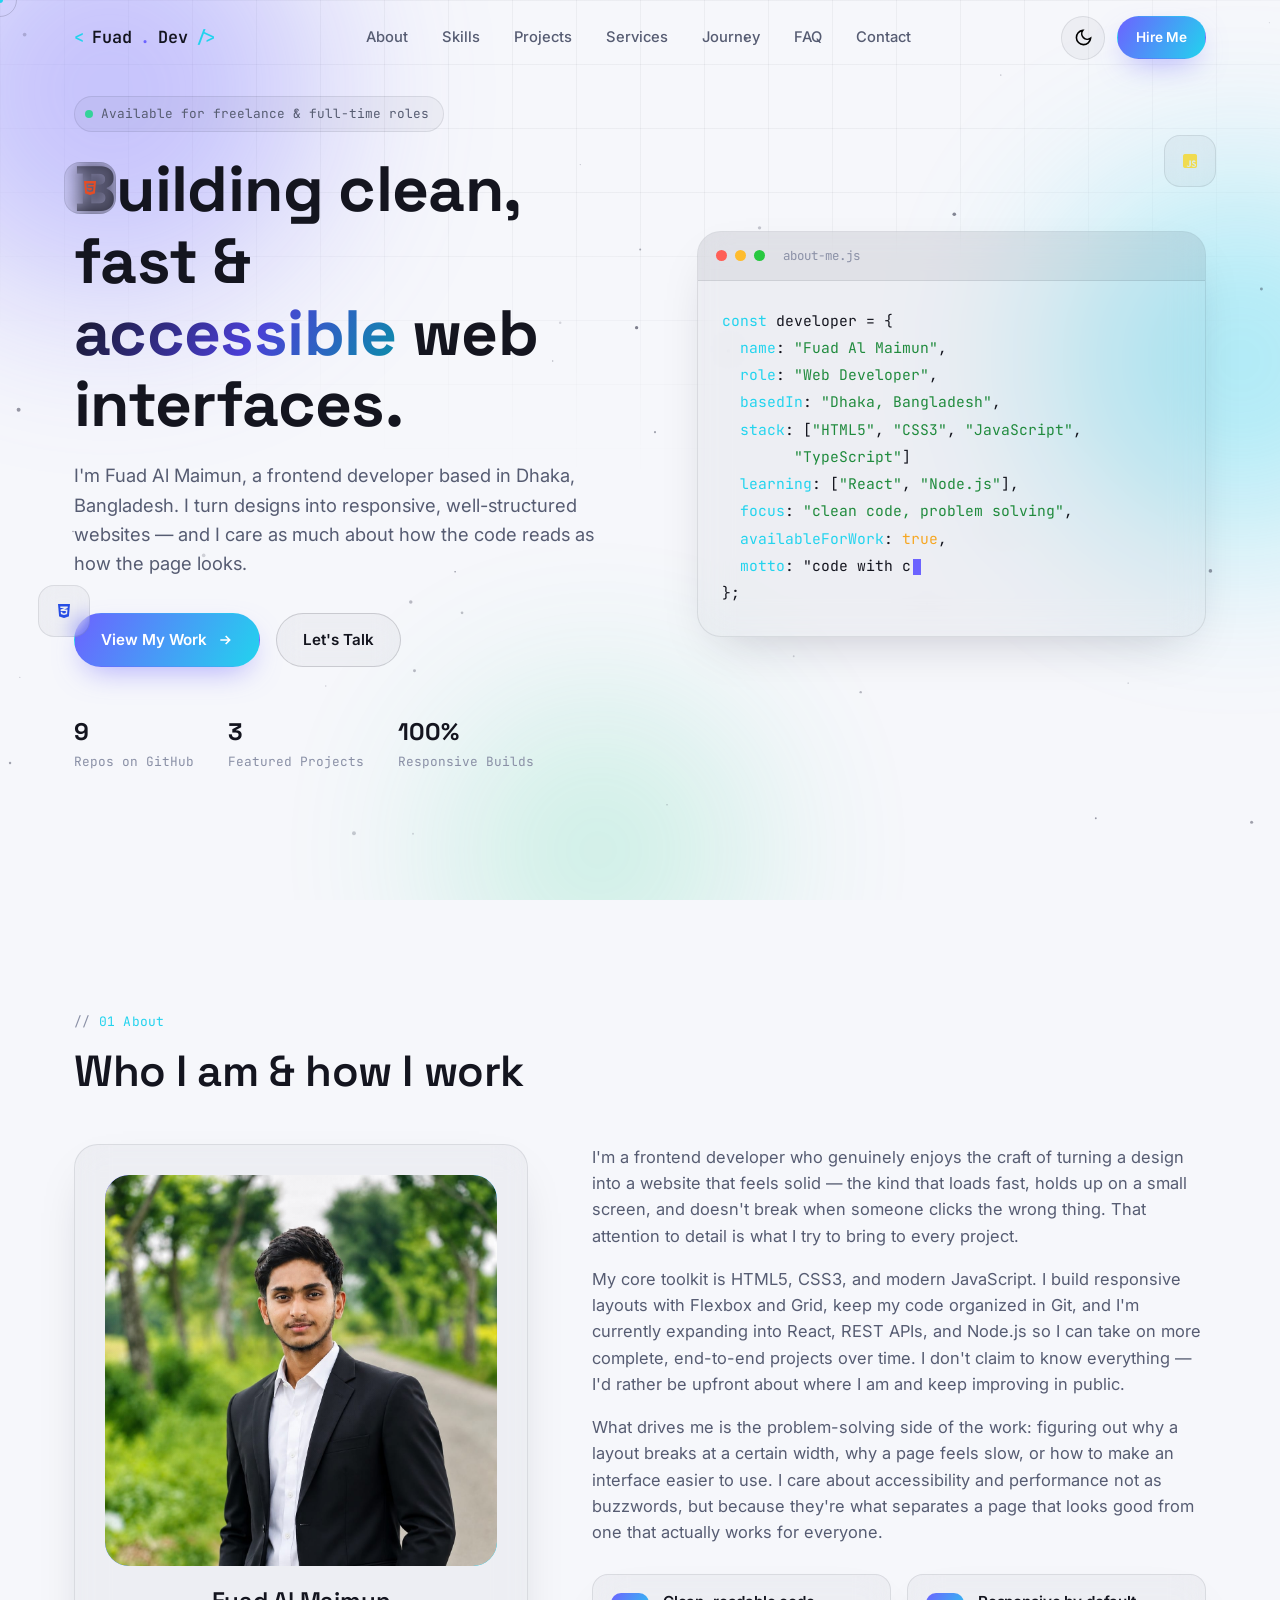
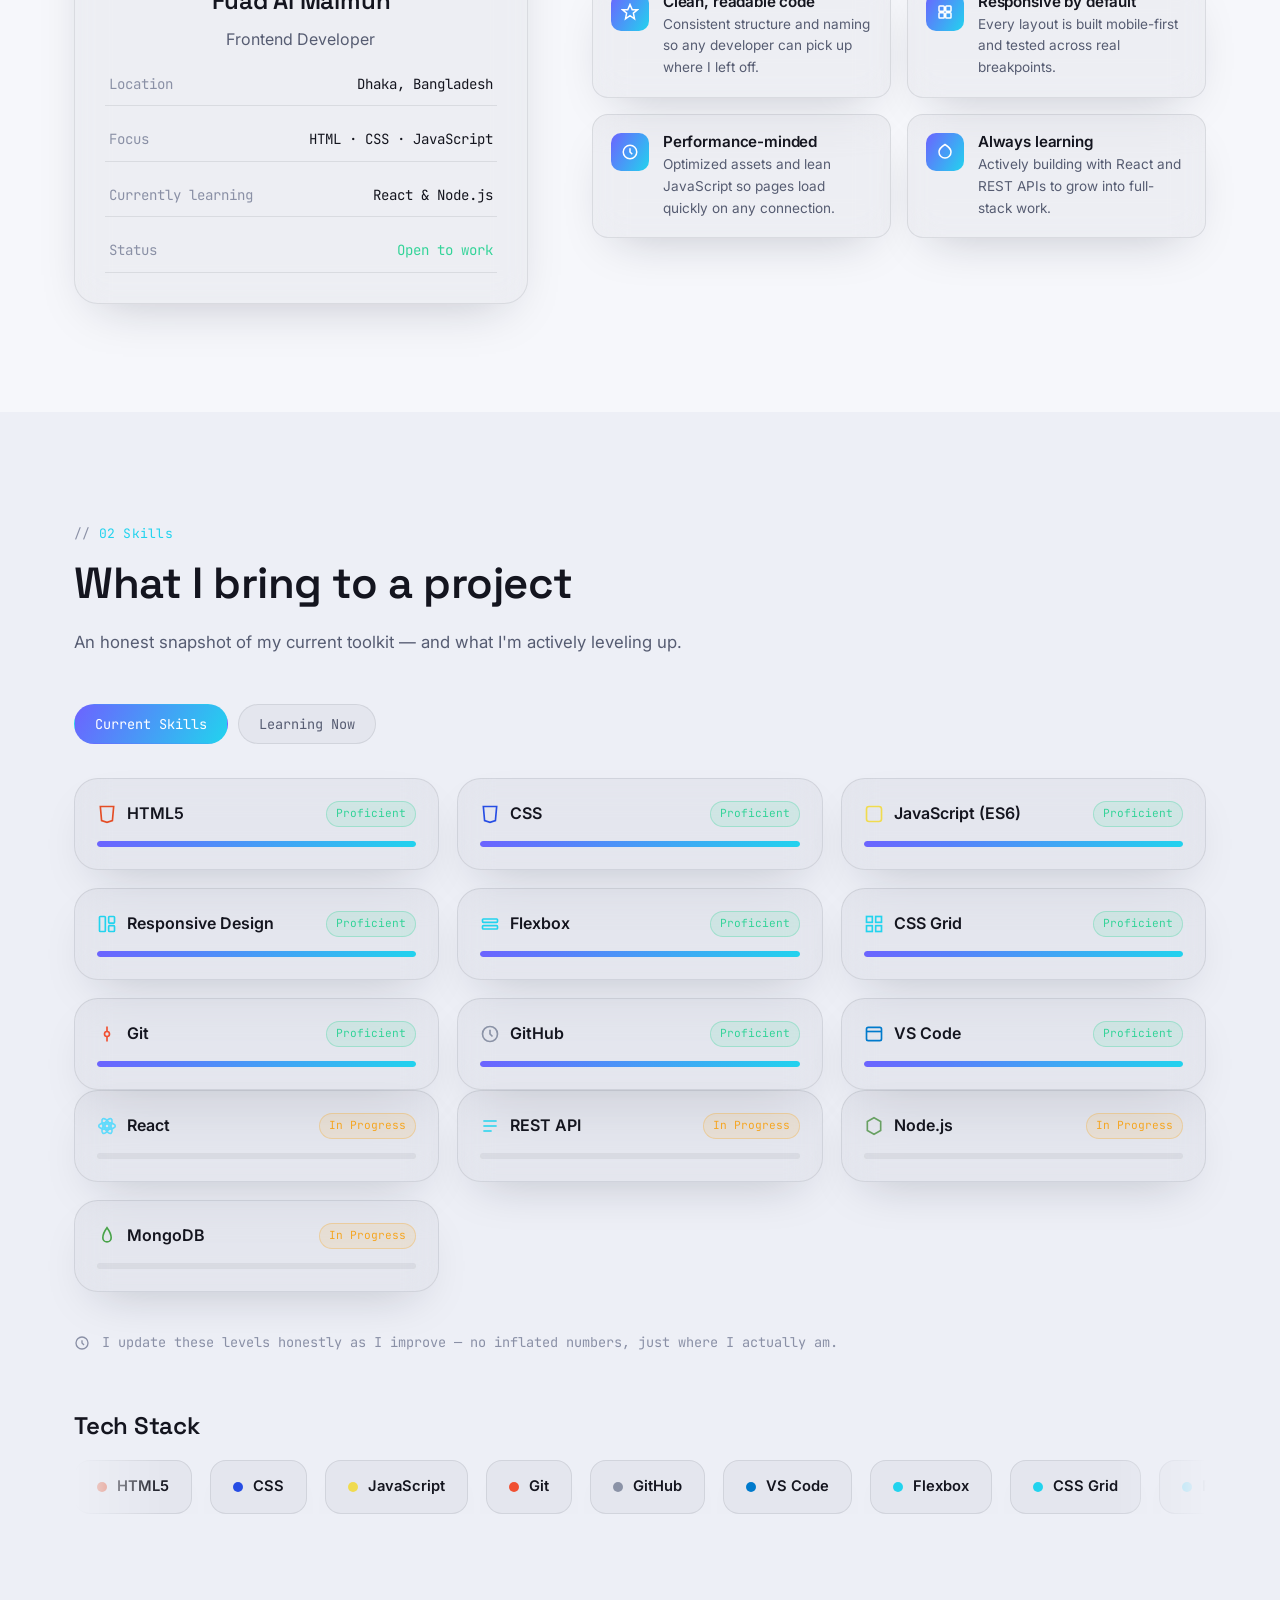
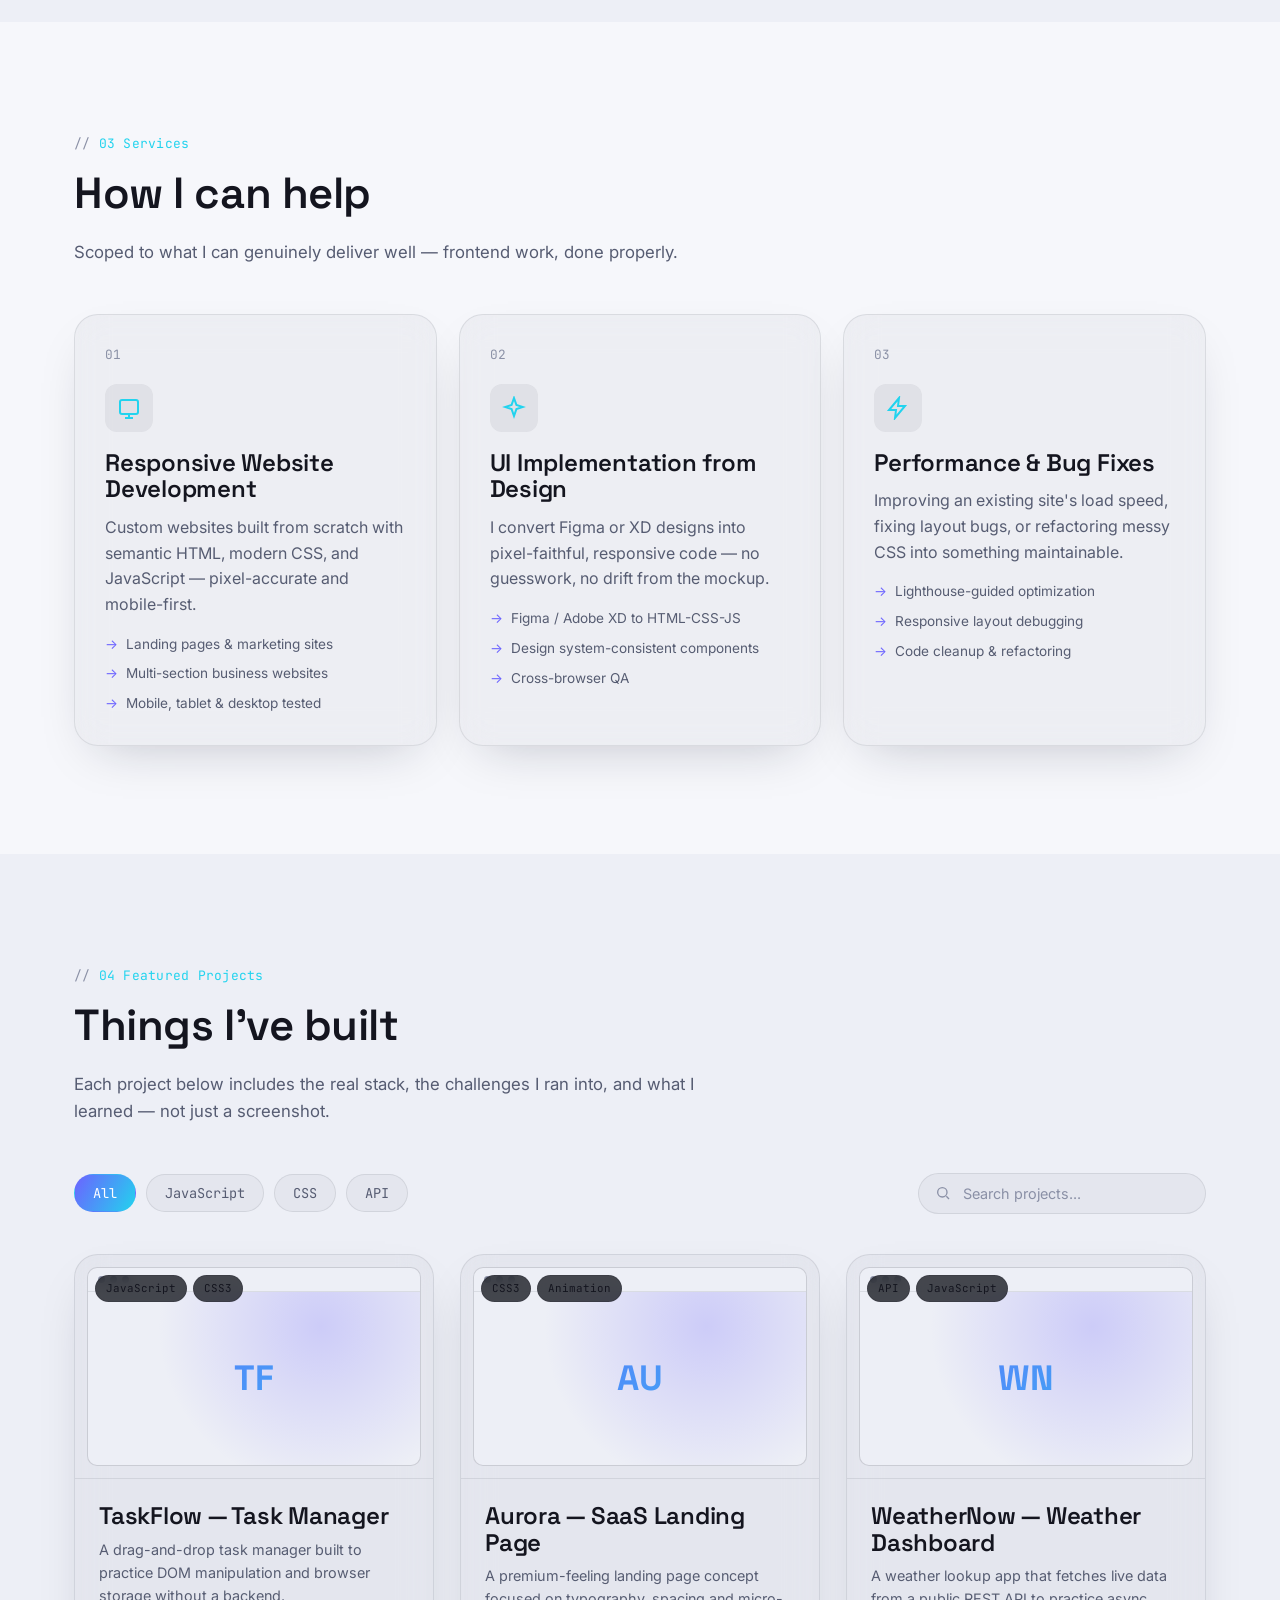
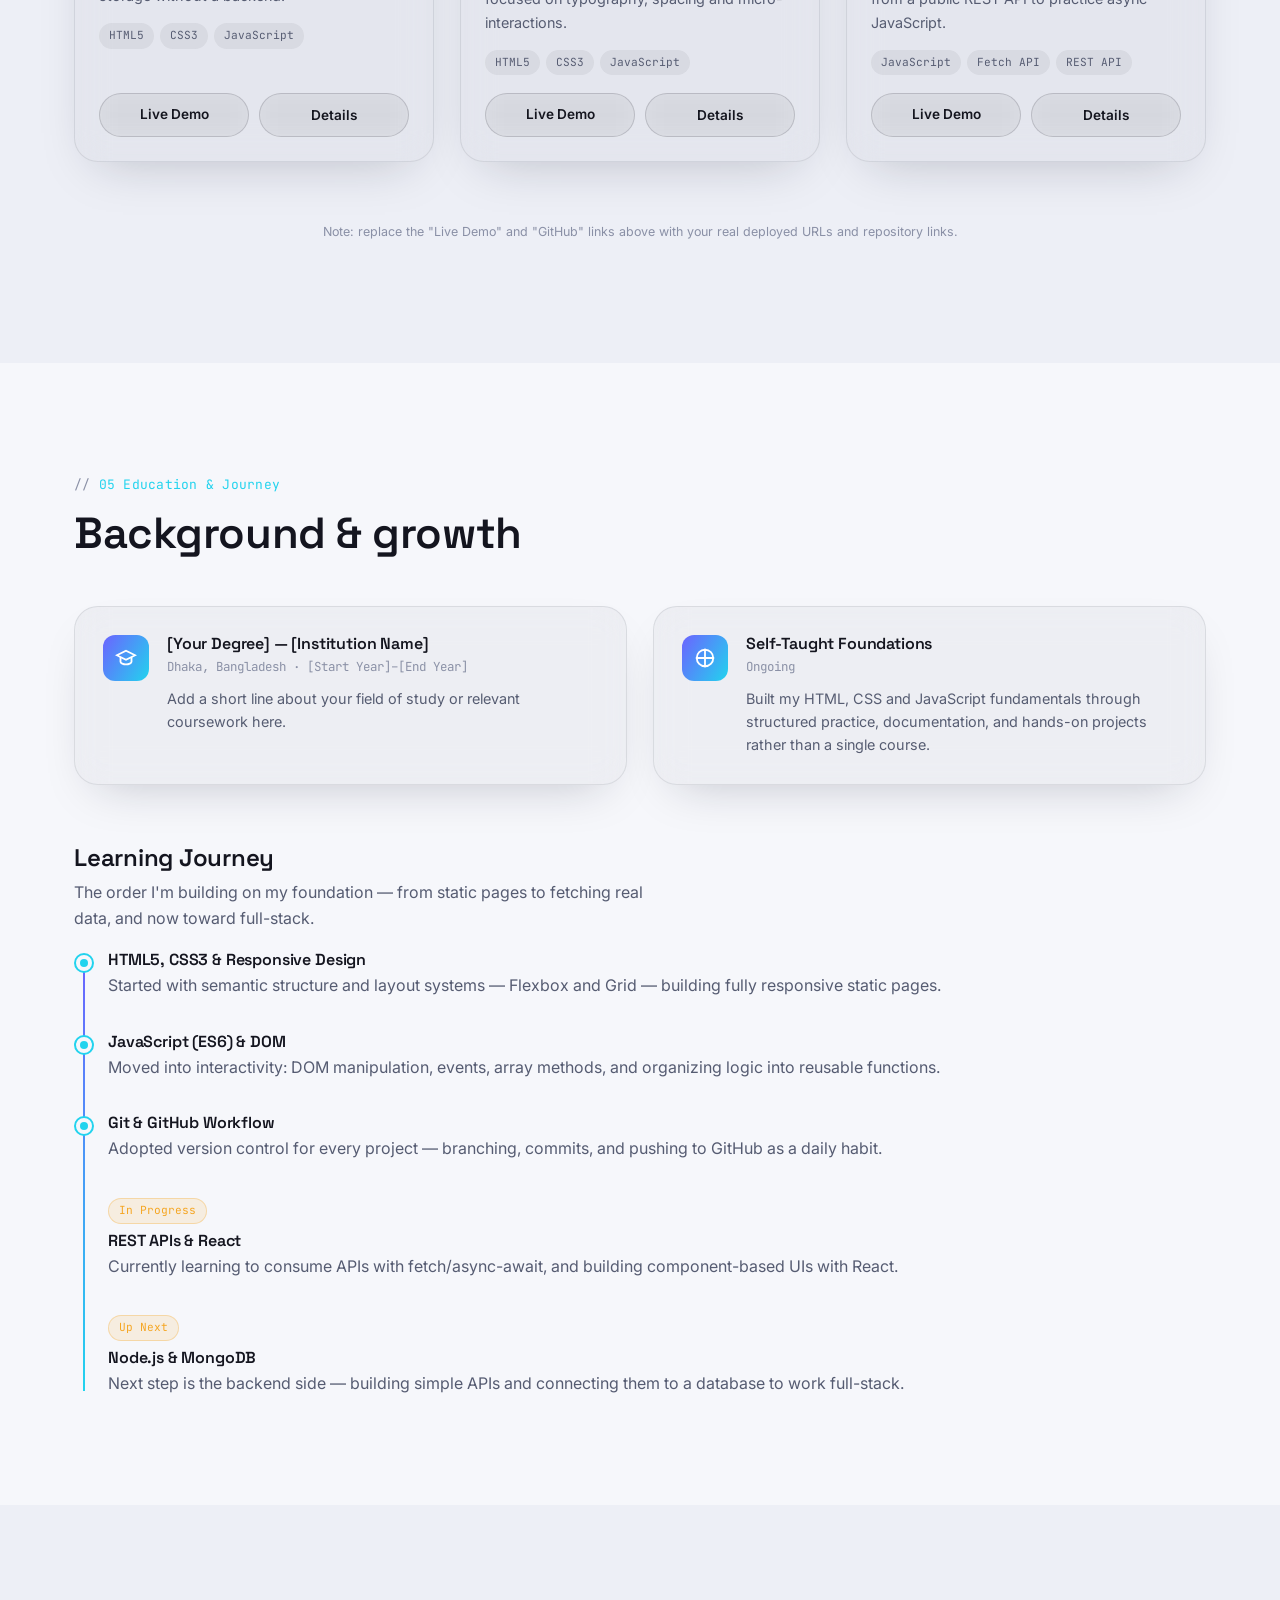
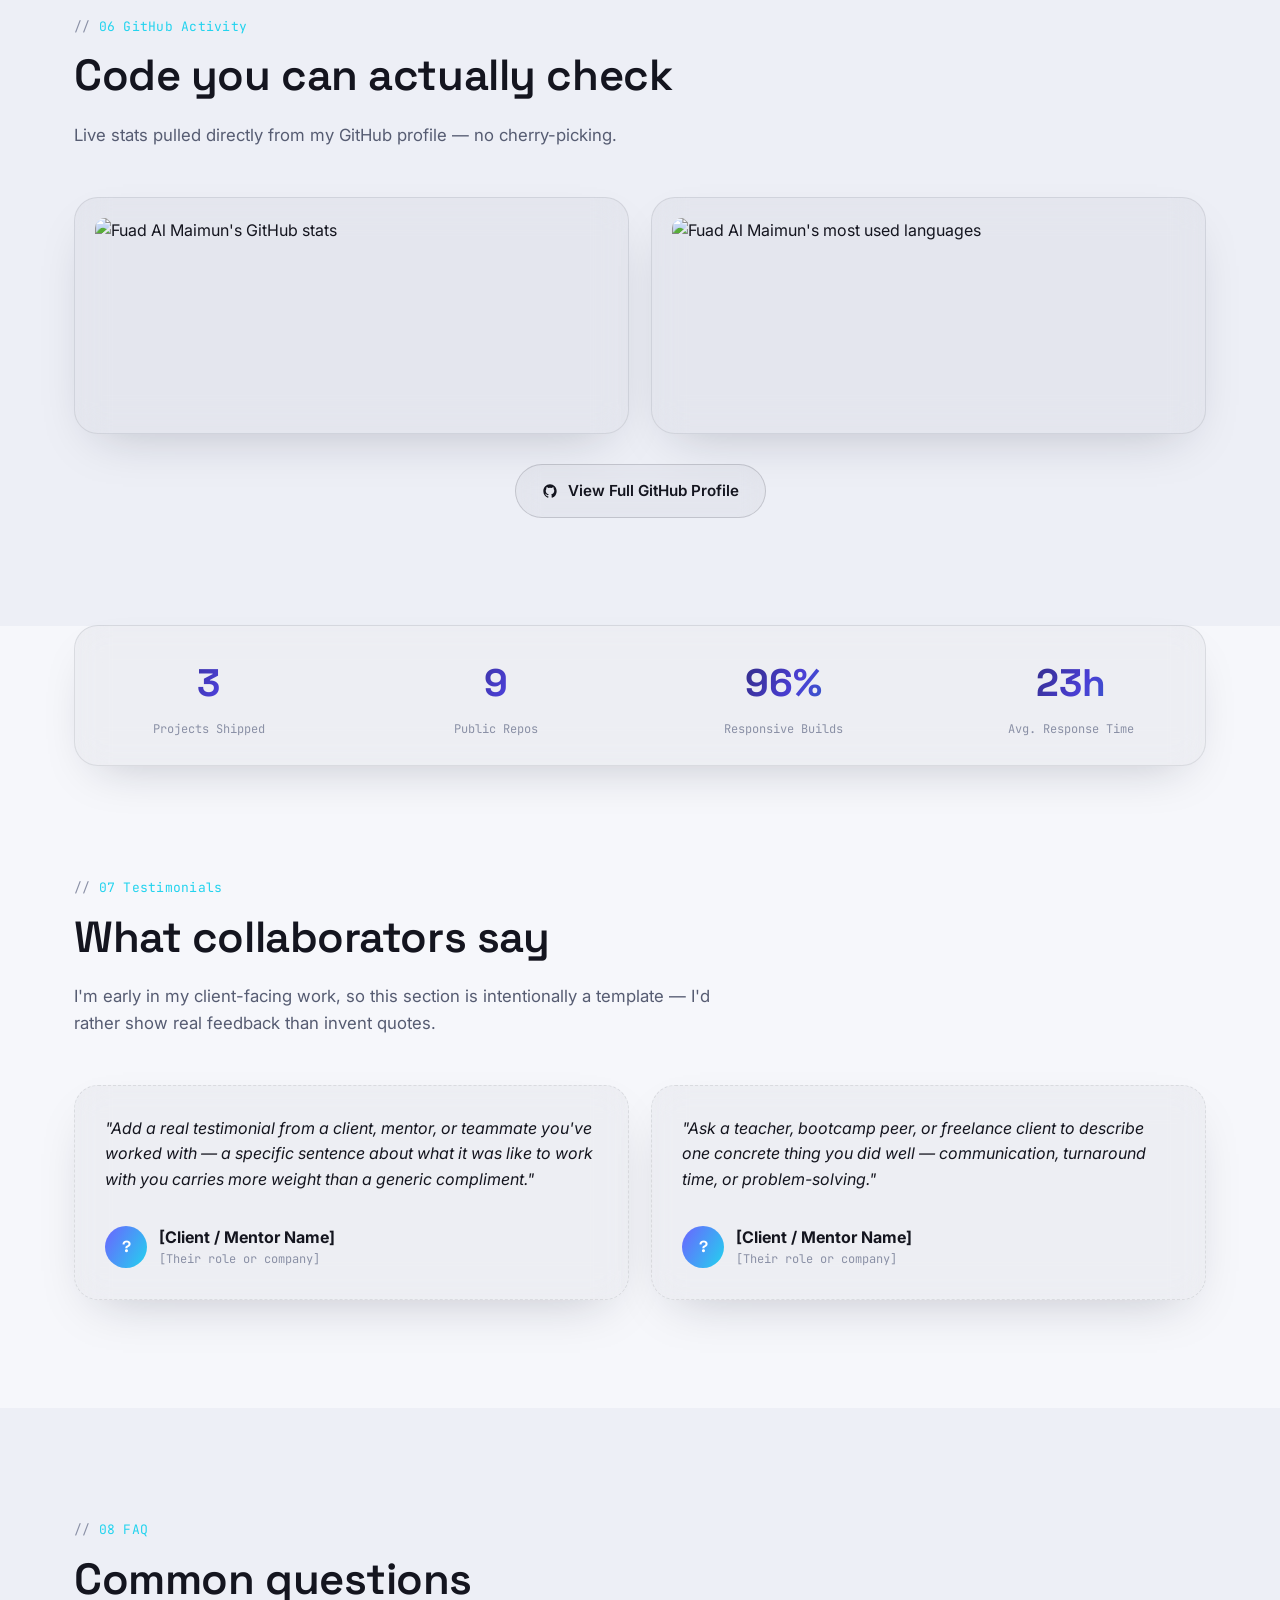
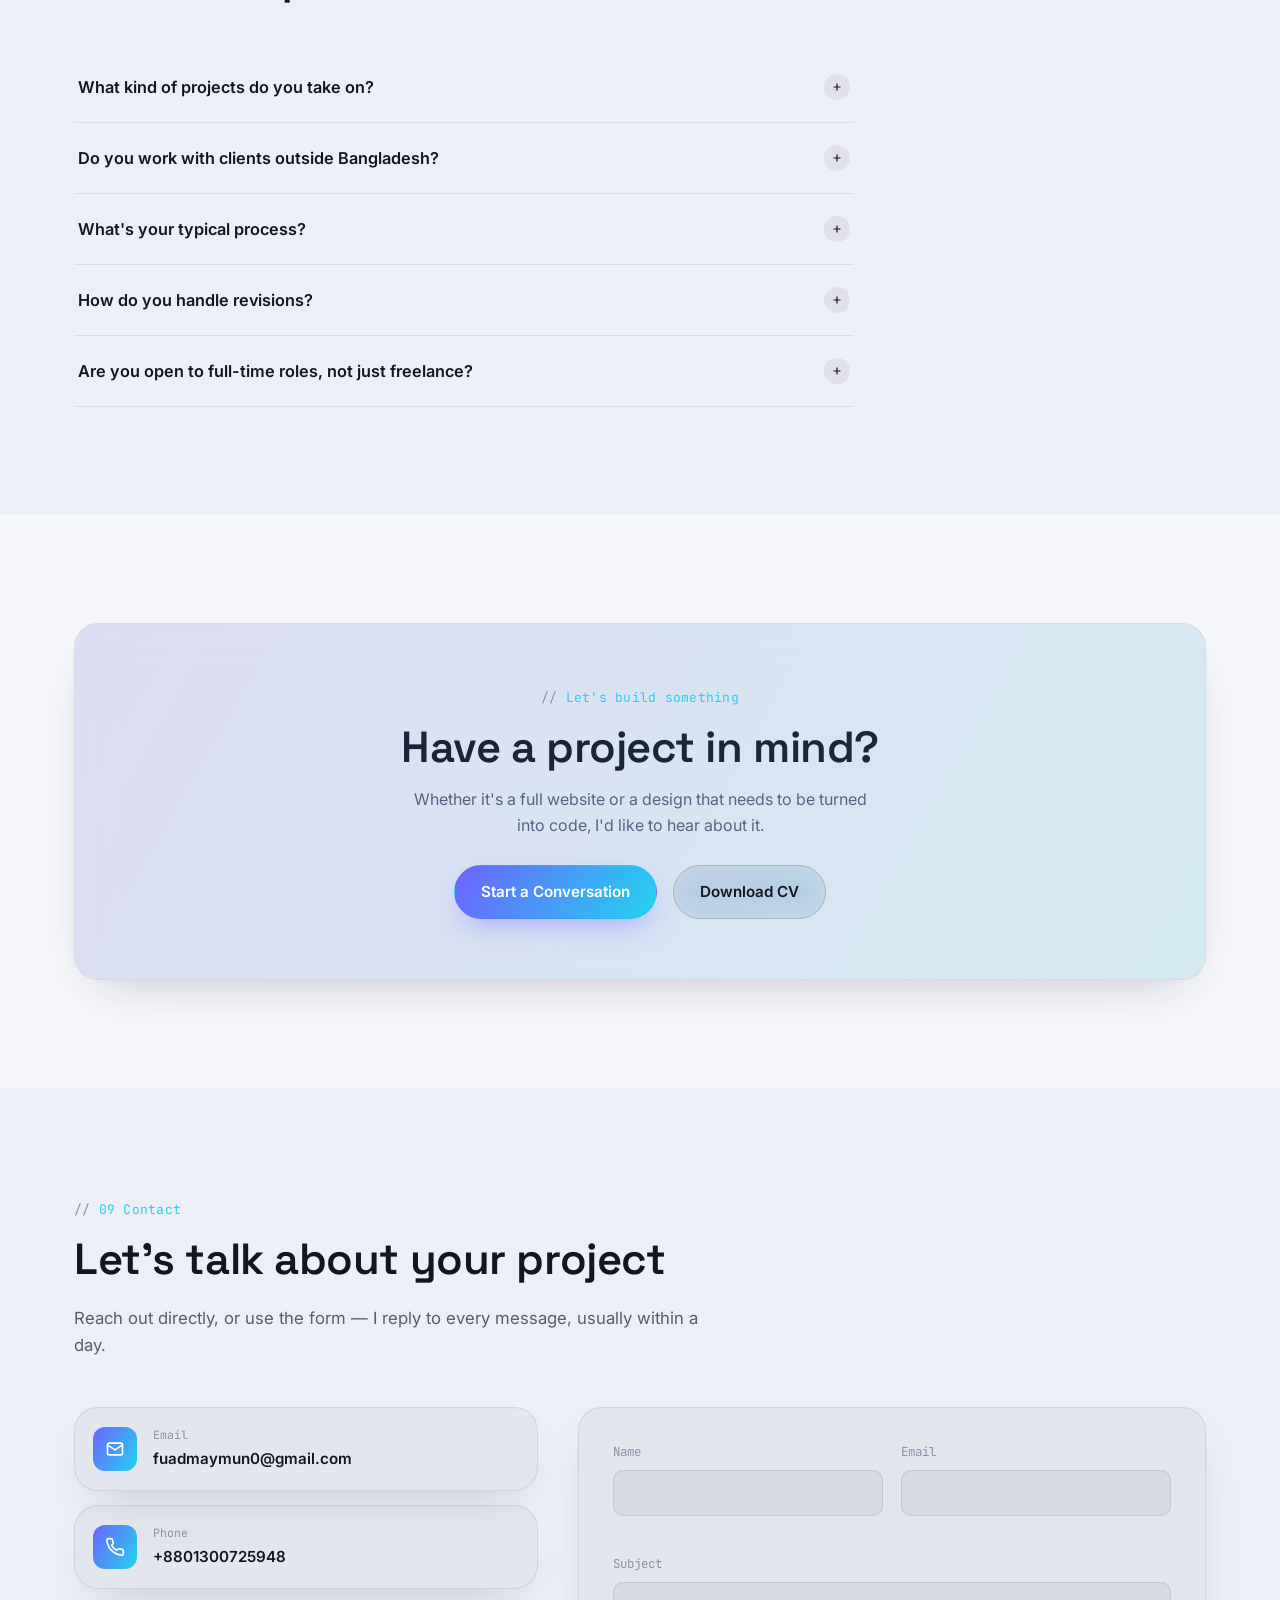
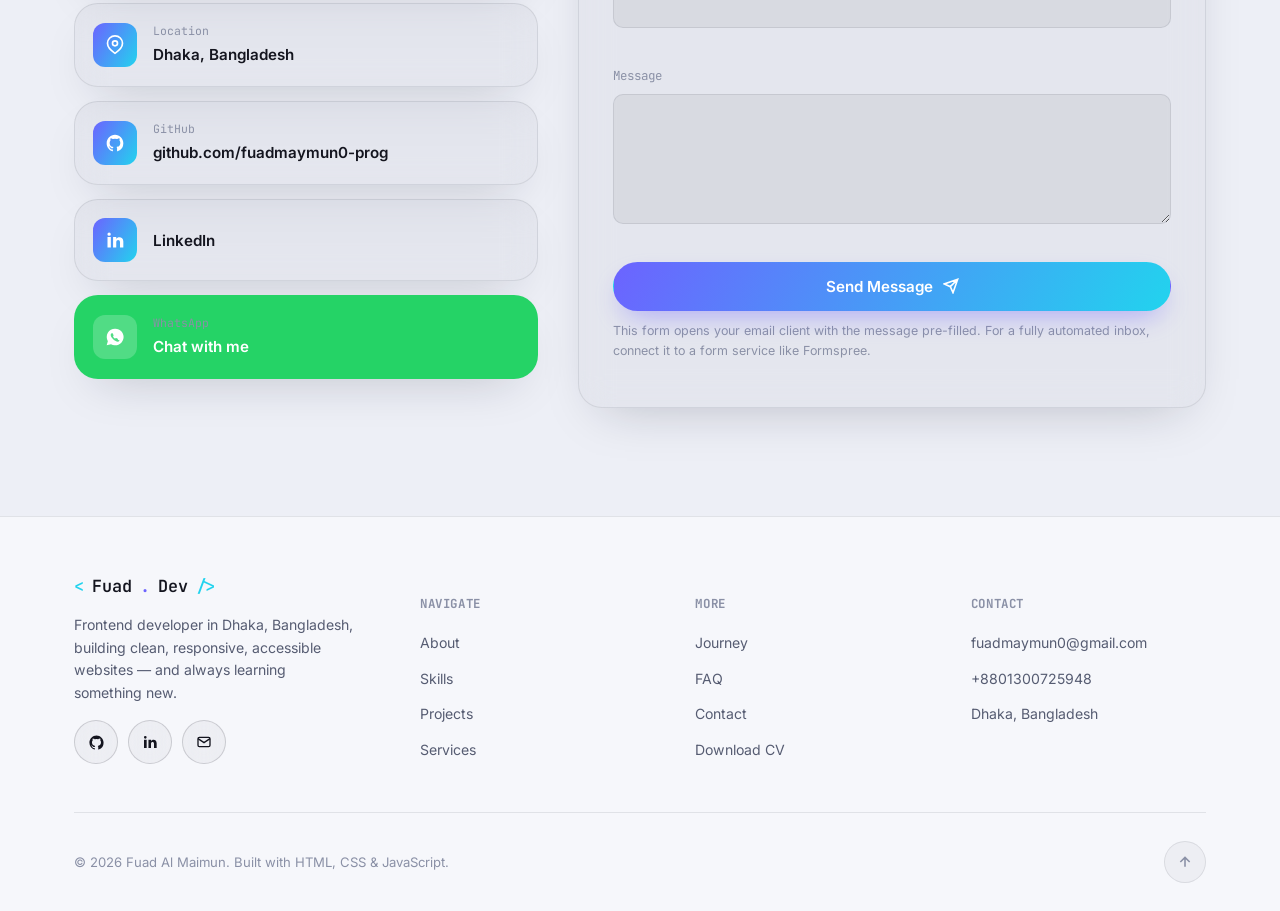
==== index.html @ e74037f9 "first commit" ====
<!doctype html>
<html lang="en">

<head>
  <meta charset="UTF-8" />
  <meta name="viewport" content="width=device-width, initial-scale=1.0" />
  <link rel="stylesheet" href="https://cdnjs.cloudflare.com/ajax/libs/font-awesome/6.4.0/css/all.min.css" />
  <title>Fuad Al Maimun — Frontend Developer in Dhaka, Bangladesh</title>
  <meta name="description"
    content="Fuad Al Maimun is a frontend developer based in Dhaka, Bangladesh, building clean, responsive, accessible websites with HTML, CSS and JavaScript. Available for freelance projects and full-time roles." />
  <meta name="keywords"
    content="Fuad Al Maimun, frontend developer, web developer Dhaka, HTML CSS JavaScript developer, responsive web design, Bangladesh frontend developer" />
  <meta name="author" content="Fuad Al Maimun" />
  <meta name="robots" content="index, follow" />
  <link rel="canonical" href="https://fuadmaymun.dev/" />

  <!-- Open Graph -->
  <meta property="og:type" content="website" />
  <meta property="og:title" content="Fuad Al Maimun — Frontend Developer" />
  <meta property="og:description"
    content="Frontend developer in Dhaka, Bangladesh crafting clean, responsive, accessible interfaces. View projects and get in touch." />
  <meta property="og:image" content="assets/og-image.png" />
  <meta property="og:url" content="https://fuadmaymun.dev/" />
  <meta property="og:site_name" content="Fuad Al Maimun — Portfolio" />

  <!-- Twitter -->
  <meta name="twitter:card" content="summary_large_image" />
  <meta name="twitter:title" content="Fuad Al Maimun — Frontend Developer" />
  <meta name="twitter:description"
    content="Frontend developer in Dhaka, Bangladesh crafting clean, responsive, accessible interfaces." />
  <meta name="twitter:image" content="assets/og-image.png" />

  <link rel="icon" type="image/svg+xml" href="assets/favicon.svg" />
  <link rel="preconnect" href="https://fonts.googleapis.com" />
  <link rel="preconnect" href="https://fonts.gstatic.com" crossorigin />
  <link
    href="https://fonts.googleapis.com/css2?family=Space+Grotesk:wght@500;600;700&family=Inter:wght@400;500;600;700&family=JetBrains+Mono:wght@400;500;600&display=swap"
    rel="stylesheet" />
  <link rel="stylesheet" href="css/style.css" />

  <!-- JSON-LD structured data for SEO -->
  <script type="application/ld+json">
      {
        "@context": "https://schema.org",
        "@type": "Person",
        "name": "Fuad Al Maimun",
        "jobTitle": "Frontend Developer",
        "url": "https://fuadmaymun.dev/",
        "email": "mailto:fuadmaymun0@gmail.com",
        "address": {
          "@type": "PostalAddress",
          "addressLocality": "Dhaka",
          "addressCountry": "Bangladesh"
        },
        "sameAs": ["https://github.com/fuadmaymun0-prog"],
        "knowsAbout": [
          "HTML5",
          "CSS3",
          "JavaScript",
          "TypeScript"
          "Responsive Web Design",
          "Git"
        ]
      }
    </script>
</head>

<body>
  <a href="#main" class="skip-link">Skip to main content</a>

  <!-- Loader -->
  <div id="loader" aria-hidden="true">
    <div class="loader-mark">
      <span class="brackets">&lt;</span>Fuad<span class="brackets">/&gt;</span>
      <span class="loader-caret"></span>
    </div>
    <div class="loader-bar"></div>
  </div>

  <div id="scroll-progress"></div>

  <!-- Background atmosphere -->
  <div class="bg-atmosphere" aria-hidden="true">
    <div class="grid-overlay"></div>
    <div class="orb orb-1"></div>
    <div class="orb orb-2"></div>
    <div class="orb orb-3"></div>
  </div>
  <canvas id="particle-canvas" aria-hidden="true"></canvas>

  <!-- Custom cursor -->
  <div class="cursor-dot" aria-hidden="true"></div>
  <div class="cursor-ring" aria-hidden="true"></div>

  <!-- Navbar -->
  <header id="navbar">
    <div class="container nav-inner">
      <a href="#main" class="logo" aria-label="Fuad Al Maimun — home">
        <span class="bracket">&lt;</span>Fuad<span class="dot">.</span>Dev<span class="bracket">/&gt;</span>
      </a>
      <nav class="nav-links" aria-label="Primary">
        <a href="#about">About</a>
        <a href="#skills">Skills</a>
        <a href="#projects">Projects</a>
        <a href="#services">Services</a>
        <a href="#journey">Journey</a>
        <a href="#faq">FAQ</a>
        <a href="#contact">Contact</a>
      </nav>
      <div class="nav-actions">
        <button class="theme-toggle" id="theme-toggle" aria-label="Toggle dark and light theme">
          <svg class="icon-sun" viewBox="0 0 24 24" fill="none" stroke="currentColor" stroke-width="2">
            <circle cx="12" cy="12" r="4" />
            <path
              d="M12 2v2M12 20v2M4.9 4.9l1.4 1.4M17.7 17.7l1.4 1.4M2 12h2M20 12h2M4.9 19.1l1.4-1.4M17.7 6.3l1.4-1.4" />
          </svg>
          <svg class="icon-moon" viewBox="0 0 24 24" fill="none" stroke="currentColor" stroke-width="2">
            <path d="M21 12.8A9 9 0 1 1 11.2 3 7 7 0 0 0 21 12.8Z" />
          </svg>
        </button>
        <a href="#contact" class="btn btn-primary btn-sm" data-ripple>Hire Me</a>
        <button class="nav-toggle" id="nav-toggle" aria-label="Open menu" aria-expanded="false"
          aria-controls="mobile-drawer">
          <span></span><span></span><span></span>
        </button>
      </div>
    </div>
  </header>

  <nav class="mobile-drawer" id="mobile-drawer" aria-label="Mobile">
    <a href="#about">About</a>
    <a href="#skills">Skills</a>
    <a href="#projects">Projects</a>
    <a href="#services">Services</a>
    <a href="#journey">Journey</a>
    <a href="#faq">FAQ</a>
    <a href="#contact">Contact</a>
  </nav>

  <main id="main">
    <!-- HERO -->
    <section class="hero" id="hero" aria-label="Introduction">
      <div class="container hero-grid">
        <div>
          <div class="status-pill" data-reveal>
            <span class="status-dot" aria-hidden="true"></span>
            Available for freelance &amp; full-time roles
          </div>
          <h1 class="hero-title" data-reveal data-reveal-delay="1">
            Building clean, fast &amp;<br />
            <span class="text-gradient">accessible</span> web interfaces.
          </h1>
          <p class="hero-sub" data-reveal data-reveal-delay="2">
            I'm Fuad Al Maimun, a frontend developer based in Dhaka,
            Bangladesh. I turn designs into responsive, well-structured
            websites — and I care as much about how the code reads as how the
            page looks.
          </p>
          <div class="hero-cta" data-reveal data-reveal-delay="3">
            <a href="#projects" class="btn btn-primary" data-ripple>
              View My Work
              <svg width="16" height="16" viewBox="0 0 24 24" fill="none" stroke="currentColor" stroke-width="2.4">
                <path d="M5 12h14M13 6l6 6-6 6" />
              </svg>
            </a>
            <a href="#contact" class="btn btn-ghost" data-ripple>Let's Talk</a>
          </div>
          <div class="hero-meta" data-reveal data-reveal-delay="4">
            <div class="hero-meta-item">
              <strong data-counter="9">0</strong>Repos on GitHub
            </div>
            <div class="hero-meta-item">
              <strong data-counter="3">0</strong>Featured Projects
            </div>
            <div class="hero-meta-item">
              <strong data-counter="100" data-suffix="%">0</strong>Responsive
              Builds
            </div>
          </div>
        </div>

        <div data-reveal data-reveal-delay="2">
          <div class="terminal glass">
            <div class="terminal-bar">
              <span class="terminal-dot red"></span>
              <span class="terminal-dot yellow"></span>
              <span class="terminal-dot green"></span>
              <span class="terminal-title">about-me.js</span>
            </div>
            <div class="terminal-body">
              <span class="tk-key">const</span> developer = {<br />
              &nbsp;&nbsp;<span class="tk-key">name</span>:
              <span class="tk-str">"Fuad Al Maimun"</span>,<br />
              &nbsp;&nbsp;<span class="tk-key">role</span>:
              <span class="tk-str">"Web Developer"</span>,<br />
              &nbsp;&nbsp;<span class="tk-key">basedIn</span>:
              <span class="tk-str">"Dhaka, Bangladesh"</span>,<br />
                &nbsp;&nbsp;<span class="tk-key">stack</span>:
                [<span class="tk-str">"HTML5"</span>,
                <span class="tk-str">"CSS3"</span>,
                <span class="tk-str">"JavaScript"</span>,
                &nbsp;&nbsp;&nbsp;&nbsp;&nbsp;&nbsp;&nbsp;&nbsp;<span class="tk-str">"TypeScript"</span>] <br/>

              &nbsp;&nbsp;<span class="tk-key">learning</span>: [<span class="tk-str">"React"</span>, <span
                class="tk-str">"Node.js"</span>],<br />
              &nbsp;&nbsp;<span class="tk-key">focus</span>:
              <span class="tk-str">"clean code, problem solving"</span>,<br />
              &nbsp;&nbsp;<span class="tk-key">availableForWork</span>:
              <span class="tk-bool">true</span>,<br />
              &nbsp;&nbsp;<span class="tk-key">motto</span>:
              <span id="typing-target"></span><span class="type-caret"></span><br />
              };
            </div>
          </div>
        </div>
      </div>

      <!-- floating tech icons -->
      <div class="floating-icon" style="top: 18%; left: 5%; animation-delay: 0s" aria-hidden="true">
        <i class="fa-brands fa-html5" style="color: #e44d26"></i>
      </div>

      <div class="floating-icon" style="top: 65%; left: 3%; animation-delay: -2s" aria-hidden="true">
        <i class="fa-brands fa-css3-alt" style="color: #264de4"></i>
      </div>

      <div class="floating-icon" style="top: 15%; right: 5%; animation-delay: -1s" aria-hidden="true">
        <i class="fa-brands fa-square-js" style="color: #f0db4f"></i>
      </div>
    </section>

    <!-- ABOUT -->
    <section id="about" aria-labelledby="about-heading">
      <div class="container">
        <div class="section-head" data-reveal>
          <div class="eyebrow">01 About</div>
          <h2 id="about-heading">Who I am &amp; how I work</h2>
        </div>
        <div class="about-grid">
          <div class="glass about-card" data-reveal>
            <div class="avatar-frame">
              <img src="./assets/fuad.jpeg" alt="" />
            </div>
            <h3>Fuad Al Maimun</h3>
            <p style="margin-bottom: 0">Frontend Developer</p>
            <div class="about-facts">
              <div class="about-fact">
                <span>Location</span><span>Dhaka, Bangladesh</span>
              </div>
              <div class="about-fact">
                <span>Focus</span><span>HTML · CSS · JavaScript</span>
              </div>
              <div class="about-fact">
                <span>Currently learning</span><span>React &amp; Node.js</span>
              </div>
              <div class="about-fact">
                <span>Status</span><span style="color: var(--accent-3)">Open to work</span>
              </div>
            </div>
          </div>
          <div class="about-body" data-reveal data-reveal-delay="1">
            <p>
              I'm a frontend developer who genuinely enjoys the craft of
              turning a design into a website that feels solid — the kind that
              loads fast, holds up on a small screen, and doesn't break when
              someone clicks the wrong thing. That attention to detail is what
              I try to bring to every project.
            </p>
            <p>
              My core toolkit is HTML5, CSS3, and modern JavaScript. I build
              responsive layouts with Flexbox and Grid, keep my code organized
              in Git, and I'm currently expanding into React, REST APIs, and
              Node.js so I can take on more complete, end-to-end projects over
              time. I don't claim to know everything — I'd rather be upfront
              about where I am and keep improving in public.
            </p>
            <p>
              What drives me is the problem-solving side of the work: figuring
              out why a layout breaks at a certain width, why a page feels
              slow, or how to make an interface easier to use. I care about
              accessibility and performance not as buzzwords, but because
              they're what separates a page that looks good from one that
              actually works for everyone.
            </p>

            <div class="about-highlights">
              <div class="highlight-item glass" data-reveal>
                <div class="ic">
                  <svg viewBox="0 0 24 24" fill="none" stroke="white" stroke-width="2">
                    <path d="M12 2l3 7h7l-5.5 4.5L18 21l-6-4-6 4 1.5-7.5L2 9h7z" />
                  </svg>
                </div>
                <div>
                  <h4>Clean, readable code</h4>
                  <p>
                    Consistent structure and naming so any developer can pick
                    up where I left off.
                  </p>
                </div>
              </div>
              <div class="highlight-item glass" data-reveal data-reveal-delay="1">
                <div class="ic">
                  <svg viewBox="0 0 24 24" fill="none" stroke="white" stroke-width="2">
                    <rect x="4" y="4" width="7" height="7" rx="1" />
                    <rect x="13" y="4" width="7" height="7" rx="1" />
                    <rect x="4" y="13" width="7" height="7" rx="1" />
                    <rect x="13" y="13" width="7" height="7" rx="1" />
                  </svg>
                </div>
                <div>
                  <h4>Responsive by default</h4>
                  <p>
                    Every layout is built mobile-first and tested across real
                    breakpoints.
                  </p>
                </div>
              </div>
              <div class="highlight-item glass" data-reveal>
                <div class="ic">
                  <svg viewBox="0 0 24 24" fill="none" stroke="white" stroke-width="2">
                    <circle cx="12" cy="12" r="9" />
                    <path d="M12 7v5l3 3" />
                  </svg>
                </div>
                <div>
                  <h4>Performance-minded</h4>
                  <p>
                    Optimized assets and lean JavaScript so pages load quickly
                    on any connection.
                  </p>
                </div>
              </div>
              <div class="highlight-item glass" data-reveal data-reveal-delay="1">
                <div class="ic">
                  <svg viewBox="0 0 24 24" fill="none" stroke="white" stroke-width="2">
                    <path d="M12 2C7 5 4 8 4 12a8 8 0 0016 0c0-4-3-7-8-10z" />
                  </svg>
                </div>
                <div>
                  <h4>Always learning</h4>
                  <p>
                    Actively building with React and REST APIs to grow into
                    full-stack work.
                  </p>
                </div>
              </div>
            </div>
          </div>
        </div>
      </div>
    </section>

    <!-- SKILLS -->
    <section id="skills" class="section-alt" aria-labelledby="skills-heading">
      <div class="container">
        <div class="section-head" data-reveal>
          <div class="eyebrow">02 Skills</div>
          <h2 id="skills-heading">What I bring to a project</h2>
          <p>
            An honest snapshot of my current toolkit — and what I'm actively
            leveling up.
          </p>
        </div>

        <div class="skills-tabs" role="tablist" aria-label="Skill category">
          <button class="skills-tab active" data-tab="current" role="tab" aria-selected="true">
            Current Skills
          </button>
          <button class="skills-tab" data-tab="learning" role="tab" aria-selected="false">
            Learning Now
          </button>
        </div>

        <div class="skills-grid" id="skills-current" role="tabpanel">
          <!-- skill cards injected via data below, rendered statically for SEO -->
          <div class="skill-card glass" data-reveal>
            <div class="skill-top">
              <span class="skill-name"><svg viewBox="0 0 24 24" fill="none" stroke="#E44D26" stroke-width="2">
                  <path d="M4 3l1.5 17L12 22l6.5-2L20 3H4z" />
                </svg>HTML5</span><span class="skill-badge">Proficient</span>
            </div>
            <div class="skill-bar-track">
              <div class="skill-bar-fill" data-level="100"></div>
            </div>
          </div>
          <div class="skill-card glass" data-reveal data-reveal-delay="1">
            <div class="skill-top">
              <span class="skill-name"><svg viewBox="0 0 24 24" fill="none" stroke="#264DE4" stroke-width="2">
                  <path d="M4 3l1.5 17L12 22l6.5-2L20 3H4z" />
                </svg>CSS</span><span class="skill-badge">Proficient</span>
            </div>
            <div class="skill-bar-track">
              <div class="skill-bar-fill" data-level="100"></div>
            </div>
          </div>
          <div class="skill-card glass" data-reveal data-reveal-delay="2">
            <div class="skill-top">
              <span class="skill-name"><svg viewBox="0 0 24 24" fill="none" stroke="#F0DB4F" stroke-width="2">
                  <rect x="3" y="3" width="18" height="18" rx="3" />
                </svg>JavaScript (ES6)</span><span class="skill-badge">Proficient</span>
            </div>
            <div class="skill-bar-track">
              <div class="skill-bar-fill" data-level="100"></div>
            </div>
          </div>
          <div class="skill-card glass" data-reveal>
            <div class="skill-top">
              <span class="skill-name"><svg viewBox="0 0 24 24" fill="none" stroke="#22D3EE" stroke-width="2">
                  <rect x="3" y="3" width="7" height="18" rx="1" />
                  <rect x="14" y="3" width="7" height="8" rx="1" />
                  <rect x="14" y="14" width="7" height="7" rx="1" />
                </svg>Responsive Design</span><span class="skill-badge">Proficient</span>
            </div>
            <div class="skill-bar-track">
              <div class="skill-bar-fill" data-level="100"></div>
            </div>
          </div>
          <div class="skill-card glass" data-reveal data-reveal-delay="1">
            <div class="skill-top">
              <span class="skill-name"><svg viewBox="0 0 24 24" fill="none" stroke="#22D3EE" stroke-width="2">
                  <rect x="3" y="6" width="18" height="4" rx="1" />
                  <rect x="3" y="14" width="18" height="4" rx="1" />
                </svg>Flexbox</span><span class="skill-badge">Proficient</span>
            </div>
            <div class="skill-bar-track">
              <div class="skill-bar-fill" data-level="100"></div>
            </div>
          </div>
          <div class="skill-card glass" data-reveal data-reveal-delay="2">
            <div class="skill-top">
              <span class="skill-name"><svg viewBox="0 0 24 24" fill="none" stroke="#22D3EE" stroke-width="2">
                  <rect x="3" y="3" width="7" height="7" />
                  <rect x="14" y="3" width="7" height="7" />
                  <rect x="3" y="14" width="7" height="7" />
                  <rect x="14" y="14" width="7" height="7" />
                </svg>CSS Grid</span><span class="skill-badge">Proficient</span>
            </div>
            <div class="skill-bar-track">
              <div class="skill-bar-fill" data-level="100"></div>
            </div>
          </div>
          <div class="skill-card glass" data-reveal>
            <div class="skill-top">
              <span class="skill-name"><svg viewBox="0 0 24 24" fill="none" stroke="#F05032" stroke-width="2">
                  <circle cx="12" cy="12" r="3" />
                  <path d="M12 3v6M12 15v6" />
                </svg>Git</span><span class="skill-badge">Proficient</span>
            </div>
            <div class="skill-bar-track">
              <div class="skill-bar-fill" data-level="100"></div>
            </div>
          </div>
          <div class="skill-card glass" data-reveal data-reveal-delay="1">
            <div class="skill-top">
              <span class="skill-name"><svg viewBox="0 0 24 24" fill="none" stroke="#8B93A7" stroke-width="2">
                  <circle cx="12" cy="12" r="9" />
                  <path d="M12 7v5l3 3" />
                </svg>GitHub</span><span class="skill-badge">Proficient</span>
            </div>
            <div class="skill-bar-track">
              <div class="skill-bar-fill" data-level="100"></div>
            </div>
          </div>
          <div class="skill-card glass" data-reveal data-reveal-delay="2">
            <div class="skill-top">
              <span class="skill-name"><svg viewBox="0 0 24 24" fill="none" stroke="#007ACC" stroke-width="2">
                  <rect x="3" y="4" width="18" height="16" rx="2" />
                  <path d="M3 9h18" />
                </svg>VS Code</span><span class="skill-badge">Proficient</span>
            </div>
            <div class="skill-bar-track">
              <div class="skill-bar-fill" data-level="100"></div>
            </div>
          </div>
        </div>

        <div class="skills-grid" id="skills-learning" role="tabpanel" hidden>
          <div class="skill-card glass" data-reveal>
            <div class="skill-top">
              <span class="skill-name"><svg viewBox="0 0 24 24" fill="none" stroke="#61DAFB" stroke-width="2">
                  <circle cx="12" cy="12" r="2.5" />
                  <ellipse cx="12" cy="12" rx="10" ry="4" />
                  <ellipse cx="12" cy="12" rx="10" ry="4" transform="rotate(60 12 12)" />
                  <ellipse cx="12" cy="12" rx="10" ry="4" transform="rotate(120 12 12)" />
                </svg>React</span><span class="skill-badge learning">In Progress</span>
            </div>
            <div class="skill-bar-track">
              <div class="skill-bar-fill" data-level="40"></div>
            </div>
          </div>
          <div class="skill-card glass" data-reveal data-reveal-delay="1">
            <div class="skill-top">
              <span class="skill-name"><svg viewBox="0 0 24 24" fill="none" stroke="#22D3EE" stroke-width="2">
                  <path d="M4 12h16M4 6h16M4 18h10" />
                </svg>REST API</span><span class="skill-badge learning">In Progress</span>
            </div>
            <div class="skill-bar-track">
              <div class="skill-bar-fill" data-level="45"></div>
            </div>
          </div>
          <div class="skill-card glass" data-reveal data-reveal-delay="2">
            <div class="skill-top">
              <span class="skill-name"><svg viewBox="0 0 24 24" fill="none" stroke="#68A063" stroke-width="2">
                  <path d="M12 2l8 4.5v11L12 22l-8-4.5v-11L12 2z" />
                </svg>Node.js</span><span class="skill-badge learning">In Progress</span>
            </div>
            <div class="skill-bar-track">
              <div class="skill-bar-fill" data-level="30"></div>
            </div>
          </div>
          <div class="skill-card glass" data-reveal>
            <div class="skill-top">
              <span class="skill-name"><svg viewBox="0 0 24 24" fill="none" stroke="#47A248" stroke-width="2">
                  <path d="M12 2c3 4 5 8 5 12a5 5 0 01-10 0c0-4 2-8 5-12z" />
                </svg>MongoDB</span><span class="skill-badge learning">In Progress</span>
            </div>
            <div class="skill-bar-track">
              <div class="skill-bar-fill" data-level="25"></div>
            </div>
          </div>
        </div>

        <p class="learning-note" data-reveal>
          <svg width="16" height="16" viewBox="0 0 24 24" fill="none" stroke="currentColor" stroke-width="2">
            <circle cx="12" cy="12" r="9" />
            <path d="M12 8v4l3 3" />
          </svg>
          I update these levels honestly as I improve — no inflated numbers,
          just where I actually am.
        </p>

        <div class="mt-lg" data-reveal>
          <h3 style="margin-bottom: 20px">Tech Stack</h3>
          <div class="stack-marquee">
            <div class="stack-track" id="stack-track">
              <!-- duplicated via JS for seamless loop -->
            </div>
          </div>
        </div>
      </div>
    </section>

    <!-- SERVICES -->
    <section id="services" aria-labelledby="services-heading">
      <div class="container">
        <div class="section-head" data-reveal>
          <div class="eyebrow">03 Services</div>
          <h2 id="services-heading">How I can help</h2>
          <p>
            Scoped to what I can genuinely deliver well — frontend work, done
            properly.
          </p>
        </div>
        <div class="services-grid">
          <div class="service-card glass" data-reveal>
            <span class="service-num">01</span>
            <div class="ic">
              <svg viewBox="0 0 24 24" fill="none" stroke="currentColor" stroke-width="2">
                <rect x="3" y="4" width="18" height="14" rx="2" />
                <path d="M8 22h8M12 18v4" />
              </svg>
            </div>
            <h3>Responsive Website Development</h3>
            <p>
              Custom websites built from scratch with semantic HTML, modern
              CSS, and JavaScript — pixel-accurate and mobile-first.
            </p>
            <ul>
              <li>Landing pages &amp; marketing sites</li>
              <li>Multi-section business websites</li>
              <li>Mobile, tablet &amp; desktop tested</li>
            </ul>
          </div>
          <div class="service-card glass" data-reveal data-reveal-delay="1">
            <span class="service-num">02</span>
            <div class="ic">
              <svg viewBox="0 0 24 24" fill="none" stroke="currentColor" stroke-width="2">
                <path d="M12 2l2.4 6.9L21 11l-6.6 2.1L12 20l-2.4-6.9L3 11l6.6-2.1z" />
              </svg>
            </div>
            <h3>UI Implementation from Design</h3>
            <p>
              I convert Figma or XD designs into pixel-faithful, responsive
              code — no guesswork, no drift from the mockup.
            </p>
            <ul>
              <li>Figma / Adobe XD to HTML-CSS-JS</li>
              <li>Design system-consistent components</li>
              <li>Cross-browser QA</li>
            </ul>
          </div>
          <div class="service-card glass" data-reveal data-reveal-delay="2">
            <span class="service-num">03</span>
            <div class="ic">
              <svg viewBox="0 0 24 24" fill="none" stroke="currentColor" stroke-width="2">
                <path d="M13 2L3 14h7l-1 8 10-12h-7l1-8z" />
              </svg>
            </div>
            <h3>Performance &amp; Bug Fixes</h3>
            <p>
              Improving an existing site's load speed, fixing layout bugs, or
              refactoring messy CSS into something maintainable.
            </p>
            <ul>
              <li>Lighthouse-guided optimization</li>
              <li>Responsive layout debugging</li>
              <li>Code cleanup &amp; refactoring</li>
            </ul>
          </div>
        </div>
      </div>
    </section>

    <!-- FEATURED PROJECTS -->
    <section id="projects" class="section-alt" aria-labelledby="projects-heading">
      <div class="container">
        <div class="section-head" data-reveal>
          <div class="eyebrow">04 Featured Projects</div>
          <h2 id="projects-heading">Things I've built</h2>
          <p>
            Each project below includes the real stack, the challenges I ran
            into, and what I learned — not just a screenshot.
          </p>
        </div>

        <div class="project-controls" data-reveal>
          <div class="filter-group" role="tablist" aria-label="Filter projects by technology">
            <button class="filter-btn active" data-filter="all">All</button>
            <button class="filter-btn" data-filter="javascript">
              JavaScript
            </button>
            <button class="filter-btn" data-filter="css">CSS</button>
            <button class="filter-btn" data-filter="api">API</button>
          </div>
          <div class="search-box">
            <svg viewBox="0 0 24 24" fill="none" stroke="currentColor" stroke-width="2">
              <circle cx="11" cy="11" r="7" />
              <path d="M21 21l-4-4" />
            </svg>
            <input type="search" id="project-search" placeholder="Search projects..." aria-label="Search projects" />
          </div>
        </div>

        <div class="projects-grid" id="projects-grid">
          <!-- PROJECT 1 -->
          <article class="project-card glass" data-tags="javascript css" data-reveal
            data-title="TaskFlow — Task Manager"
            data-desc="A drag-and-drop task manager built to practice DOM manipulation and browser storage without a backend."
            data-features="Add, edit, complete &amp; delete tasks|Drag-and-drop reordering between columns|Data persists via localStorage|Responsive layout down to mobile"
            data-stack="HTML5,CSS3,JavaScript (ES6),LocalStorage API"
            data-challenges="Getting drag-and-drop to feel smooth on touch devices was harder than expected — I had to handle pointer events separately from desktop drag events, and debounce re-renders so the list didn't flicker while dragging."
            data-learned="I got much more comfortable with the native Drag and Drop API and event delegation, and learned why state should drive the UI instead of manipulating the DOM directly in scattered places."
            data-demo="#" data-repo="https://github.com/fuadmaymun0-prog">
            <div class="project-thumb">
              <div class="thumb-browser">
                <div class="thumb-browser-bar">
                  <span></span><span></span><span></span>
                </div>
                <div class="thumb-browser-body">TF</div>
              </div>
              <div class="project-tags">
                <span class="project-tag">JavaScript</span><span class="project-tag">CSS3</span>
              </div>
            </div>
            <div class="project-body">
              <h3>TaskFlow — Task Manager</h3>
              <p>
                A drag-and-drop task manager built to practice DOM
                manipulation and browser storage without a backend.
              </p>
              <div class="project-stack">
                <span class="stack-pill">HTML5</span><span class="stack-pill">CSS3</span><span
                  class="stack-pill">JavaScript</span>
              </div>
              <div class="project-actions">
                <a href="#" class="btn btn-ghost btn-sm" target="_blank" rel="noopener">Live Demo</a>
                <button class="btn btn-ghost btn-sm project-details-btn" type="button">
                  Details
                </button>
              </div>
            </div>
          </article>

          <!-- PROJECT 2 -->
          <article class="project-card glass" data-tags="css javascript" data-reveal data-reveal-delay="1"
            data-title="Aurora — SaaS Landing Page"
            data-desc="A premium-feeling landing page concept for a fictional SaaS product, focused on typography, spacing and micro-interactions."
            data-features="Glassmorphism UI with layered gradients|Scroll-triggered reveal animations|Fully responsive 3-breakpoint layout|Accessible nav with keyboard support"
            data-stack="HTML5,CSS3,JavaScript (ES6),Intersection Observer"
            data-challenges="Balancing visual richness with performance was the real challenge — early versions had too many background blurs and the scroll felt janky on lower-end devices, so I had to simplify the effects."
            data-learned="I learned to use the Intersection Observer API instead of scroll-event listeners for animations, which made a noticeable difference in smoothness and battery usage."
            data-demo="#" data-repo="https://github.com/fuadmaymun0-prog">
            <div class="project-thumb">
              <div class="thumb-browser">
                <div class="thumb-browser-bar">
                  <span></span><span></span><span></span>
                </div>
                <div class="thumb-browser-body">AU</div>
              </div>
              <div class="project-tags">
                <span class="project-tag">CSS3</span><span class="project-tag">Animation</span>
              </div>
            </div>
            <div class="project-body">
              <h3>Aurora — SaaS Landing Page</h3>
              <p>
                A premium-feeling landing page concept focused on typography,
                spacing and micro-interactions.
              </p>
              <div class="project-stack">
                <span class="stack-pill">HTML5</span><span class="stack-pill">CSS3</span><span
                  class="stack-pill">JavaScript</span>
              </div>
              <div class="project-actions">
                <a href="#" class="btn btn-ghost btn-sm" target="_blank" rel="noopener">Live Demo</a>
                <button class="btn btn-ghost btn-sm project-details-btn" type="button">
                  Details
                </button>
              </div>
            </div>
          </article>

          <!-- PROJECT 3 -->
          <article class="project-card glass" data-tags="api javascript" data-reveal data-reveal-delay="2"
            data-title="WeatherNow — Weather Dashboard"
            data-desc="A weather lookup app that fetches live data from a public REST API, built to practice asynchronous JavaScript."
            data-features="City search with live weather data|5-day forecast view|Loading and error states|Unit toggle (°C / °F)"
            data-stack="HTML5,CSS3,JavaScript (ES6),Fetch API,REST API"
            data-challenges="Handling API failures gracefully was the main lesson here — my first version just broke silently when a city wasn't found, so I rebuilt the fetch logic with proper try/catch and clear error messaging for the user."
            data-learned="This was my first real hands-on project with async/await and consuming a REST API, and it pushed me to start learning how backend data actually reaches the frontend — which led me into Node.js."
            data-demo="#" data-repo="https://github.com/fuadmaymun0-prog">
            <div class="project-thumb">
              <div class="thumb-browser">
                <div class="thumb-browser-bar">
                  <span></span><span></span><span></span>
                </div>
                <div class="thumb-browser-body">WN</div>
              </div>
              <div class="project-tags">
                <span class="project-tag">API</span><span class="project-tag">JavaScript</span>
              </div>
            </div>
            <div class="project-body">
              <h3>WeatherNow — Weather Dashboard</h3>
              <p>
                A weather lookup app that fetches live data from a public REST
                API to practice async JavaScript.
              </p>
              <div class="project-stack">
                <span class="stack-pill">JavaScript</span><span class="stack-pill">Fetch API</span><span
                  class="stack-pill">REST API</span>
              </div>
              <div class="project-actions">
                <a href="#" class="btn btn-ghost btn-sm" target="_blank" rel="noopener">Live Demo</a>
                <button class="btn btn-ghost btn-sm project-details-btn" type="button">
                  Details
                </button>
              </div>
            </div>
          </article>
        </div>

        <p id="no-results" class="center" style="
              display: none;
              color: var(--text-faint);
              font-family: var(--font-mono);
              margin-top: 30px;
            ">
          No projects match your search — try a different keyword or filter.
        </p>

        <p class="form-note center mt-lg" data-reveal>
          Note: replace the "Live Demo" and "GitHub" links above with your
          real deployed URLs and repository links.
        </p>
      </div>
    </section>

    <!-- Project Modal -->
    <div class="modal-overlay" id="project-modal" role="dialog" aria-modal="true" aria-labelledby="modal-title">
      <div class="modal-box glass">
        <button class="modal-close" id="modal-close" aria-label="Close project details">
          <svg width="16" height="16" viewBox="0 0 24 24" fill="none" stroke="currentColor" stroke-width="2.4">
            <path d="M6 6l12 12M18 6L6 18" />
          </svg>
        </button>
        <div class="modal-thumb thumb-browser" style="margin: 16px 24px 0; border-radius: 12px">
          <div class="thumb-browser-bar">
            <span></span><span></span><span></span>
          </div>
          <div class="thumb-browser-body" id="modal-thumb-text">--</div>
        </div>
        <div class="modal-content">
          <h3 id="modal-title">Project Title</h3>
          <p id="modal-desc"></p>

          <div class="modal-section">
            <h4>Key Features</h4>
            <ul class="modal-list" id="modal-features"></ul>
          </div>
          <div class="modal-section">
            <h4>Technology Stack</h4>
            <div class="project-stack" id="modal-stack"></div>
          </div>
          <div class="modal-section">
            <h4>Challenges</h4>
            <p id="modal-challenges" style="margin: 0"></p>
          </div>
          <div class="modal-section">
            <h4>What I Learned</h4>
            <p id="modal-learned" style="margin: 0"></p>
          </div>
          <div class="project-actions" style="margin-top: 24px">
            <a href="#" id="modal-demo" class="btn btn-primary btn-sm" target="_blank" rel="noopener" data-ripple>Live
              Demo</a>
            <a href="#" id="modal-repo" class="btn btn-ghost btn-sm" target="_blank" rel="noopener">
              <svg width="15" height="15" viewBox="0 0 24 24" fill="currentColor">
                <path
                  d="M12 2C6.48 2 2 6.58 2 12.25c0 4.53 2.87 8.37 6.84 9.73.5.1.68-.22.68-.5 0-.24-.01-.87-.01-1.71-2.78.62-3.37-1.37-3.37-1.37-.45-1.18-1.11-1.5-1.11-1.5-.9-.64.07-.63.07-.63 1 .07 1.53 1.06 1.53 1.06.89 1.56 2.34 1.11 2.91.85.09-.66.35-1.11.63-1.37-2.22-.26-4.56-1.14-4.56-5.06 0-1.12.39-2.03 1.03-2.75-.1-.26-.45-1.31.1-2.73 0 0 .84-.28 2.75 1.05a9.3 9.3 0 015 0c1.91-1.33 2.75-1.05 2.75-1.05.55 1.42.2 2.47.1 2.73.64.72 1.03 1.63 1.03 2.75 0 3.93-2.34 4.79-4.57 5.05.36.32.68.94.68 1.9 0 1.37-.01 2.47-.01 2.81 0 .28.18.61.69.5A10.26 10.26 0 0022 12.25C22 6.58 17.52 2 12 2z" />
              </svg>
              GitHub
            </a>
          </div>
        </div>
      </div>
    </div>

    <!-- EDUCATION & LEARNING JOURNEY -->
    <section id="journey" aria-labelledby="journey-heading">
      <div class="container">
        <div class="section-head" data-reveal>
          <div class="eyebrow">05 Education &amp; Journey</div>
          <h2 id="journey-heading">Background &amp; growth</h2>
        </div>

        <div class="edu-grid">
          <div class="edu-card glass" data-reveal>
            <div class="ic">
              <svg viewBox="0 0 24 24" fill="none" stroke="white" stroke-width="2">
                <path d="M2 9l10-5 10 5-10 5-10-5z" />
                <path d="M6 11v5c0 1.5 3 3 6 3s6-1.5 6-3v-5" />
              </svg>
            </div>
            <div>
              <h4>[Your Degree] — [Institution Name]</h4>
              <div class="edu-meta">
                Dhaka, Bangladesh · [Start Year]–[End Year]
              </div>
              <p style="margin: 0; font-size: 0.9rem">
                Add a short line about your field of study or relevant
                coursework here.
              </p>
            </div>
          </div>
          <div class="edu-card glass" data-reveal data-reveal-delay="1">
            <div class="ic">
              <svg viewBox="0 0 24 24" fill="none" stroke="white" stroke-width="2">
                <path d="M12 2v20M2 12h20" />
                <circle cx="12" cy="12" r="9" />
              </svg>
            </div>
            <div>
              <h4>Self-Taught Foundations</h4>
              <div class="edu-meta">Ongoing</div>
              <p style="margin: 0; font-size: 0.9rem">
                Built my HTML, CSS and JavaScript fundamentals through
                structured practice, documentation, and hands-on projects
                rather than a single course.
              </p>
            </div>
          </div>
        </div>

        <div class="mt-lg" data-reveal>
          <h3 style="margin-bottom: 8px">Learning Journey</h3>
          <p style="max-width: 600px">
            The order I'm building on my foundation — from static pages to
            fetching real data, and now toward full-stack.
          </p>
          <div class="timeline">
            <div class="timeline-item" data-reveal>
              <span class="timeline-dot"></span>
              <h4>HTML5, CSS3 &amp; Responsive Design</h4>
              <p style="margin: 0">
                Started with semantic structure and layout systems — Flexbox
                and Grid — building fully responsive static pages.
              </p>
            </div>
            <div class="timeline-item" data-reveal data-reveal-delay="1">
              <span class="timeline-dot"></span>
              <h4>JavaScript (ES6) &amp; DOM</h4>
              <p style="margin: 0">
                Moved into interactivity: DOM manipulation, events, array
                methods, and organizing logic into reusable functions.
              </p>
            </div>
            <div class="timeline-item" data-reveal data-reveal-delay="2">
              <span class="timeline-dot"></span>
              <h4>Git &amp; GitHub Workflow</h4>
              <p style="margin: 0">
                Adopted version control for every project — branching,
                commits, and pushing to GitHub as a daily habit.
              </p>
            </div>
            <div class="timeline-item" data-reveal data-reveal-delay="3">
              <span class="timeline-tag">In Progress</span>
              <h4>REST APIs &amp; React</h4>
              <p style="margin: 0">
                Currently learning to consume APIs with fetch/async-await, and
                building component-based UIs with React.
              </p>
            </div>
            <div class="timeline-item" data-reveal data-reveal-delay="4">
              <span class="timeline-tag">Up Next</span>
              <h4>Node.js &amp; MongoDB</h4>
              <p style="margin: 0">
                Next step is the backend side — building simple APIs and
                connecting them to a database to work full-stack.
              </p>
            </div>
          </div>
        </div>
      </div>
    </section>

    <!-- GITHUB STATS -->
    <section class="section-alt" aria-labelledby="github-heading">
      <div class="container">
        <div class="section-head" data-reveal>
          <div class="eyebrow">06 GitHub Activity</div>
          <h2 id="github-heading">Code you can actually check</h2>
          <p>
            Live stats pulled directly from my GitHub profile — no
            cherry-picking.
          </p>
        </div>
        <div class="gh-grid">
          <div class="gh-card glass" data-reveal>
            <img
              src="https://github-readme-stats.vercel.app/api?username=fuadmaymun0-prog&show_icons=true&theme=transparent&hide_border=true&title_color=22D3EE&icon_color=6C63FF&text_color=8B93A7"
              alt="Fuad Al Maimun's GitHub stats" loading="lazy" width="495" height="195" />
          </div>
          <div class="gh-card glass" data-reveal data-reveal-delay="1">
            <img
              src="https://github-readme-stats.vercel.app/api/top-langs/?username=fuadmaymun0-prog&layout=compact&theme=transparent&hide_border=true&title_color=22D3EE&text_color=8B93A7"
              alt="Fuad Al Maimun's most used languages" loading="lazy" width="495" height="195" />
          </div>
        </div>
        <div class="gh-cta" data-reveal>
          <a href="https://github.com/fuadmaymun0-prog" target="_blank" rel="noopener" class="btn btn-ghost"
            data-ripple>
            <svg width="16" height="16" viewBox="0 0 24 24" fill="currentColor">
              <path
                d="M12 2C6.48 2 2 6.58 2 12.25c0 4.53 2.87 8.37 6.84 9.73.5.1.68-.22.68-.5 0-.24-.01-.87-.01-1.71-2.78.62-3.37-1.37-3.37-1.37-.45-1.18-1.11-1.5-1.11-1.5-.9-.64.07-.63.07-.63 1 .07 1.53 1.06 1.53 1.06.89 1.56 2.34 1.11 2.91.85.09-.66.35-1.11.63-1.37-2.22-.26-4.56-1.14-4.56-5.06 0-1.12.39-2.03 1.03-2.75-.1-.26-.45-1.31.1-2.73 0 0 .84-.28 2.75 1.05a9.3 9.3 0 015 0c1.91-1.33 2.75-1.05 2.75-1.05.55 1.42.2 2.47.1 2.73.64.72 1.03 1.63 1.03 2.75 0 3.93-2.34 4.79-4.57 5.05.36.32.68.94.68 1.9 0 1.37-.01 2.47-.01 2.81 0 .28.18.61.69.5A10.26 10.26 0 0022 12.25C22 6.58 17.52 2 12 2z" />
            </svg>
            View Full GitHub Profile
          </a>
        </div>
      </div>
    </section>

    <!-- STATS STRIP -->
    <div class="container">
      <div class="stats-strip glass" data-reveal>
        <div class="stat-item">
          <div class="stat-num" data-counter="3">0</div>
          <div class="stat-label">Projects Shipped</div>
        </div>
        <div class="stat-item">
          <div class="stat-num" data-counter="9">0</div>
          <div class="stat-label">Public Repos</div>
        </div>
        <div class="stat-item">
          <div class="stat-num" data-counter="100" data-suffix="%">0</div>
          <div class="stat-label">Responsive Builds</div>
        </div>
        <div class="stat-item">
          <div class="stat-num" data-counter="24" data-suffix="h">0</div>
          <div class="stat-label">Avg. Response Time</div>
        </div>
      </div>
    </div>

    <!-- TESTIMONIALS -->
    <section aria-labelledby="testimonials-heading">
      <div class="container">
        <div class="section-head" data-reveal>
          <div class="eyebrow">07 Testimonials</div>
          <h2 id="testimonials-heading">What collaborators say</h2>
          <p>
            I'm early in my client-facing work, so this section is
            intentionally a template — I'd rather show real feedback than
            invent quotes.
          </p>
        </div>
        <div class="testimonial-grid">
          <div class="testimonial-card glass" data-reveal>
            <p class="testimonial-quote">
              "Add a real testimonial from a client, mentor, or teammate
              you've worked with — a specific sentence about what it was like
              to work with you carries more weight than a generic compliment."
            </p>
            <div class="testimonial-person">
              <div class="testimonial-avatar">?</div>
              <div>
                <strong>[Client / Mentor Name]</strong><small>[Their role or company]</small>
              </div>
            </div>
          </div>
          <div class="testimonial-card glass" data-reveal data-reveal-delay="1">
            <p class="testimonial-quote">
              "Ask a teacher, bootcamp peer, or freelance client to describe
              one concrete thing you did well — communication, turnaround
              time, or problem-solving."
            </p>
            <div class="testimonial-person">
              <div class="testimonial-avatar">?</div>
              <div>
                <strong>[Client / Mentor Name]</strong><small>[Their role or company]</small>
              </div>
            </div>
          </div>
        </div>
      </div>
    </section>

    <!-- FAQ -->
    <section class="section-alt" id="faq" aria-labelledby="faq-heading">
      <div class="container">
        <div class="section-head" data-reveal>
          <div class="eyebrow">08 FAQ</div>
          <h2 id="faq-heading">Common questions</h2>
        </div>
        <div class="faq-list" data-reveal>
          <div class="faq-item">
            <button class="faq-question" aria-expanded="false">
              What kind of projects do you take on?
              <span class="plus"><svg width="12" height="12" viewBox="0 0 24 24" fill="none" stroke="currentColor"
                  stroke-width="2.4">
                  <path d="M12 5v14M5 12h14" />
                </svg></span>
            </button>
            <div class="faq-answer">
              <p>
                Static and interactive frontend builds: landing pages,
                responsive business websites, and converting Figma/XD designs
                into working HTML, CSS, and JavaScript. I don't yet offer full
                backend development, though I'm actively learning that side.
              </p>
            </div>
          </div>
          <div class="faq-item">
            <button class="faq-question" aria-expanded="false">
              Do you work with clients outside Bangladesh?
              <span class="plus"><svg width="12" height="12" viewBox="0 0 24 24" fill="none" stroke="currentColor"
                  stroke-width="2.4">
                  <path d="M12 5v14M5 12h14" />
                </svg></span>
            </button>
            <div class="faq-answer">
              <p>
                Yes. I work remotely and communicate over email, WhatsApp, or
                your preferred tool, with async updates so time zone
                differences aren't a blocker.
              </p>
            </div>
          </div>
          <div class="faq-item">
            <button class="faq-question" aria-expanded="false">
              What's your typical process?
              <span class="plus"><svg width="12" height="12" viewBox="0 0 24 24" fill="none" stroke="currentColor"
                  stroke-width="2.4">
                  <path d="M12 5v14M5 12h14" />
                </svg></span>
            </button>
            <div class="faq-answer">
              <p>
                We start with a short call or message thread to scope the
                work, I share a rough timeline, then send progress updates at
                key milestones rather than going silent until the end.
              </p>
            </div>
          </div>
          <div class="faq-item">
            <button class="faq-question" aria-expanded="false">
              How do you handle revisions?
              <span class="plus"><svg width="12" height="12" viewBox="0 0 24 24" fill="none" stroke="currentColor"
                  stroke-width="2.4">
                  <path d="M12 5v14M5 12h14" />
                </svg></span>
            </button>
            <div class="faq-answer">
              <p>
                Reasonable revisions within the agreed scope are included.
                Anything beyond the original brief is scoped and quoted
                separately, agreed on before I start.
              </p>
            </div>
          </div>
          <div class="faq-item">
            <button class="faq-question" aria-expanded="false">
              Are you open to full-time roles, not just freelance?
              <span class="plus"><svg width="12" height="12" viewBox="0 0 24 24" fill="none" stroke="currentColor"
                  stroke-width="2.4">
                  <path d="M12 5v14M5 12h14" />
                </svg></span>
            </button>
            <div class="faq-answer">
              <p>
                Yes — I'm open to full-time and contract frontend roles as
                well as freelance projects. Reach out and let's talk about
                what you need.
              </p>
            </div>
          </div>
        </div>
      </div>
    </section>

    <!-- CTA BANNER -->
    <section aria-labelledby="cta-heading">
      <div class="container">
        <div class="cta-banner glass" data-reveal>
          <div class="eyebrow center" style="justify-content: center">
            Let's build something
          </div>
          <h2 id="cta-heading">Have a project in mind?</h2>
          <p class="center" style="max-width: 480px">
            Whether it's a full website or a design that needs to be turned
            into code, I'd like to hear about it.
          </p>
          <div class="btn-row">
            <a href="#contact" class="btn btn-primary" data-ripple>Start a Conversation</a>
            <a href="#" class="btn btn-ghost" id="cta-download-cv" data-ripple>Download CV</a>
          </div>
        </div>
      </div>
    </section>

    <!-- CONTACT -->
    <section id="contact" class="section-alt" aria-labelledby="contact-heading">
      <div class="container">
        <div class="section-head" data-reveal>
          <div class="eyebrow">09 Contact</div>
          <h2 id="contact-heading">Let's talk about your project</h2>
          <p>
            Reach out directly, or use the form — I reply to every message,
            usually within a day.
          </p>
        </div>

        <div class="contact-grid">
          <div class="contact-info" data-reveal>
            <a class="contact-link glass" href="mailto:fuadmaymun0@gmail.com">
              <span class="ic"><svg viewBox="0 0 24 24" fill="none" stroke="white" stroke-width="2">
                  <rect x="3" y="5" width="18" height="14" rx="2" />
                  <path d="M3 7l9 6 9-6" />
                </svg></span>
              <span><small>Email</small><strong>fuadmaymun0@gmail.com</strong></span>
            </a>
            <a class="contact-link glass" href="tel:+8801300725948">
              <span class="ic"><svg viewBox="0 0 24 24" fill="none" stroke="white" stroke-width="2">
                  <path
                    d="M22 16.9v3a2 2 0 01-2.2 2 19.8 19.8 0 01-8.6-3 19.5 19.5 0 01-6-6 19.8 19.8 0 01-3-8.7A2 2 0 014.1 2h3a2 2 0 012 1.7c.1 1 .3 2 .7 2.9a2 2 0 01-.5 2.1L8 10a16 16 0 006 6l1.3-1.3a2 2 0 012.1-.5c.9.4 1.9.6 2.9.7a2 2 0 011.7 2z" />
                </svg></span>
              <span><small>Phone</small><strong>+8801300725948</strong></span>
            </a>
            <div class="contact-link glass">
              <span class="ic"><svg viewBox="0 0 24 24" fill="none" stroke="white" stroke-width="2">
                  <path d="M21 10c0 6-9 12-9 12s-9-6-9-12a9 9 0 0118 0z" />
                  <circle cx="12" cy="10" r="3" />
                </svg></span>
              <span><small>Location</small><strong>Dhaka, Bangladesh</strong></span>
            </div>
            <a class="contact-link glass" href="https://github.com/fuadmaymun0-prog" target="_blank" rel="noopener">
              <span class="ic"><svg viewBox="0 0 24 24" fill="white" stroke="none">
                  <path
                    d="M12 2C6.48 2 2 6.58 2 12.25c0 4.53 2.87 8.37 6.84 9.73.5.1.68-.22.68-.5 0-.24-.01-.87-.01-1.71-2.78.62-3.37-1.37-3.37-1.37-.45-1.18-1.11-1.5-1.11-1.5-.9-.64.07-.63.07-.63 1 .07 1.53 1.06 1.53 1.06.89 1.56 2.34 1.11 2.91.85.09-.66.35-1.11.63-1.37-2.22-.26-4.56-1.14-4.56-5.06 0-1.12.39-2.03 1.03-2.75-.1-.26-.45-1.31.1-2.73 0 0 .84-.28 2.75 1.05a9.3 9.3 0 015 0c1.91-1.33 2.75-1.05 2.75-1.05.55 1.42.2 2.47.1 2.73.64.72 1.03 1.63 1.03 2.75 0 3.93-2.34 4.79-4.57 5.05.36.32.68.94.68 1.9 0 1.37-.01 2.47-.01 2.81 0 .28.18.61.69.5A10.26 10.26 0 0022 12.25C22 6.58 17.52 2 12 2z" />
                </svg></span>
              <span><small>GitHub</small><strong>github.com/fuadmaymun0-prog</strong></span>
            </a>
            <a class="contact-link glass"
              href="https://www.linkedin.com/in/fuad-al-maimun-97ba42399?utm_source=share_via&utm_content=profile&utm_medium=member_android"
              id="linkedin-link" target="_blank" rel="noopener">
              <span class="ic"><svg viewBox="0 0 24 24" fill="white" stroke="none">
                  <path
                    d="M6.94 5a2 2 0 11-4-.002 2 2 0 014 .002zM7 8.48H3V21h4V8.48zM13.5 8.48h-3.8V21h3.8v-6.3c0-3.5 4.5-3.8 4.5 0V21H22v-7.1c0-6.4-7.1-6.2-8.5-3V8.48z" />
                </svg></span>
              <span><small></small><strong>LinkedIn</strong></span>
            </a>
            <a class="contact-link glass whatsapp-btn" href="https://wa.me/8801300725948" target="_blank"
              rel="noopener">
              <span class="ic" style="background: rgba(255, 255, 255, 0.2)"><svg viewBox="0 0 24 24" fill="white"
                  stroke="none">
                  <path
                    d="M12 2a10 10 0 00-8.6 15L2 22l5.2-1.4A10 10 0 1012 2zm5.6 14.3c-.2.6-1.3 1.2-1.9 1.3-.5.1-1.1.1-1.8-.1a13 13 0 01-5.7-4.6 6.5 6.5 0 01-1.4-3.4c0-1 .5-1.6.8-1.8.2-.2.5-.3.7-.3h.5c.2 0 .4 0 .6.5l.8 1.9c.1.2.1.4 0 .6l-.4.6c-.1.2-.2.4 0 .6.5.9 1.1 1.6 1.9 2.1.2.1.4.1.6 0l.6-.5c.2-.1.4-.1.6 0l1.7 1c.2.1.3.3.3.5 0 .2 0 .5-.1.7z" />
                </svg></span>
              <span><small>WhatsApp</small><strong>Chat with me</strong></span>
            </a>
          </div>

          <form class="contact-form glass" id="contact-form" data-reveal data-reveal-delay="1" novalidate>
            <div class="form-success" id="form-success" role="status">
              <svg width="18" height="18" viewBox="0 0 24 24" fill="none" stroke="currentColor" stroke-width="2.4">
                <path d="M20 6L9 17l-5-5" />
              </svg>
              Message ready — your email app should now be open to send it.
            </div>
            <div class="form-row">
              <div class="form-group">
                <label for="name">Name</label>
                <input type="text" id="name" name="name" required autocomplete="name" />
                <span class="form-error" id="err-name"></span>
              </div>
              <div class="form-group">
                <label for="email">Email</label>
                <input type="email" id="email" name="email" required autocomplete="email" />
                <span class="form-error" id="err-email"></span>
              </div>
            </div>
            <div class="form-row">
              <div class="form-group full">
                <label for="subject">Subject</label>
                <input type="text" id="subject" name="subject" required />
                <span class="form-error" id="err-subject"></span>
              </div>
            </div>
            <div class="form-row">
              <div class="form-group full">
                <label for="message">Message</label>
                <textarea id="message" name="message" required></textarea>
                <span class="form-error" id="err-message"></span>
              </div>
            </div>
            <button type="submit" class="btn btn-primary" style="width: 100%" data-ripple>
              Send Message
              <svg width="16" height="16" viewBox="0 0 24 24" fill="none" stroke="currentColor" stroke-width="2.4">
                <path d="M22 2L11 13M22 2l-7 20-4-9-9-4 20-7z" />
              </svg>
            </button>
            <p class="form-note">
              This form opens your email client with the message pre-filled.
              For a fully automated inbox, connect it to a form service like
              Formspree.
            </p>
          </form>
        </div>
      </div>
    </section>
  </main>

  <footer>
    <div class="container">
      <div class="footer-grid">
        <div class="footer-brand">
          <div class="logo" style="margin-bottom: 14px">
            <span class="bracket">&lt;</span>Fuad<span class="dot">.</span>Dev<span class="bracket">/&gt;</span>
          </div>
          <p>
            Frontend developer in Dhaka, Bangladesh, building clean,
            responsive, accessible websites — and always learning something
            new.
          </p>
          <div class="footer-social">
            <a href="https://github.com/fuadmaymun0-prog" target="_blank" rel="noopener" class="btn btn-ghost btn-icon"
              aria-label="GitHub">
              <svg width="17" height="17" viewBox="0 0 24 24" fill="currentColor">
                <path
                  d="M12 2C6.48 2 2 6.58 2 12.25c0 4.53 2.87 8.37 6.84 9.73.5.1.68-.22.68-.5 0-.24-.01-.87-.01-1.71-2.78.62-3.37-1.37-3.37-1.37-.45-1.18-1.11-1.5-1.11-1.5-.9-.64.07-.63.07-.63 1 .07 1.53 1.06 1.53 1.06.89 1.56 2.34 1.11 2.91.85.09-.66.35-1.11.63-1.37-2.22-.26-4.56-1.14-4.56-5.06 0-1.12.39-2.03 1.03-2.75-.1-.26-.45-1.31.1-2.73 0 0 .84-.28 2.75 1.05a9.3 9.3 0 015 0c1.91-1.33 2.75-1.05 2.75-1.05.55 1.42.2 2.47.1 2.73.64.72 1.03 1.63 1.03 2.75 0 3.93-2.34 4.79-4.57 5.05.36.32.68.94.68 1.9 0 1.37-.01 2.47-.01 2.81 0 .28.18.61.69.5A10.26 10.26 0 0022 12.25C22 6.58 17.52 2 12 2z" />
              </svg>
            </a>
            <a href="#" id="linkedin-link-footer" target="_blank" rel="noopener" class="btn btn-ghost btn-icon"
              aria-label="LinkedIn">
              <svg width="16" height="16" viewBox="0 0 24 24" fill="currentColor">
                <path
                  d="M6.94 5a2 2 0 11-4-.002 2 2 0 014 .002zM7 8.48H3V21h4V8.48zM13.5 8.48h-3.8V21h3.8v-6.3c0-3.5 4.5-3.8 4.5 0V21H22v-7.1c0-6.4-7.1-6.2-8.5-3V8.48z" />
              </svg>
            </a>
            <a href="mailto:fuadmaymun0@gmail.com" class="btn btn-ghost btn-icon" aria-label="Email">
              <svg width="16" height="16" viewBox="0 0 24 24" fill="none" stroke="currentColor" stroke-width="2">
                <rect x="3" y="5" width="18" height="14" rx="2" />
                <path d="M3 7l9 6 9-6" />
              </svg>
            </a>
          </div>
        </div>
        <div class="footer-col">
          <h5>Navigate</h5>
          <ul>
            <li><a href="#about">About</a></li>
            <li><a href="#skills">Skills</a></li>
            <li><a href="#projects">Projects</a></li>
            <li><a href="#services">Services</a></li>
          </ul>
        </div>
        <div class="footer-col">
          <h5>More</h5>
          <ul>
            <li><a href="#journey">Journey</a></li>
            <li><a href="#faq">FAQ</a></li>
            <li><a href="#contact">Contact</a></li>
            <li><a href="#" id="footer-cv">Download CV</a></li>
          </ul>
        </div>
        <div class="footer-col">
          <h5>Contact</h5>
          <ul>
            <li>
              <a href="mailto:fuadmaymun0@gmail.com">fuadmaymun0@gmail.com</a>
            </li>
            <li><a href="tel:+8801300725948">+8801300725948</a></li>
            <li><a href="#">Dhaka, Bangladesh</a></li>
          </ul>
        </div>
      </div>
      <div class="footer-bottom">
        <span>© <span id="year"></span> Fuad Al Maimun. Built with HTML, CSS
          &amp; JavaScript.</span>
        <a href="#hero" class="back-to-top" aria-label="Back to top">
          <svg width="16" height="16" viewBox="0 0 24 24" fill="none" stroke="currentColor" stroke-width="2.4">
            <path d="M12 19V5M5 12l7-7 7 7" />
          </svg>
        </a>
      </div>
    </div>
  </footer>

  <script src="js/script.js" defer></script>
</body>

</html>
---- css/style.css ----
/* ---------- Design tokens ---------- */
:root{
  /* Dark theme (default) */
  --bg: #0B0E14;
  --bg-soft: #10131C;
  --surface: rgba(255,255,255,0.045);
  --surface-strong: rgba(255,255,255,0.07);
  --border: rgba(255,255,255,0.09);
  --border-strong: rgba(255,255,255,0.16);
  --text: #E9EBF3;
  --text-muted: #8B93A7;
  --text-faint: #5A6178;

  --accent-1: #6C63FF;   /* indigo/violet */
  --accent-2: #22D3EE;   /* cyan */
  --accent-3: #34D399;   /* emerald - availability / success */
  --accent-warn: #F5A623;

  --grad-brand: linear-gradient(120deg, var(--accent-1), var(--accent-2));
  --grad-text: linear-gradient(120deg, #ffffff 0%, #b9c0ff 45%, var(--accent-2) 100%);

  --shadow-soft: 0 20px 60px -20px rgba(0,0,0,0.55);
  --shadow-glow: 0 0 0 1px rgba(255,255,255,0.05), 0 20px 60px -18px rgba(108,99,255,0.35);

  --radius-sm: 10px;
  --radius-md: 16px;
  --radius-lg: 24px;
  --radius-pill: 999px;

  --font-display: "Space Grotesk", "Segoe UI", sans-serif;
  --font-body: "Inter", "Segoe UI", sans-serif;
  --font-mono: "JetBrains Mono", "Fira Code", monospace;

  --container: 1180px;
  --nav-h: 76px;

  --ease: cubic-bezier(.22,.61,.36,1);
}

[data-theme="light"]{
  --bg: #F6F7FB;
  --bg-soft: #EDEFF6;
  --surface: rgba(20,22,35,0.035);
  --surface-strong: rgba(20,22,35,0.06);
  --border: rgba(20,22,35,0.09);
  --border-strong: rgba(20,22,35,0.16);
  --text: #14151F;
  --text-muted: #565C72;
  --text-faint: #8A90A6;
  --shadow-soft: 0 20px 50px -24px rgba(20,22,45,0.25);
  --shadow-glow: 0 0 0 1px rgba(20,22,45,0.04), 0 20px 50px -20px rgba(108,99,255,0.22);
  --grad-text: linear-gradient(120deg, #14151F 0%, #4b3fd6 55%, #0891a8 100%);
}

*, *::before, *::after{ box-sizing: border-box; }
html{ scroll-behavior: smooth; }
@media (prefers-reduced-motion: reduce){
  html{ scroll-behavior: auto; }
  *, *::before, *::after{ animation-duration: 0.001ms !important; animation-iteration-count: 1 !important; transition-duration: 0.001ms !important; scroll-behavior: auto !important; }
}

body{
  margin:0;
  background: var(--bg);
  color: var(--text);
  font-family: var(--font-body);
  font-size: 16px;
  line-height: 1.6;
  -webkit-font-smoothing: antialiased;
  overflow-x: hidden;
  transition: background .4s var(--ease), color .4s var(--ease);
}

img{ max-width:100%; display:block; }
a{ color: inherit; text-decoration:none; }
ul{ margin:0; padding:0; list-style:none; }
button{ font-family: inherit; cursor:pointer; }
input, textarea, select{ font-family: inherit; }

::selection{ background: var(--accent-1); color:#fff; }

/* Focus visibility (accessibility) */
:focus-visible{
  outline: 2px solid var(--accent-2);
  outline-offset: 3px;
  border-radius: 4px;
}

.container{
  max-width: var(--container);
  margin: 0 auto;
  padding: 0 24px;
}

.sr-only{
  position:absolute; width:1px; height:1px; padding:0; margin:-1px;
  overflow:hidden; clip:rect(0,0,0,0); white-space:nowrap; border:0;
}

.skip-link{
  position:absolute; left:12px; top:-60px;
  background:var(--accent-1); color:#fff; padding:10px 16px;
  border-radius: var(--radius-sm); z-index:1000; transition: top .25s var(--ease);
  font-family: var(--font-mono); font-size: 13px;
}
.skip-link:focus{ top:12px; }

/* ---------- Typography ---------- */
h1,h2,h3,h4{
  font-family: var(--font-display);
  font-weight: 600;
  line-height: 1.12;
  letter-spacing: -0.01em;
  margin: 0 0 .5em;
  color: var(--text);
}
h1{ font-size: clamp(2.4rem, 5vw, 4.2rem); font-weight: 700; }
h2{ font-size: clamp(1.9rem, 3.4vw, 2.75rem); }
h3{ font-size: clamp(1.25rem, 2vw, 1.5rem); }
p{ margin: 0 0 1em; color: var(--text-muted); }

.text-gradient{
  background: var(--grad-text);
  -webkit-background-clip: text;
  background-clip: text;
  color: transparent;
}

.eyebrow{
  display:inline-flex;
  align-items:center;
  gap:8px;
  font-family: var(--font-mono);
  font-size: 13px;
  color: var(--accent-2);
  letter-spacing: .02em;
  margin-bottom: 14px;
}
.eyebrow::before{ content:"//"; color: var(--text-faint); }

.section-head{
  max-width: 640px;
  margin-bottom: 48px;
}
.section-head p{ font-size: 1.05rem; }

section{ position: relative; padding: 108px 0; }
.section-alt{ background: var(--bg-soft); }

/* ---------- Buttons ---------- */
.btn{
  position: relative;
  overflow: hidden;
  display: inline-flex;
  align-items: center;
  justify-content:center;
  gap: 10px;
  padding: 14px 26px;
  border-radius: var(--radius-pill);
  font-weight: 600;
  font-size: .95rem;
  border: 1px solid var(--border-strong);
  transition: transform .3s var(--ease), box-shadow .3s var(--ease), border-color .3s var(--ease), background .3s var(--ease);
  white-space: nowrap;
}
.btn:hover{ transform: translateY(-2px); }
.btn:active{ transform: translateY(0px) scale(.98); }

.btn-primary{
  background: var(--grad-brand);
  color: #ffffff;
  border-color: transparent;
  box-shadow: 0 12px 30px -10px rgba(108,99,255,0.55);
}
.btn-primary:hover{ box-shadow: 0 16px 38px -8px rgba(108,99,255,0.7); }

.btn-ghost{
  background: var(--surface);
  color: var(--text);
  backdrop-filter: blur(12px);
}
.btn-ghost:hover{ background: var(--surface-strong); border-color: var(--accent-2); }

.btn-sm{ padding: 10px 18px; font-size: .85rem; }
.btn-icon{ width:44px; height:44px; padding:0; border-radius:50%; }

.ripple{
  position:absolute; border-radius:50%;
  background: rgba(255,255,255,0.55);
  transform: scale(0);
  animation: ripple-anim .6s linear;
  pointer-events:none;
}
[data-theme="light"] .btn-primary .ripple{ background: rgba(255,255,255,0.65); }
@keyframes ripple-anim{ to{ transform: scale(2.6); opacity:0; } }

/* ---------- Glass surface ---------- */
.glass{
  background: var(--surface);
  border: 1px solid var(--border);
  backdrop-filter: blur(16px);
  -webkit-backdrop-filter: blur(16px);
  border-radius: var(--radius-lg);
  box-shadow: var(--shadow-soft);
}

/* ---------- Loader ---------- */
#loader{
  position: fixed; inset:0; z-index: 9999;
  background: var(--bg);
  display:flex; align-items:center; justify-content:center;
  transition: opacity .6s var(--ease), visibility .6s var(--ease);
}
#loader.loaded{ opacity:0; visibility:hidden; }
.loader-mark{
  font-family: var(--font-mono);
  font-size: 1.1rem;
  color: var(--text);
  display:flex; align-items:center; gap: 4px;
}
.loader-mark .brackets{ color: var(--accent-2); }
.loader-caret{
  width:2px; height:1.1em; background: var(--accent-1);
  animation: caret-blink 1s steps(2) infinite;
  margin-left:2px;
}
@keyframes caret-blink{ 50%{ opacity:0; } }
.loader-bar{
  position:absolute; bottom:0; left:0; height:2px; width:0%;
  background: var(--grad-brand);
  animation: loader-progress 1.4s var(--ease) forwards;
}
@keyframes loader-progress{ to{ width:100%; } }

/* ---------- Scroll progress ---------- */
#scroll-progress{
  position: fixed; top:0; left:0; height:3px; width:0%;
  background: var(--grad-brand);
  z-index: 1100;
  transition: width .1s linear;
}

/* ---------- Custom cursor ---------- */
.cursor-dot, .cursor-ring{
  position: fixed; top:0; left:0; pointer-events:none; z-index: 1200;
  border-radius:50%;
  transform: translate(-50%,-50%);
  will-change: transform;
}
.cursor-dot{ width:6px; height:6px; background: var(--accent-2); }
.cursor-ring{
  width:34px; height:34px; border:1px solid var(--border-strong);
  transition: width .2s var(--ease), height .2s var(--ease), border-color .2s var(--ease), background .2s var(--ease);
}
.cursor-ring.is-active{ width:54px; height:54px; border-color: var(--accent-1); background: rgba(108,99,255,0.08); }
@media (hover:none), (pointer:coarse){
  .cursor-dot, .cursor-ring{ display:none; }
}

/* ---------- Background atmosphere ---------- */
.bg-atmosphere{
  position: fixed; inset:0; z-index:-2; overflow:hidden; pointer-events:none;
}
.grid-overlay{
  position:absolute; inset:0;
  background-image:
    linear-gradient(var(--border) 1px, transparent 1px),
    linear-gradient(90deg, var(--border) 1px, transparent 1px);
  background-size: 64px 64px;
  mask-image: radial-gradient(ellipse 80% 60% at 50% 0%, black 40%, transparent 90%);
  opacity: .5;
}
.orb{
  position:absolute; border-radius:50%;
  filter: blur(90px);
  opacity: .35;
  animation: float-orb 18s ease-in-out infinite;
}
.orb-1{ width:420px; height:420px; background: var(--accent-1); top:-120px; left:-100px; }
.orb-2{ width:360px; height:360px; background: var(--accent-2); top:20%; right:-140px; animation-delay:-6s; }
.orb-3{ width:300px; height:300px; background: var(--accent-3); bottom:-100px; left:35%; animation-delay:-12s; opacity:.22; }
@keyframes float-orb{
  0%,100%{ transform: translate(0,0) scale(1); }
  50%{ transform: translate(40px,-30px) scale(1.08); }
}
#particle-canvas{ position:fixed; inset:0; z-index:-1; pointer-events:none; }

/* ---------- Floating tech icons (hero) ---------- */
.floating-icon{
  position:absolute;
  display:flex; align-items:center; justify-content:center;
  width:52px; height:52px;
  border-radius: var(--radius-md);
  background: var(--surface);
  border:1px solid var(--border);
  backdrop-filter: blur(10px);
  animation: float-icon 6s ease-in-out infinite;
  box-shadow: var(--shadow-soft);
}
.floating-icon svg{ width:24px; height:24px; }
@keyframes float-icon{
  0%,100%{ transform: translateY(0) rotate(0deg); }
  50%{ transform: translateY(-16px) rotate(4deg); }
}

/* ---------- Reveal on scroll ---------- */
[data-reveal]{
  opacity:0;
  transform: translateY(28px);
  transition: opacity .8s var(--ease), transform .8s var(--ease);
}
[data-reveal].is-visible{ opacity:1; transform:none; }
[data-reveal="fade"]{ transform:none; }
[data-reveal-delay="1"]{ transition-delay:.08s; }
[data-reveal-delay="2"]{ transition-delay:.16s; }
[data-reveal-delay="3"]{ transition-delay:.24s; }
[data-reveal-delay="4"]{ transition-delay:.32s; }

/* ---------- Navbar ---------- */
#navbar{
  position: fixed; top:0; left:0; right:0; z-index: 900;
  height: var(--nav-h);
  display:flex; align-items:center;
  border-bottom: 1px solid transparent;
  transition: background .35s var(--ease), border-color .35s var(--ease), backdrop-filter .35s var(--ease);
}
#navbar.scrolled{
  background: color-mix(in srgb, var(--bg) 78%, transparent);
  backdrop-filter: blur(14px);
  border-bottom-color: var(--border);
}
.nav-inner{
  display:flex; align-items:center; justify-content:space-between;
  width:100%;
}
.logo{
  font-family: var(--font-mono);
  font-weight:600; font-size: 1.05rem;
  display:flex; align-items:center; gap:8px;
}
.logo .bracket{ color: var(--accent-2); }
.logo .dot{ color: var(--accent-1); }

.nav-links{
  display:flex; align-items:center; gap: 34px;
  font-size: .92rem; font-weight:500;
}
.nav-links a{
  position:relative; color: var(--text-muted);
  transition: color .25s var(--ease);
  padding: 4px 0;
}
.nav-links a::after{
  content:""; position:absolute; left:0; bottom:-2px; height:2px; width:0%;
  background: var(--grad-brand); transition: width .3s var(--ease);
}
.nav-links a:hover, .nav-links a.active{ color: var(--text); }
.nav-links a:hover::after, .nav-links a.active::after{ width:100%; }

.nav-actions{ display:flex; align-items:center; gap:12px; }

.theme-toggle{
  width:44px; height:44px; border-radius:50%;
  background: var(--surface); border:1px solid var(--border);
  display:flex; align-items:center; justify-content:center;
  transition: background .3s var(--ease), transform .3s var(--ease);
}
.theme-toggle:hover{ background: var(--surface-strong); }
.theme-toggle svg{ width:19px; height:19px; }
.theme-toggle .icon-moon{ display:none; }
[data-theme="light"] .theme-toggle .icon-sun{ display:none; }
[data-theme="light"] .theme-toggle .icon-moon{ display:block; }

.nav-toggle{
  display:none; width:44px; height:44px; border-radius:50%;
  background: var(--surface); border:1px solid var(--border);
  align-items:center; justify-content:center;
  flex-direction:column; gap:5px;
}
.nav-toggle span{ width:18px; height:2px; background: var(--text); transition: transform .3s var(--ease), opacity .3s var(--ease); }
.nav-toggle.open span:nth-child(1){ transform: translateY(7px) rotate(45deg); }
.nav-toggle.open span:nth-child(2){ opacity:0; }
.nav-toggle.open span:nth-child(3){ transform: translateY(-7px) rotate(-45deg); }

/* ---------- Hero ---------- */
.hero{
  min-height: 100vh;
  display:flex; align-items:center;
  padding-top: var(--nav-h);
  position: relative;
}
.hero-grid{
  display:grid; grid-template-columns: 1.05fr .95fr; gap: 60px; align-items:center;
}
.status-pill{
  display:inline-flex; align-items:center; gap:8px;
  font-family: var(--font-mono); font-size: .8rem;
  padding: 7px 14px 7px 10px; border-radius: var(--radius-pill);
  background: var(--surface); border:1px solid var(--border);
  margin-bottom: 22px; color: var(--text-muted);
}
.status-dot{
  width:8px; height:8px; border-radius:50%; background: var(--accent-3);
  box-shadow: 0 0 0 0 rgba(52,211,153,.6);
  animation: pulse-dot 2s infinite;
}
@keyframes pulse-dot{
  0%{ box-shadow: 0 0 0 0 rgba(52,211,153,.55); }
  70%{ box-shadow: 0 0 0 8px rgba(52,211,153,0); }
  100%{ box-shadow: 0 0 0 0 rgba(52,211,153,0); }
}

.hero-title{ margin-bottom: 20px; }
.hero-sub{ font-size: 1.15rem; max-width: 540px; margin-bottom: 34px; }
.hero-cta{ display:flex; gap:16px; flex-wrap:wrap; margin-bottom: 46px; }

.hero-meta{ display:flex; gap:34px; flex-wrap:wrap; }
.hero-meta-item{ font-family: var(--font-mono); font-size: .8rem; color: var(--text-faint); }
.hero-meta-item strong{ display:block; font-family: var(--font-display); font-size: 1.5rem; color: var(--text); font-weight:700; }

/* Terminal signature panel */
.terminal{
  position: relative;
  border-radius: var(--radius-lg);
  overflow:hidden;
}
.terminal-bar{
  display:flex; align-items:center; gap:8px;
  padding: 14px 18px;
  border-bottom: 1px solid var(--border);
  background: var(--surface-strong);
}
.terminal-dot{ width:11px; height:11px; border-radius:50%; }
.terminal-dot.red{ background:#FF5F57; }
.terminal-dot.yellow{ background:#FEBC2E; }
.terminal-dot.green{ background:#28C840; }
.terminal-title{
  margin-left:10px; font-family: var(--font-mono); font-size: .78rem; color: var(--text-faint);
}
.terminal-body{
  padding: 26px 24px 30px;
  font-family: var(--font-mono);
  font-size: .92rem;
  line-height: 1.85;
  min-height: 300px;
}
.terminal-body .ln{ color: var(--text-faint); display:inline-block; width: 20px; user-select:none; }
.tk-key{ color: var(--accent-2); }
.tk-str{ color: #C4E17F; }
[data-theme="light"] .tk-str{ color:#1f8a3d; }
.tk-punc{ color: var(--text-faint); }
.tk-bool{ color: var(--accent-warn); }
.tk-comment{ color: var(--text-faint); font-style: italic; }
#typing-target {
  color: var(--text);
  white-space: pre-line;
}
.type-caret{
  display:inline-block; width:8px; height:1.05em; background: var(--accent-1);
  vertical-align: text-bottom; margin-left:2px;
  animation: caret-blink .9s steps(2) infinite;
}

@media (max-width: 980px){
  .hero-grid{ grid-template-columns: 1fr; }
  .nav-links{ display:none; }
  .nav-toggle{ display:flex; }
}

/* ---------- Mobile nav drawer ---------- */
.mobile-drawer{
  position: fixed; top: var(--nav-h); left:0; right:0; bottom:0; z-index: 850;
  background: var(--bg); padding: 32px 24px;
  transform: translateY(-12px);
  opacity:0; visibility:hidden; pointer-events:none;
  transition: opacity .3s var(--ease), transform .3s var(--ease), visibility .3s;
  display:none;
}
.mobile-drawer.open{ opacity:1; visibility:visible; pointer-events:auto; transform:none; }
.mobile-drawer a{
  display:block; padding: 16px 0; font-size:1.3rem; font-family: var(--font-display);
  border-bottom:1px solid var(--border);
}
@media (max-width:980px){ .mobile-drawer{ display:block; } }

/* ---------- About ---------- */
.about-grid{
  display:grid; grid-template-columns: .85fr 1.15fr; gap: 64px; align-items:start;
}
.about-card{
  padding: 30px; text-align:center;
}
.about-card .avatar-frame{
  width:100%; aspect-ratio: 1/1; border-radius: var(--radius-lg);
  background: var(--grad-brand);
  display:flex; align-items:center; justify-content:center;
  font-family: var(--font-display); font-size: 4rem; font-weight:700; color:#fff;
  margin-bottom: 22px; position:relative; overflow:hidden;
}
.about-card .avatar-frame img {
  width: 100%;
  height: 100%;
  object-fit: cover;
  object-position: center;
  border-radius: inherit;
}
.about-card .avatar-frame::after{
  content:""; position:absolute; inset:0;
    background: radial-gradient(circle at 30% 20%, rgba(245, 234, 234, 0.084), transparent 55%);
}
.about-facts{ display:grid; gap:12px; text-align:left; margin-top: 10px; }
.about-fact{
  display:flex; justify-content:space-between; gap:12px;
  font-size:.88rem; padding: 10px 4px; border-bottom: 1px solid var(--border);
  font-family: var(--font-mono);
}
.about-fact span:first-child{ color: var(--text-faint); }
.about-body p{ font-size: 1.03rem; }
.about-highlights{
  display:grid; grid-template-columns: repeat(2,1fr); gap:16px; margin-top: 28px;
}
.highlight-item{
  display:flex; gap:14px; padding: 18px; border-radius: var(--radius-md);
}
.highlight-item .ic{
  width:38px; height:38px; border-radius:10px; flex-shrink:0;
  background: var(--grad-brand); display:flex; align-items:center; justify-content:center;
}
.highlight-item .ic svg{ width:18px; height:18px; color:#fff; }
.highlight-item h4{ font-family: var(--font-body); font-size:.95rem; font-weight:600; margin-bottom:4px; }
.highlight-item p{ font-size:.85rem; margin:0; }

@media (max-width: 900px){ .about-grid{ grid-template-columns:1fr; } .about-highlights{ grid-template-columns:1fr; } }

/* ---------- Skills ---------- */
.skills-tabs{ display:flex; gap:10px; margin-bottom: 34px; }
.skills-tab{
  padding: 10px 20px; border-radius: var(--radius-pill);
  background: var(--surface); border:1px solid var(--border);
  font-family: var(--font-mono); font-size:.85rem; color: var(--text-muted);
  transition: all .25s var(--ease);
}
.skills-tab.active{ background: var(--grad-brand); color:#fff; border-color:transparent; }

.skills-grid{
  display:grid; grid-template-columns: repeat(3, 1fr); gap: 18px;
}
.skill-card{
  padding: 22px; display:flex; flex-direction:column; gap:14px;
  transition: transform .3s var(--ease), border-color .3s var(--ease);
}
.skill-card:hover{ transform: translateY(-5px); border-color: var(--accent-1); }
.skill-top{ display:flex; align-items:center; justify-content:space-between; }
.skill-name{ font-weight:600; display:flex; align-items:center; gap:10px; }
.skill-name svg{ width:20px; height:20px; }
.skill-badge{
  font-family: var(--font-mono); font-size:.7rem; padding:3px 9px; border-radius: var(--radius-pill);
  background: rgba(52,211,153,.12); color: var(--accent-3); border:1px solid rgba(52,211,153,.3);
}
.skill-badge.learning{ background: rgba(245,166,35,.12); color: var(--accent-warn); border-color: rgba(245,166,35,.3); }
.skill-bar-track{ height:6px; border-radius: var(--radius-pill); background: var(--surface-strong); overflow:hidden; }
.skill-bar-fill{
  height:100%; border-radius: var(--radius-pill); background: var(--grad-brand);
  width:0%; transition: width 1.4s var(--ease);
}
.learning-note{ margin-top: 40px; display:flex; align-items:center; gap:12px; font-family: var(--font-mono); font-size:.85rem; color: var(--text-faint); }
@media (max-width:820px){ .skills-grid{ grid-template-columns: repeat(2,1fr); } }
@media (max-width:560px){ .skills-grid{ grid-template-columns: 1fr; } }

/* ---------- Tech stack marquee ---------- */
.stack-marquee{
  overflow:hidden; position:relative; margin-top: 8px;
  -webkit-mask-image: linear-gradient(90deg, transparent, black 8%, black 92%, transparent);
  mask-image: linear-gradient(90deg, transparent, black 8%, black 92%, transparent);
}
.stack-track{
  display:flex; gap: 18px; width: max-content;
  animation: marquee 26s linear infinite;
}
.stack-track:hover{ animation-play-state: paused; }
@keyframes marquee{ from{ transform: translateX(0); } to{ transform: translateX(-50%); } }
.stack-chip{
  display:flex; align-items:center; gap:10px;
  padding: 14px 22px; border-radius: var(--radius-md);
  white-space:nowrap; font-weight:600; font-size:.92rem;
}
.stack-chip svg{ width:22px; height:22px; }

/* ---------- Services ---------- */
.services-grid{
  display:grid; grid-template-columns: repeat(3,1fr); gap: 22px;
}
.service-card{
  padding: 30px; position:relative; overflow:hidden;
  transition: transform .3s var(--ease), border-color .3s var(--ease);
}
.service-card:hover{ transform: translateY(-6px); border-color: var(--accent-2); }
.service-num{ font-family: var(--font-mono); color: var(--text-faint); font-size:.8rem; margin-bottom:18px; display:block; }
.service-card .ic{
  width:48px; height:48px; border-radius:12px; margin-bottom:18px;
  background: var(--surface-strong); display:flex; align-items:center; justify-content:center;
}
.service-card .ic svg{ width:24px; height:24px; color: var(--accent-2); }
.service-card ul{ margin-top:14px; display:grid; gap:8px; }
.service-card li{ font-size:.85rem; color: var(--text-muted); display:flex; gap:8px; align-items:flex-start; }
.service-card li::before{ content:"→"; color: var(--accent-1); flex-shrink:0; }
@media (max-width:900px){ .services-grid{ grid-template-columns: 1fr 1fr; } }
@media (max-width:600px){ .services-grid{ grid-template-columns: 1fr; } }

/* ---------- Projects ---------- */
.project-controls{
  display:flex; justify-content:space-between; align-items:center; gap: 20px; flex-wrap:wrap;
  margin-bottom: 40px;
}
.filter-group{ display:flex; gap:10px; flex-wrap:wrap; }
.filter-btn{
  padding: 9px 18px; border-radius: var(--radius-pill);
  background: var(--surface); border:1px solid var(--border);
  font-size:.85rem; font-family: var(--font-mono); color: var(--text-muted);
  transition: all .25s var(--ease);
}
.filter-btn.active{ background: var(--grad-brand); color:#fff; border-color:transparent; }
.search-box{
  display:flex; align-items:center; gap:10px;
  padding: 10px 16px; border-radius: var(--radius-pill);
  background: var(--surface); border:1px solid var(--border);
  min-width: 240px;
}
.search-box svg{ width:16px; height:16px; color: var(--text-faint); flex-shrink:0; }
.search-box input{
  background:none; border:none; outline:none; color: var(--text); width:100%; font-size:.9rem;
}
.search-box input::placeholder{ color: var(--text-faint); }

.projects-grid{
  display:grid; grid-template-columns: repeat(3, 1fr); gap: 26px;
}
.project-card{
  overflow:hidden; display:flex; flex-direction:column;
  transition: transform .35s var(--ease), border-color .35s var(--ease), box-shadow .35s var(--ease);
}
.project-card:hover{ transform: translateY(-8px); border-color: var(--accent-1); box-shadow: var(--shadow-glow); }
.project-card.is-hidden{ display:none; }

.project-thumb{
  position:relative; aspect-ratio: 16/10;
  display:flex; align-items:center; justify-content:center;
  overflow:hidden; border-bottom:1px solid var(--border);
}
.thumb-browser{
  position:absolute; inset:12px; border-radius: 10px;
  background: var(--bg-soft); border:1px solid var(--border-strong);
  display:flex; flex-direction:column;
}
.thumb-browser-bar{
  display:flex; gap:5px; padding:8px 10px; border-bottom:1px solid var(--border);
}
.thumb-browser-bar span{ width:7px; height:7px; border-radius:50%; background: var(--text-faint); }
.thumb-browser-body{
  flex:1; display:flex; align-items:center; justify-content:center;
  font-family: var(--font-display); font-weight:700; font-size: 2.2rem;
  background: var(--grad-brand); -webkit-background-clip:text; background-clip:text; color:transparent;
  position:relative;
}
.thumb-browser-body::before{
  content:""; position:absolute; inset:0;
  background: radial-gradient(circle at 70% 20%, rgba(108,99,255,.25), transparent 60%);
}
.project-tags{ position:absolute; top:20px; left:20px; display:flex; gap:6px; z-index:2; }
.project-tag{
  font-family: var(--font-mono); font-size:.68rem; padding:4px 10px; border-radius: var(--radius-pill);
  background: rgba(11,14,20,.75); border:1px solid var(--border-strong); color: var(--text);
  backdrop-filter: blur(6px);
}

.project-body{ padding: 24px; flex:1; display:flex; flex-direction:column; }
.project-body h3{ margin-bottom: 8px; }
.project-body > p{ font-size:.9rem; margin-bottom:16px; }
.project-stack{ display:flex; flex-wrap:wrap; gap:6px; margin-bottom: 18px; }
.stack-pill{
  font-family: var(--font-mono); font-size:.7rem; padding: 4px 10px;
  border-radius: var(--radius-pill); background: var(--surface-strong); color: var(--text-muted);
}
.project-actions{ display:flex; gap:10px; margin-top:auto; }
.project-actions .btn{ flex:1; }

@media (max-width: 980px){ .projects-grid{ grid-template-columns: 1fr 1fr; } }
@media (max-width: 640px){ .projects-grid{ grid-template-columns: 1fr; } .project-controls{ flex-direction:column; align-items:stretch; } }

/* ---------- Project Modal ---------- */
.modal-overlay{
  position: fixed; inset:0; z-index: 1300;
  background: rgba(6,8,14,.7); backdrop-filter: blur(6px);
  display:flex; align-items:center; justify-content:center; padding: 24px;
  opacity:0; visibility:hidden; transition: opacity .3s var(--ease), visibility .3s var(--ease);
}
.modal-overlay.open{ opacity:1; visibility:visible; }
.modal-box{
  max-width: 720px; width:100%; max-height: 86vh; overflow-y:auto;
  padding: 0; transform: scale(.94) translateY(10px); transition: transform .35s var(--ease);
  background: var(--bg-soft);
}
.modal-overlay.open .modal-box{ transform:none; }
.modal-close{
  position: sticky; top:16px; float:right; margin: 16px 16px 0 0;
  width:38px; height:38px; border-radius:50%;
  background: var(--surface-strong); border:1px solid var(--border);
  display:flex; align-items:center; justify-content:center; z-index:5;
}
.modal-thumb{ height:220px; }
.modal-content{ padding: 8px 32px 36px; }
.modal-section{ margin-bottom: 22px; }
.modal-section h4{
  font-family: var(--font-mono); font-size:.8rem; text-transform:uppercase; letter-spacing:.06em;
  color: var(--accent-2); margin-bottom:10px;
}
.modal-list{ display:grid; gap:8px; }
.modal-list li{ font-size:.92rem; color: var(--text-muted); display:flex; gap:10px; }
.modal-list li::before{ content:"✓"; color: var(--accent-3); flex-shrink:0; }

/* ---------- Education & Learning Journey ---------- */
.edu-grid{ display:grid; grid-template-columns: 1fr 1fr; gap: 26px; }
.edu-card{ padding:28px; display:flex; gap:18px; }
.edu-card .ic{
  width:46px; height:46px; border-radius:12px; flex-shrink:0;
  background: var(--grad-brand); display:flex; align-items:center; justify-content:center;
}
.edu-card .ic svg{ width:22px; height:22px; color:#fff; }
.edu-card h4{ margin-bottom:4px; }
.edu-card .edu-meta{ font-family: var(--font-mono); font-size:.78rem; color: var(--text-faint); margin-bottom:10px; }
@media (max-width:820px){ .edu-grid{ grid-template-columns:1fr; } }

.timeline{ position:relative; margin-top: 20px; padding-left: 34px; }
.timeline::before{
  content:""; position:absolute; left:9px; top:6px; bottom:6px; width:2px;
  background: linear-gradient(var(--accent-1), var(--accent-2));
}
.timeline-item{ position:relative; padding-bottom: 34px; }
.timeline-item:last-child{ padding-bottom:0; }
.timeline-dot{
  position:absolute; left:-34px; top:2px; width:20px; height:20px; border-radius:50%;
  background: var(--bg); border:2px solid var(--accent-2);
  display:flex; align-items:center; justify-content:center;
}
.timeline-dot::after{ content:""; width:8px; height:8px; border-radius:50%; background: var(--accent-2); }
.timeline-item h4{ margin-bottom:4px; }
.timeline-tag{
  font-family: var(--font-mono); font-size:.7rem; color: var(--accent-warn);
  background: rgba(245,166,35,.12); border:1px solid rgba(245,166,35,.3);
  padding:3px 10px; border-radius: var(--radius-pill); display:inline-block; margin-bottom:8px;
}

/* ---------- GitHub stats ---------- */
.gh-grid{ display:grid; grid-template-columns: 1fr 1fr; gap: 22px; }
.gh-card{ padding: 20px; }
.gh-card img{ width:100%; border-radius: var(--radius-sm); }
.gh-cta{ text-align:center; margin-top: 30px; }
@media (max-width: 820px){ .gh-grid{ grid-template-columns: 1fr; } }

/* ---------- Testimonials ---------- */
.testimonial-grid{ display:grid; grid-template-columns: 1fr 1fr; gap: 22px; }
.testimonial-card{
  padding: 30px; display:flex; flex-direction:column; gap:16px;
  border-style: dashed;
}
.testimonial-quote{ font-size:1rem; color: var(--text); font-style:italic; }
.testimonial-person{ display:flex; align-items:center; gap:12px; margin-top:auto; }
.testimonial-avatar{
  width:42px; height:42px; border-radius:50%; background: var(--grad-brand);
  display:flex; align-items:center; justify-content:center; color:#fff; font-weight:700; font-family:var(--font-display);
}
.testimonial-person small{ display:block; color: var(--text-faint); font-family: var(--font-mono); font-size:.75rem; }
@media (max-width:820px){ .testimonial-grid{ grid-template-columns:1fr; } }

/* ---------- FAQ ---------- */
.faq-list{ max-width: 780px; }
.faq-item{ border-bottom: 1px solid var(--border); }
.faq-question{
  width:100%; text-align:left; background:none; border:none; color: var(--text);
  display:flex; justify-content:space-between; align-items:center; gap:20px;
  padding: 22px 4px; font-size:1.02rem; font-weight:600; font-family: var(--font-body);
}
.faq-question .plus{
  width:26px; height:26px; border-radius:50%; background: var(--surface-strong);
  display:flex; align-items:center; justify-content:center; flex-shrink:0;
  transition: transform .3s var(--ease);
}
.faq-item.open .faq-question .plus{ transform: rotate(135deg); }
.faq-answer{
  max-height:0; overflow:hidden; transition: max-height .4s var(--ease);
}
.faq-answer p{ padding: 0 4px 22px; font-size:.94rem; }

/* ---------- Contact ---------- */
.contact-grid{ display:grid; grid-template-columns: .85fr 1.15fr; gap: 40px; }
.contact-info{ display:flex; flex-direction:column; gap:14px; }
.contact-link{
  display:flex; align-items:center; gap:16px; padding: 18px;
  transition: transform .3s var(--ease), border-color .3s var(--ease);
}
.contact-link:hover{ transform: translateX(6px); border-color: var(--accent-2); }
.contact-link .ic{
  width:44px; height:44px; border-radius:12px; flex-shrink:0;
  background: var(--grad-brand); display:flex; align-items:center; justify-content:center;
}
.contact-link .ic svg{ width:20px; height:20px; color:#fff; }
.contact-link small{ display:block; color: var(--text-faint); font-family: var(--font-mono); font-size:.72rem; margin-bottom:2px; }
.contact-link strong{ font-weight:600; font-size:.95rem; word-break:break-word; }

.whatsapp-btn{ background: #25D366; color:#fff; border-color: transparent; }
.whatsapp-btn:hover{ box-shadow: 0 12px 30px -10px rgba(37,211,102,.55); }

.contact-form{ padding: 34px; }
.form-row{ display:grid; grid-template-columns: 1fr 1fr; gap:18px; margin-bottom:18px; }
.form-group{ display:flex; flex-direction:column; gap:8px; }
.form-group.full{ grid-column: 1/-1; }
.form-group label{ font-family: var(--font-mono); font-size:.78rem; color: var(--text-faint); }
.form-group input, .form-group textarea{
  background: var(--surface-strong); border:1px solid var(--border); border-radius: var(--radius-sm);
  padding: 13px 16px; color: var(--text); font-size:.92rem; outline:none;
  transition: border-color .25s var(--ease), box-shadow .25s var(--ease);
}
.form-group input:focus, .form-group textarea:focus{ border-color: var(--accent-1); box-shadow: 0 0 0 3px rgba(108,99,255,.15); }
.form-group textarea{ resize: vertical; min-height: 130px; }
.form-error{ font-size:.75rem; color: #FF6B6B; min-height: 1em; }
.form-note{ font-size:.78rem; color: var(--text-faint); margin-top:10px; }
.form-success{
  display:none; align-items:center; gap:10px; padding:14px 18px; border-radius: var(--radius-sm);
  background: rgba(52,211,153,.1); border:1px solid rgba(52,211,153,.35); color: var(--accent-3);
  font-size:.9rem; margin-bottom: 18px;
}
.form-success.show{ display:flex; }
@media (max-width: 900px){ .contact-grid{ grid-template-columns:1fr; } }
@media (max-width: 560px){ .form-row{ grid-template-columns:1fr; } }

/* ---------- Counters strip ---------- */
.stats-strip{
  display:grid; grid-template-columns: repeat(4,1fr); gap: 20px; margin-top: -1px;
}
.stat-item{ text-align:center; padding: 26px 14px; }
.stat-num{
  font-family: var(--font-display); font-size: 2.4rem; font-weight:700;
  background: var(--grad-text); -webkit-background-clip:text; background-clip:text; color:transparent;
}
.stat-label{ font-family: var(--font-mono); font-size:.75rem; color: var(--text-faint); margin-top:6px; }
@media (max-width:700px){ .stats-strip{ grid-template-columns: 1fr 1fr; } }

/* ---------- CTA banner ---------- */
.cta-banner{
  padding: 60px 50px; text-align:center; position:relative; overflow:hidden;
}
.cta-banner::before{
  content:""; position:absolute; inset:0; background: var(--grad-brand); opacity:.12;
}
.cta-banner h2{ margin-bottom:16px; }
.cta-banner .btn-row{ display:flex; gap:16px; justify-content:center; flex-wrap:wrap; margin-top: 26px; position:relative; }

/* ---------- Footer ---------- */
footer{ border-top: 1px solid var(--border); padding: 56px 0 28px; }
.footer-grid{ display:grid; grid-template-columns: 1.3fr 1fr 1fr 1fr; gap: 40px; margin-bottom: 48px; }
.footer-brand p{ font-size:.88rem; max-width: 280px; }
.footer-col h5{ font-family: var(--font-mono); font-size:.78rem; color: var(--text-faint); margin-bottom:16px; text-transform:uppercase; letter-spacing:.05em; }
.footer-col ul{ display:grid; gap:10px; }
.footer-col a{ font-size:.88rem; color: var(--text-muted); transition: color .2s var(--ease); }
.footer-col a:hover{ color: var(--accent-2); }
.footer-social{ display:flex; gap:10px; margin-top:16px; }
.footer-bottom{
  display:flex; justify-content:space-between; align-items:center; flex-wrap:wrap; gap:14px;
  padding-top: 28px; border-top: 1px solid var(--border);
  font-size:.82rem; color: var(--text-faint);
}
.back-to-top{
  width:42px; height:42px; border-radius:50%; background: var(--surface); border:1px solid var(--border);
  display:flex; align-items:center; justify-content:center; transition: transform .3s var(--ease);
}
.back-to-top:hover{ transform: translateY(-4px); border-color: var(--accent-2); }
@media (max-width: 820px){ .footer-grid{ grid-template-columns: 1fr 1fr; } }
@media (max-width: 520px){ .footer-grid{ grid-template-columns: 1fr; } }

/* ---------- 404 page ---------- */
.error-page{
  min-height:100vh; display:flex; align-items:center; justify-content:center; text-align:center; padding: 24px;
}
.error-code{
  font-family: var(--font-mono); font-size: clamp(4rem,14vw,9rem); font-weight:700; line-height:1;
  background: var(--grad-text); -webkit-background-clip:text; background-clip:text; color:transparent;
}

/* ---------- Utility ---------- */
.mt-lg{ margin-top: 60px; }
.center{ text-align:center; margin-left:auto; margin-right:auto; }
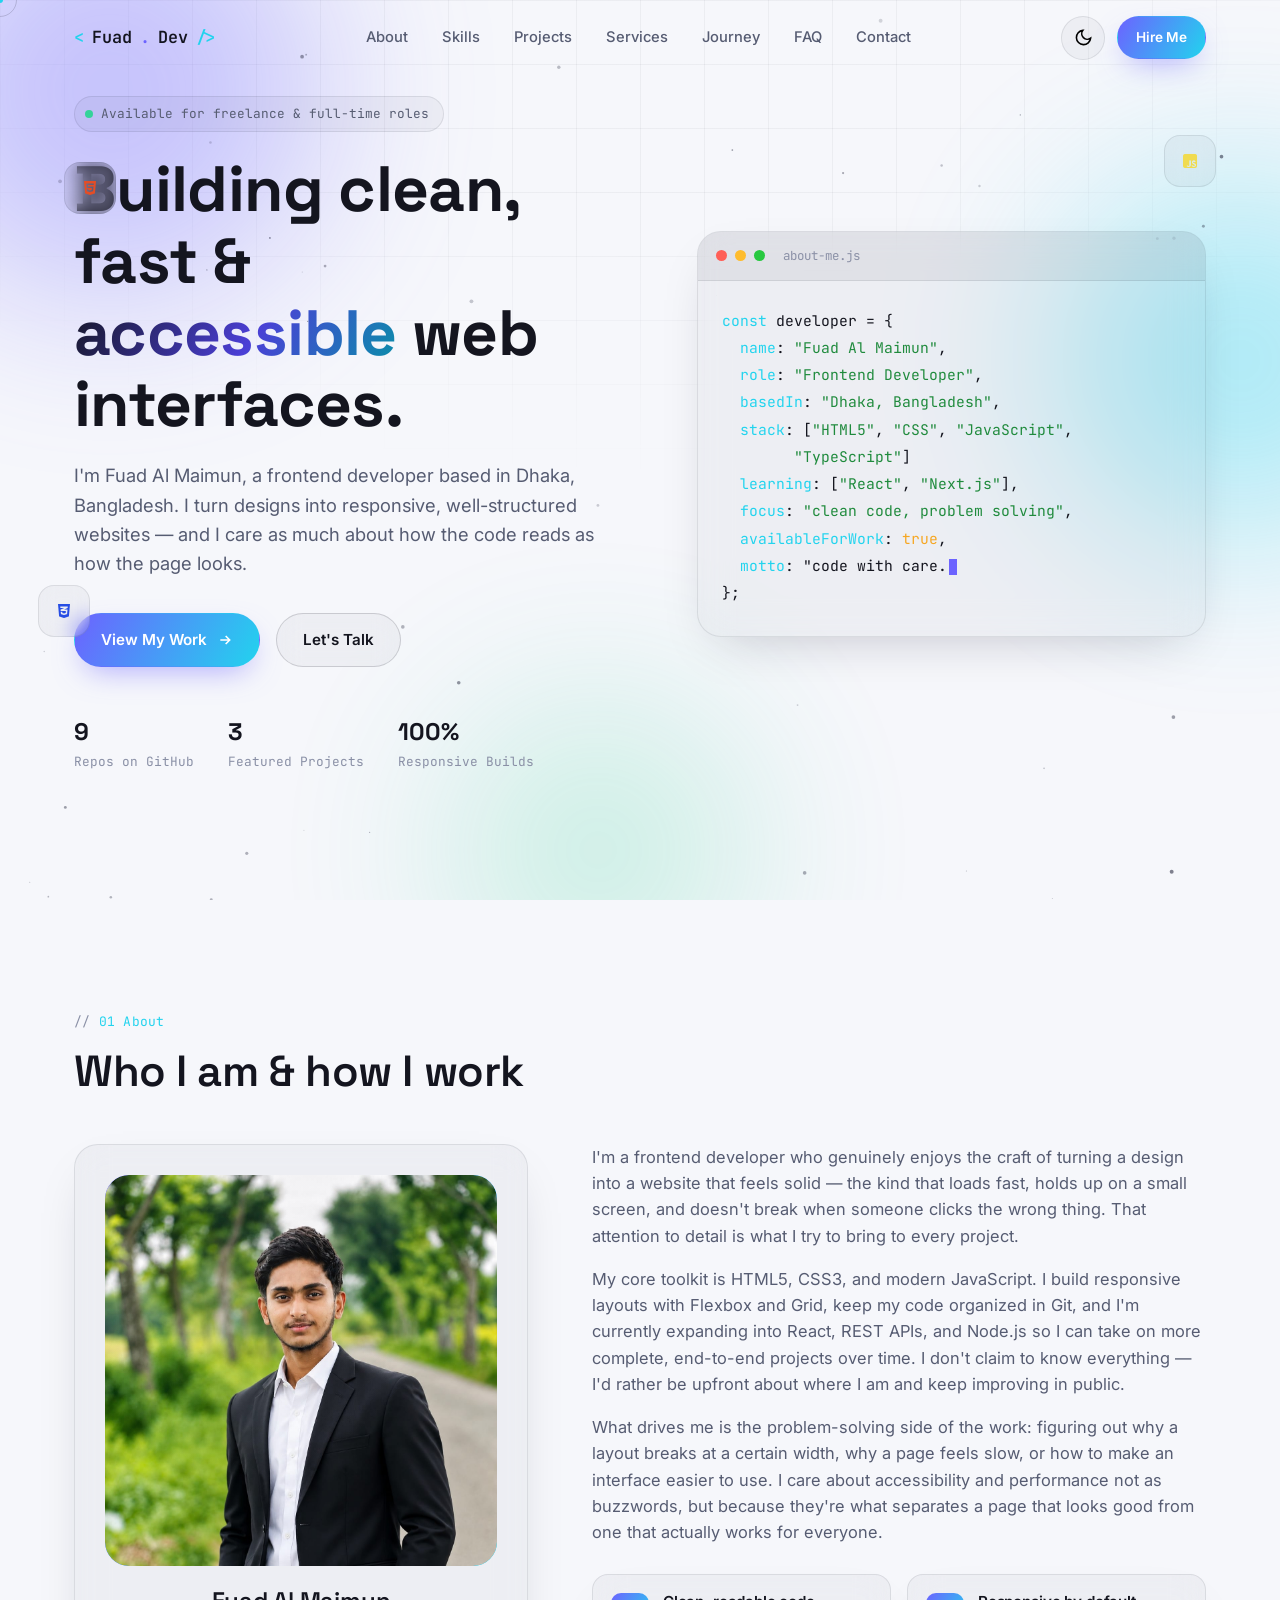
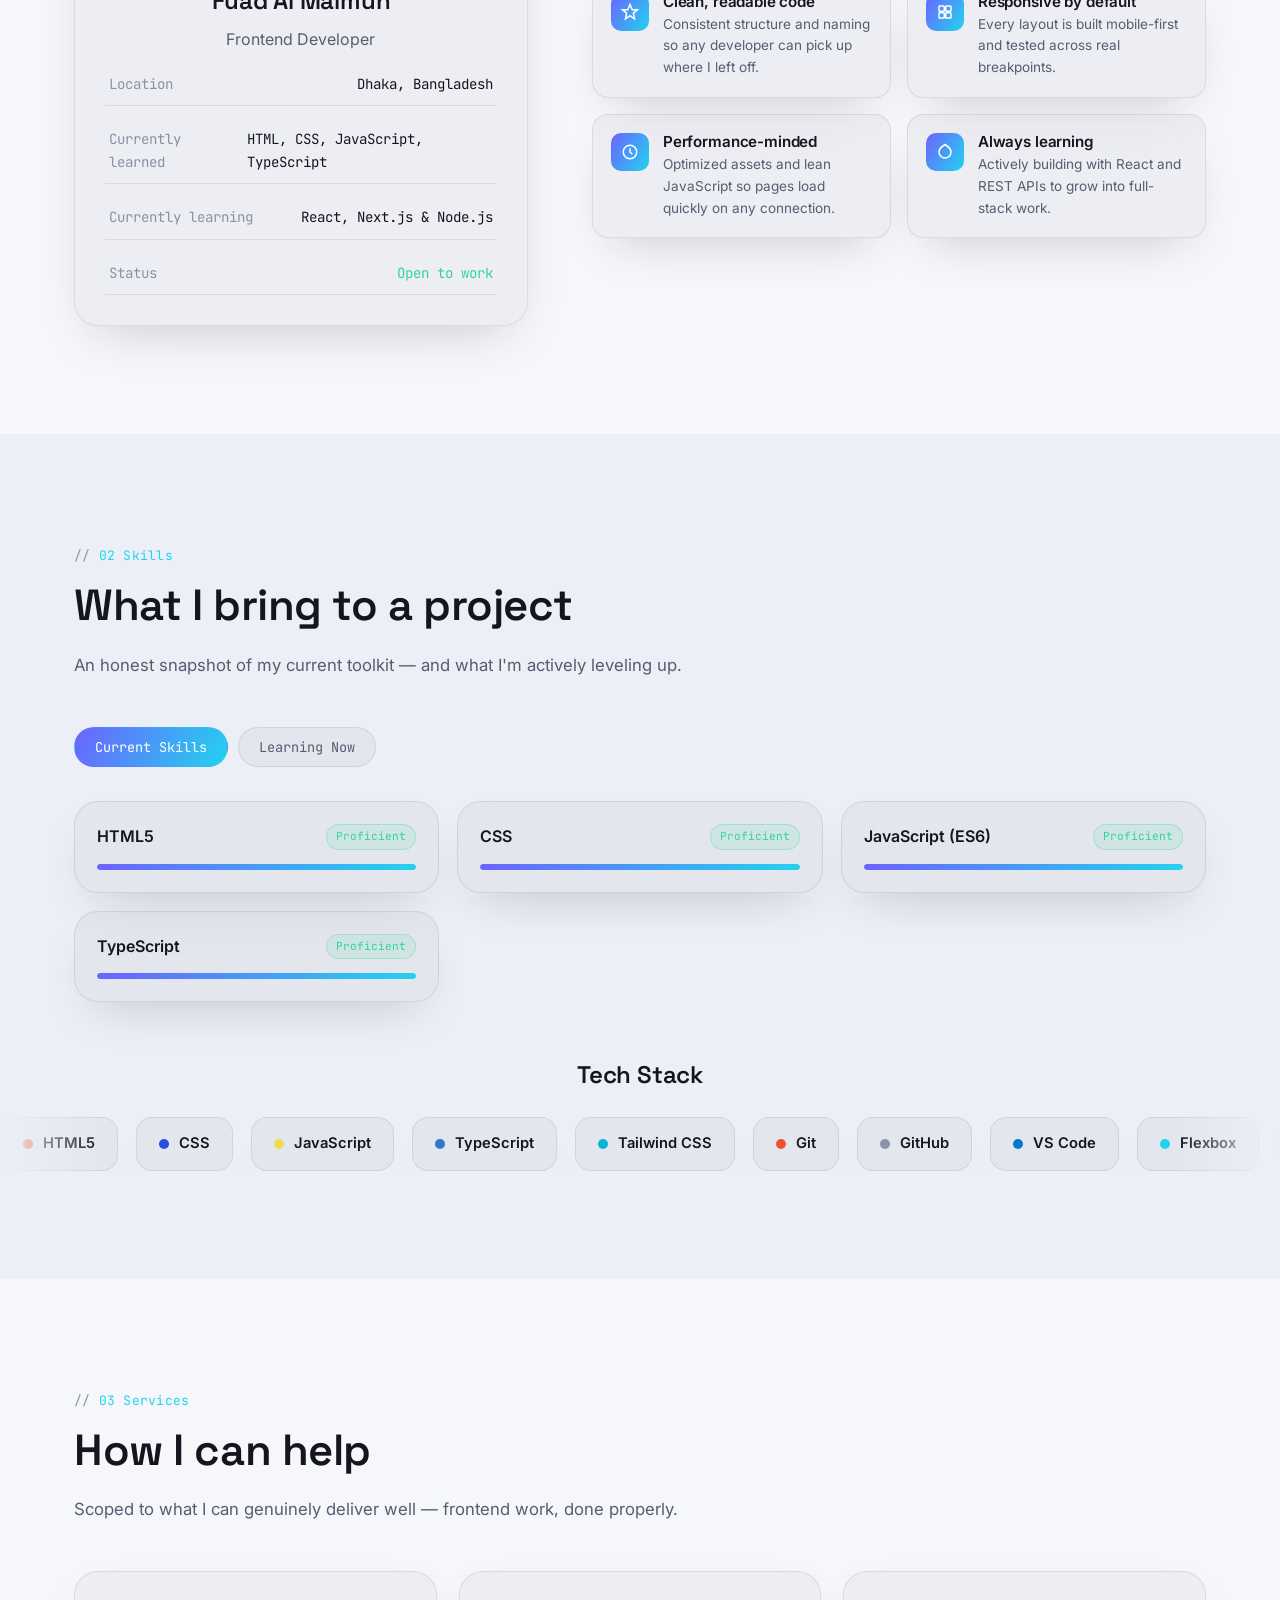
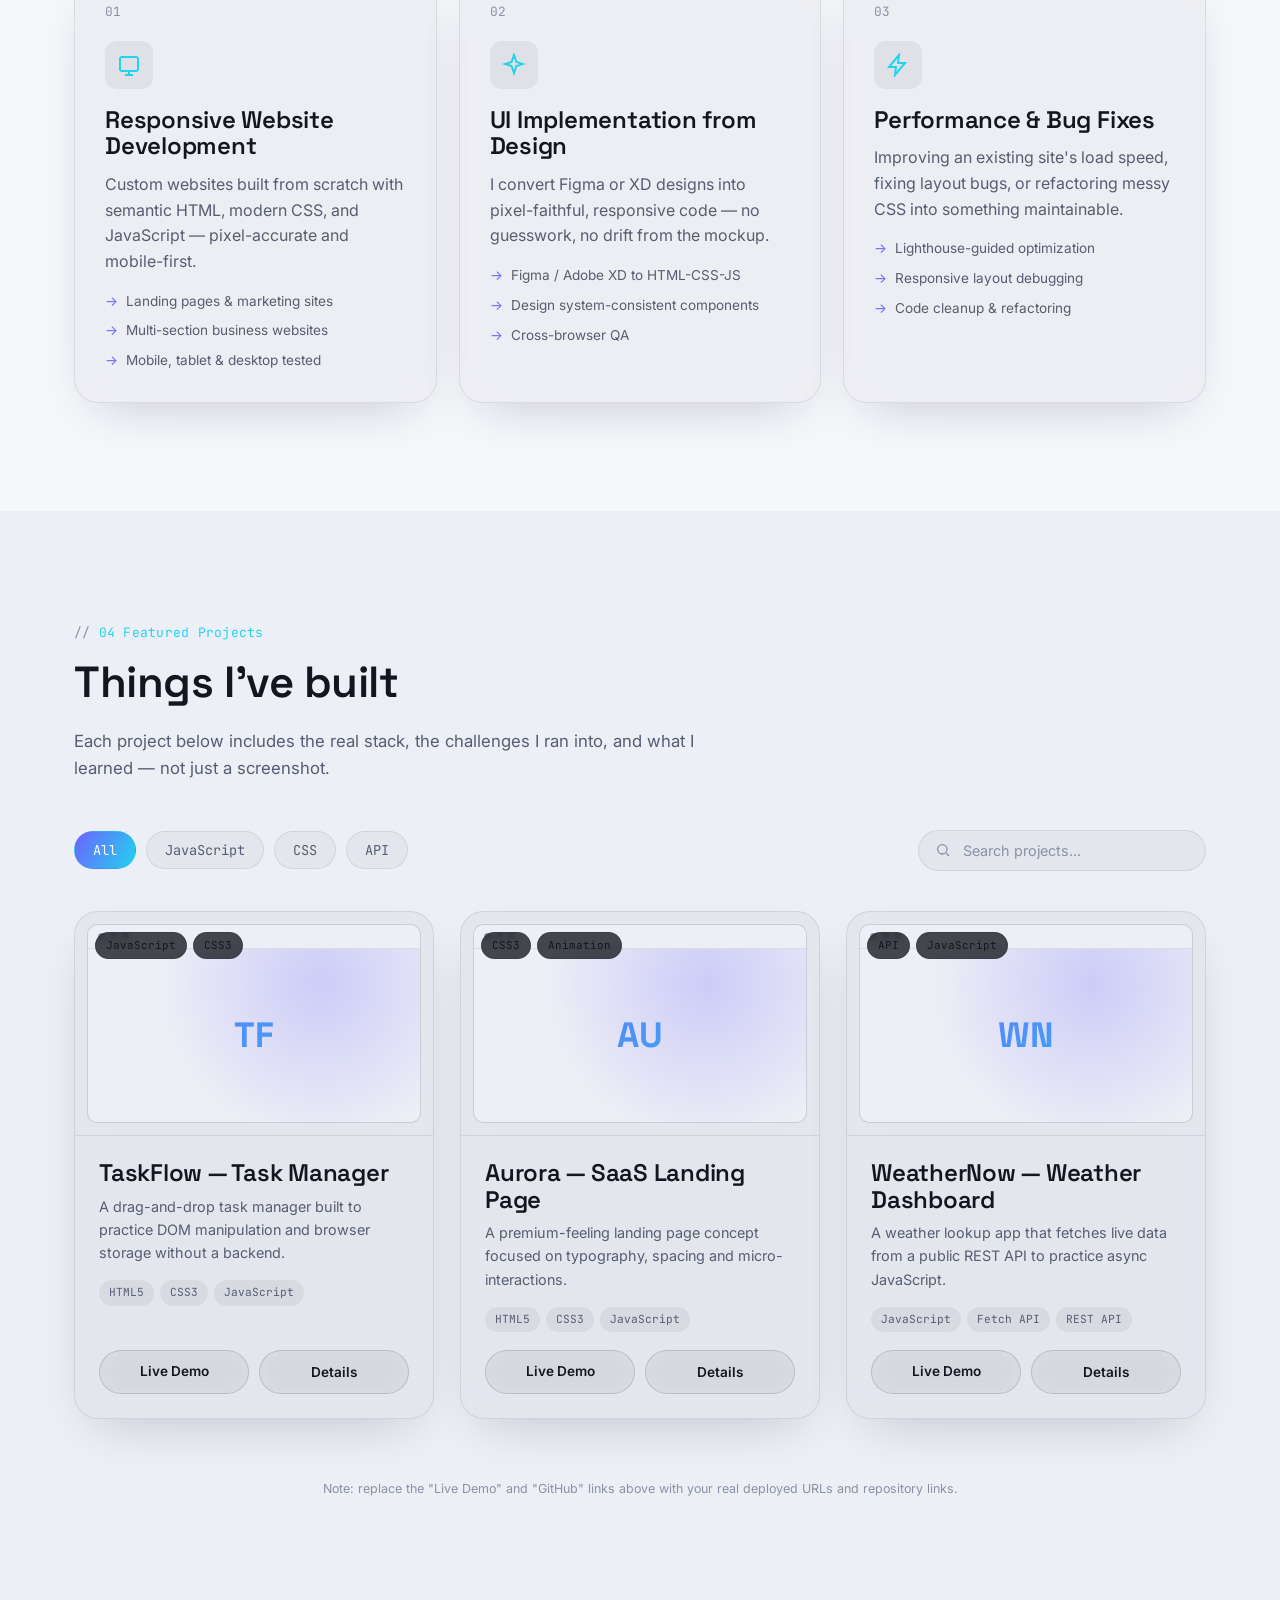
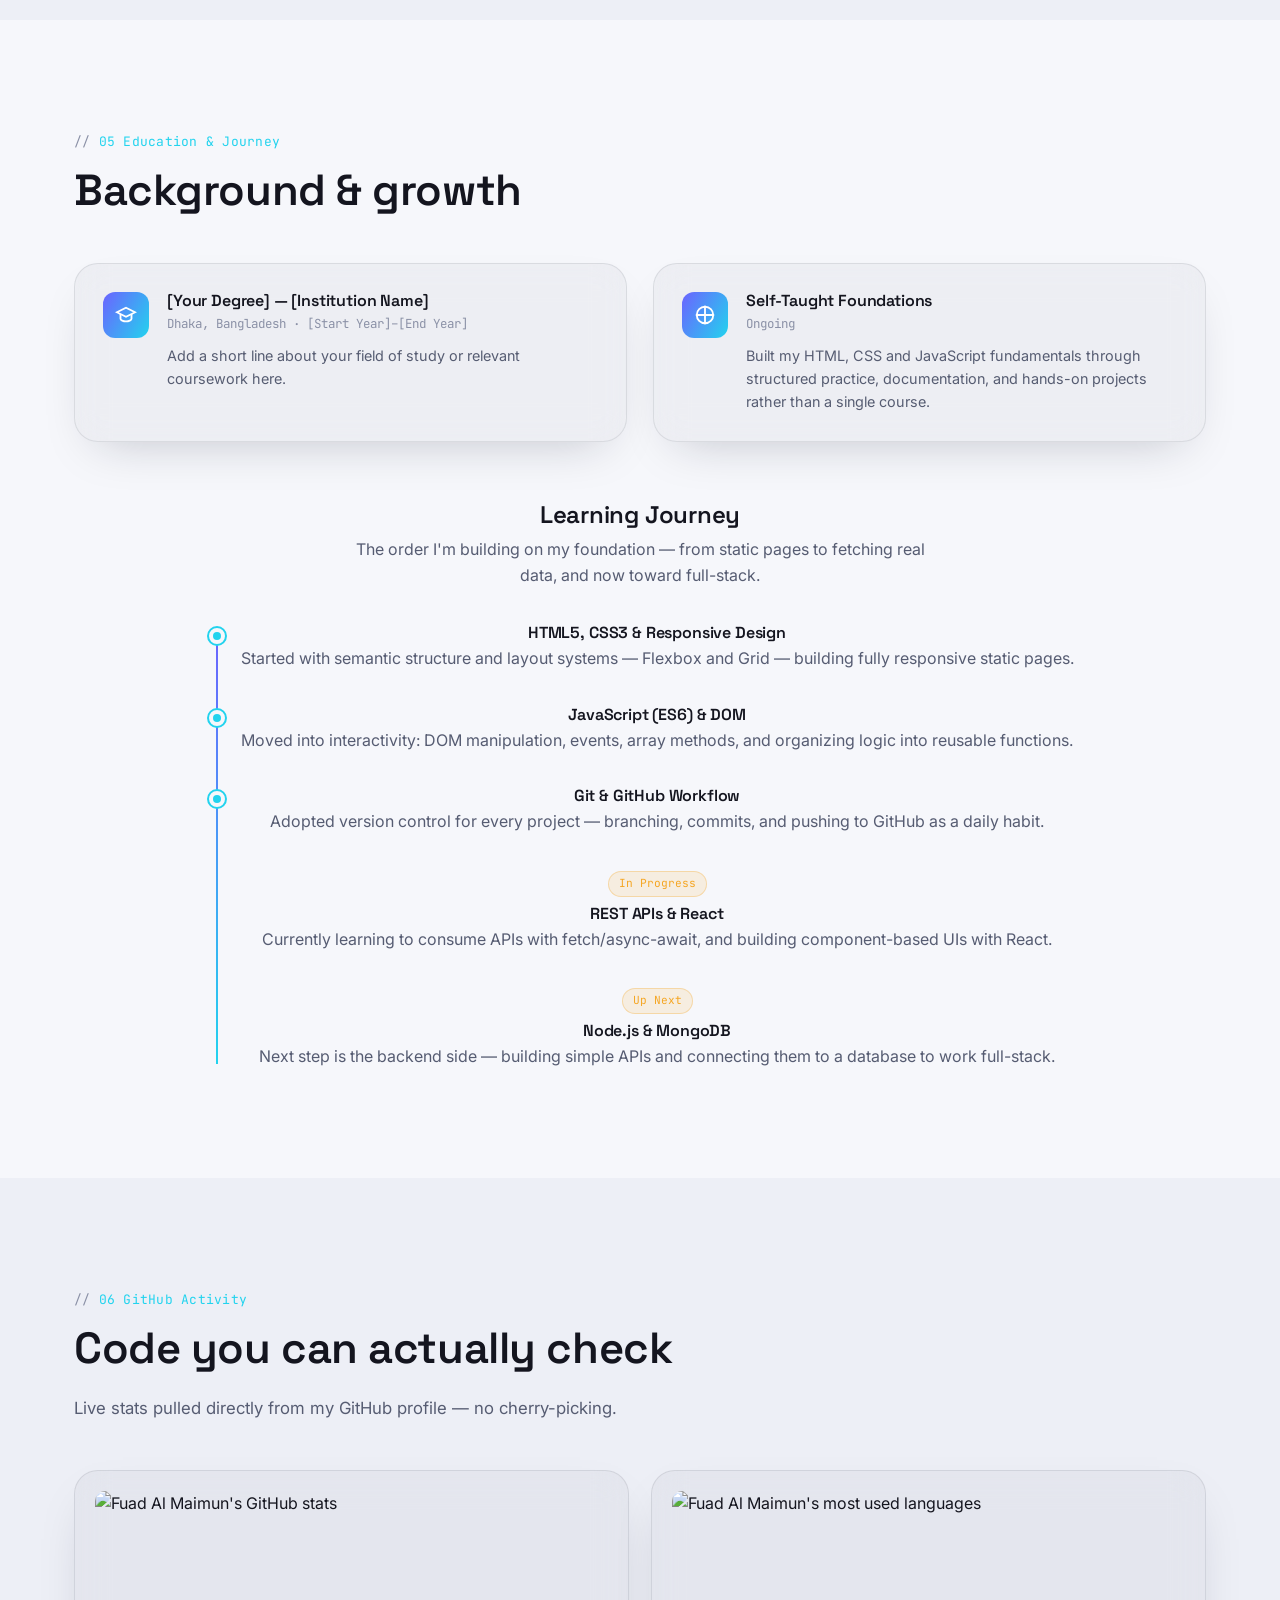
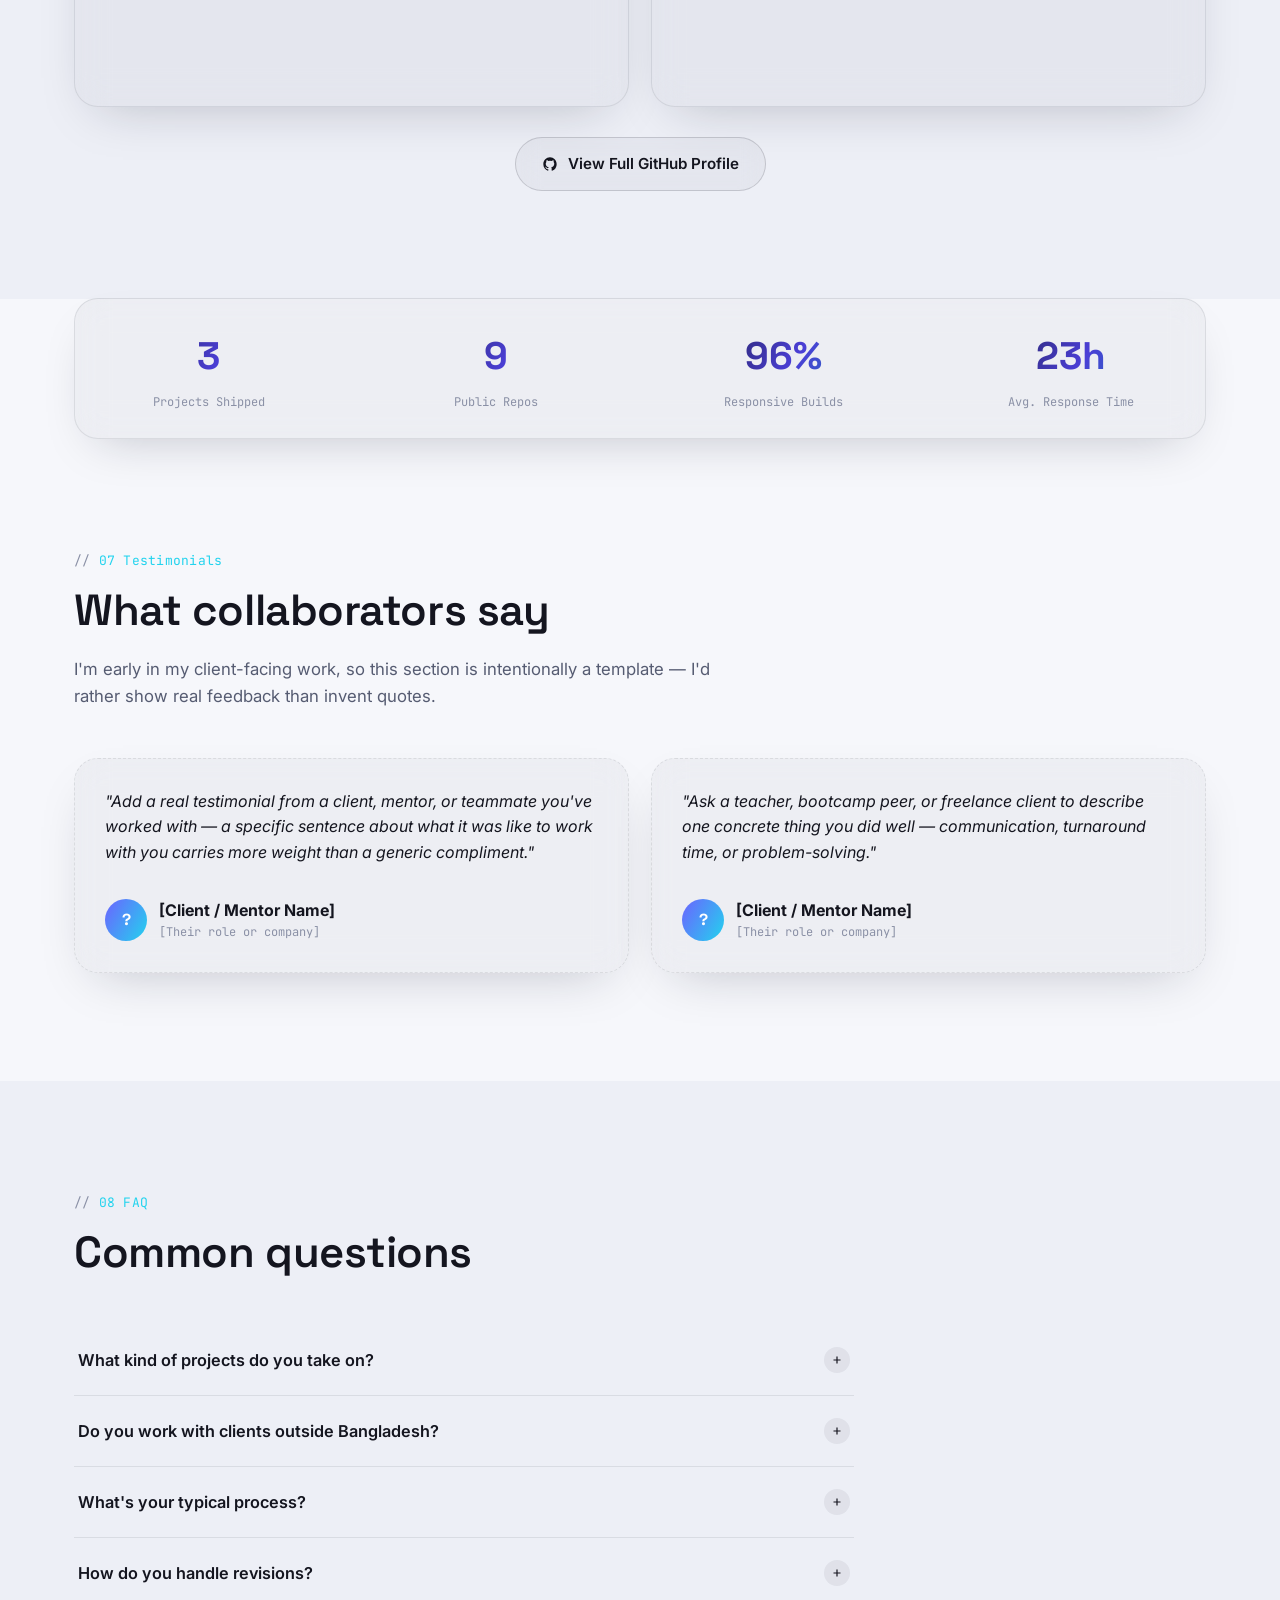
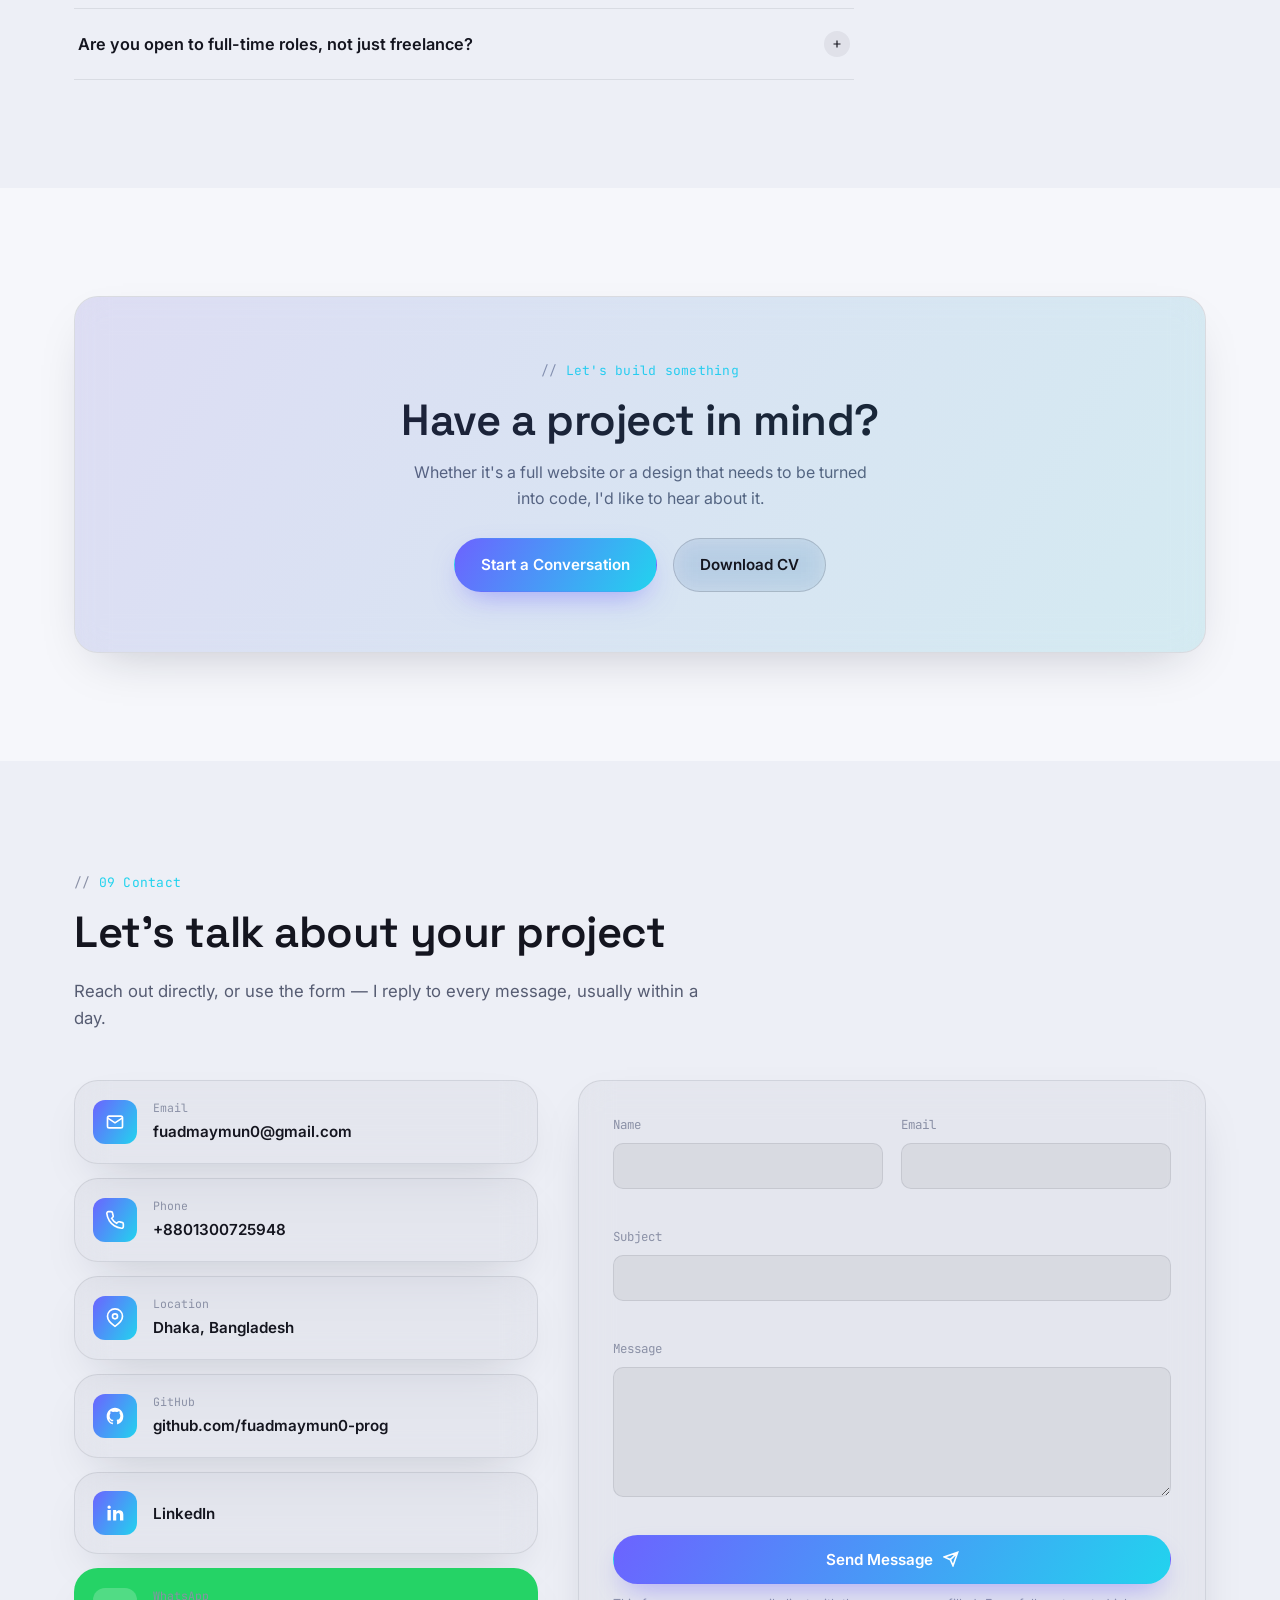
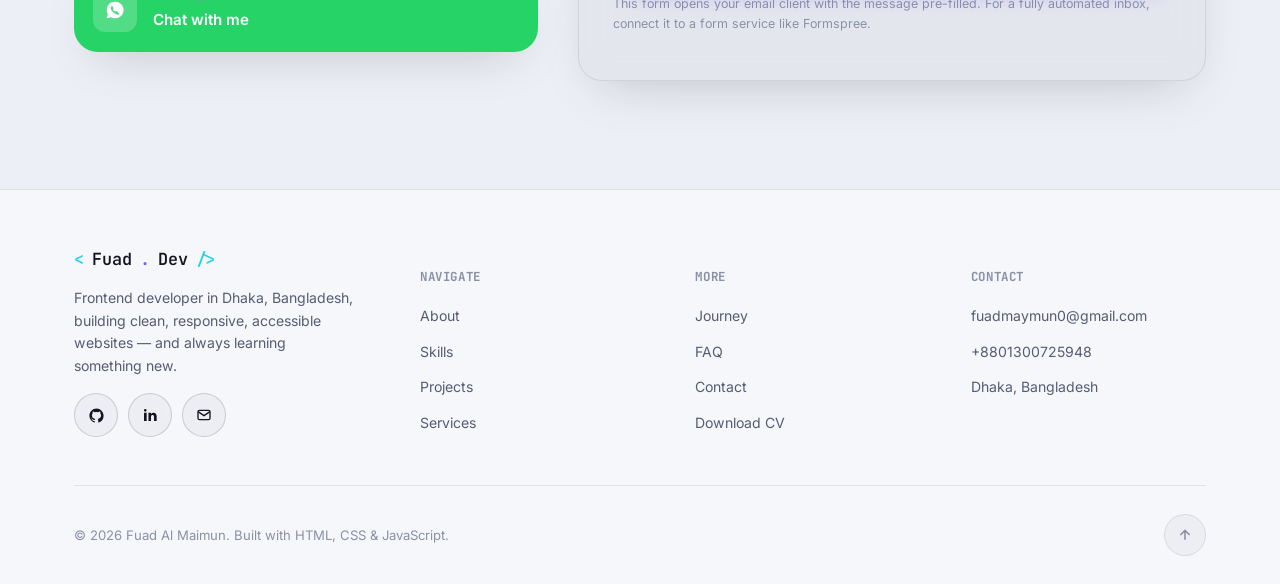
==== commit 7117590a: "first commit" ====
--- a/index.html
+++ b/index.html
@@ -5,6 +5,9 @@
   <meta charset="UTF-8" />
   <meta name="viewport" content="width=device-width, initial-scale=1.0" />
   <link rel="stylesheet" href="https://cdnjs.cloudflare.com/ajax/libs/font-awesome/6.4.0/css/all.min.css" />
+
+  <link rel="stylesheet" href="https://cdn.jsdelivr.net/gh/devicons/devicon@v2.15.1/devicon.min.css">
+
   <title>Fuad Al Maimun — Frontend Developer in Dhaka, Bangladesh</title>
   <meta name="description"
     content="Fuad Al Maimun is a frontend developer based in Dhaka, Bangladesh, building clean, responsive, accessible websites with HTML, CSS and JavaScript. Available for freelance projects and full-time roles." />
@@ -192,17 +195,17 @@
               &nbsp;&nbsp;<span class="tk-key">name</span>:
               <span class="tk-str">"Fuad Al Maimun"</span>,<br />
               &nbsp;&nbsp;<span class="tk-key">role</span>:
-              <span class="tk-str">"Web Developer"</span>,<br />
+              <span class="tk-str">"Frontend Developer"</span>,<br />
               &nbsp;&nbsp;<span class="tk-key">basedIn</span>:
               <span class="tk-str">"Dhaka, Bangladesh"</span>,<br />
                 &nbsp;&nbsp;<span class="tk-key">stack</span>:
                 [<span class="tk-str">"HTML5"</span>,
-                <span class="tk-str">"CSS3"</span>,
+                <span class="tk-str">"CSS"</span>,
                 <span class="tk-str">"JavaScript"</span>,
                 &nbsp;&nbsp;&nbsp;&nbsp;&nbsp;&nbsp;&nbsp;&nbsp;<span class="tk-str">"TypeScript"</span>] <br/>
 
               &nbsp;&nbsp;<span class="tk-key">learning</span>: [<span class="tk-str">"React"</span>, <span
-                class="tk-str">"Node.js"</span>],<br />
+                class="tk-str">"Next.js"</span>],<br />
               &nbsp;&nbsp;<span class="tk-key">focus</span>:
               <span class="tk-str">"clean code, problem solving"</span>,<br />
               &nbsp;&nbsp;<span class="tk-key">availableForWork</span>:
@@ -248,10 +251,10 @@
                 <span>Location</span><span>Dhaka, Bangladesh</span>
               </div>
               <div class="about-fact">
-                <span>Focus</span><span>HTML · CSS · JavaScript</span>
+                <span>Currently learned</span><span>HTML, CSS, JavaScript, TypeScript</span>
               </div>
               <div class="about-fact">
-                <span>Currently learning</span><span>React &amp; Node.js</span>
+                <span>Currently learning</span><span>React, Next.js &amp; Node.js</span>
               </div>
               <div class="about-fact">
                 <span>Status</span><span style="color: var(--accent-3)">Open to work</span>
@@ -362,174 +365,114 @@
           </p>
         </div>
 
-        <div class="skills-tabs" role="tablist" aria-label="Skill category">
-          <button class="skills-tab active" data-tab="current" role="tab" aria-selected="true">
-            Current Skills
-          </button>
-          <button class="skills-tab" data-tab="learning" role="tab" aria-selected="false">
-            Learning Now
-          </button>
-        </div>
-
-        <div class="skills-grid" id="skills-current" role="tabpanel">
-          <!-- skill cards injected via data below, rendered statically for SEO -->
-          <div class="skill-card glass" data-reveal>
-            <div class="skill-top">
-              <span class="skill-name"><svg viewBox="0 0 24 24" fill="none" stroke="#E44D26" stroke-width="2">
-                  <path d="M4 3l1.5 17L12 22l6.5-2L20 3H4z" />
-                </svg>HTML5</span><span class="skill-badge">Proficient</span>
-            </div>
-            <div class="skill-bar-track">
-              <div class="skill-bar-fill" data-level="100"></div>
-            </div>
-          </div>
-          <div class="skill-card glass" data-reveal data-reveal-delay="1">
-            <div class="skill-top">
-              <span class="skill-name"><svg viewBox="0 0 24 24" fill="none" stroke="#264DE4" stroke-width="2">
-                  <path d="M4 3l1.5 17L12 22l6.5-2L20 3H4z" />
-                </svg>CSS</span><span class="skill-badge">Proficient</span>
-            </div>
-            <div class="skill-bar-track">
-              <div class="skill-bar-fill" data-level="100"></div>
-            </div>
-          </div>
-          <div class="skill-card glass" data-reveal data-reveal-delay="2">
-            <div class="skill-top">
-              <span class="skill-name"><svg viewBox="0 0 24 24" fill="none" stroke="#F0DB4F" stroke-width="2">
-                  <rect x="3" y="3" width="18" height="18" rx="3" />
-                </svg>JavaScript (ES6)</span><span class="skill-badge">Proficient</span>
-            </div>
-            <div class="skill-bar-track">
-              <div class="skill-bar-fill" data-level="100"></div>
-            </div>
-          </div>
-          <div class="skill-card glass" data-reveal>
-            <div class="skill-top">
-              <span class="skill-name"><svg viewBox="0 0 24 24" fill="none" stroke="#22D3EE" stroke-width="2">
-                  <rect x="3" y="3" width="7" height="18" rx="1" />
-                  <rect x="14" y="3" width="7" height="8" rx="1" />
-                  <rect x="14" y="14" width="7" height="7" rx="1" />
-                </svg>Responsive Design</span><span class="skill-badge">Proficient</span>
-            </div>
-            <div class="skill-bar-track">
-              <div class="skill-bar-fill" data-level="100"></div>
-            </div>
-          </div>
-          <div class="skill-card glass" data-reveal data-reveal-delay="1">
-            <div class="skill-top">
-              <span class="skill-name"><svg viewBox="0 0 24 24" fill="none" stroke="#22D3EE" stroke-width="2">
-                  <rect x="3" y="6" width="18" height="4" rx="1" />
-                  <rect x="3" y="14" width="18" height="4" rx="1" />
-                </svg>Flexbox</span><span class="skill-badge">Proficient</span>
-            </div>
-            <div class="skill-bar-track">
-              <div class="skill-bar-fill" data-level="100"></div>
-            </div>
-          </div>
-          <div class="skill-card glass" data-reveal data-reveal-delay="2">
-            <div class="skill-top">
-              <span class="skill-name"><svg viewBox="0 0 24 24" fill="none" stroke="#22D3EE" stroke-width="2">
-                  <rect x="3" y="3" width="7" height="7" />
-                  <rect x="14" y="3" width="7" height="7" />
-                  <rect x="3" y="14" width="7" height="7" />
-                  <rect x="14" y="14" width="7" height="7" />
-                </svg>CSS Grid</span><span class="skill-badge">Proficient</span>
-            </div>
-            <div class="skill-bar-track">
-              <div class="skill-bar-fill" data-level="100"></div>
-            </div>
-          </div>
-          <div class="skill-card glass" data-reveal>
-            <div class="skill-top">
-              <span class="skill-name"><svg viewBox="0 0 24 24" fill="none" stroke="#F05032" stroke-width="2">
-                  <circle cx="12" cy="12" r="3" />
-                  <path d="M12 3v6M12 15v6" />
-                </svg>Git</span><span class="skill-badge">Proficient</span>
-            </div>
-            <div class="skill-bar-track">
-              <div class="skill-bar-fill" data-level="100"></div>
-            </div>
-          </div>
-          <div class="skill-card glass" data-reveal data-reveal-delay="1">
-            <div class="skill-top">
-              <span class="skill-name"><svg viewBox="0 0 24 24" fill="none" stroke="#8B93A7" stroke-width="2">
-                  <circle cx="12" cy="12" r="9" />
-                  <path d="M12 7v5l3 3" />
-                </svg>GitHub</span><span class="skill-badge">Proficient</span>
-            </div>
-            <div class="skill-bar-track">
-              <div class="skill-bar-fill" data-level="100"></div>
-            </div>
-          </div>
-          <div class="skill-card glass" data-reveal data-reveal-delay="2">
-            <div class="skill-top">
-              <span class="skill-name"><svg viewBox="0 0 24 24" fill="none" stroke="#007ACC" stroke-width="2">
-                  <rect x="3" y="4" width="18" height="16" rx="2" />
-                  <path d="M3 9h18" />
-                </svg>VS Code</span><span class="skill-badge">Proficient</span>
-            </div>
-            <div class="skill-bar-track">
-              <div class="skill-bar-fill" data-level="100"></div>
-            </div>
-          </div>
-        </div>
-
-        <div class="skills-grid" id="skills-learning" role="tabpanel" hidden>
-          <div class="skill-card glass" data-reveal>
-            <div class="skill-top">
-              <span class="skill-name"><svg viewBox="0 0 24 24" fill="none" stroke="#61DAFB" stroke-width="2">
-                  <circle cx="12" cy="12" r="2.5" />
-                  <ellipse cx="12" cy="12" rx="10" ry="4" />
-                  <ellipse cx="12" cy="12" rx="10" ry="4" transform="rotate(60 12 12)" />
-                  <ellipse cx="12" cy="12" rx="10" ry="4" transform="rotate(120 12 12)" />
-                </svg>React</span><span class="skill-badge learning">In Progress</span>
-            </div>
-            <div class="skill-bar-track">
-              <div class="skill-bar-fill" data-level="40"></div>
-            </div>
-          </div>
-          <div class="skill-card glass" data-reveal data-reveal-delay="1">
-            <div class="skill-top">
-              <span class="skill-name"><svg viewBox="0 0 24 24" fill="none" stroke="#22D3EE" stroke-width="2">
-                  <path d="M4 12h16M4 6h16M4 18h10" />
-                </svg>REST API</span><span class="skill-badge learning">In Progress</span>
-            </div>
-            <div class="skill-bar-track">
-              <div class="skill-bar-fill" data-level="45"></div>
-            </div>
-          </div>
-          <div class="skill-card glass" data-reveal data-reveal-delay="2">
-            <div class="skill-top">
-              <span class="skill-name"><svg viewBox="0 0 24 24" fill="none" stroke="#68A063" stroke-width="2">
-                  <path d="M12 2l8 4.5v11L12 22l-8-4.5v-11L12 2z" />
-                </svg>Node.js</span><span class="skill-badge learning">In Progress</span>
-            </div>
-            <div class="skill-bar-track">
-              <div class="skill-bar-fill" data-level="30"></div>
-            </div>
-          </div>
-          <div class="skill-card glass" data-reveal>
-            <div class="skill-top">
-              <span class="skill-name"><svg viewBox="0 0 24 24" fill="none" stroke="#47A248" stroke-width="2">
-                  <path d="M12 2c3 4 5 8 5 12a5 5 0 01-10 0c0-4 2-8 5-12z" />
-                </svg>MongoDB</span><span class="skill-badge learning">In Progress</span>
-            </div>
-            <div class="skill-bar-track">
-              <div class="skill-bar-fill" data-level="25"></div>
-            </div>
-          </div>
-        </div>
-
-        <p class="learning-note" data-reveal>
-          <svg width="16" height="16" viewBox="0 0 24 24" fill="none" stroke="currentColor" stroke-width="2">
-            <circle cx="12" cy="12" r="9" />
-            <path d="M12 8v4l3 3" />
-          </svg>
-          I update these levels honestly as I improve — no inflated numbers,
-          just where I actually am.
-        </p>
-
-        <div class="mt-lg" data-reveal>
+        <!-- ট্যাব বাটনের গ্রুপ -->
+<div class="skills-tabs" role="tablist" aria-label="Skill category">
+  <button class="skills-tab active" data-tab="current" role="tab" aria-selected="true">
+    Current Skills
+  </button>
+  <button class="skills-tab" data-tab="learning">Learning Now</button>
+</div>
+
+<!-- কারেন্ট স্কিল সেকশন -->
+<div class="skills-grid" id="skills-current" role="tabpanel">
+  <div class="skill-card glass" data-reveal>
+    <div class="skill-top">
+      <span class="skill-name">
+       HTML5
+      </span>
+      <span class="skill-badge">Proficient</span>
+    </div>
+    <div class="skill-bar-track">
+      <div class="skill-bar-fill" data-level="100"></div>
+    </div>
+  </div>
+
+  <div class="skill-card glass" data-reveal data-reveal-delay="1">
+    <div class="skill-top">
+      <span class="skill-name">
+       CSS
+      </span>
+      <span class="skill-badge">Proficient</span>
+    </div>
+    <div class="skill-bar-track">
+      <div class="skill-bar-fill" data-level="100"></div>
+    </div>
+  </div>
+
+  <div class="skill-card glass" data-reveal data-reveal-delay="2">
+    <div class="skill-top">
+      <span class="skill-name">
+        JavaScript (ES6)
+      </span>
+      <span class="skill-badge">Proficient</span>
+    </div>
+    <div class="skill-bar-track">
+      <div class="skill-bar-fill" data-level="100"></div>
+    </div>
+  </div>
+
+  <div class="skill-card glass" data-reveal>
+    <div class="skill-top">
+      <span class="skill-name">
+        TypeScript
+      </span>
+      <span class="skill-badge">Proficient</span>
+    </div>
+    <div class="skill-bar-track">
+      <div class="skill-bar-fill" data-level="100"></div>
+    </div>
+  </div>
+
+</div>
+    
+    <!-- Learning Now সেকশন (React, Next.js, Node.js) -->
+<div class="skills-grid" id="skills-learning" role="tabpanel" hidden>
+  <!-- React -->
+  <div class="skill-card glass" data-reveal>
+    <div class="skill-top">
+      <span class="skill-name">
+       React
+      </span>
+      <span class="skill-badge learning">In Progress</span>
+    </div>
+    <div class="skill-bar-track">
+      <div class="skill-bar-fill" data-level="60"></div>
+    </div>
+  </div>
+
+  <!-- Next.js -->
+  <div class="skill-card glass" data-reveal data-reveal-delay="1">
+    <div class="skill-top">
+      <span class="skill-name">
+        Next.js
+      </span>
+      <span class="skill-badge learning">In Progress</span>
+    </div>
+    <div class="skill-bar-track">
+      <div class="skill-bar-fill" data-level="40"></div>
+    </div>
+  </div>
+
+  <!-- Node.js -->
+  <div class="skill-card glass" data-reveal data-reveal-delay="2">
+    <div class="skill-top">
+      <span class="skill-name">
+        Node.js
+      </span>
+      <span class="skill-badge learning">In Progress</span>
+    </div>
+    <div class="skill-bar-track">
+      <div class="skill-bar-fill" data-level="35"></div>
+    </div>
+  </div>
+</div>
+    
+
+   </div>
+
+
+
+      <div class="mt-lg" data-reveal>
           <h3 style="margin-bottom: 20px">Tech Stack</h3>
           <div class="stack-marquee">
             <div class="stack-track" id="stack-track">
--- a/css/style.css
+++ b/css/style.css
@@ -546,6 +546,11 @@
 .skills-grid{
   display:grid; grid-template-columns: repeat(3, 1fr); gap: 18px;
 }
+
+.skills-grid[hidden] {
+  display: none !important;
+}
+
 .skill-card{
   padding: 22px; display:flex; flex-direction:column; gap:14px;
   transition: transform .3s var(--ease), border-color .3s var(--ease);
@@ -564,7 +569,9 @@
   height:100%; border-radius: var(--radius-pill); background: var(--grad-brand);
   width:0%; transition: width 1.4s var(--ease);
 }
-.learning-note{ margin-top: 40px; display:flex; align-items:center; gap:12px; font-family: var(--font-mono); font-size:.85rem; color: var(--text-faint); }
+
+
+.learning-note{ margin-left: 100px; display:flex; align-items:center; gap:12px; font-family: var(--font-mono); font-size:.85rem; color: var(--text-faint); }
 @media (max-width:820px){ .skills-grid{ grid-template-columns: repeat(2,1fr); } }
 @media (max-width:560px){ .skills-grid{ grid-template-columns: 1fr; } }
 
@@ -578,6 +585,23 @@
   display:flex; gap: 18px; width: max-content;
   animation: marquee 26s linear infinite;
 }
+
+/* পুরো সেকশনটি মাঝখানে আনার জন্য */
+.mt-lg {
+  display: flex;
+  flex-direction: column;
+  align-items: center;    /* ভিতরের কনটেন্টগুলো সেন্টারে রাখবে */
+  justify-content: center;
+  text-align: center;      /* হেডিং মাঝখানে আনবে */
+  width: 100%;             /* পুরো জায়গা নেওয়ার জন্য */
+}
+
+/* Marquee ট্র্যাক যাতে পুরো চওড়া জুড়ে কাজ করে */
+.stack-marquee {
+  width: 100%;             
+  overflow: hidden;        /* স্ক্রোলবার বন্ধ রাখতে */
+}
+
 .stack-track:hover{ animation-play-state: paused; }
 @keyframes marquee{ from{ transform: translateX(0); } to{ transform: translateX(-50%); } }
 .stack-chip{
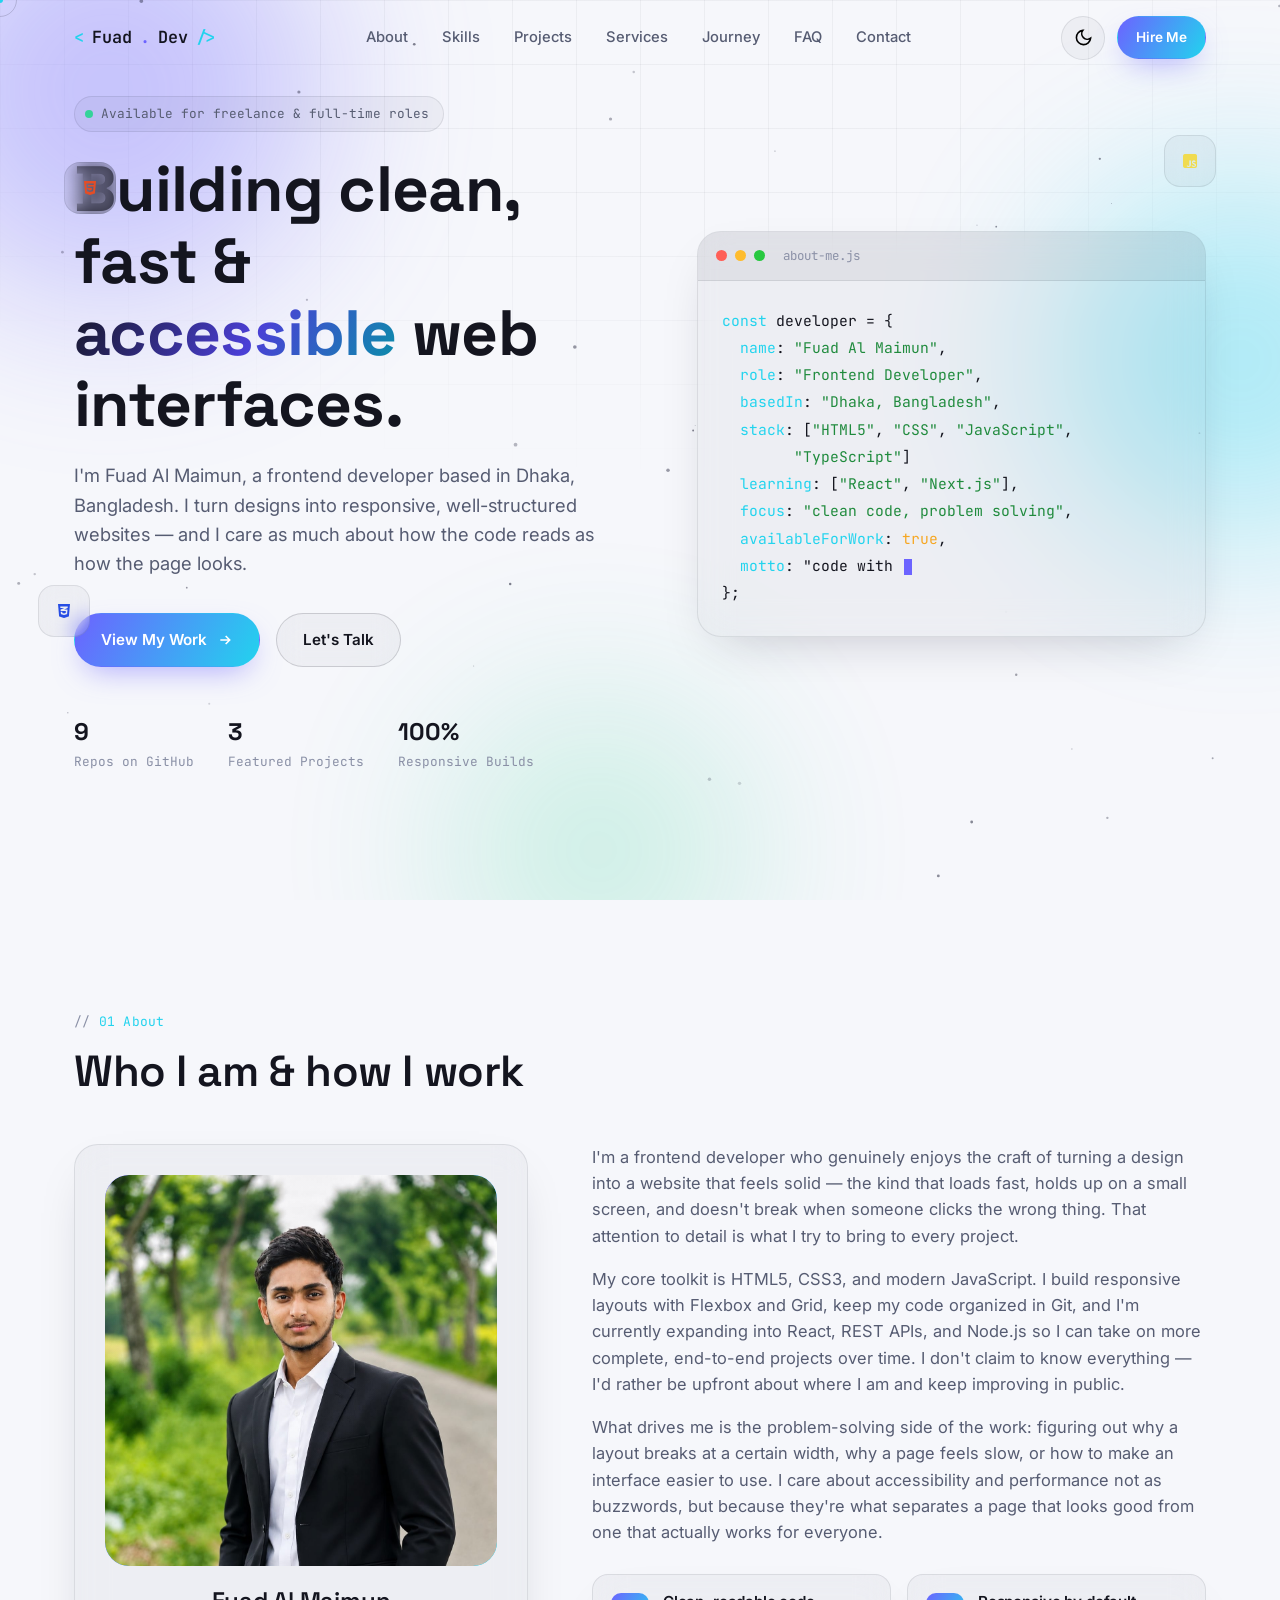
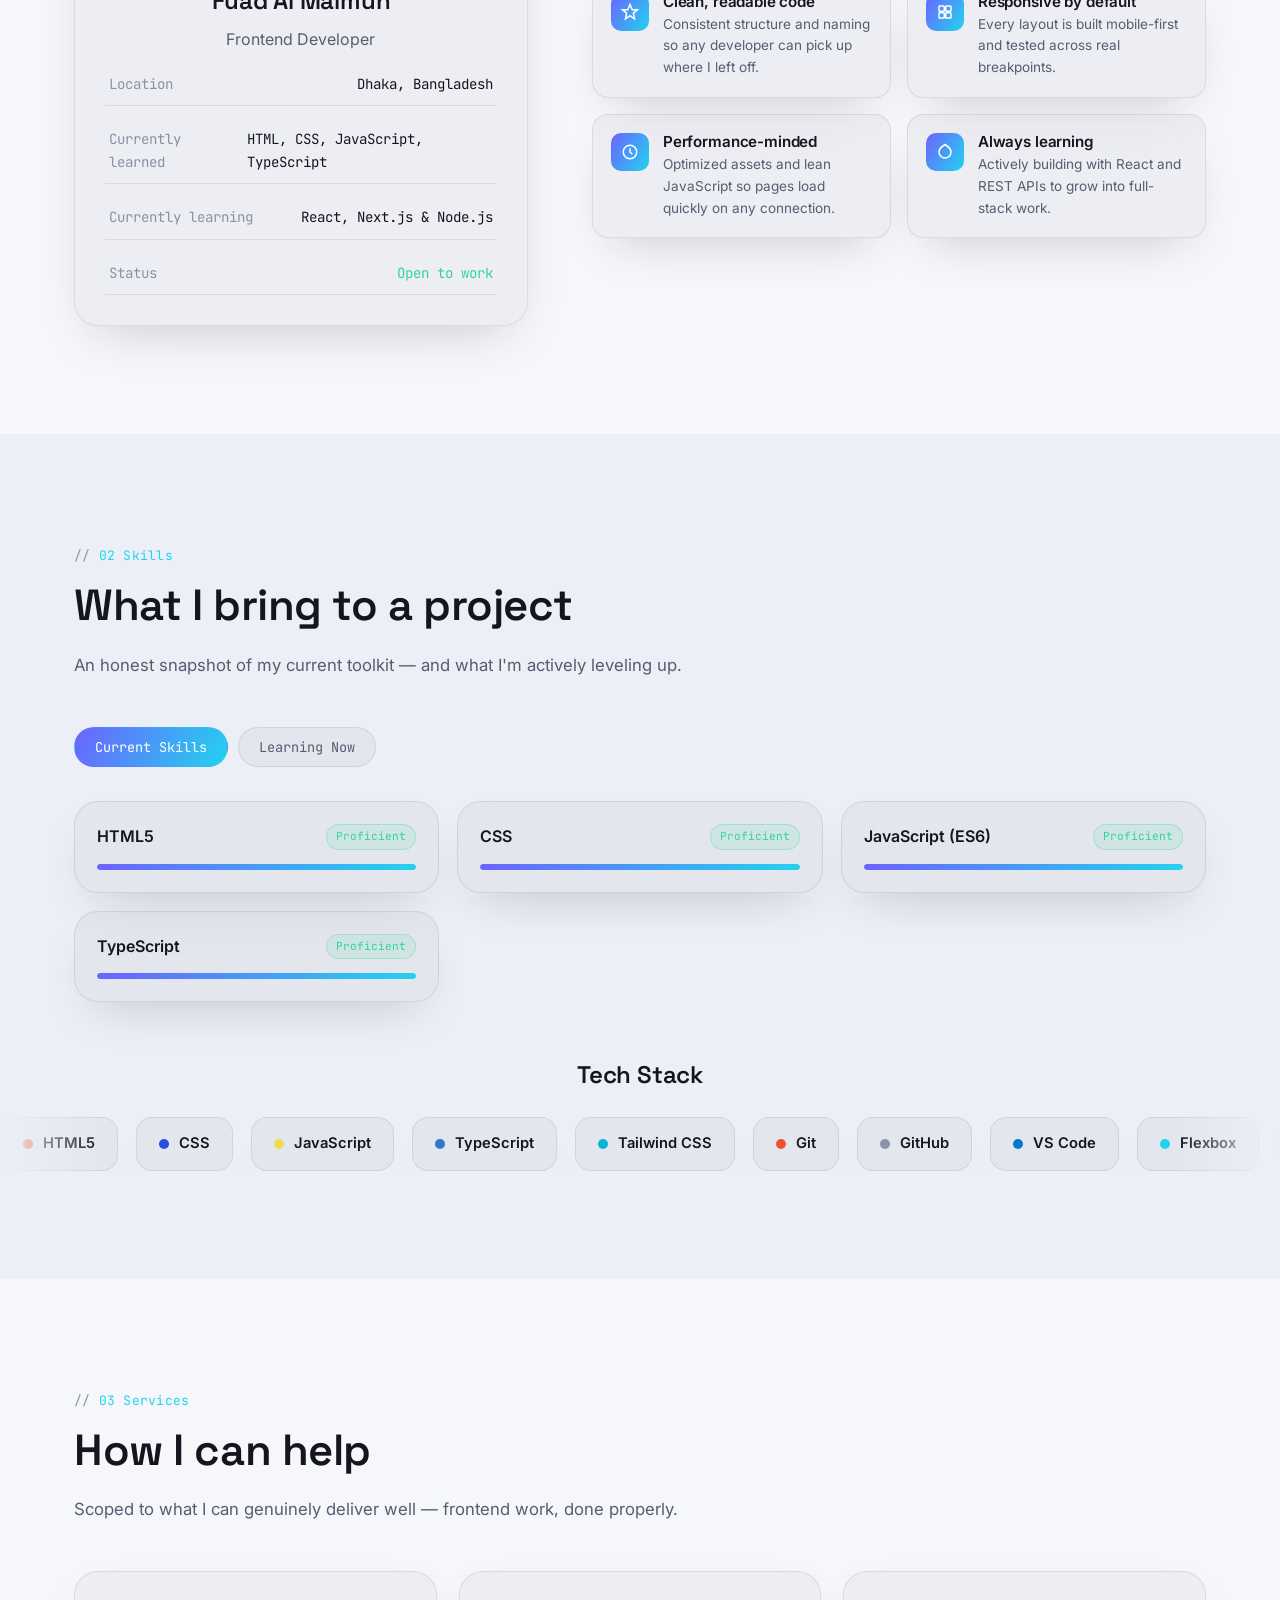
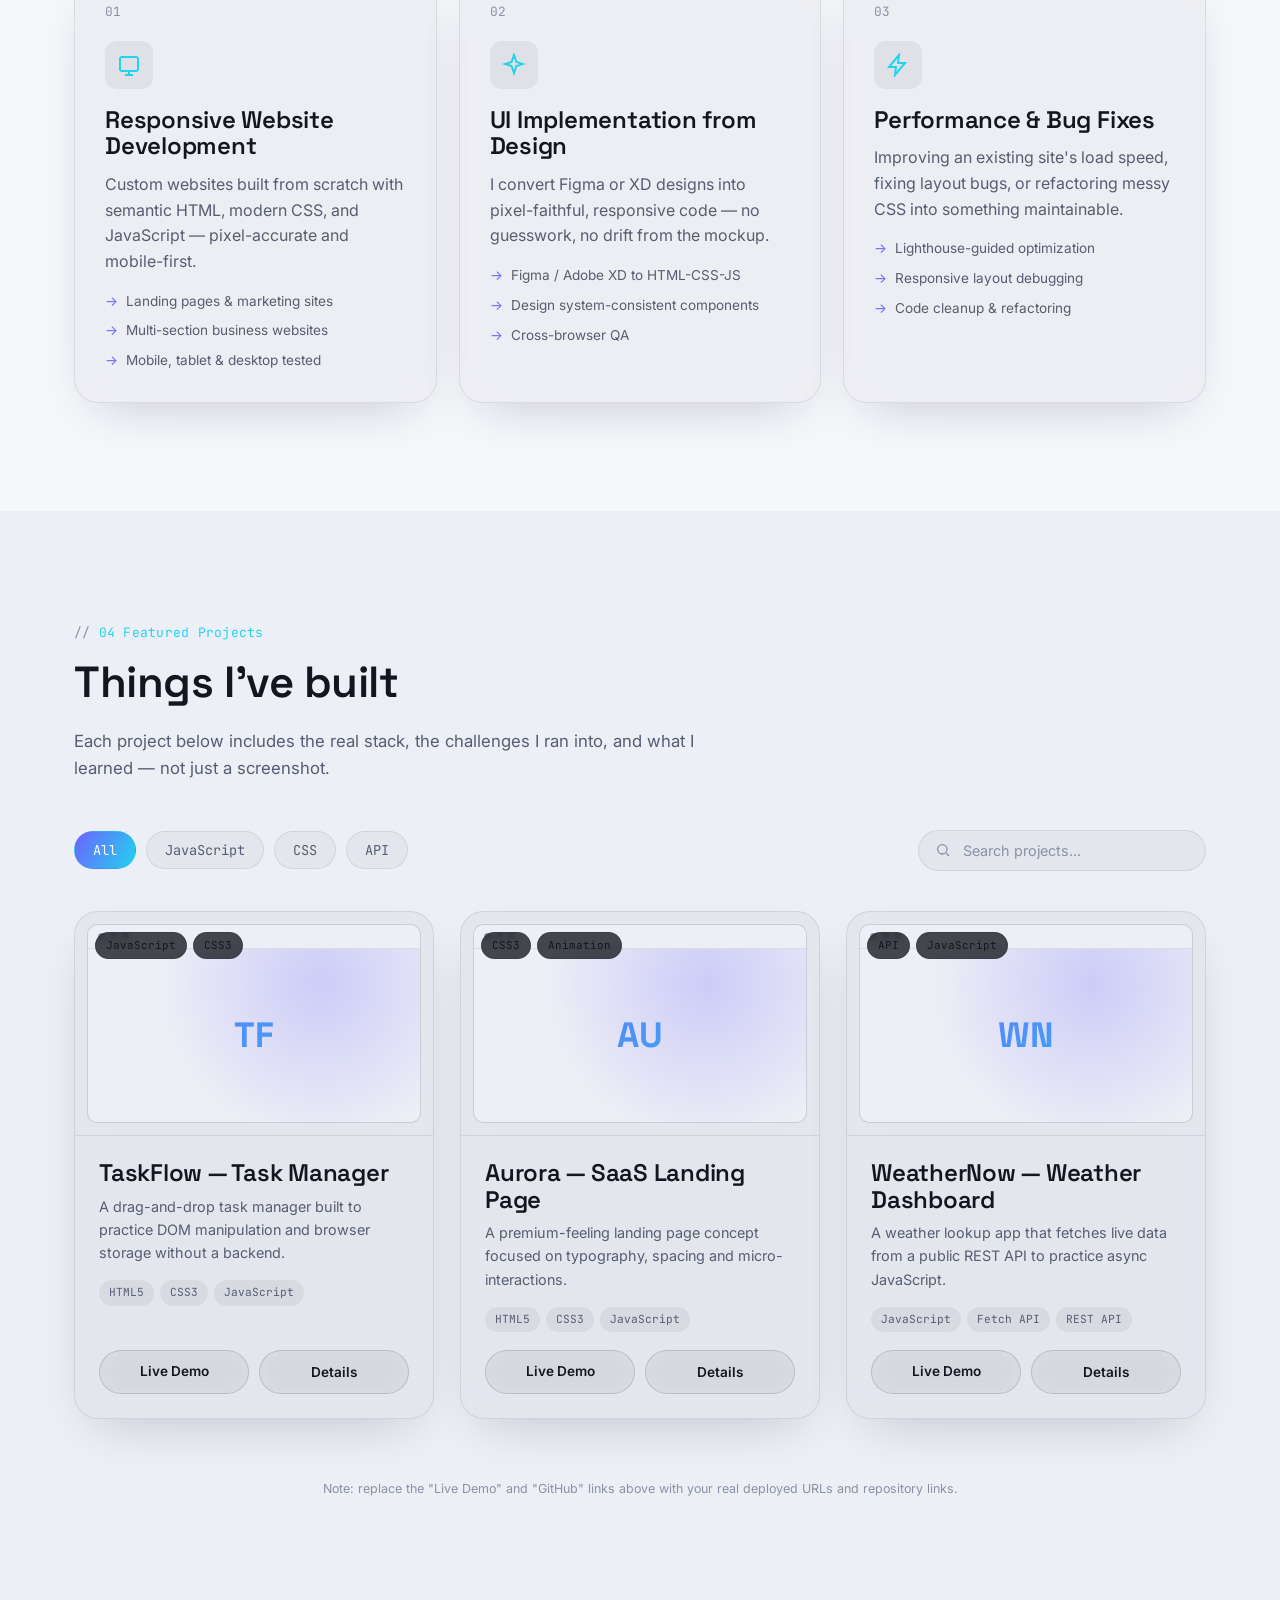
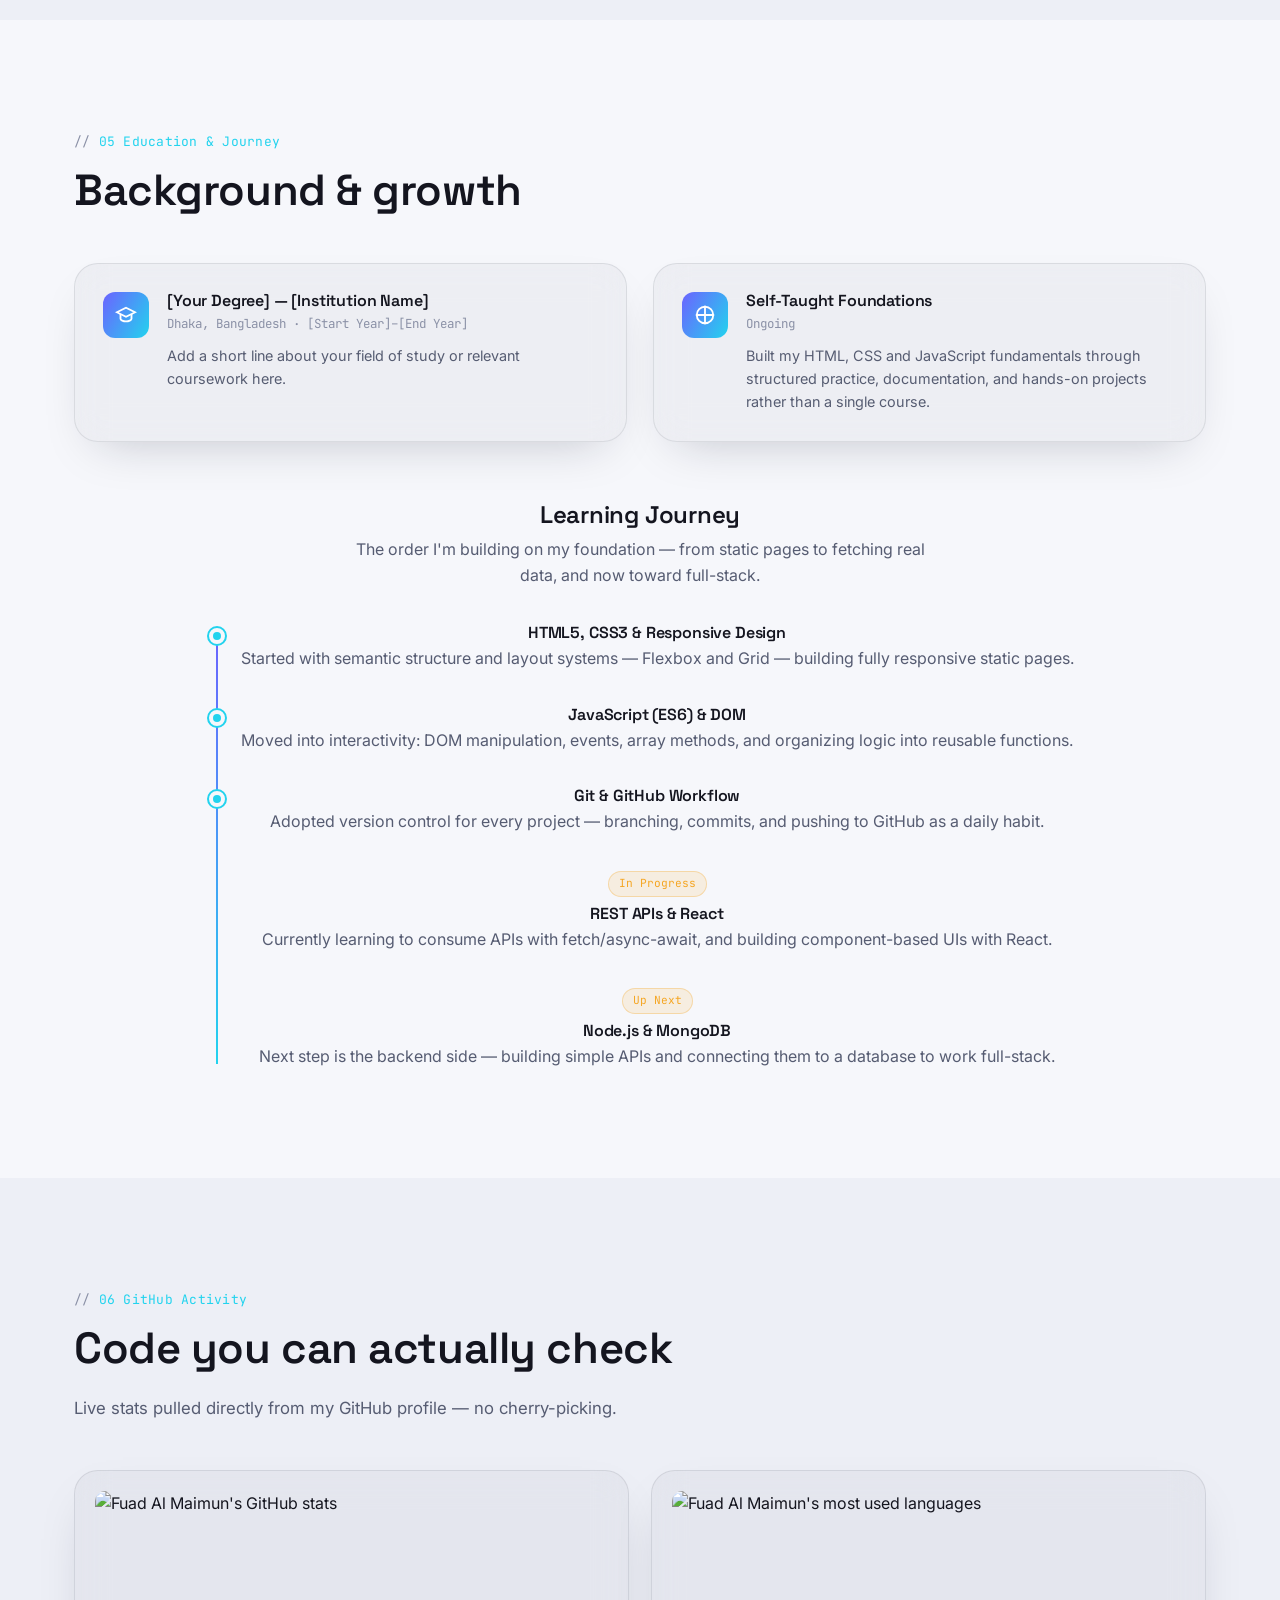
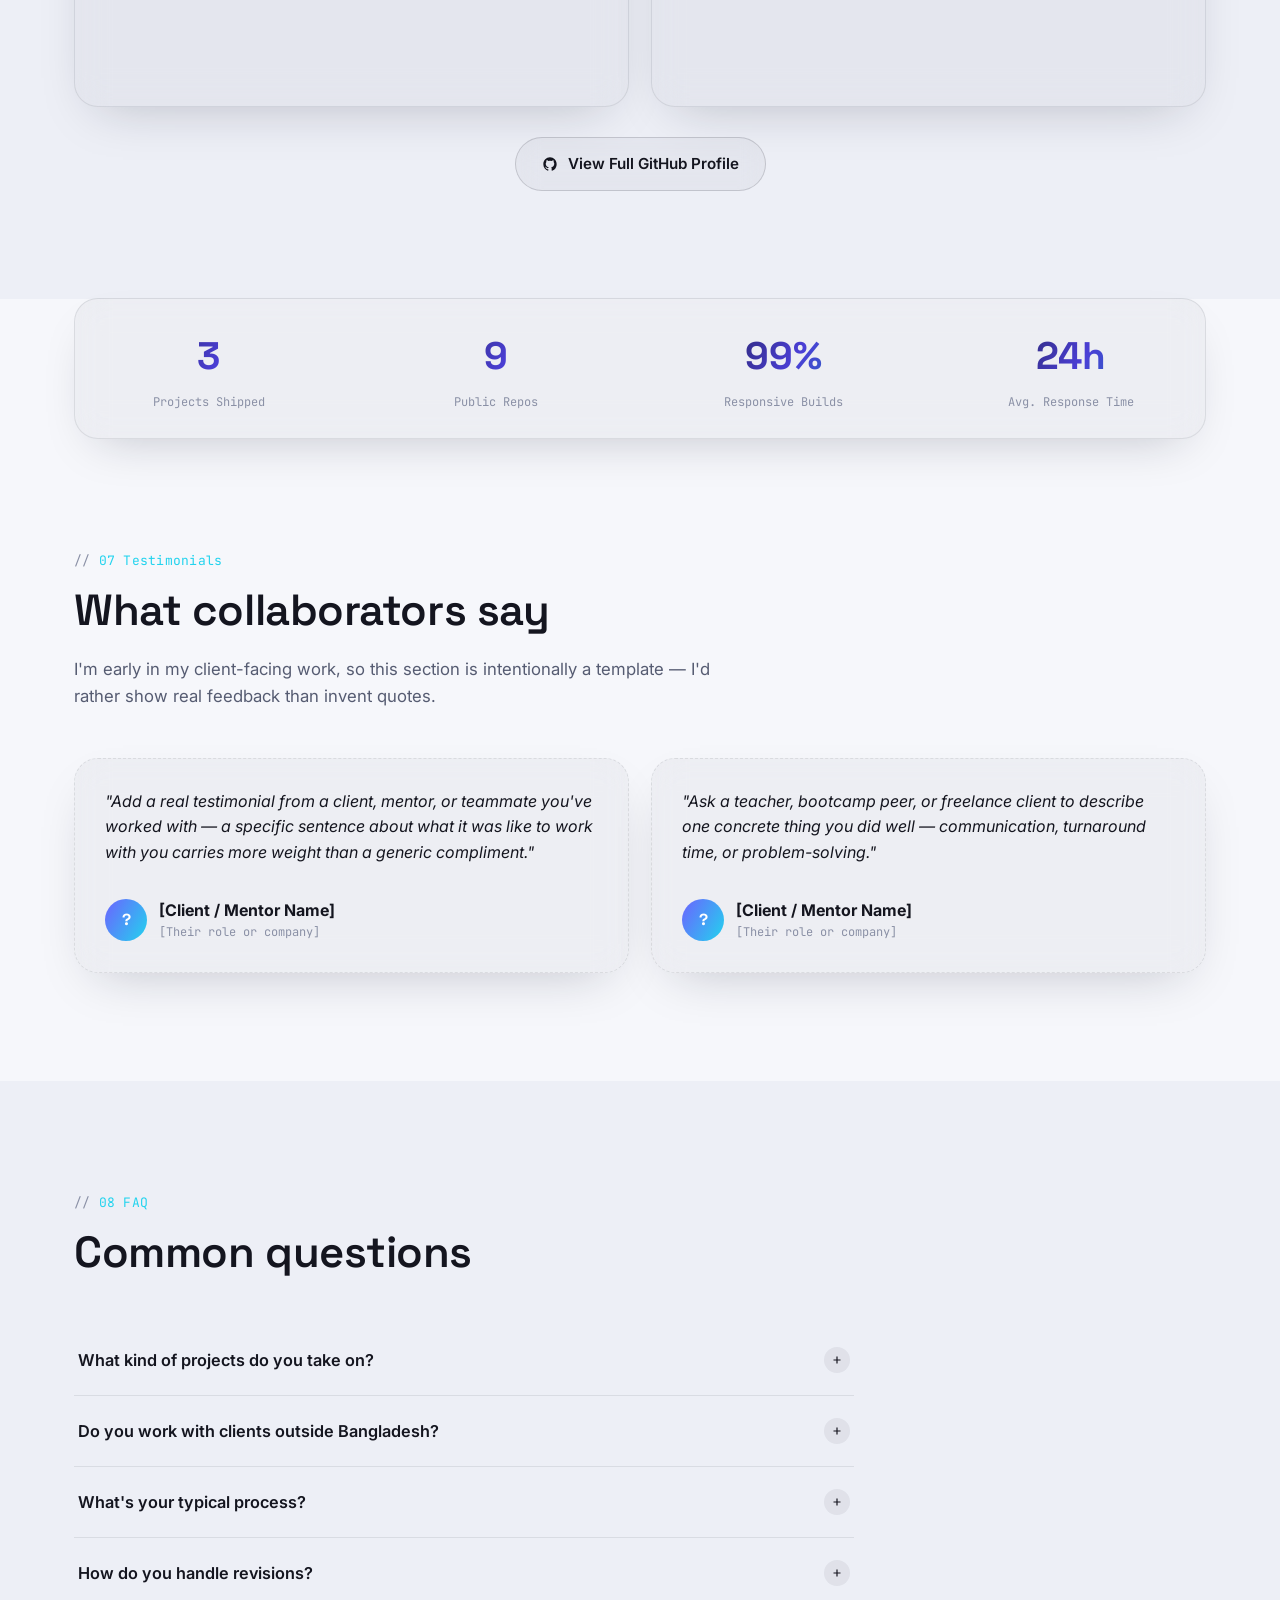
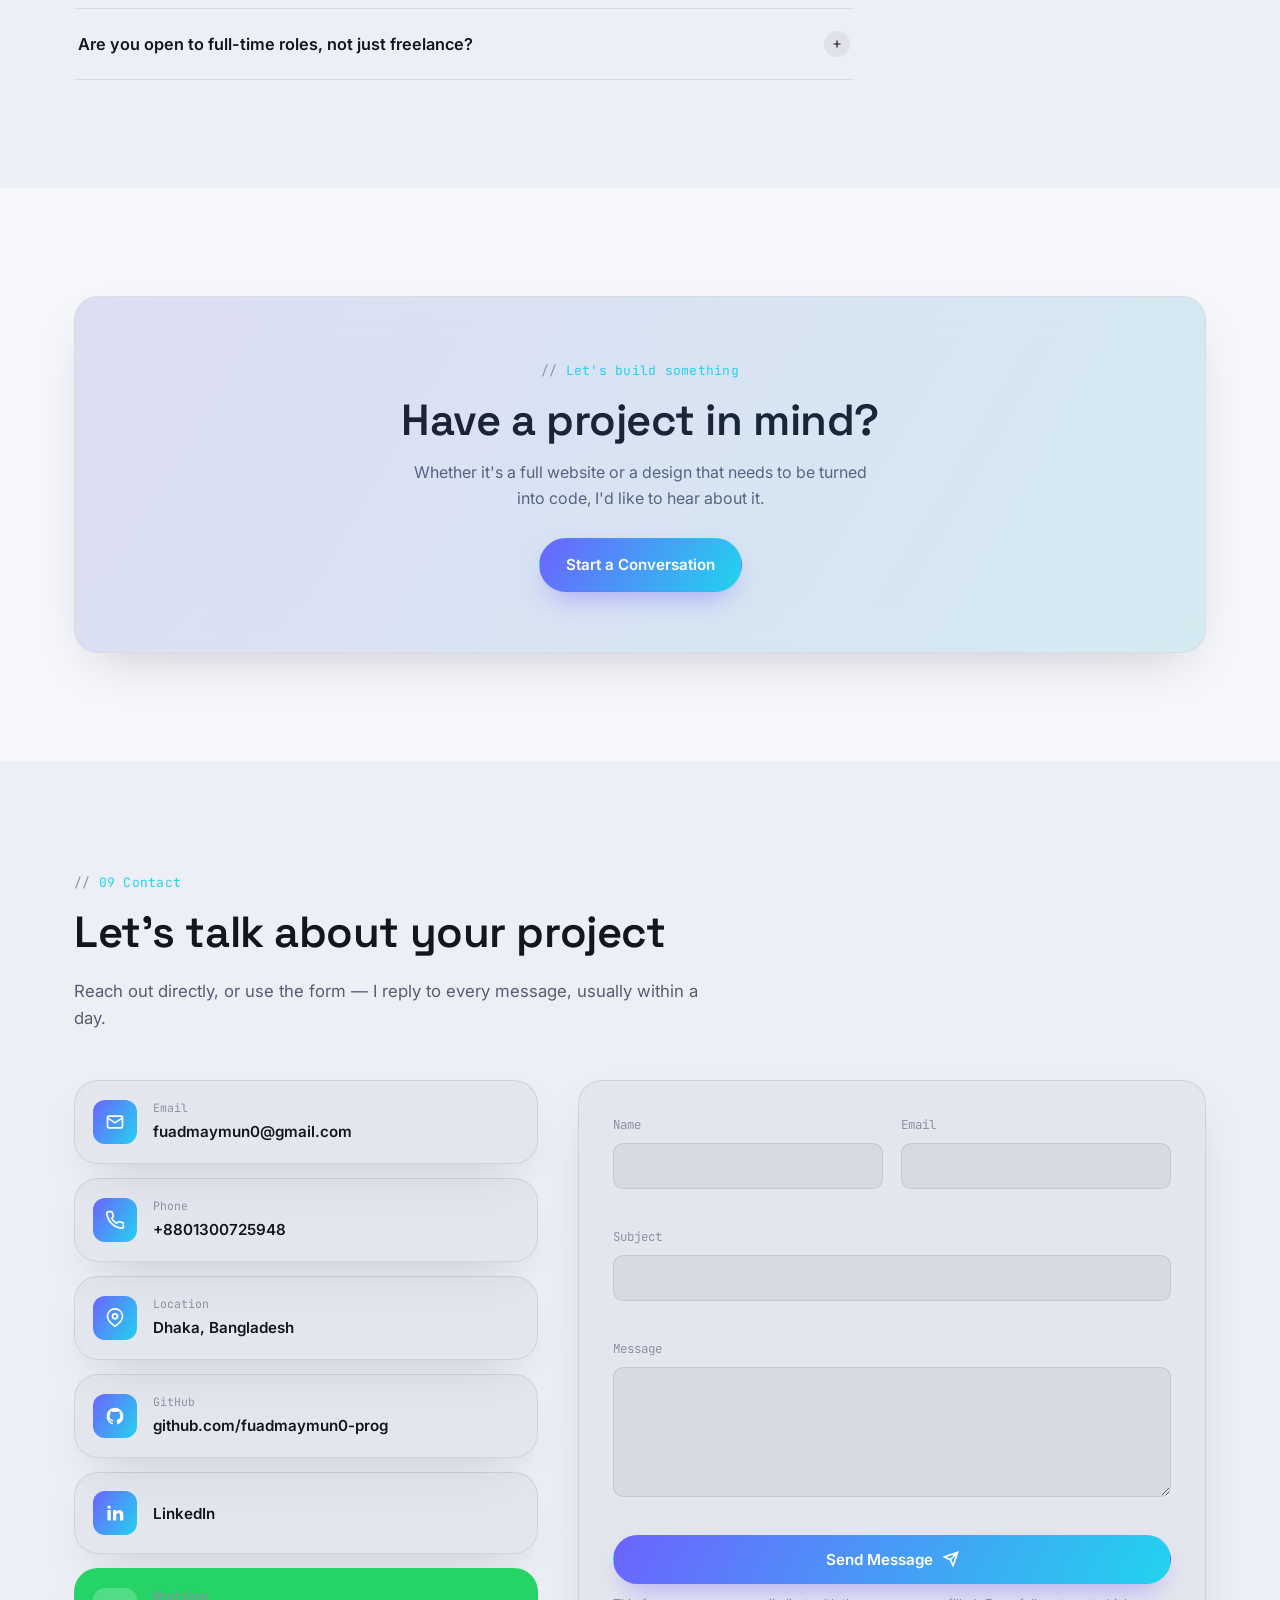
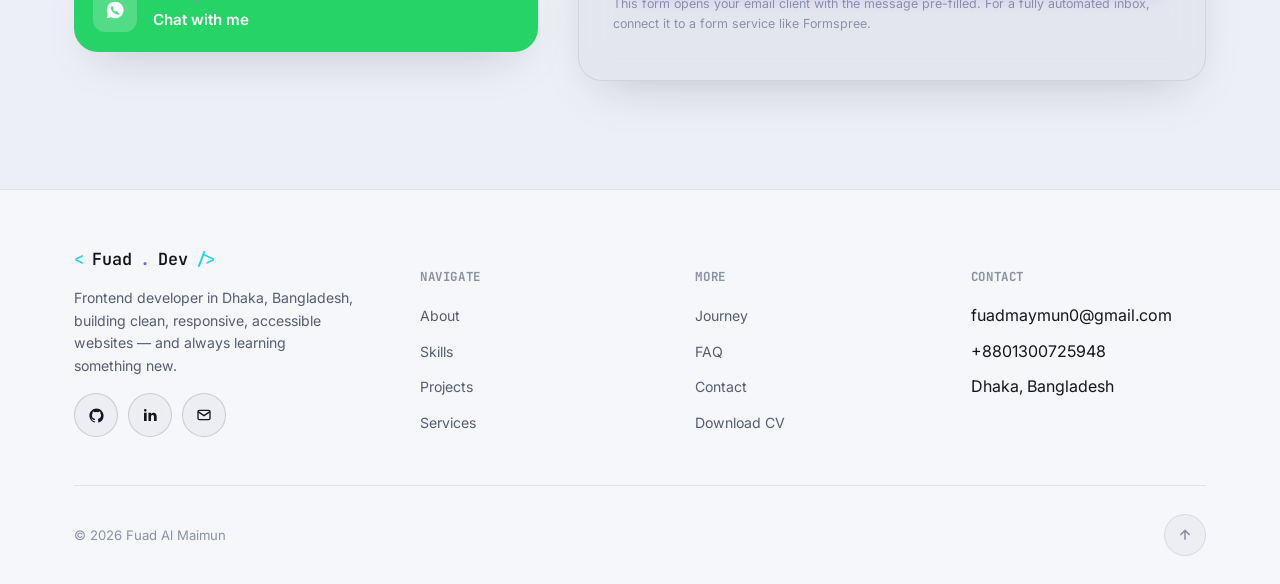
==== commit 3ca3a29a: "first commit" ====
--- a/index.html
+++ b/index.html
@@ -1074,8 +1074,7 @@
           </p>
           <div class="btn-row">
             <a href="#contact" class="btn btn-primary" data-ripple>Start a Conversation</a>
-            <a href="#" class="btn btn-ghost" id="cta-download-cv" data-ripple>Download CV</a>
-          </div>
+            
         </div>
       </div>
     </section>
@@ -1212,7 +1211,7 @@
                   d="M12 2C6.48 2 2 6.58 2 12.25c0 4.53 2.87 8.37 6.84 9.73.5.1.68-.22.68-.5 0-.24-.01-.87-.01-1.71-2.78.62-3.37-1.37-3.37-1.37-.45-1.18-1.11-1.5-1.11-1.5-.9-.64.07-.63.07-.63 1 .07 1.53 1.06 1.53 1.06.89 1.56 2.34 1.11 2.91.85.09-.66.35-1.11.63-1.37-2.22-.26-4.56-1.14-4.56-5.06 0-1.12.39-2.03 1.03-2.75-.1-.26-.45-1.31.1-2.73 0 0 .84-.28 2.75 1.05a9.3 9.3 0 015 0c1.91-1.33 2.75-1.05 2.75-1.05.55 1.42.2 2.47.1 2.73.64.72 1.03 1.63 1.03 2.75 0 3.93-2.34 4.79-4.57 5.05.36.32.68.94.68 1.9 0 1.37-.01 2.47-.01 2.81 0 .28.18.61.69.5A10.26 10.26 0 0022 12.25C22 6.58 17.52 2 12 2z" />
               </svg>
             </a>
-            <a href="#" id="linkedin-link-footer" target="_blank" rel="noopener" class="btn btn-ghost btn-icon"
+            <a href="https://www.linkedin.com/in/fuad-al-maimun-97ba42399?utm_source=share_via&utm_content=profile&utm_medium=member_android" id="linkedin-link-footer" target="_blank" rel="noopener" class="btn btn-ghost btn-icon"
               aria-label="LinkedIn">
               <svg width="16" height="16" viewBox="0 0 24 24" fill="currentColor">
                 <path
@@ -1242,23 +1241,20 @@
             <li><a href="#journey">Journey</a></li>
             <li><a href="#faq">FAQ</a></li>
             <li><a href="#contact">Contact</a></li>
-            <li><a href="#" id="footer-cv">Download CV</a></li>
+            <li><a href="./assets/Fuad_Maymun_Full_Stack_Developer_CV_Template (1).pdf" target="_blank" rel="noopener noreferrer">Download CV</a></li>
           </ul>
         </div>
         <div class="footer-col">
           <h5>Contact</h5>
           <ul>
-            <li>
-              <a href="mailto:fuadmaymun0@gmail.com">fuadmaymun0@gmail.com</a>
-            </li>
-            <li><a href="tel:+8801300725948">+8801300725948</a></li>
-            <li><a href="#">Dhaka, Bangladesh</a></li>
+            <li>fuadmaymun0@gmail.com</li>
+            <li>+8801300725948</li>
+            <li>Dhaka, Bangladesh</li>
           </ul>
         </div>
       </div>
       <div class="footer-bottom">
-        <span>© <span id="year"></span> Fuad Al Maimun. Built with HTML, CSS
-          &amp; JavaScript.</span>
+        <span>© <span id="year"></span> Fuad Al Maimun</span>
         <a href="#hero" class="back-to-top" aria-label="Back to top">
           <svg width="16" height="16" viewBox="0 0 24 24" fill="none" stroke="currentColor" stroke-width="2.4">
             <path d="M12 19V5M5 12l7-7 7 7" />
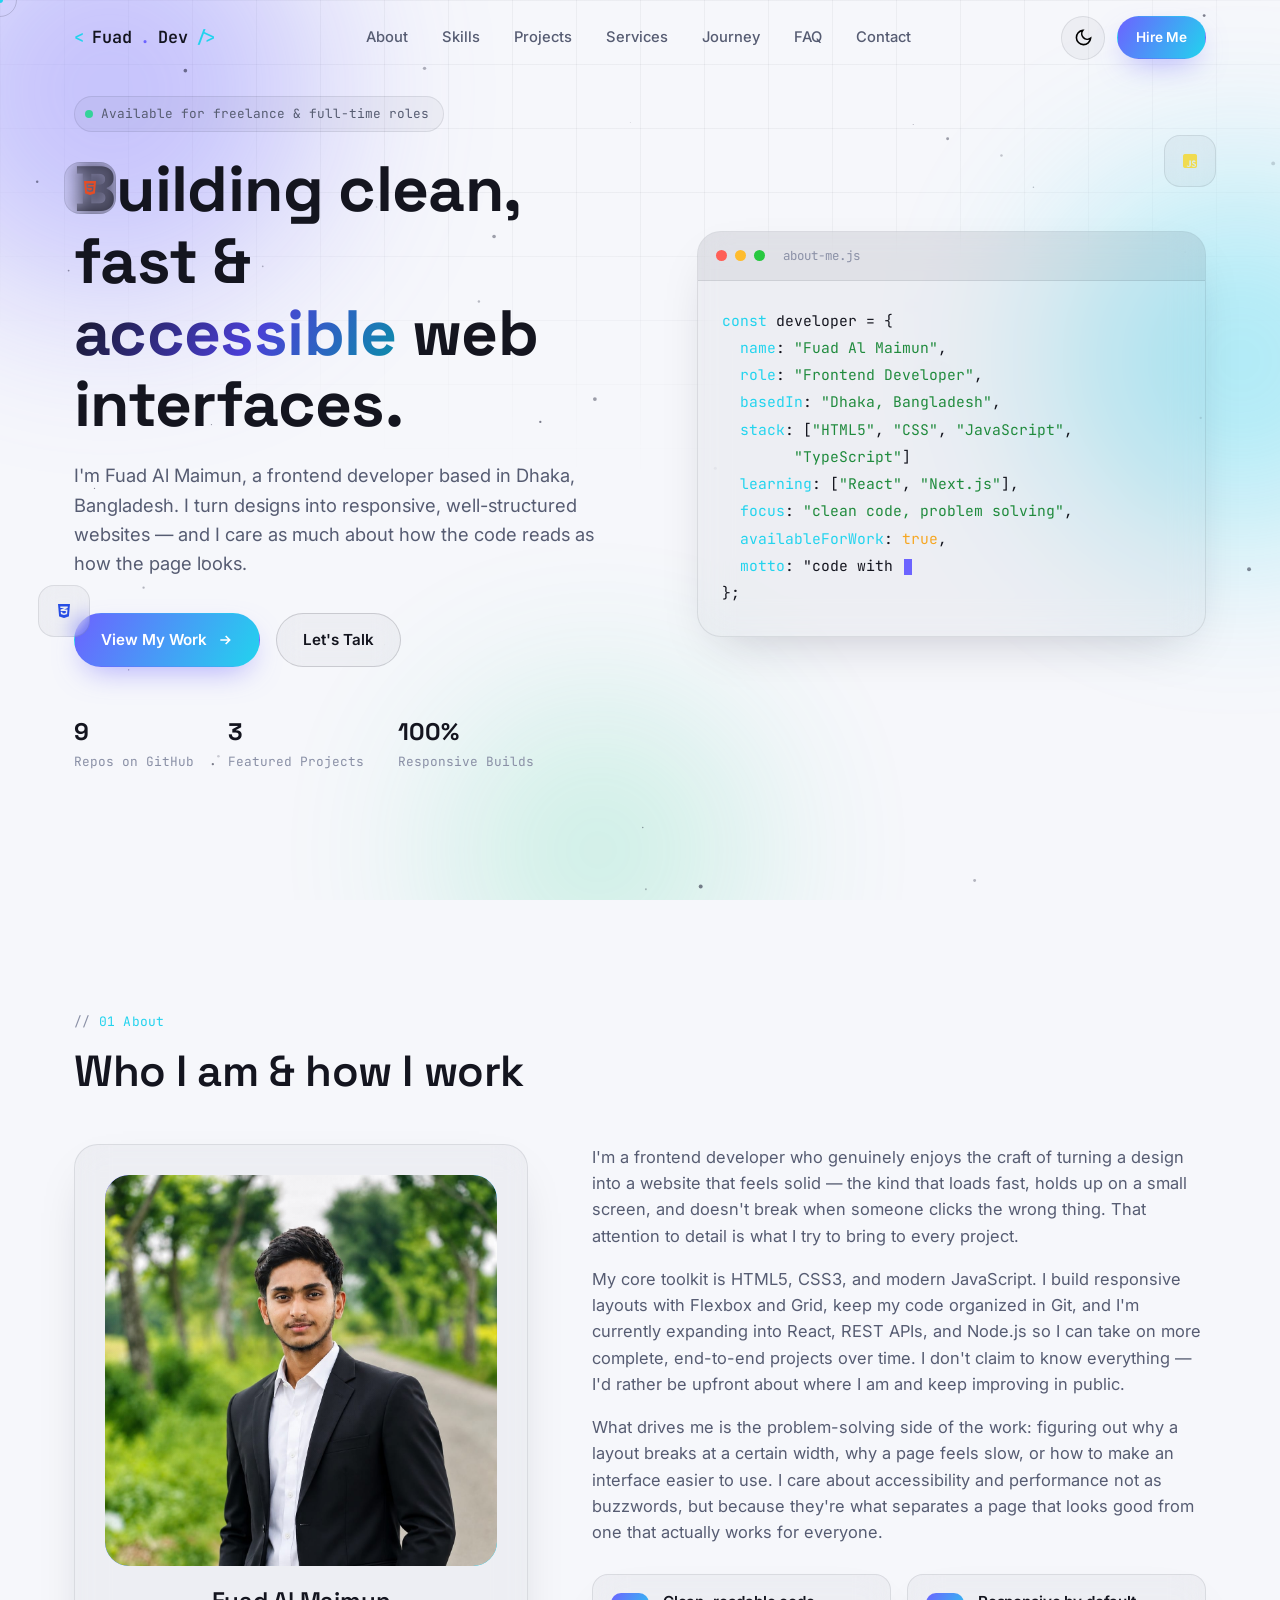
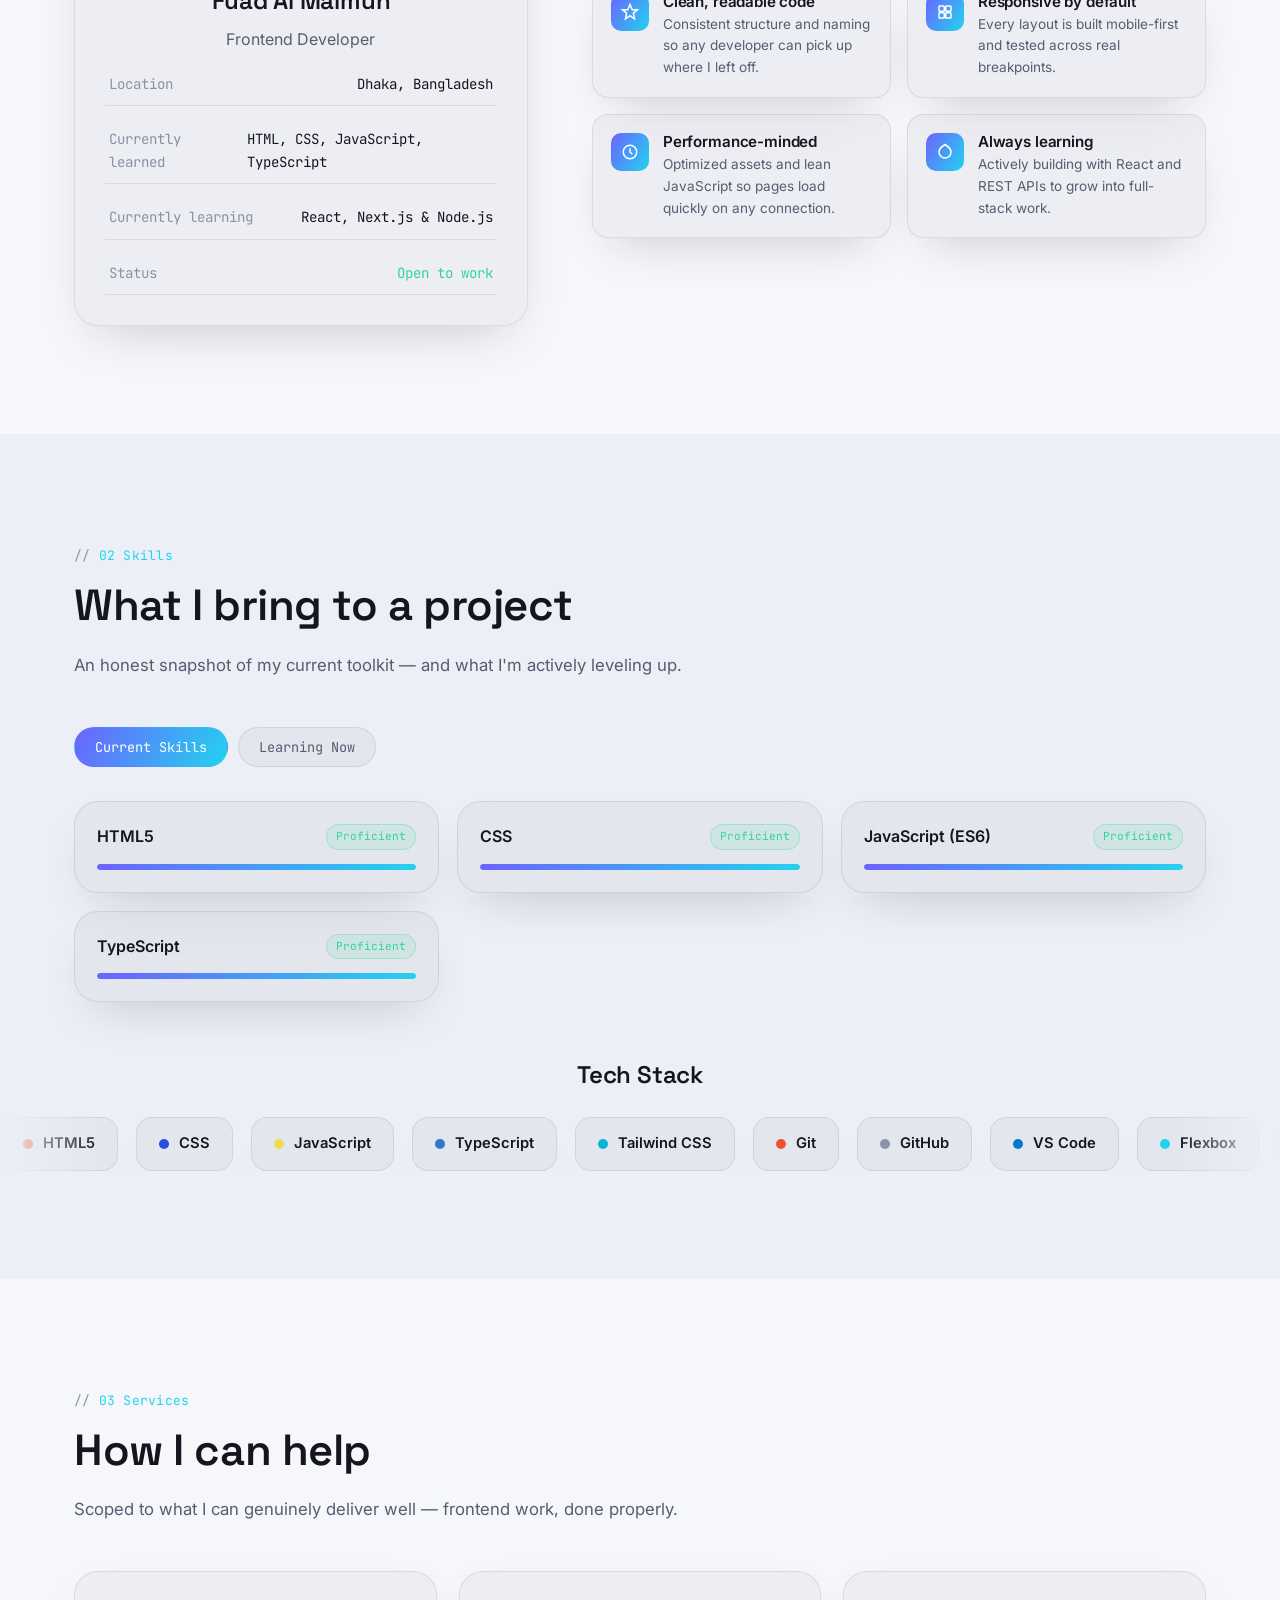
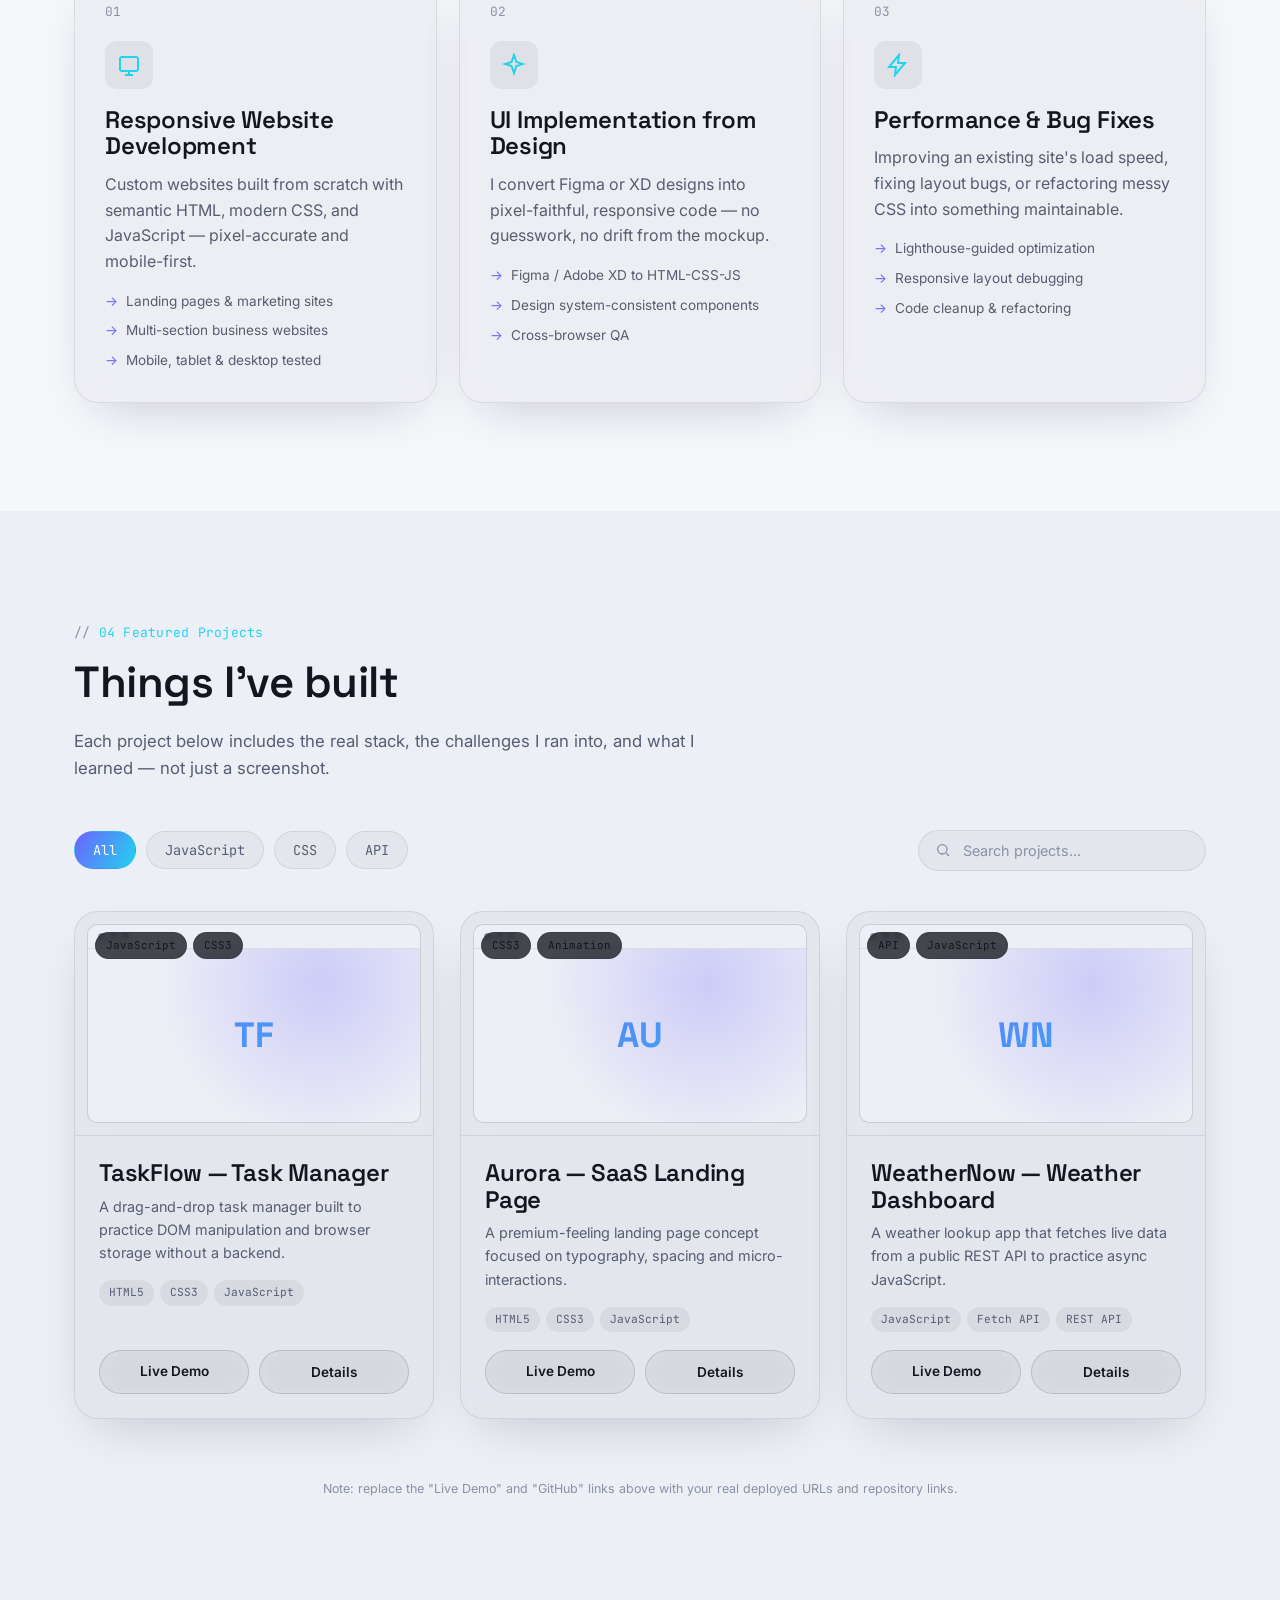
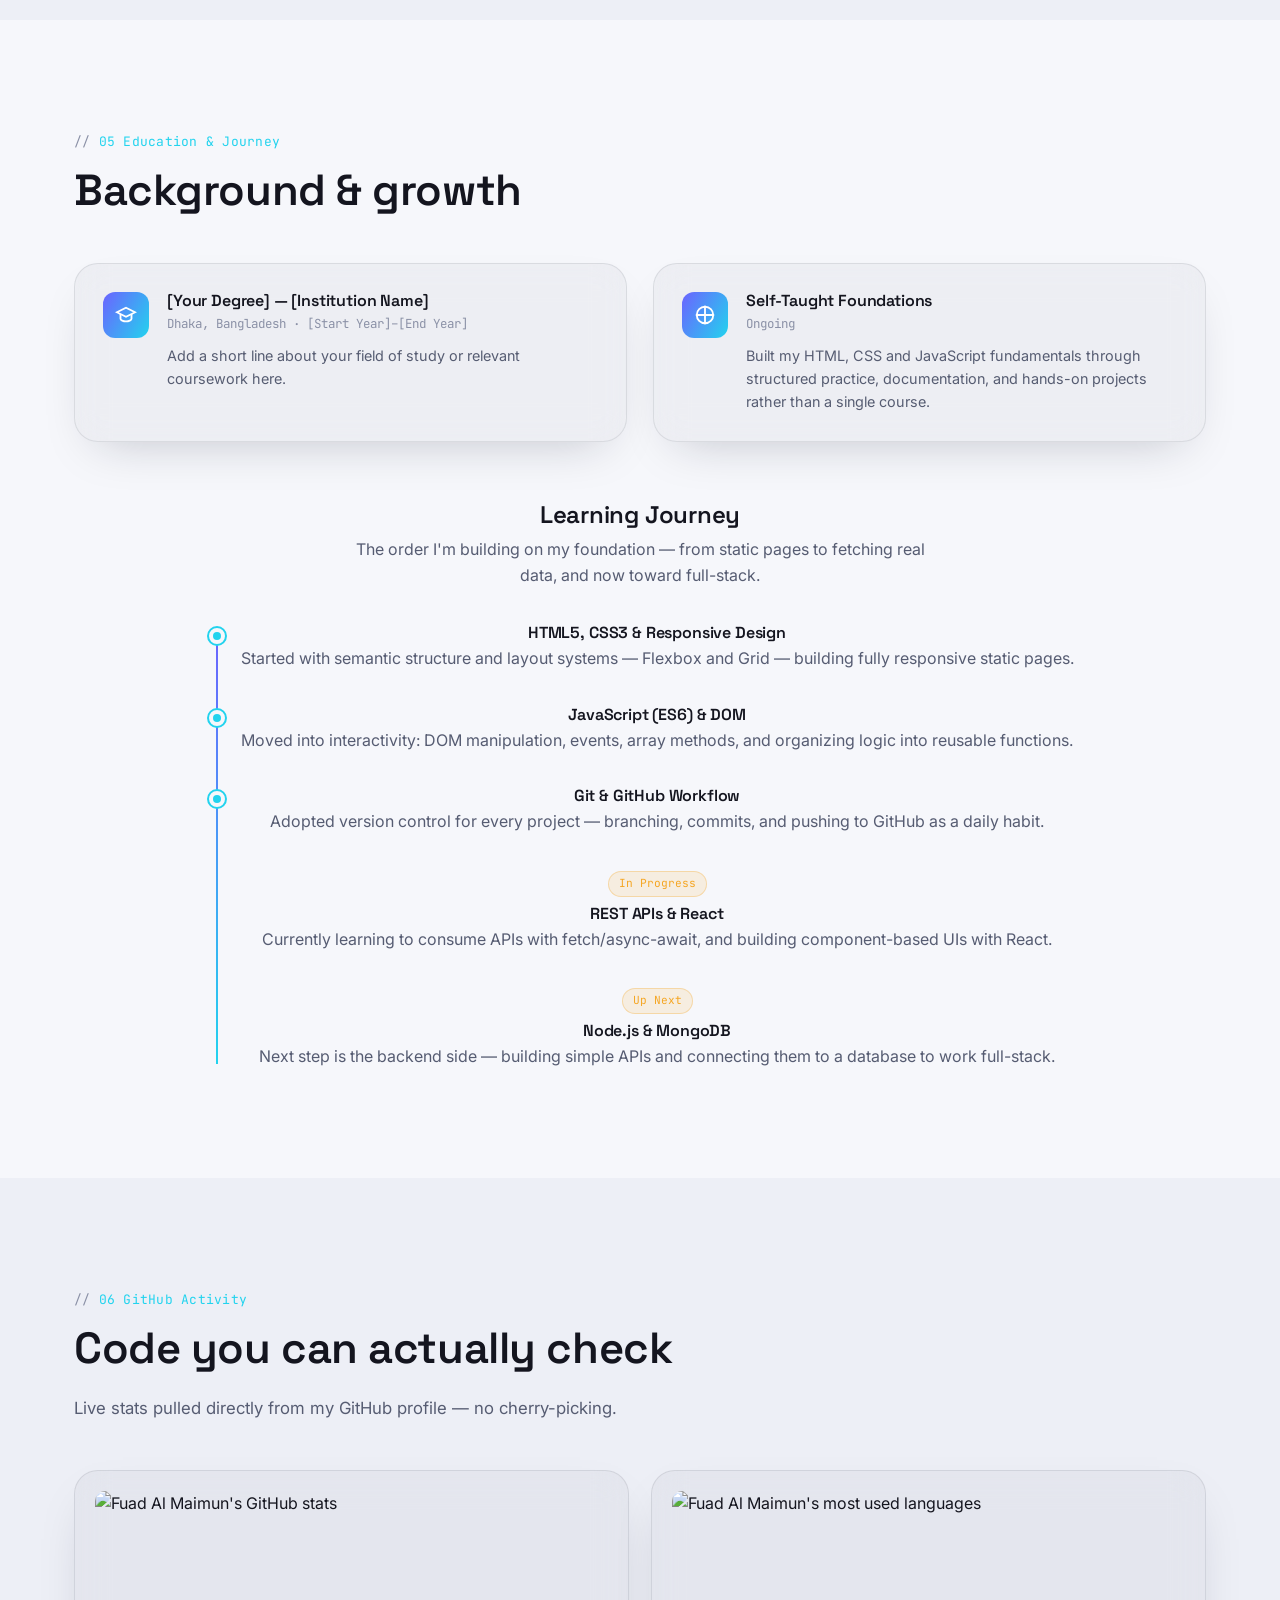
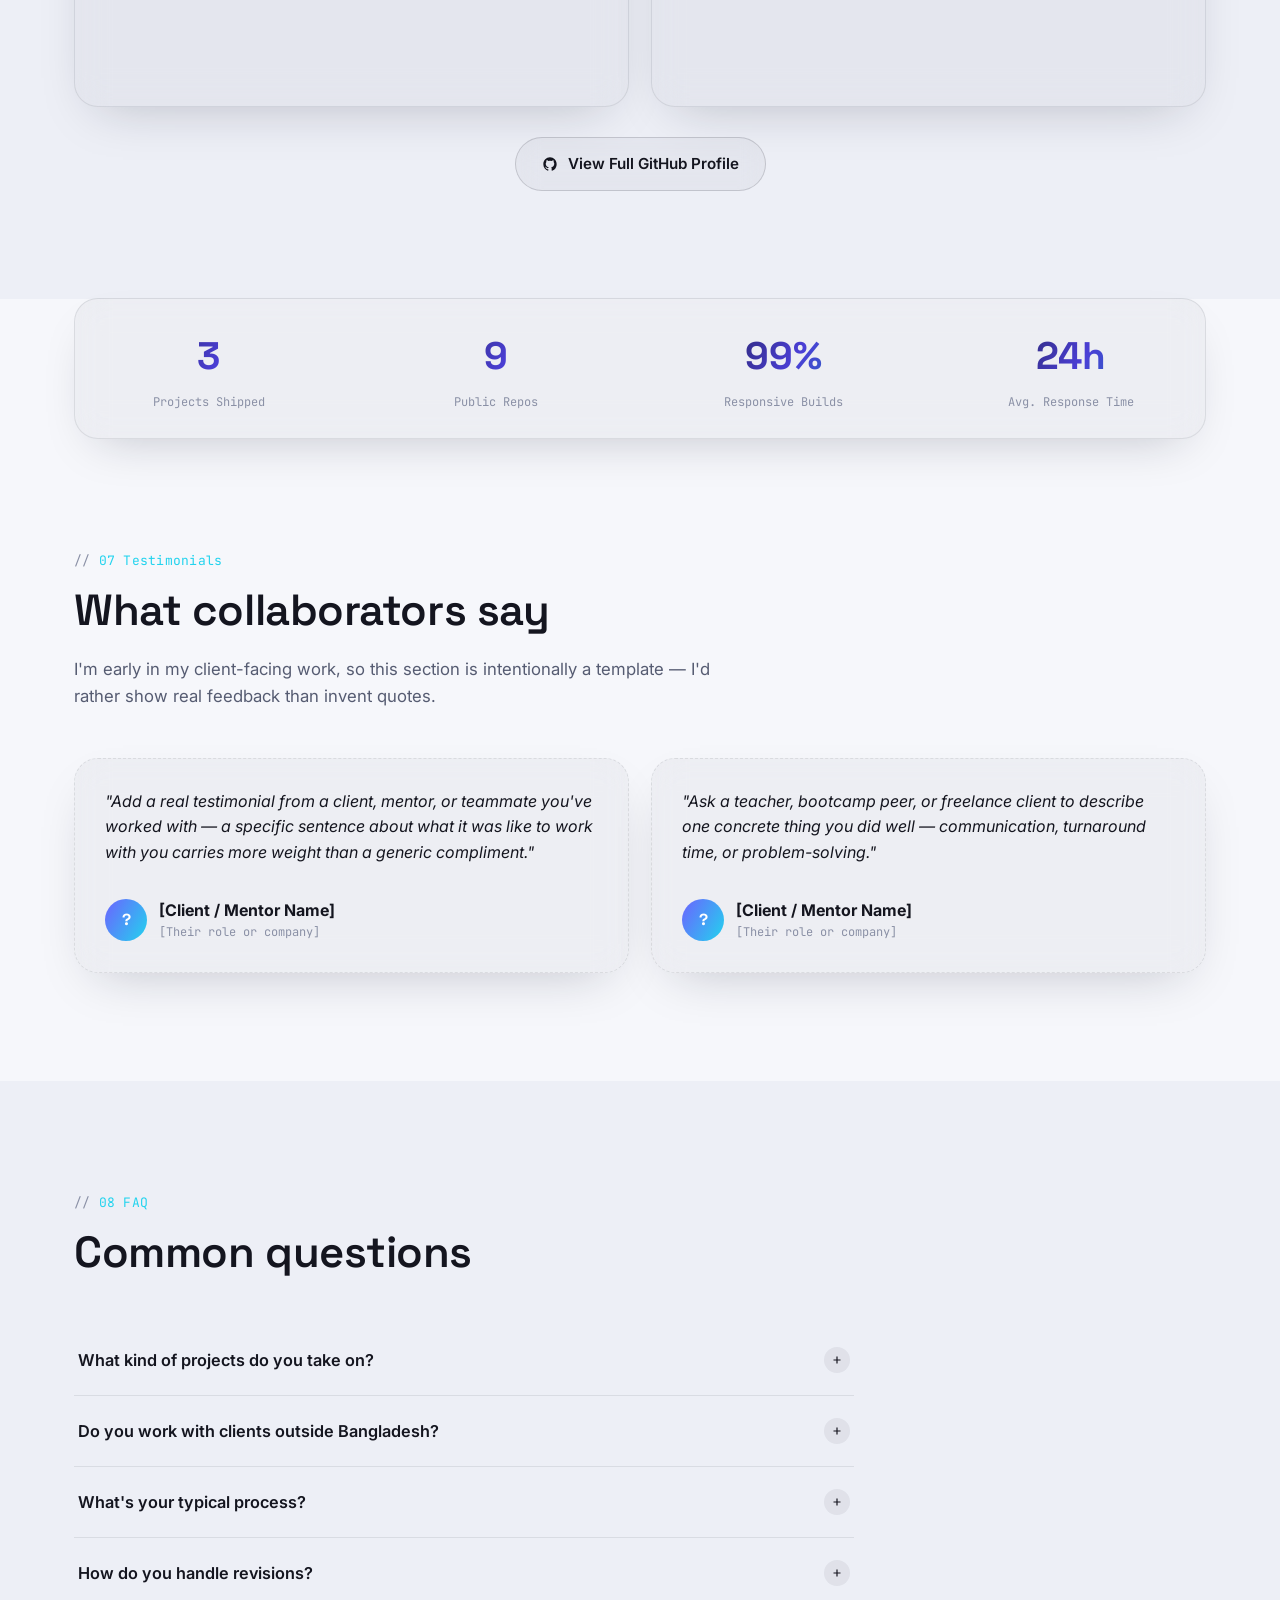
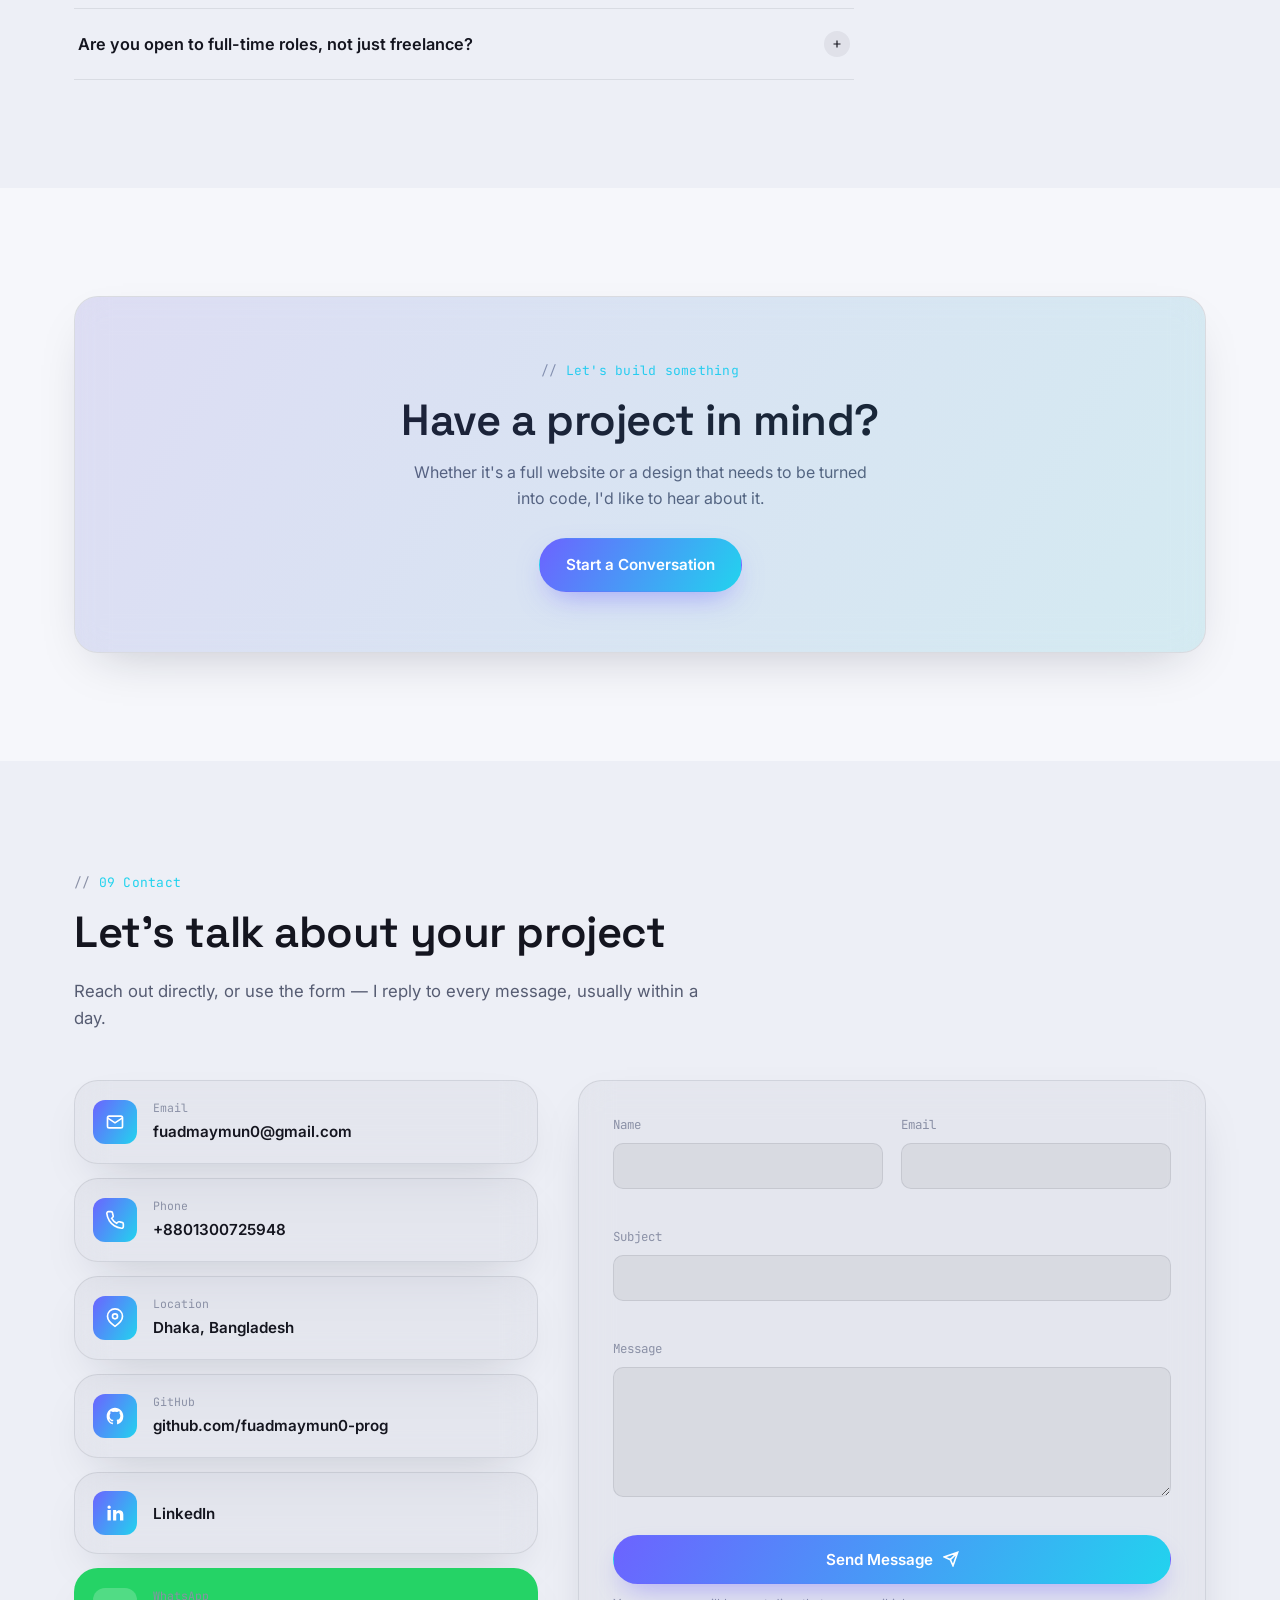
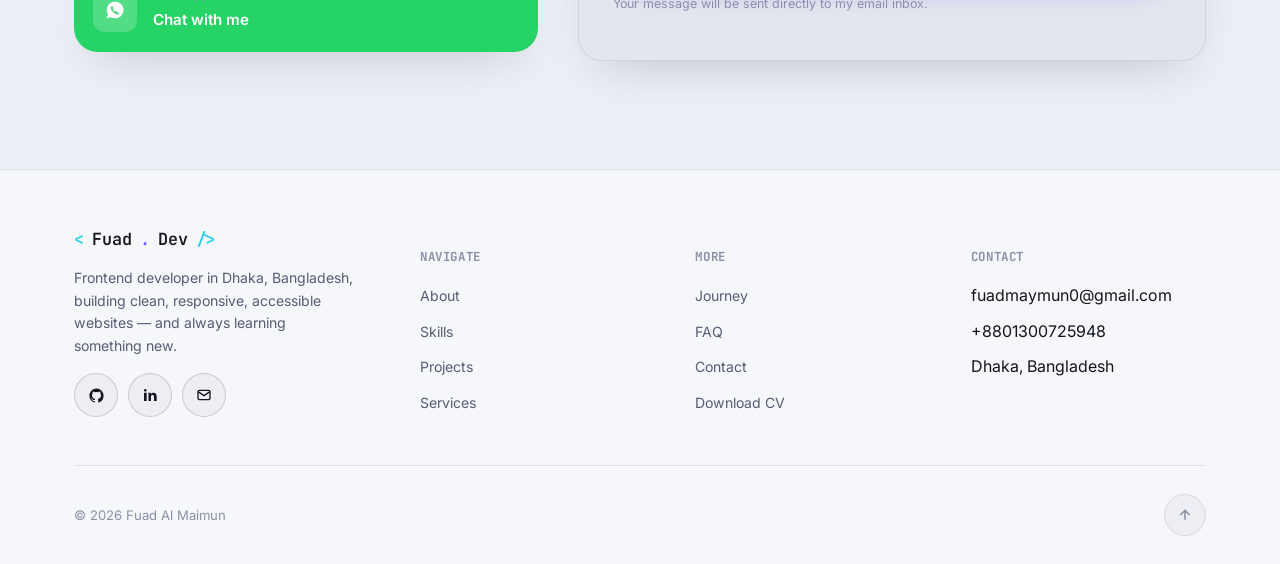
==== commit 3285f8d9: "first commit" ====
--- a/index.html
+++ b/index.html
@@ -7,6 +7,8 @@
   <link rel="stylesheet" href="https://cdnjs.cloudflare.com/ajax/libs/font-awesome/6.4.0/css/all.min.css" />
 
   <link rel="stylesheet" href="https://cdn.jsdelivr.net/gh/devicons/devicon@v2.15.1/devicon.min.css">
+
+  <script type="text/javascript" src="https://cdn.jsdelivr.net/npm/@emailjs/browser@3/dist/email.min.js"></script>
 
   <title>Fuad Al Maimun — Frontend Developer in Dhaka, Bangladesh</title>
   <meta name="description"
@@ -1141,51 +1143,62 @@
             </a>
           </div>
 
-          <form class="contact-form glass" id="contact-form" data-reveal data-reveal-delay="1" novalidate>
-            <div class="form-success" id="form-success" role="status">
-              <svg width="18" height="18" viewBox="0 0 24 24" fill="none" stroke="currentColor" stroke-width="2.4">
-                <path d="M20 6L9 17l-5-5" />
-              </svg>
-              Message ready — your email app should now be open to send it.
-            </div>
-            <div class="form-row">
-              <div class="form-group">
-                <label for="name">Name</label>
-                <input type="text" id="name" name="name" required autocomplete="name" />
-                <span class="form-error" id="err-name"></span>
-              </div>
-              <div class="form-group">
-                <label for="email">Email</label>
-                <input type="email" id="email" name="email" required autocomplete="email" />
-                <span class="form-error" id="err-email"></span>
-              </div>
-            </div>
-            <div class="form-row">
-              <div class="form-group full">
-                <label for="subject">Subject</label>
-                <input type="text" id="subject" name="subject" required />
-                <span class="form-error" id="err-subject"></span>
-              </div>
-            </div>
-            <div class="form-row">
-              <div class="form-group full">
-                <label for="message">Message</label>
-                <textarea id="message" name="message" required></textarea>
-                <span class="form-error" id="err-message"></span>
-              </div>
-            </div>
-            <button type="submit" class="btn btn-primary" style="width: 100%" data-ripple>
-              Send Message
-              <svg width="16" height="16" viewBox="0 0 24 24" fill="none" stroke="currentColor" stroke-width="2.4">
-                <path d="M22 2L11 13M22 2l-7 20-4-9-9-4 20-7z" />
-              </svg>
-            </button>
-            <p class="form-note">
-              This form opens your email client with the message pre-filled.
-              For a fully automated inbox, connect it to a form service like
-              Formspree.
-            </p>
-          </form>
+        <form class="contact-form glass" id="contact-form" action="https://api.web3forms.com/submit" method="POST" data-reveal data-reveal-delay="1" novalidate>
+  
+  <!-- Web3Forms Access Key (এখানে আপনার কি-টি বসাবেন) -->
+  <input type="hidden" name="access_key" value="9338b7f7-d8dc-4894-bb33-93df710a9c2e">
+
+  <!-- প্রেরকের জায়গায় আপনার ব্র্যান্ড বা ওয়েবসাইটের নাম দেখাবে -->
+<input type="hidden" name="from_name" value="Fuad Dev Portfolio">
+
+  <div class="form-success" id="form-success" role="status">
+    <svg width="18" height="18" viewBox="0 0 24 24" fill="none" stroke="currentColor" stroke-width="2.4">
+      <path d="M20 6L9 17l-5-5" />
+    </svg>
+    Message sent successfully! I will get back to you soon.
+  </div>
+
+  <div class="form-row">
+    <div class="form-group">
+      <label for="name">Name</label>
+      <input type="text" id="name" name="name" required autocomplete="name" />
+      <span class="form-error" id="err-name"></span>
+    </div>
+
+    <div class="form-group">
+      <label for="email">Email</label>
+      <input type="email" id="email" name="email" required autocomplete="email" />
+      <span class="form-error" id="err-email"></span>
+    </div>
+  </div>
+
+  <div class="form-row">
+    <div class="form-group full">
+      <label for="subject">Subject</label>
+      <input type="text" id="subject" name="subject" required />
+      <span class="form-error" id="err-subject"></span>
+    </div>
+  </div>
+
+  <div class="form-row">
+    <div class="form-group full">
+      <label for="message">Message</label>
+      <textarea id="message" name="message" required></textarea>
+      <span class="form-error" id="err-message"></span>
+    </div>
+  </div>
+
+  <button type="submit" class="btn btn-primary" style="width: 100%" data-ripple>
+    Send Message
+    <svg width="16" height="16" viewBox="0 0 24 24" fill="none" stroke="currentColor" stroke-width="2.4">
+      <path d="M22 2L11 13M22 2l-7 20-4-9-9-4 20-7z" />
+    </svg>
+  </button>
+
+  <p class="form-note">
+    Your message will be sent directly to my email inbox.
+  </p>
+</form>
         </div>
       </div>
     </section>
@@ -1264,6 +1277,7 @@
     </div>
   </footer>
 
+
   <script src="js/script.js" defer></script>
 </body>
 
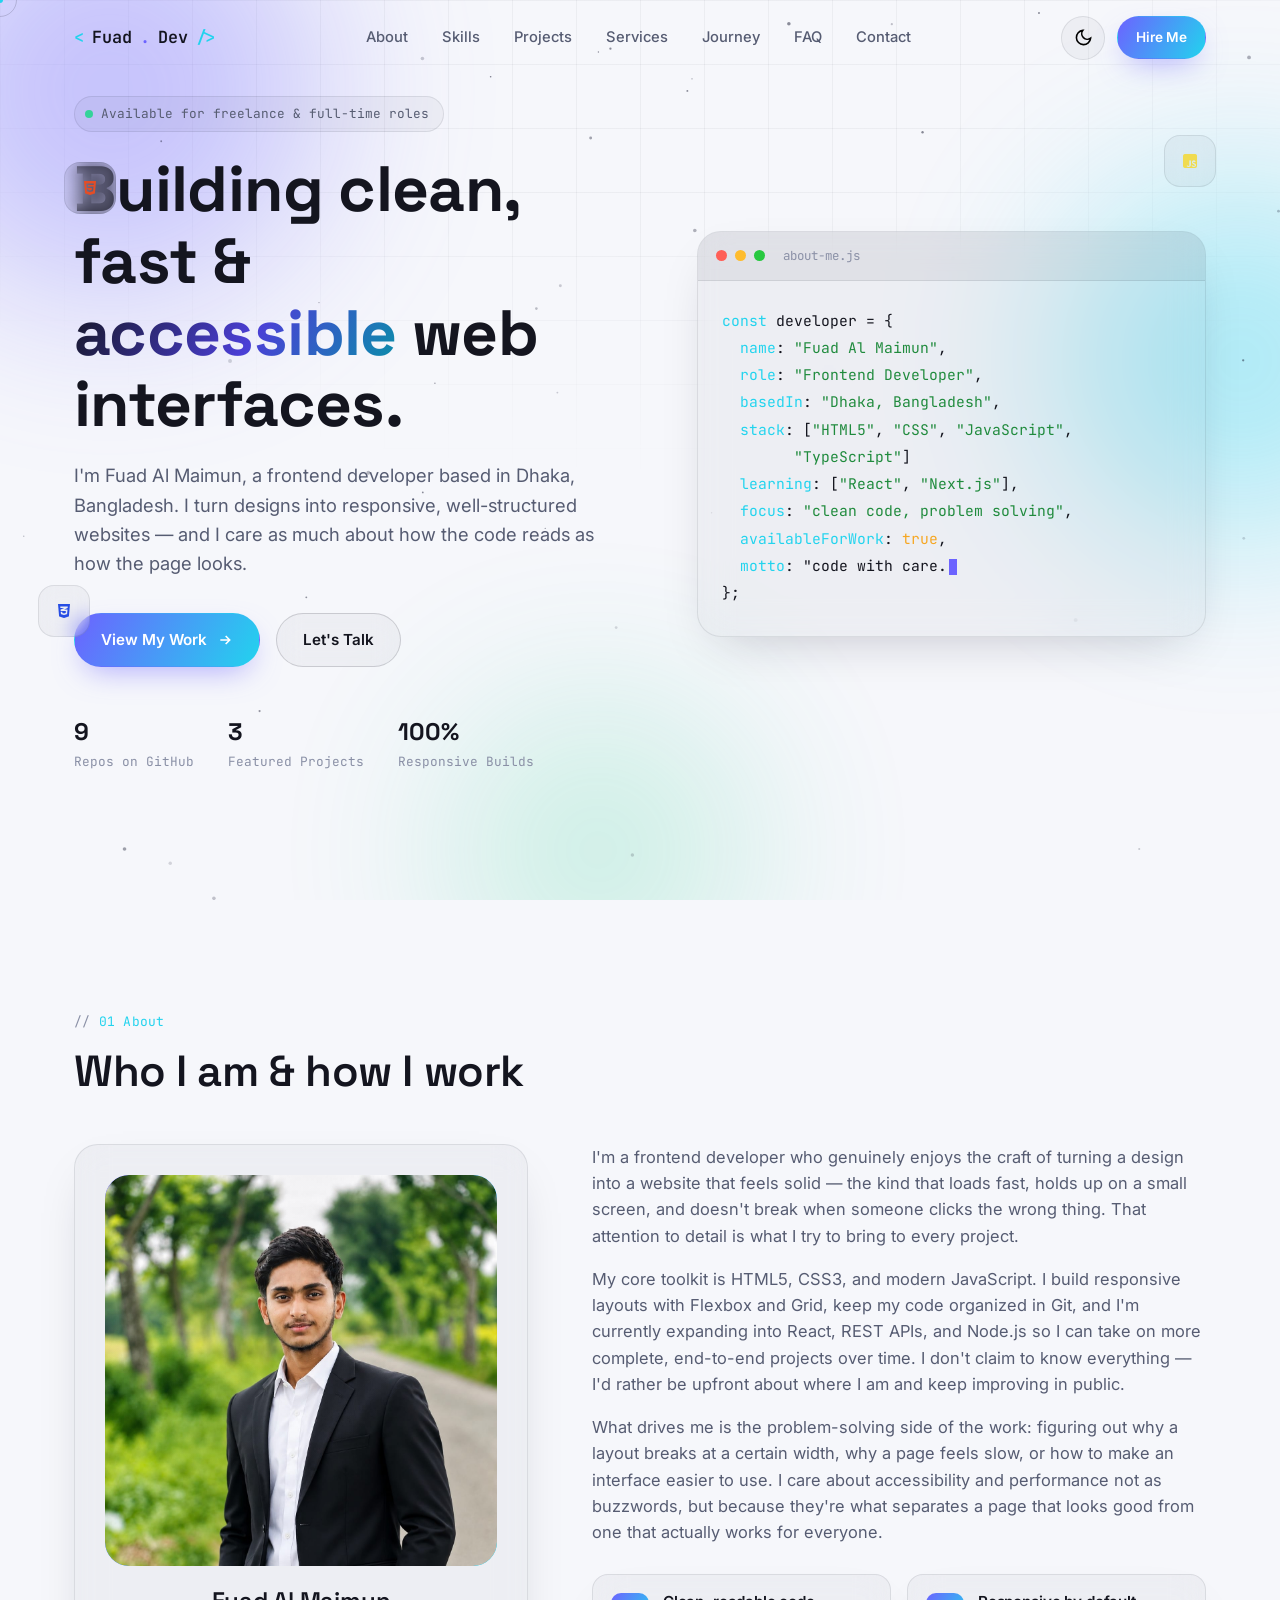
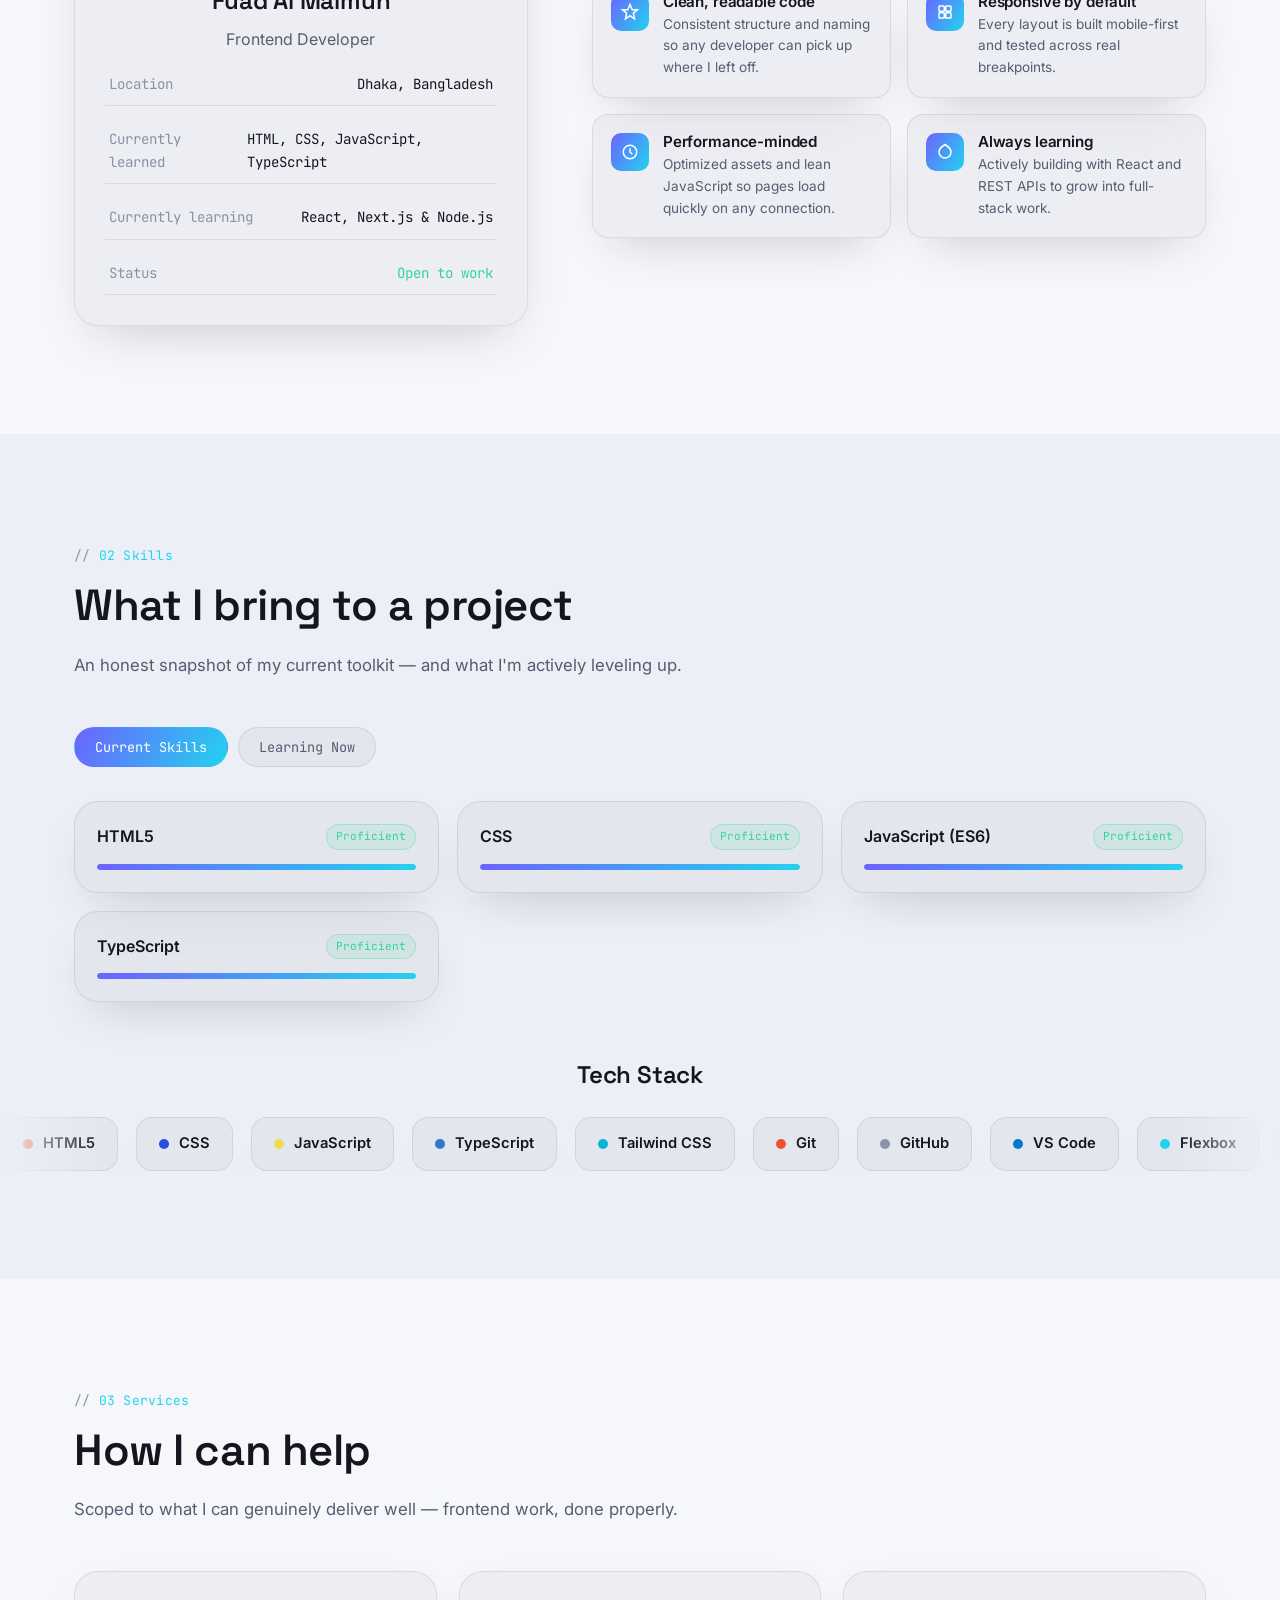
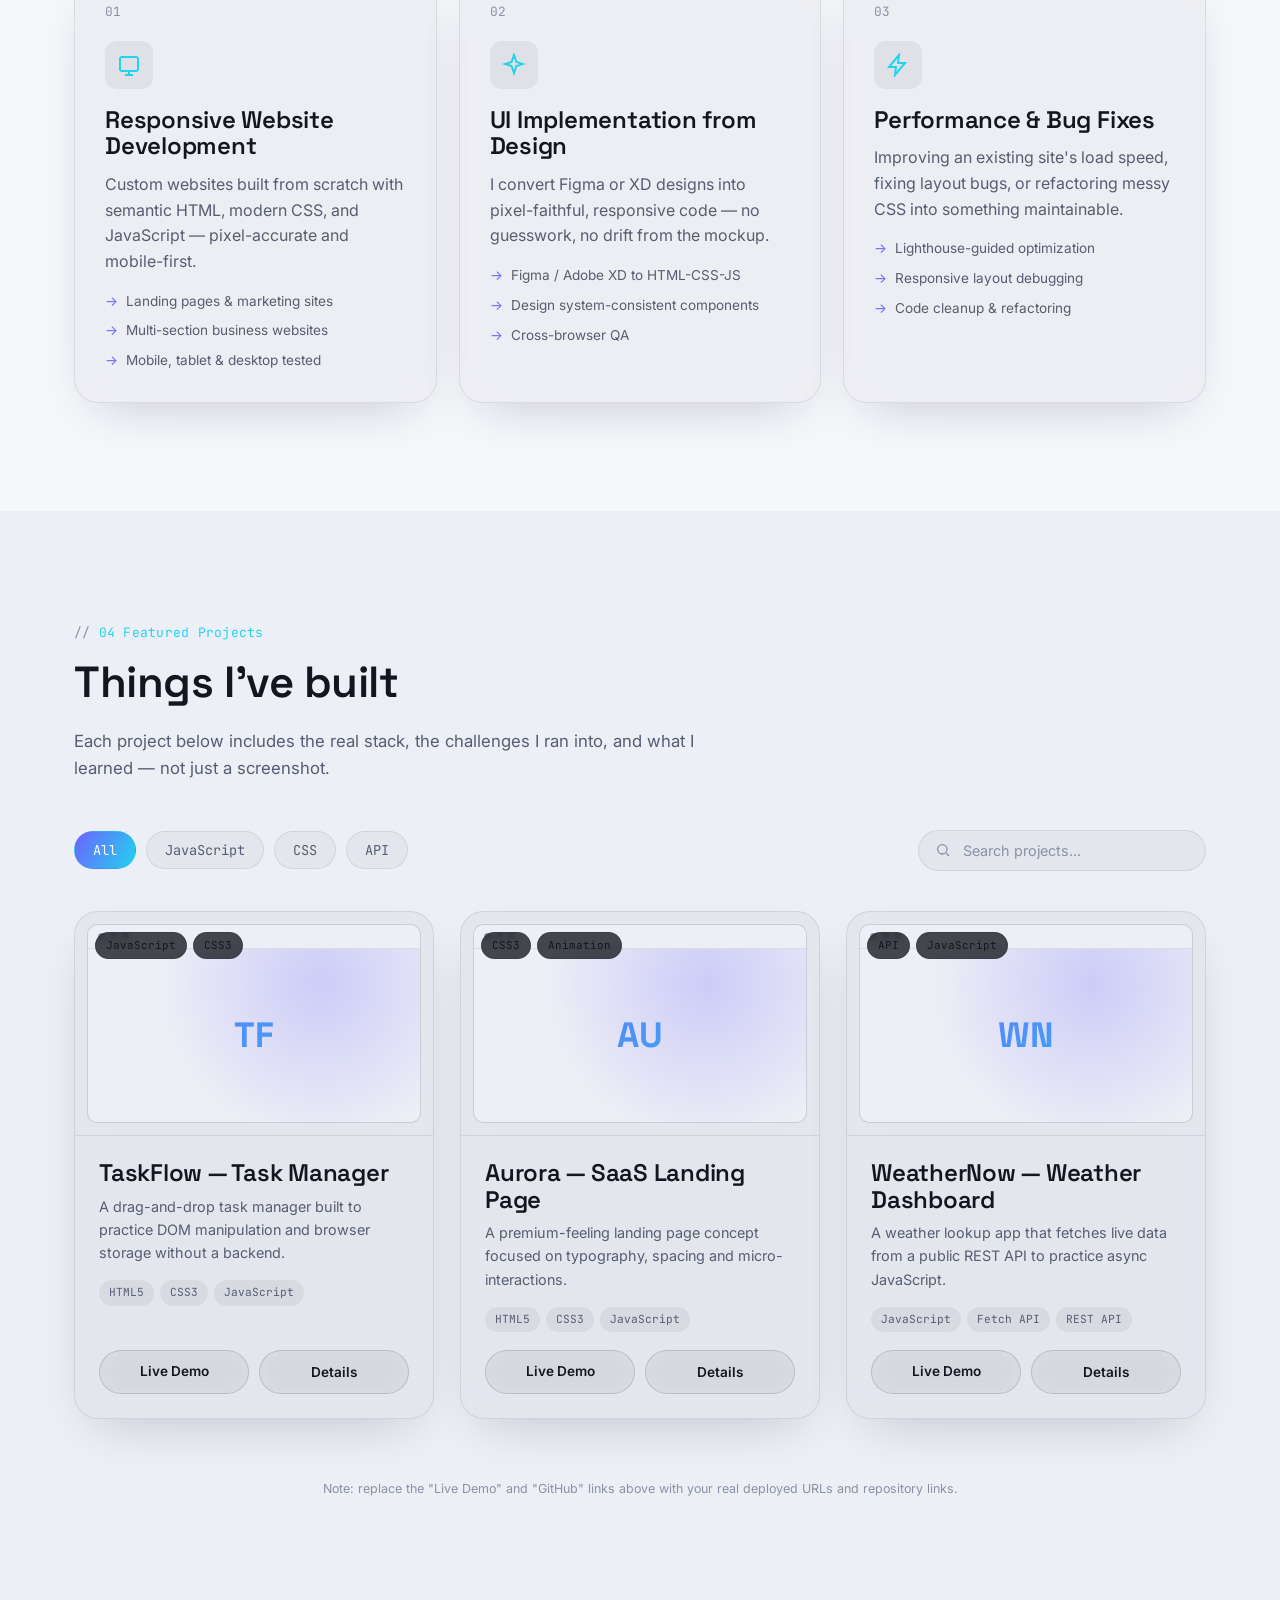
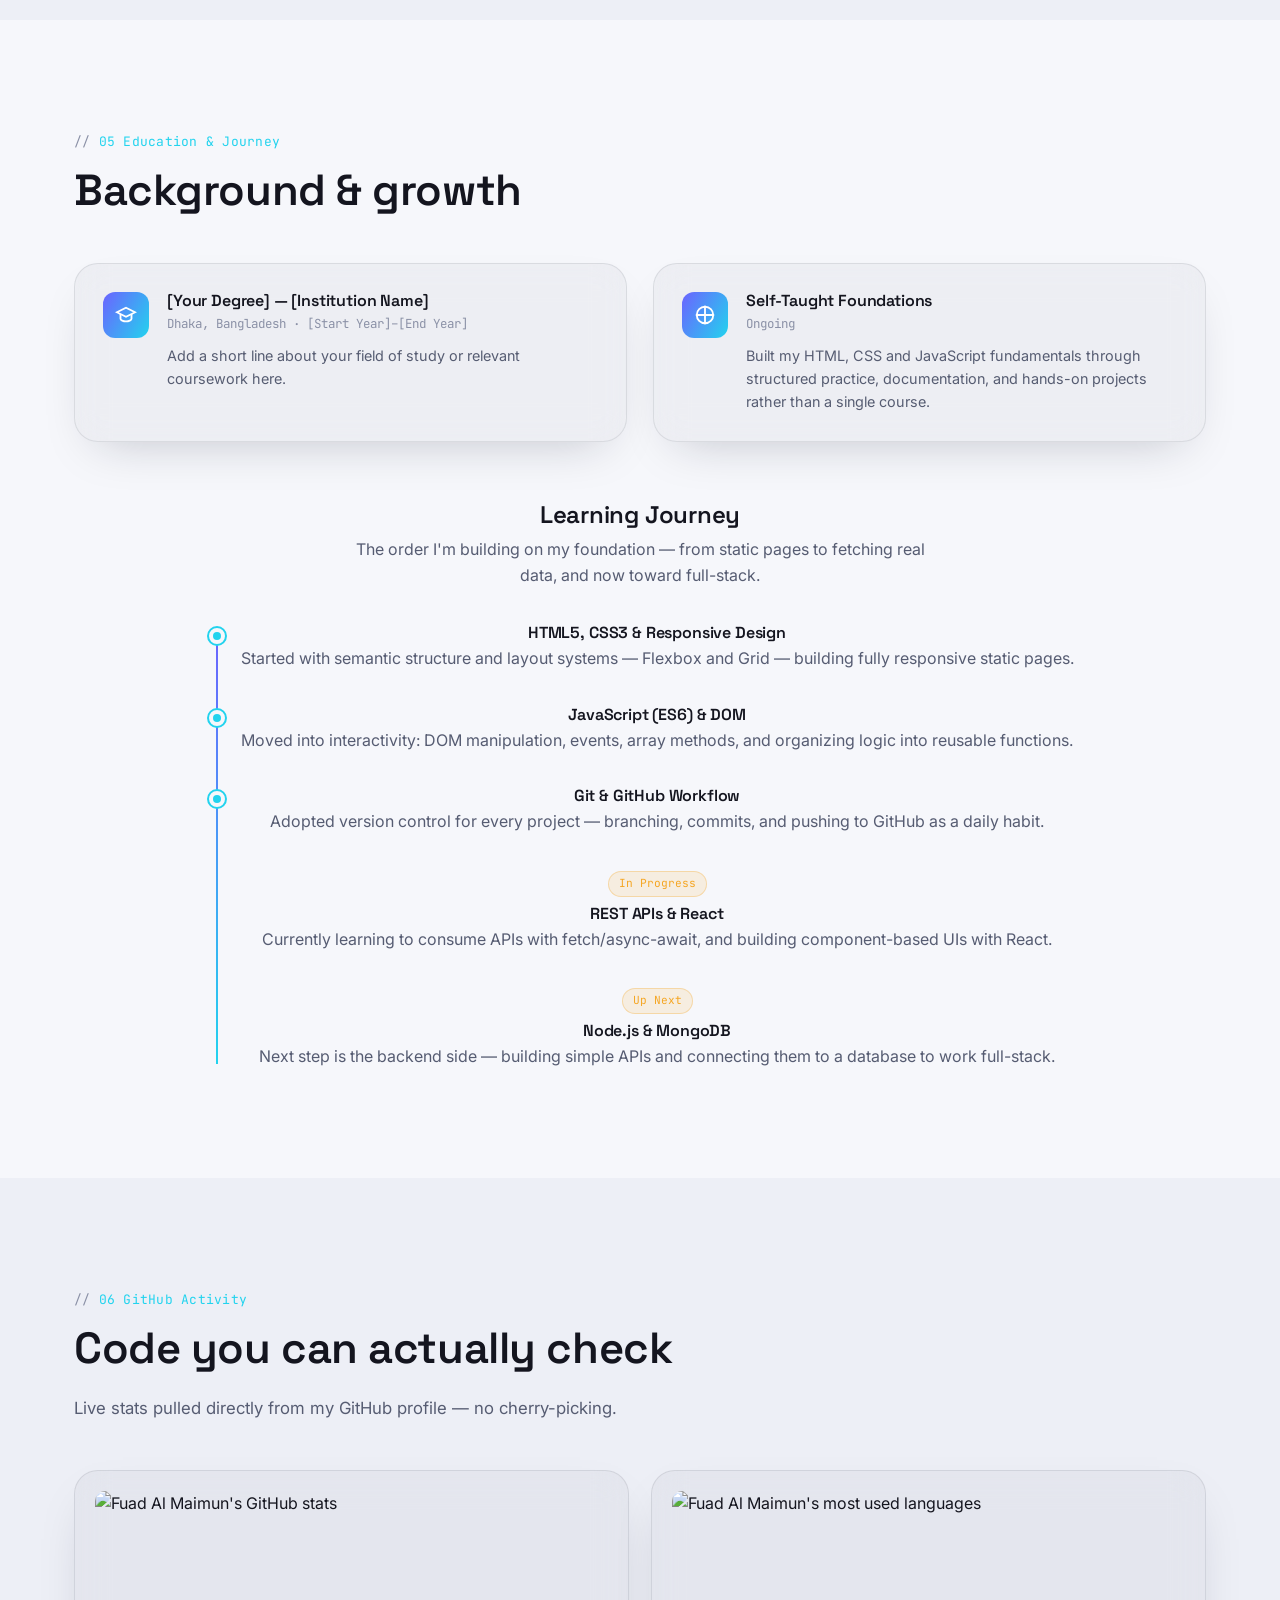
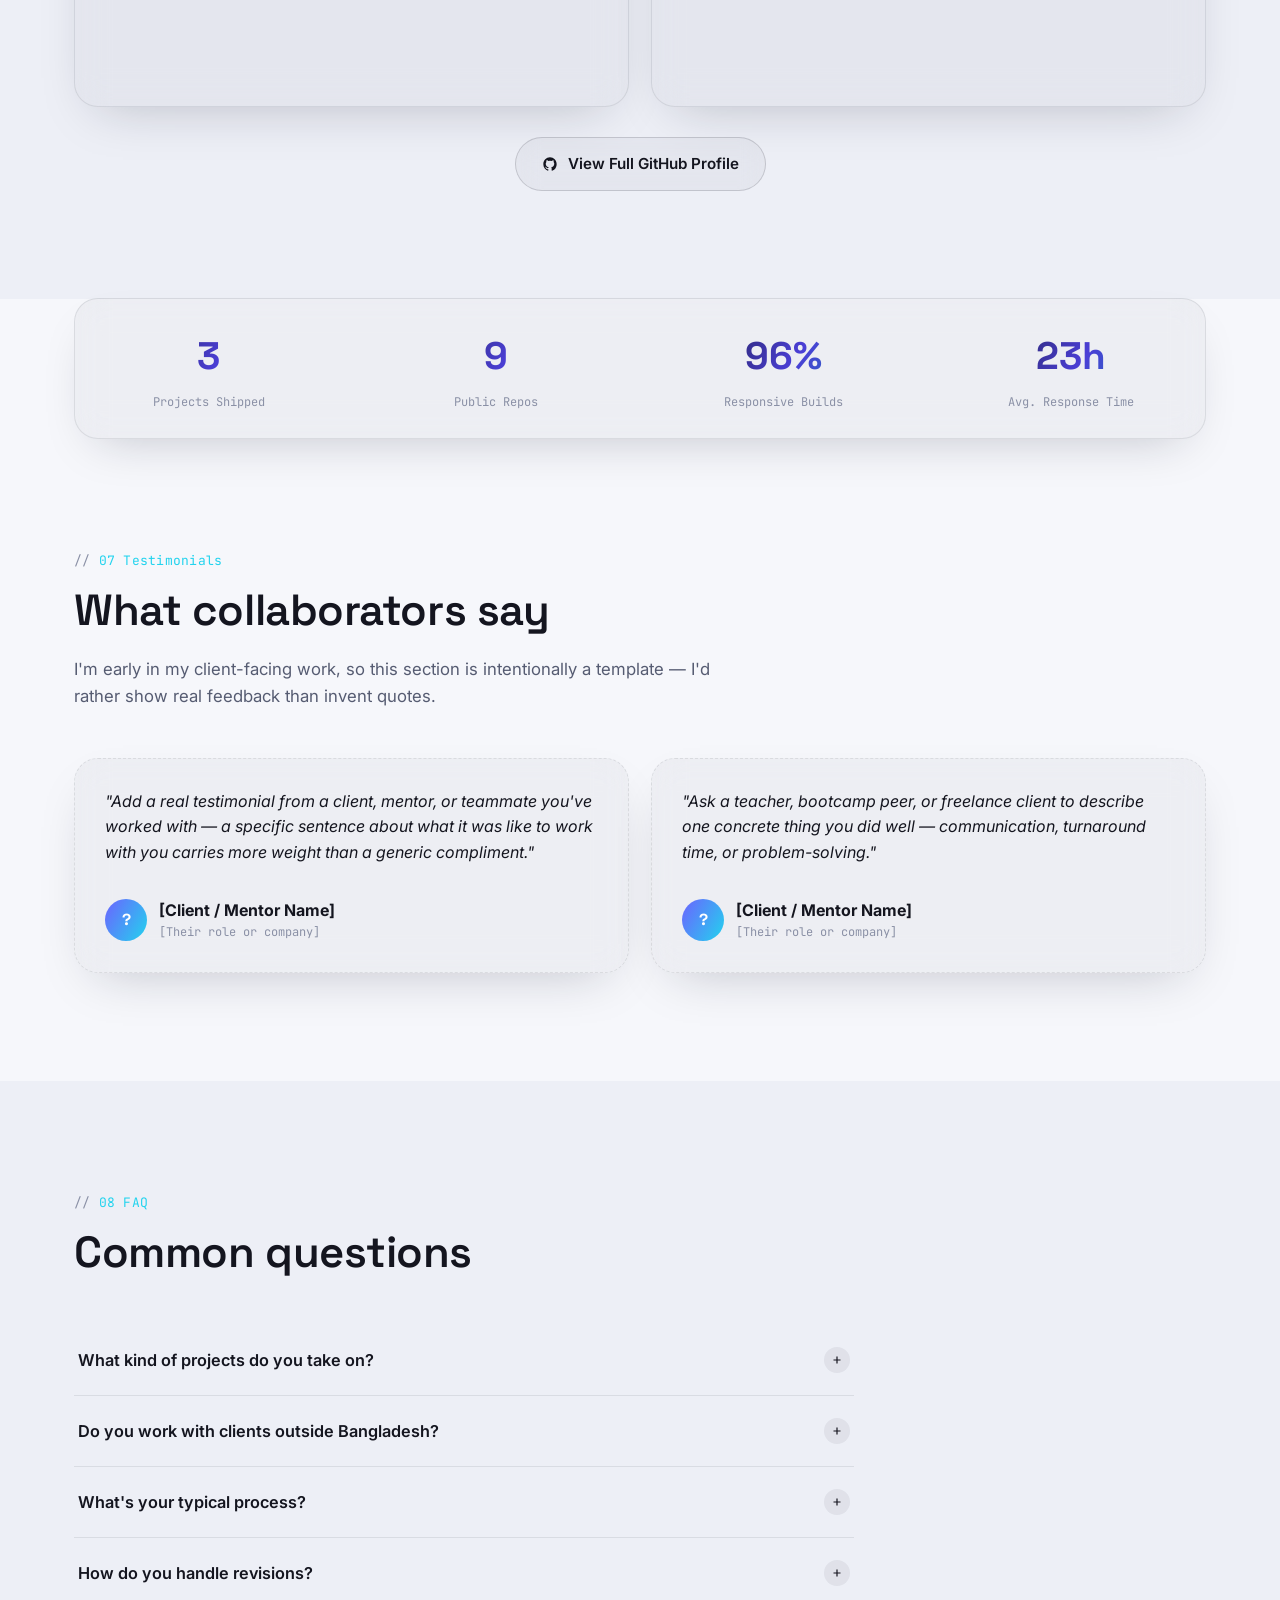
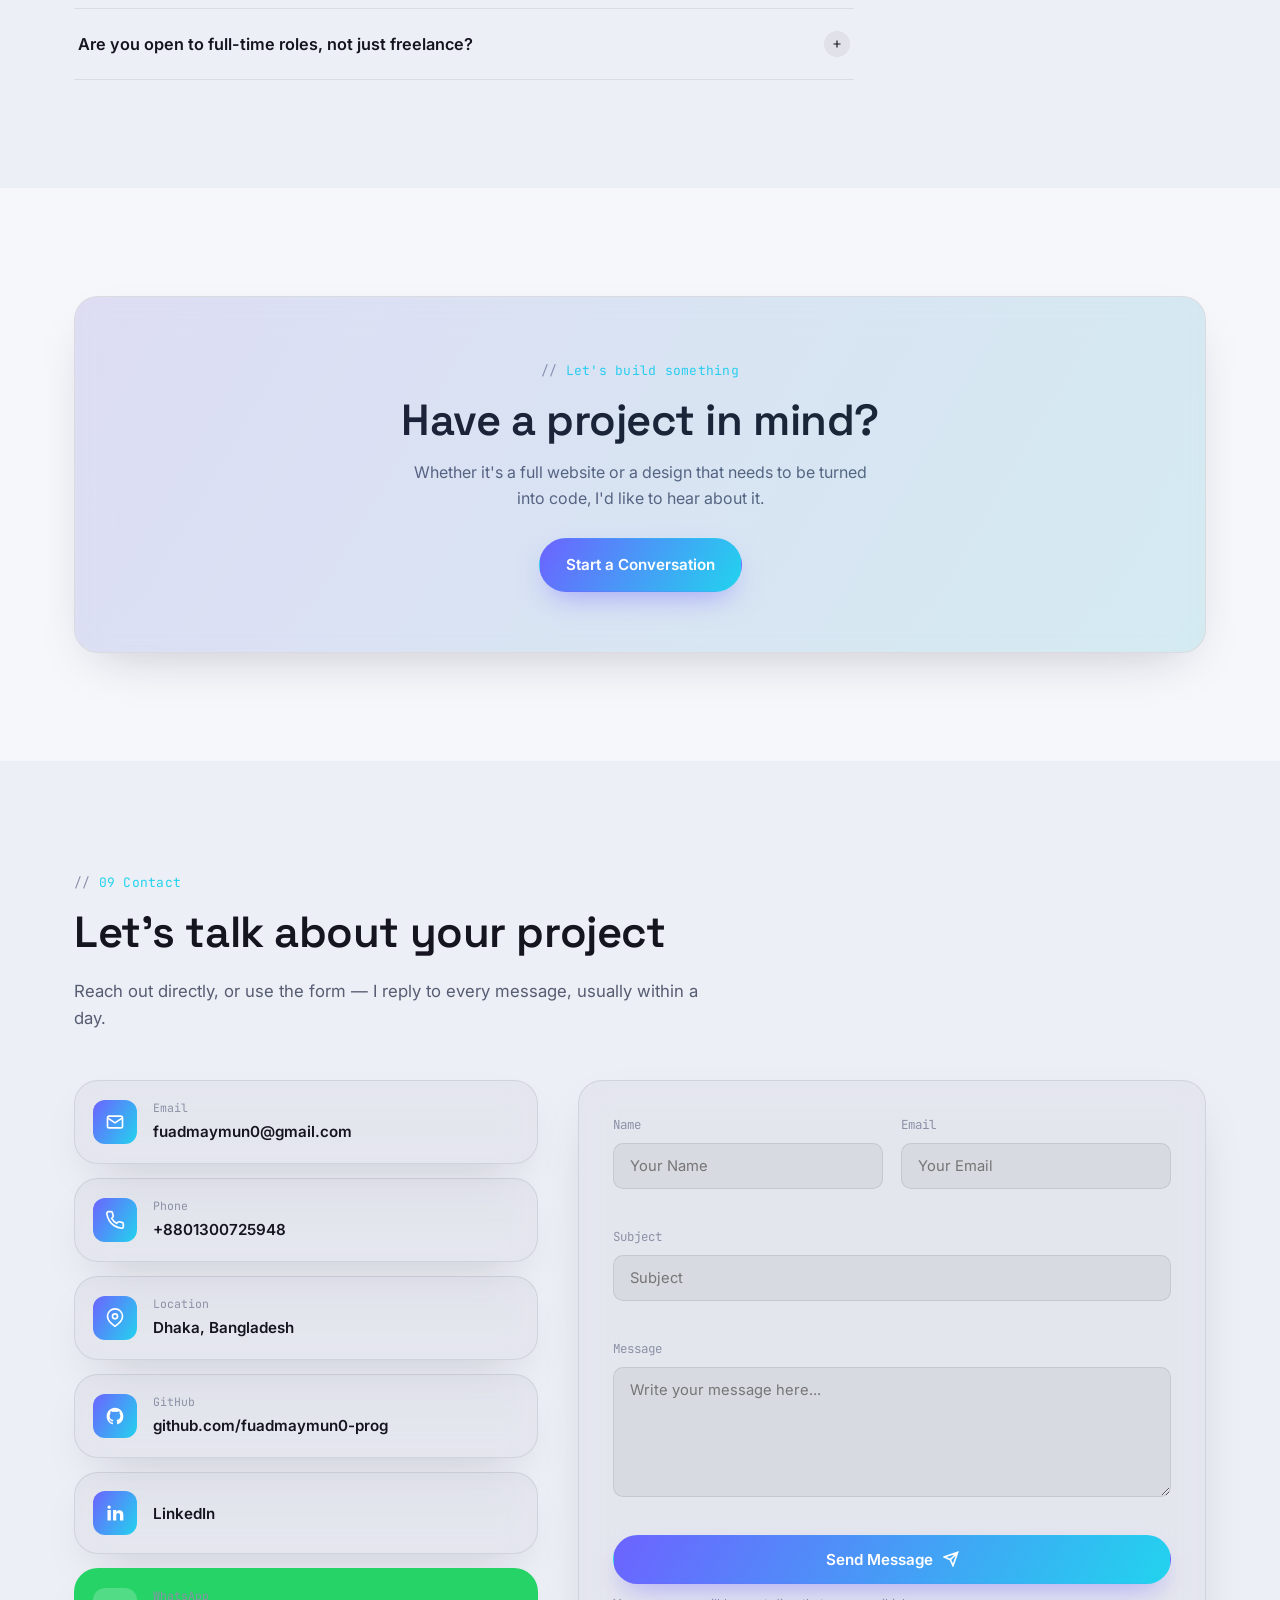
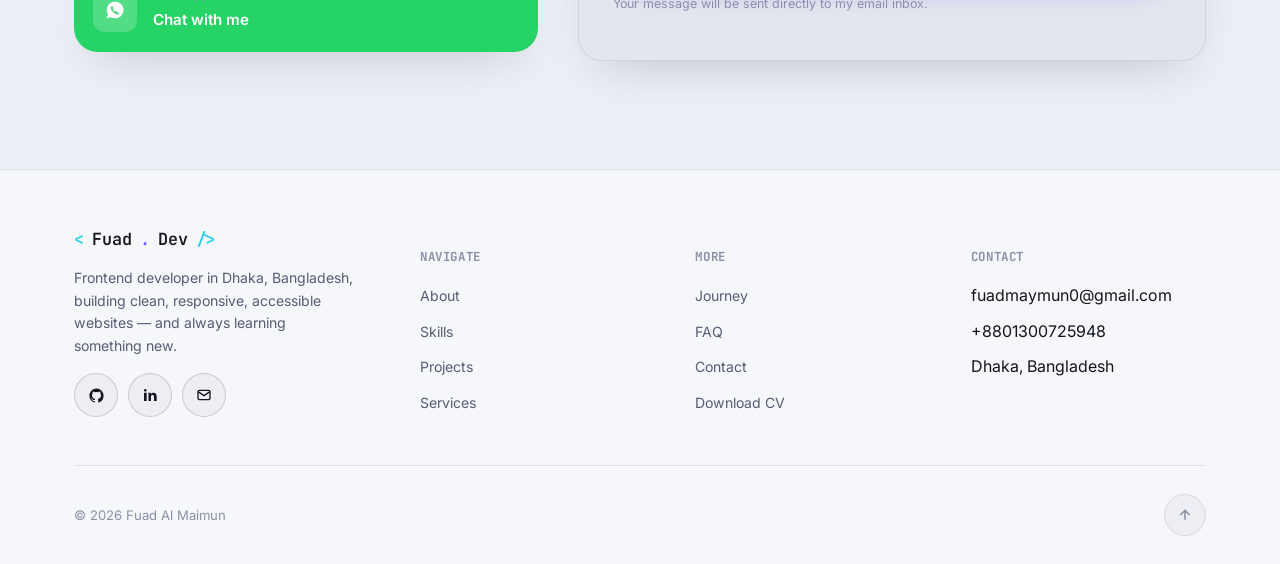
==== commit 81ab058c: "first commit" ====
--- a/index.html
+++ b/index.html
@@ -1143,15 +1143,15 @@
             </a>
           </div>
 
-        <form class="contact-form glass" id="contact-form" action="https://api.web3forms.com/submit" method="POST" data-reveal data-reveal-delay="1" novalidate>
+          <form class="contact-form glass" id="contact-form" action="https://api.web3forms.com/submit" method="POST" data-reveal data-reveal-delay="1">
   
-  <!-- Web3Forms Access Key (এখানে আপনার কি-টি বসাবেন) -->
+  <!-- Web3Forms Access Key -->
   <input type="hidden" name="access_key" value="9338b7f7-d8dc-4894-bb33-93df710a9c2e">
 
-  <!-- প্রেরকের জায়গায় আপনার ব্র্যান্ড বা ওয়েবসাইটের নাম দেখাবে -->
-<input type="hidden" name="from_name" value="Fuad Dev Portfolio">
-
-  <div class="form-success" id="form-success" role="status">
+  <!-- প্রেরকের জায়গায় নাম -->
+  <input type="hidden" name="from_name" value="Fuad Dev Portfolio">
+
+  <div class="form-success" id="form-success" role="status" style="display: none;">
     <svg width="18" height="18" viewBox="0 0 24 24" fill="none" stroke="currentColor" stroke-width="2.4">
       <path d="M20 6L9 17l-5-5" />
     </svg>
@@ -1161,13 +1161,13 @@
   <div class="form-row">
     <div class="form-group">
       <label for="name">Name</label>
-      <input type="text" id="name" name="name" required autocomplete="name" />
+      <input type="text" id="name" name="name" required autocomplete="name" placeholder="Your Name" />
       <span class="form-error" id="err-name"></span>
     </div>
 
     <div class="form-group">
       <label for="email">Email</label>
-      <input type="email" id="email" name="email" required autocomplete="email" />
+      <input type="email" id="email" name="email" required autocomplete="email" placeholder="Your Email" />
       <span class="form-error" id="err-email"></span>
     </div>
   </div>
@@ -1175,7 +1175,7 @@
   <div class="form-row">
     <div class="form-group full">
       <label for="subject">Subject</label>
-      <input type="text" id="subject" name="subject" required />
+      <input type="text" id="subject" name="subject" required placeholder="Subject" />
       <span class="form-error" id="err-subject"></span>
     </div>
   </div>
@@ -1183,7 +1183,7 @@
   <div class="form-row">
     <div class="form-group full">
       <label for="message">Message</label>
-      <textarea id="message" name="message" required></textarea>
+      <textarea id="message" name="message" required placeholder="Write your message here..."></textarea>
       <span class="form-error" id="err-message"></span>
     </div>
   </div>
@@ -1199,6 +1199,7 @@
     Your message will be sent directly to my email inbox.
   </p>
 </form>
+
         </div>
       </div>
     </section>
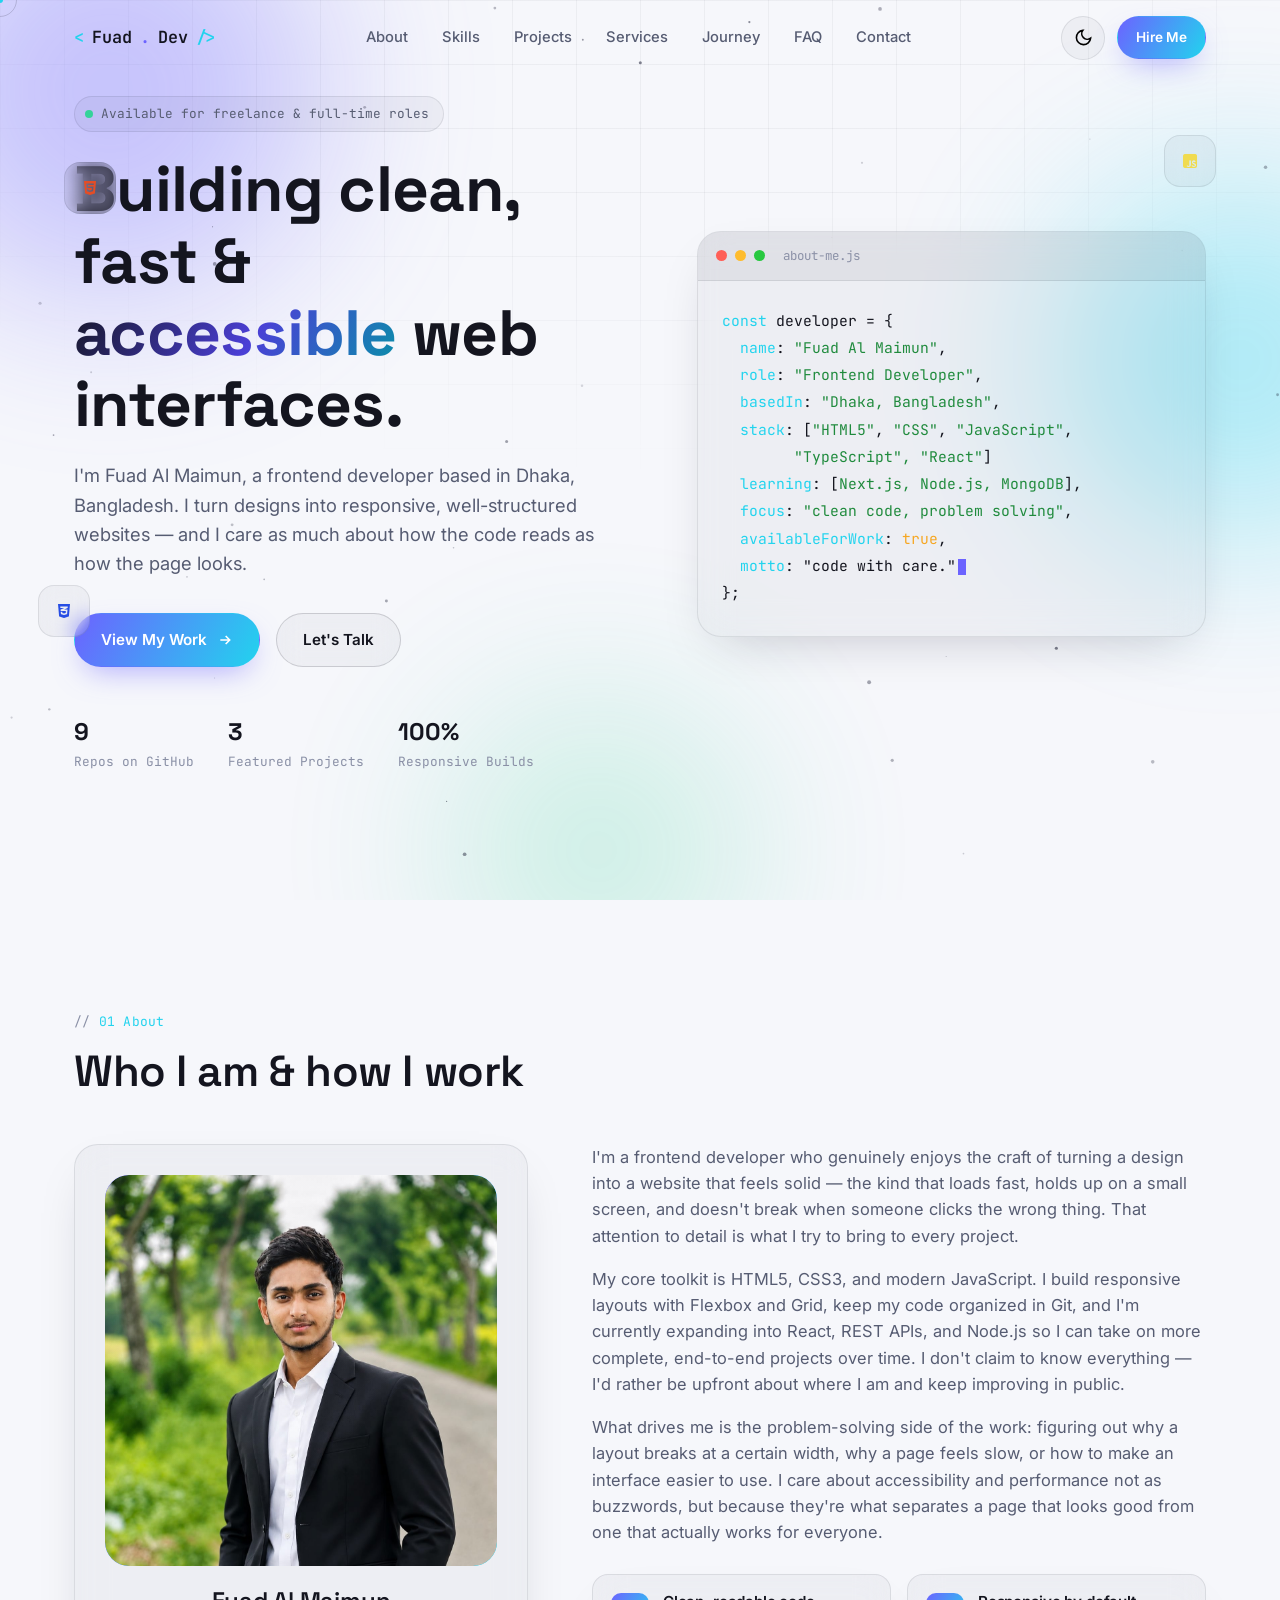
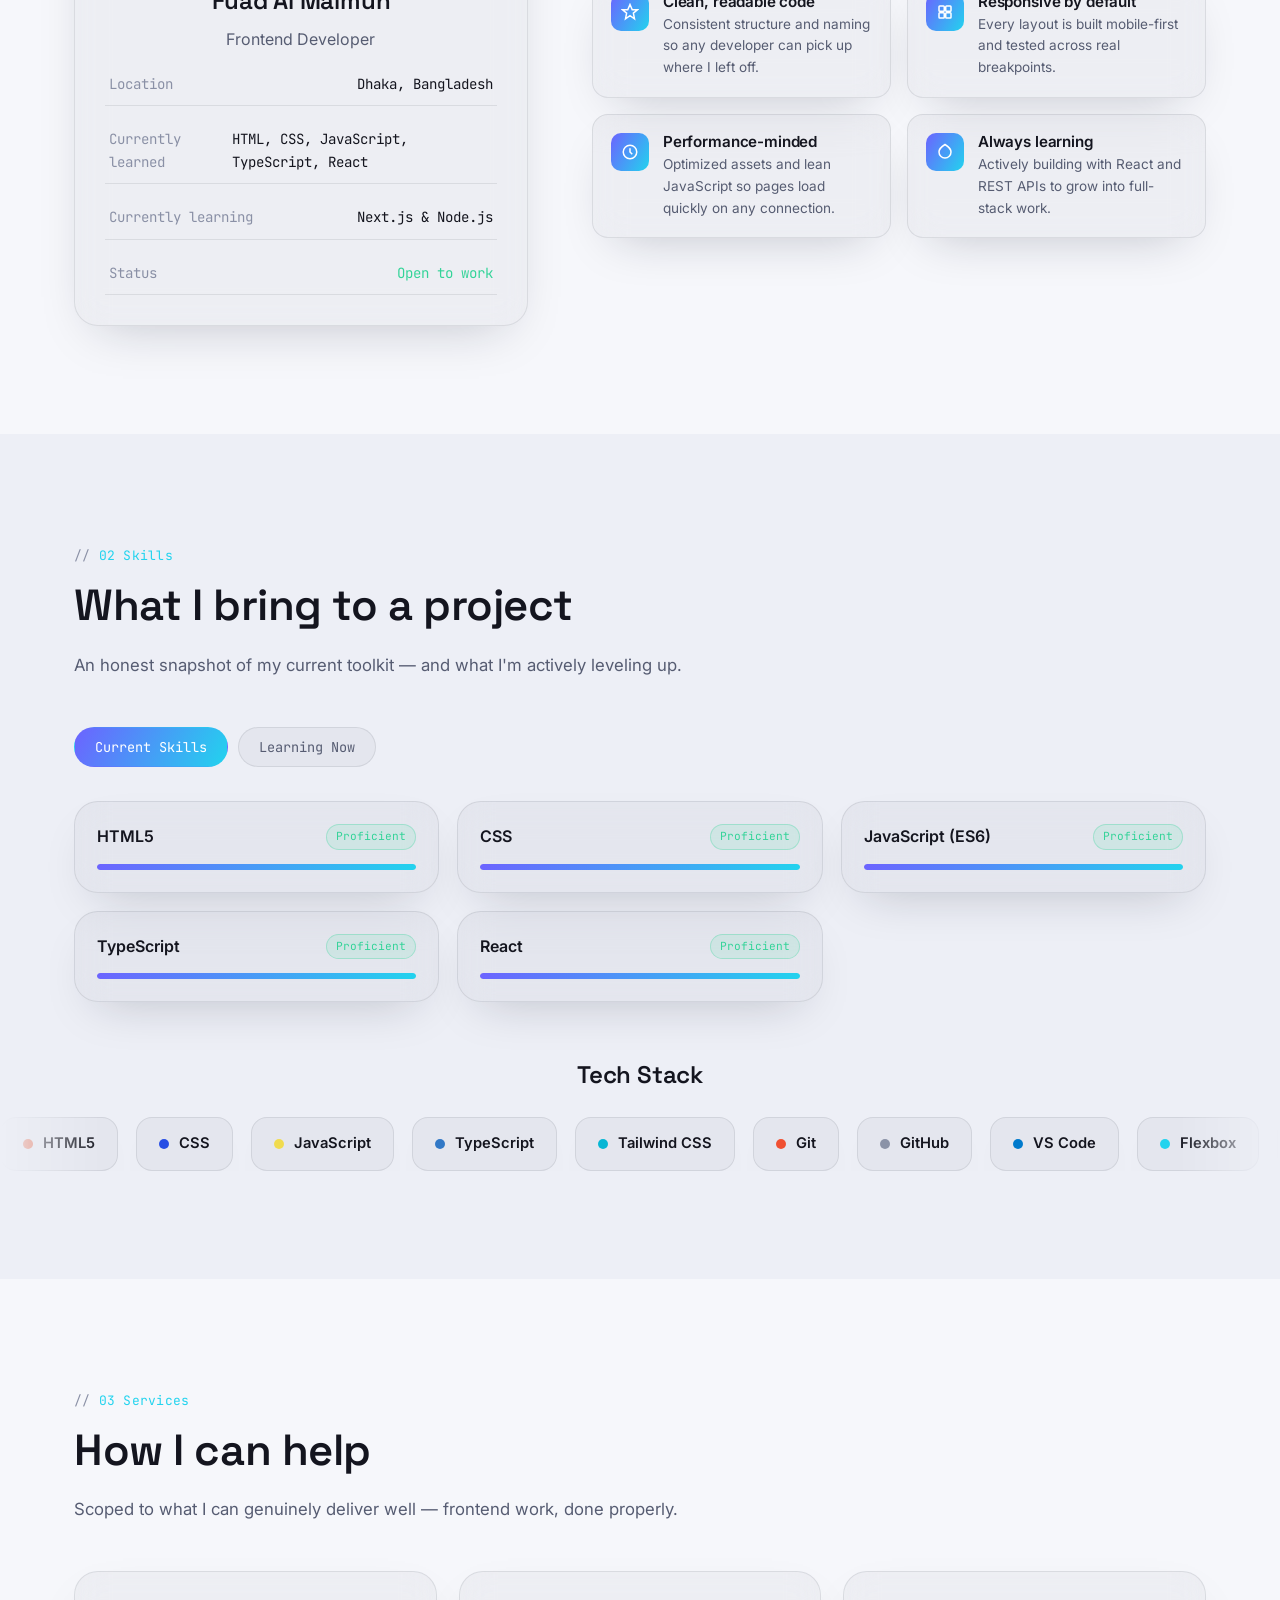
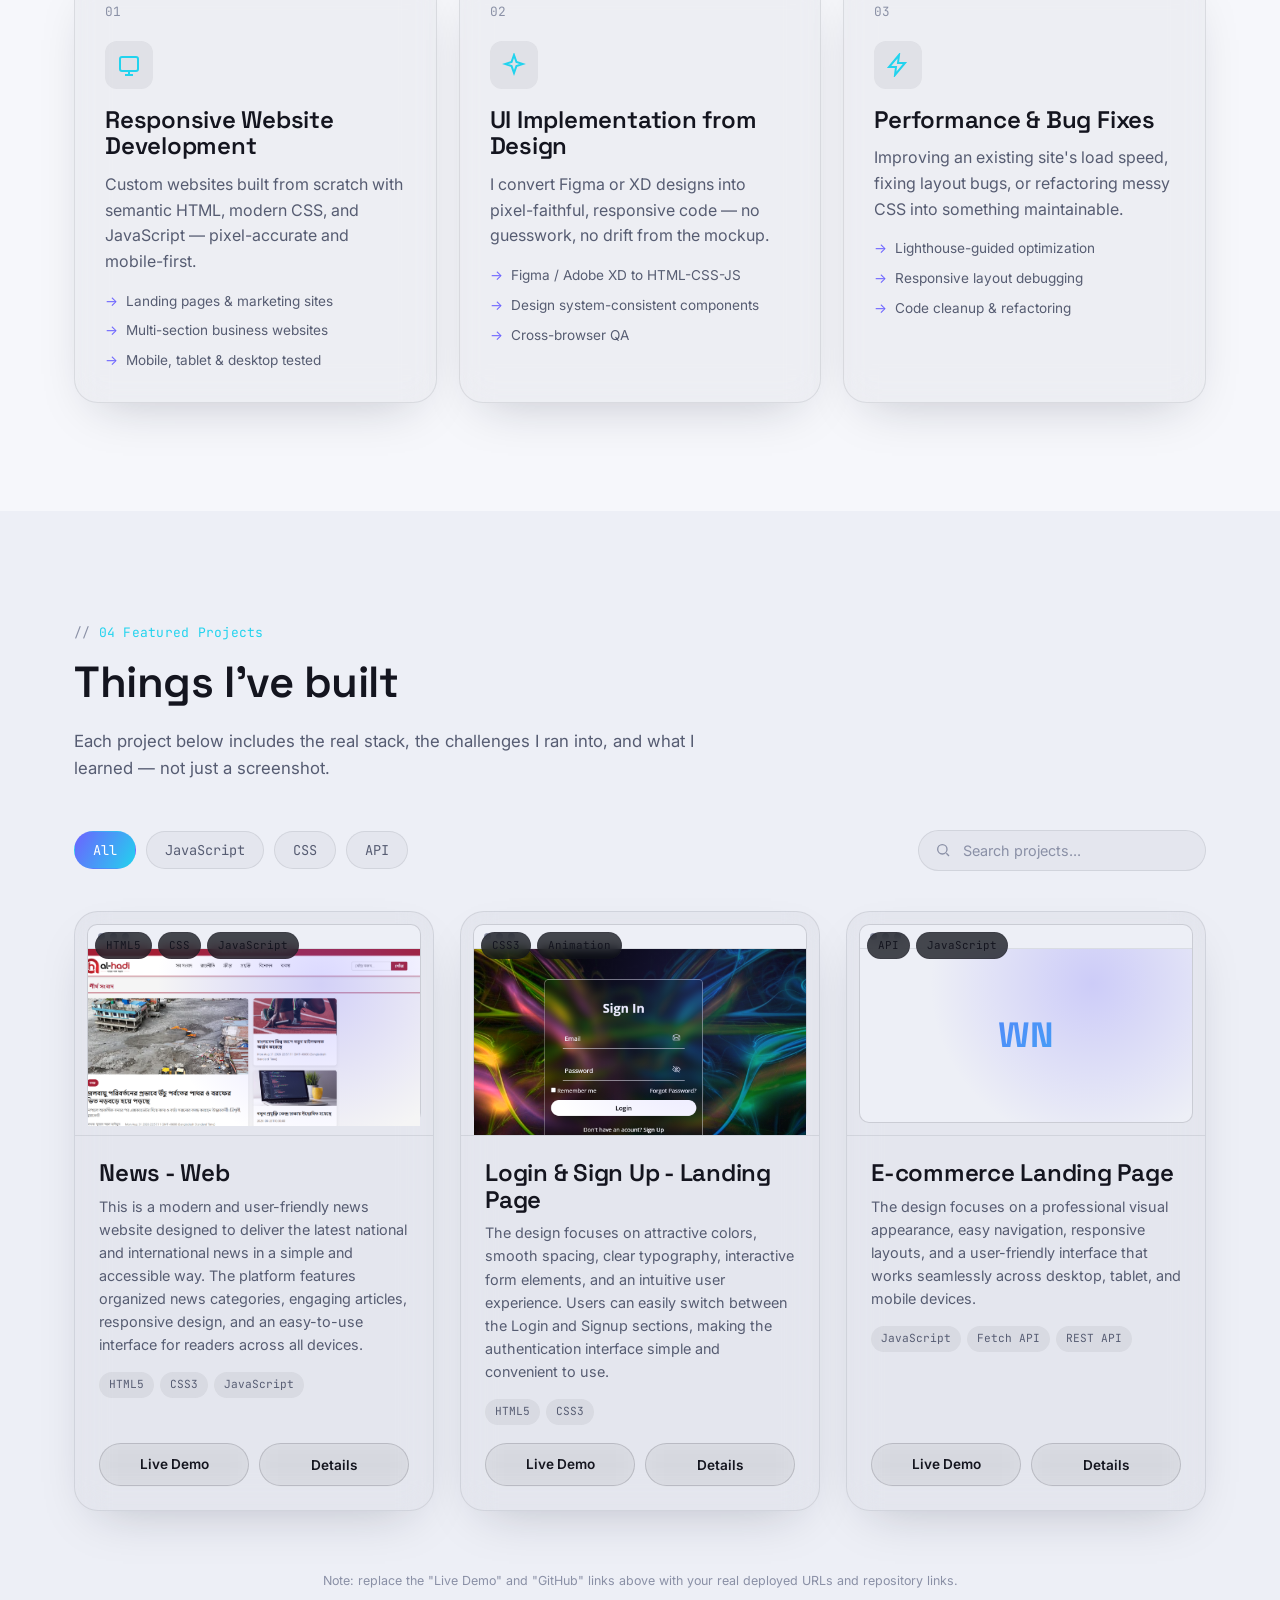
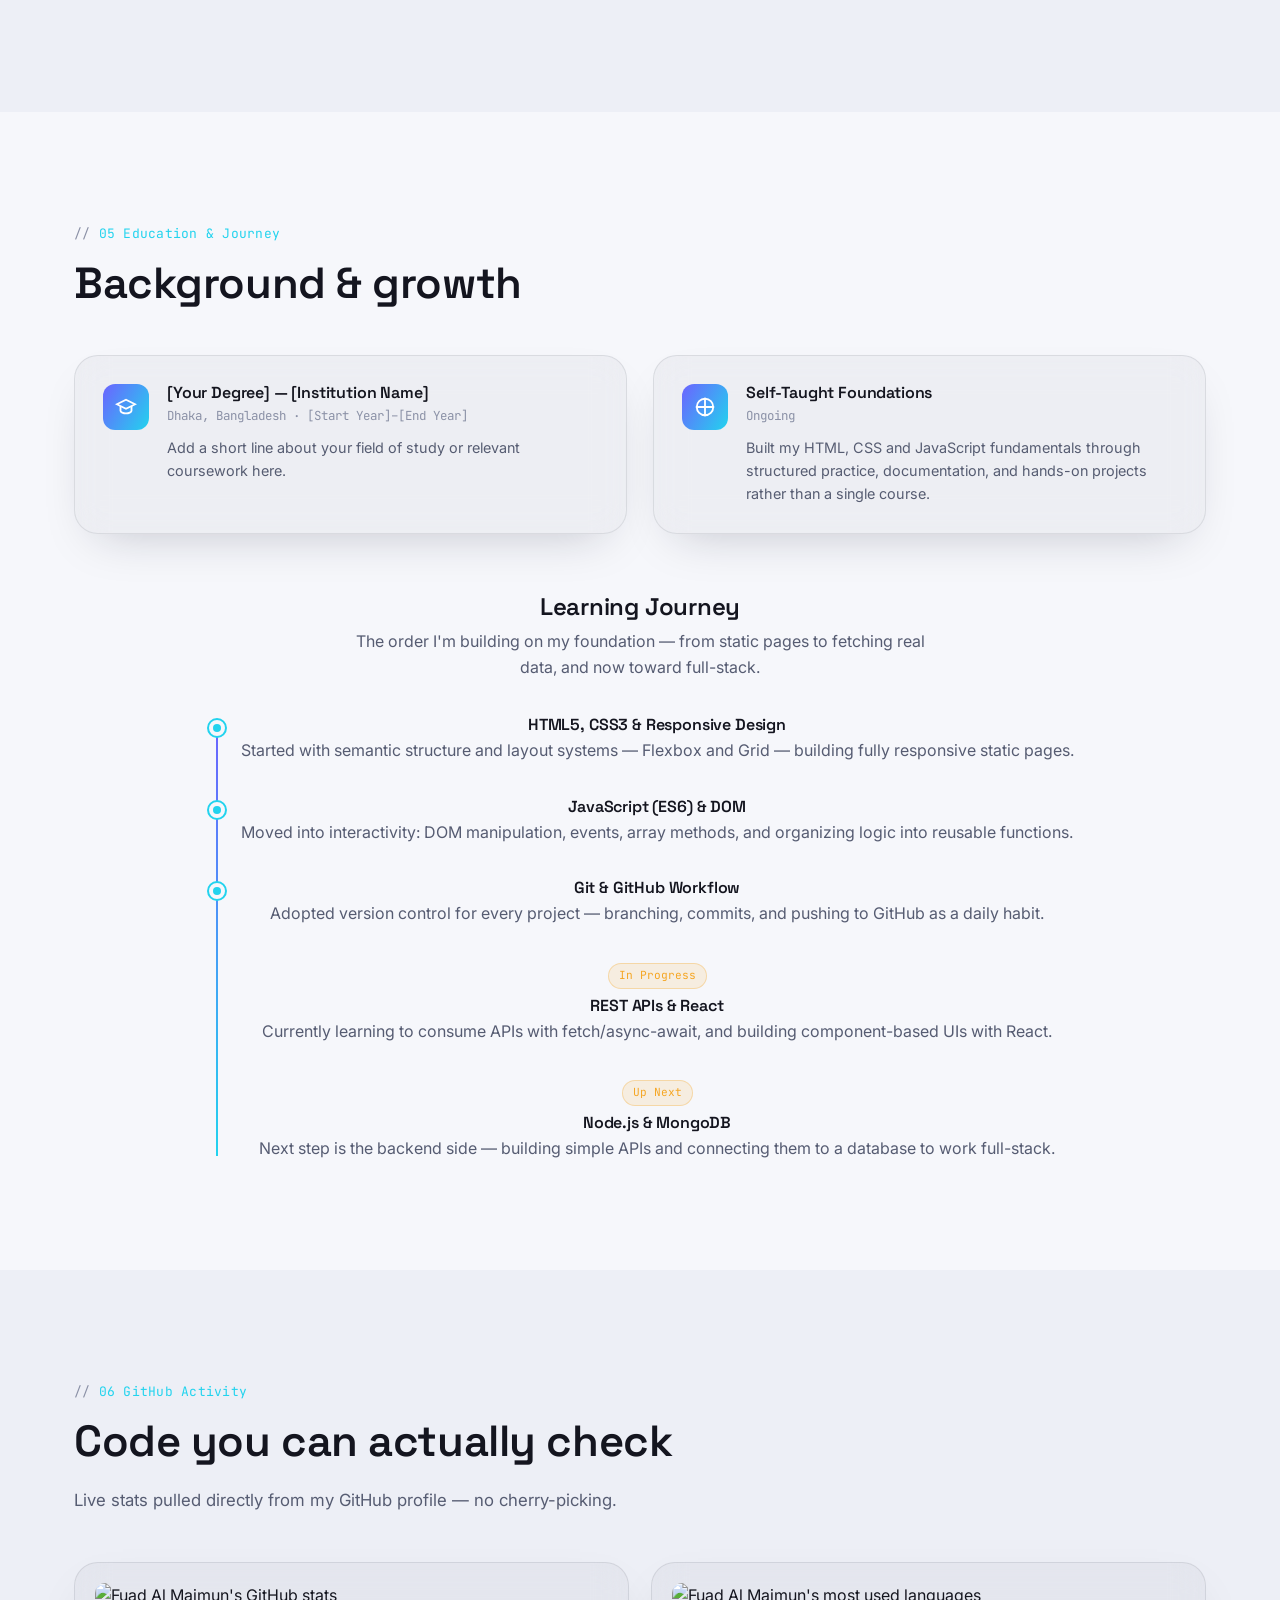
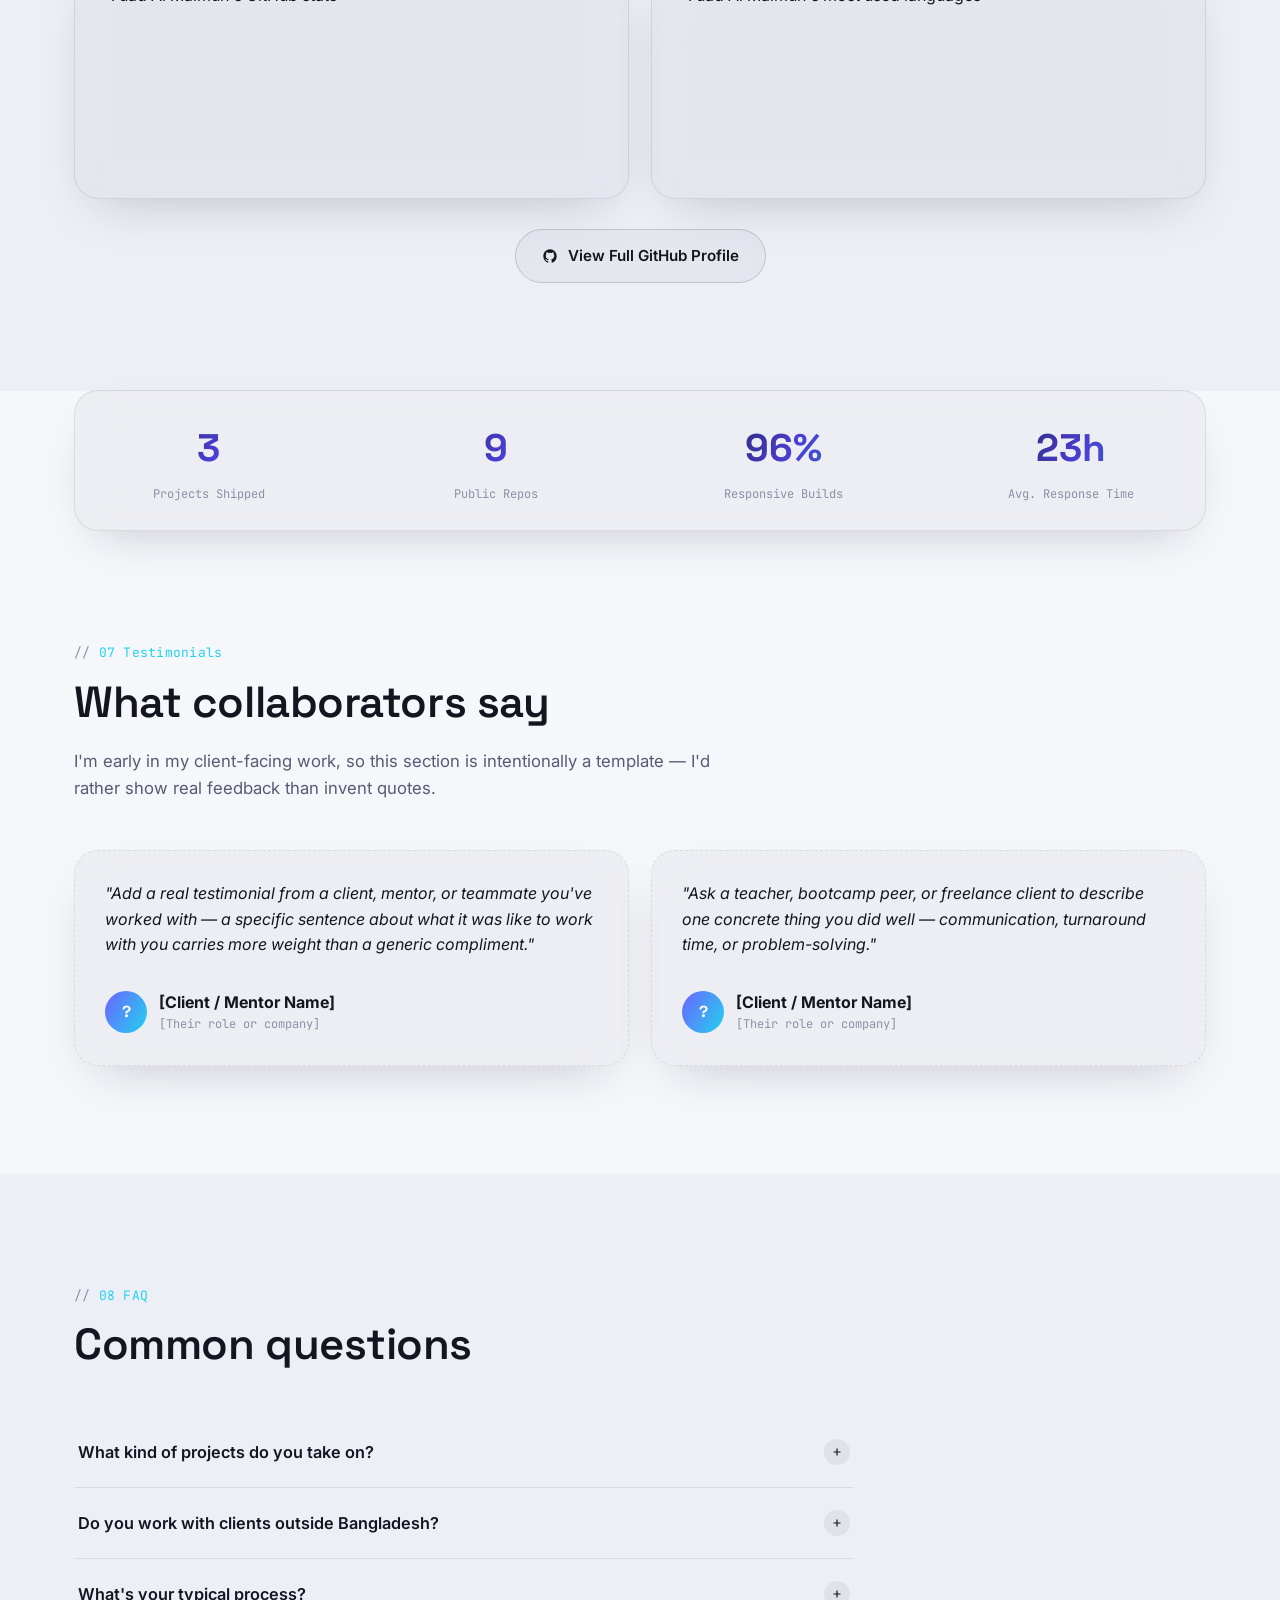
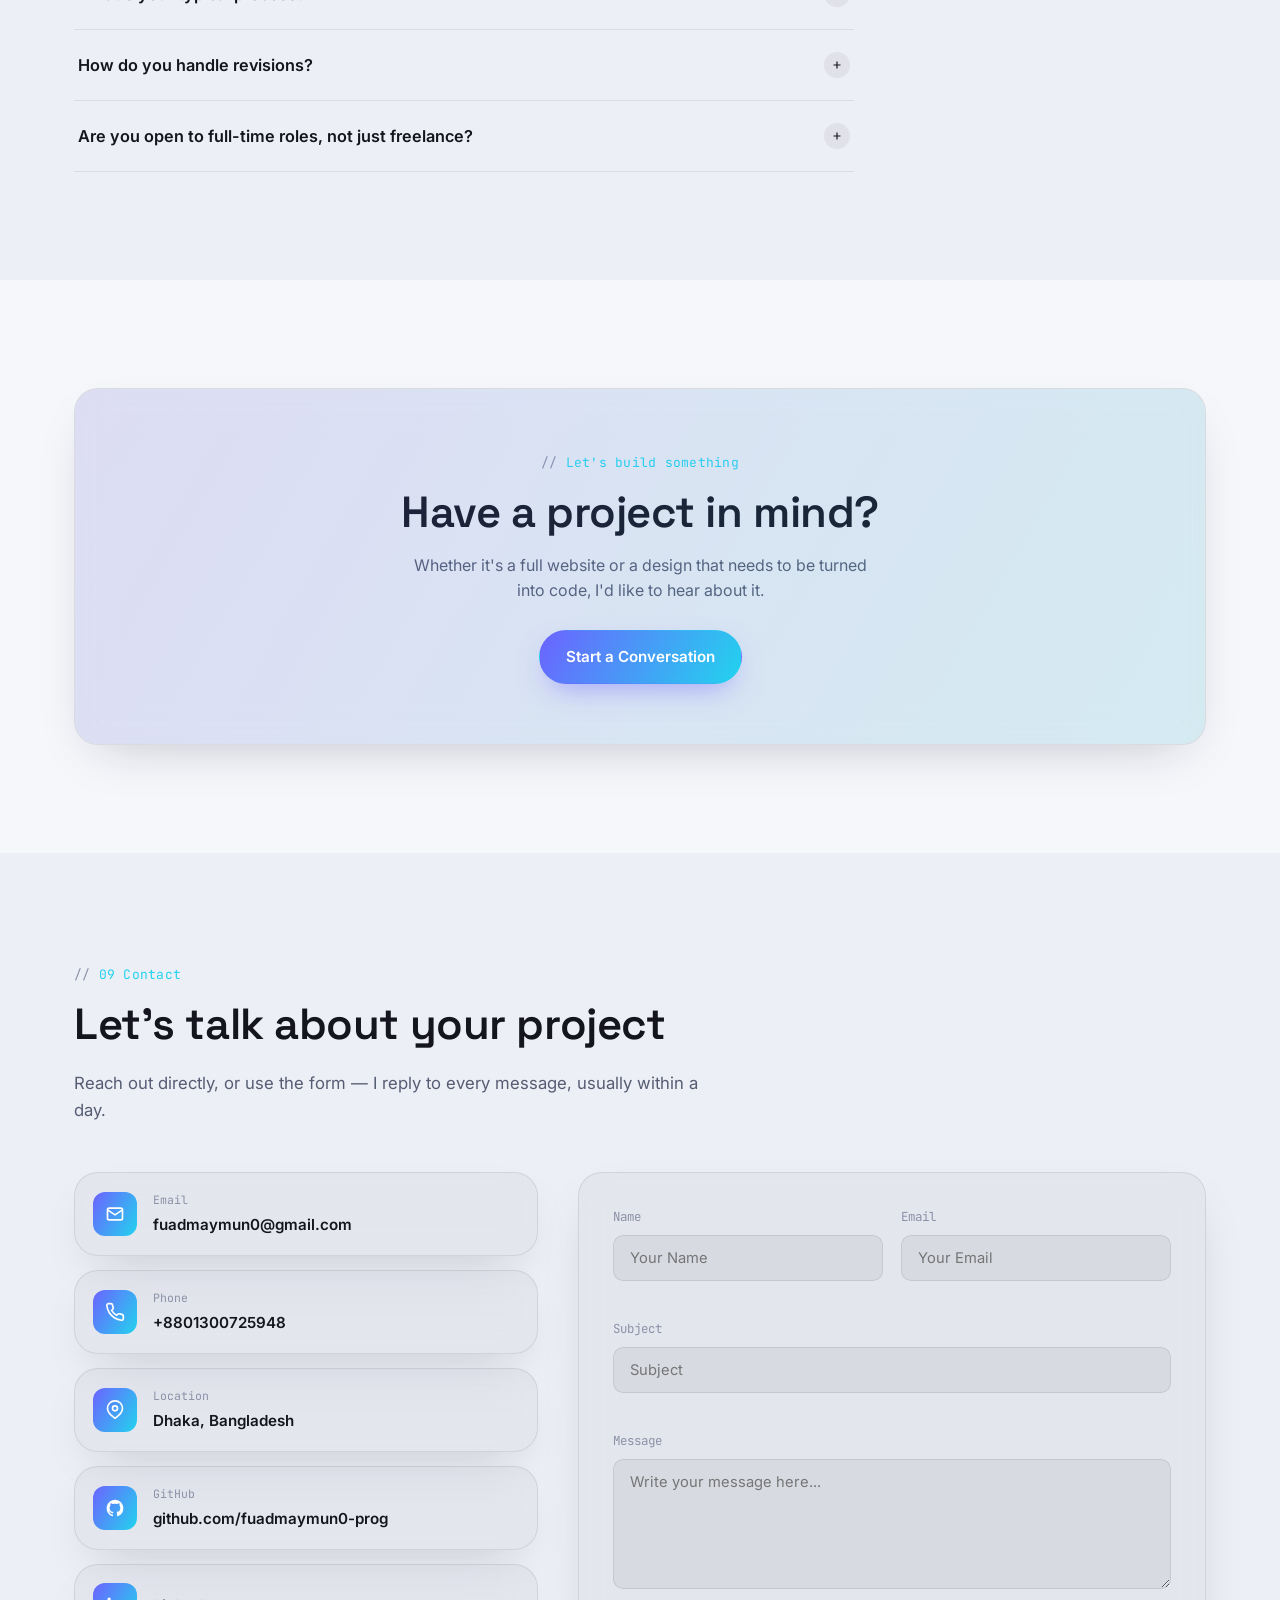
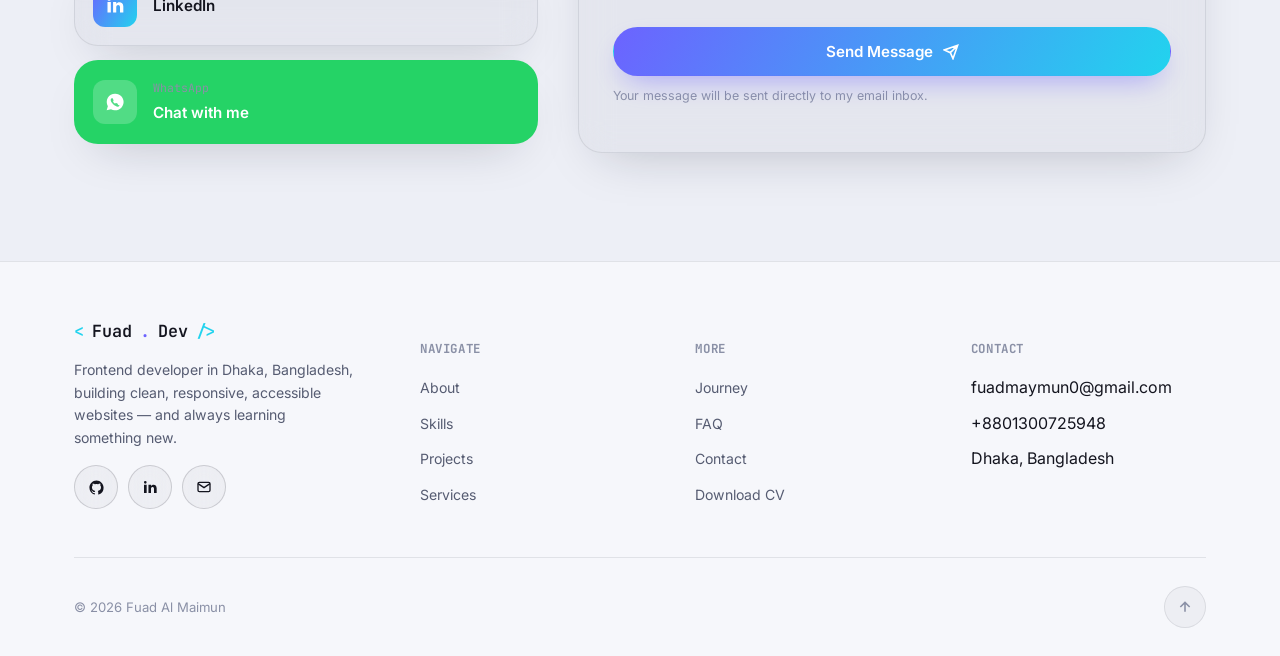
==== commit 2cd74a73: "first commit" ====
--- a/index.html
+++ b/index.html
@@ -63,6 +63,7 @@
           "CSS3",
           "JavaScript",
           "TypeScript"
+          "React"
           "Responsive Web Design",
           "Git"
         ]
@@ -204,10 +205,10 @@
                 [<span class="tk-str">"HTML5"</span>,
                 <span class="tk-str">"CSS"</span>,
                 <span class="tk-str">"JavaScript"</span>,
-                &nbsp;&nbsp;&nbsp;&nbsp;&nbsp;&nbsp;&nbsp;&nbsp;<span class="tk-str">"TypeScript"</span>] <br/>
-
-              &nbsp;&nbsp;<span class="tk-key">learning</span>: [<span class="tk-str">"React"</span>, <span
-                class="tk-str">"Next.js"</span>],<br />
+                &nbsp;&nbsp;&nbsp;&nbsp;&nbsp;&nbsp;&nbsp;&nbsp;<span class="tk-str">"TypeScript",</span>
+                <span class="tk-str">"React"</span>] <br/>
+
+              &nbsp;&nbsp;<span class="tk-key">learning</span>: [<span class="tk-str">Next.js, Node.js, MongoDB</span>],<br />
               &nbsp;&nbsp;<span class="tk-key">focus</span>:
               <span class="tk-str">"clean code, problem solving"</span>,<br />
               &nbsp;&nbsp;<span class="tk-key">availableForWork</span>:
@@ -253,10 +254,10 @@
                 <span>Location</span><span>Dhaka, Bangladesh</span>
               </div>
               <div class="about-fact">
-                <span>Currently learned</span><span>HTML, CSS, JavaScript, TypeScript</span>
+                <span>Currently learned</span><span>HTML, CSS, JavaScript, TypeScript, React</span>
               </div>
               <div class="about-fact">
-                <span>Currently learning</span><span>React, Next.js &amp; Node.js</span>
+                <span>Currently learning</span><span>Next.js &amp; Node.js</span>
               </div>
               <div class="about-fact">
                 <span>Status</span><span style="color: var(--accent-3)">Open to work</span>
@@ -425,22 +426,23 @@
     </div>
   </div>
 
+  <div class="skill-card glass" data-reveal>
+    <div class="skill-top">
+      <span class="skill-name">
+        React
+      </span>
+      <span class="skill-badge">Proficient</span>
+    </div>
+    <div class="skill-bar-track">
+      <div class="skill-bar-fill" data-level="100"></div>
+    </div>
+  </div>
+
 </div>
     
     <!-- Learning Now সেকশন (React, Next.js, Node.js) -->
 <div class="skills-grid" id="skills-learning" role="tabpanel" hidden>
-  <!-- React -->
-  <div class="skill-card glass" data-reveal>
-    <div class="skill-top">
-      <span class="skill-name">
-       React
-      </span>
-      <span class="skill-badge learning">In Progress</span>
-    </div>
-    <div class="skill-bar-track">
-      <div class="skill-bar-fill" data-level="60"></div>
-    </div>
-  </div>
+ 
 
   <!-- Next.js -->
   <div class="skill-card glass" data-reveal data-reveal-delay="1">
@@ -595,30 +597,30 @@
             data-stack="HTML5,CSS3,JavaScript (ES6),LocalStorage API"
             data-challenges="Getting drag-and-drop to feel smooth on touch devices was harder than expected — I had to handle pointer events separately from desktop drag events, and debounce re-renders so the list didn't flicker while dragging."
             data-learned="I got much more comfortable with the native Drag and Drop API and event delegation, and learned why state should drive the UI instead of manipulating the DOM directly in scattered places."
-            data-demo="#" data-repo="https://github.com/fuadmaymun0-prog">
+            data-demo="https://fuadalmaimun-1.github.io/al-hadi-news-website-3/" data-repo="">
             <div class="project-thumb">
               <div class="thumb-browser">
                 <div class="thumb-browser-bar">
                   <span></span><span></span><span></span>
                 </div>
-                <div class="thumb-browser-body">TF</div>
+                <div class="thumb-browser-body"><img src="./assets/al-hai-pag.png" alt=""></div>
               </div>
               <div class="project-tags">
-                <span class="project-tag">JavaScript</span><span class="project-tag">CSS3</span>
+                <span class="project-tag">HTML5</span>
+                <span class="project-tag">CSS</span><span class="project-tag">JavaScript</span>
               </div>
             </div>
             <div class="project-body">
-              <h3>TaskFlow — Task Manager</h3>
+              <h3>News - Web</h3>
               <p>
-                A drag-and-drop task manager built to practice DOM
-                manipulation and browser storage without a backend.
+                This is a modern and user-friendly news website designed to deliver the latest national and international news in a simple and accessible way. The platform features organized news categories, engaging articles, responsive design, and an easy-to-use interface for readers across all devices.
               </p>
               <div class="project-stack">
                 <span class="stack-pill">HTML5</span><span class="stack-pill">CSS3</span><span
                   class="stack-pill">JavaScript</span>
               </div>
               <div class="project-actions">
-                <a href="#" class="btn btn-ghost btn-sm" target="_blank" rel="noopener">Live Demo</a>
+                <a href="https://fuadalmaimun-1.github.io/al-hadi-news-website-3/" class="btn btn-ghost btn-sm" target="_blank" rel="noopener">Live Demo</a>
                 <button class="btn btn-ghost btn-sm project-details-btn" type="button">
                   Details
                 </button>
@@ -634,30 +636,28 @@
             data-stack="HTML5,CSS3,JavaScript (ES6),Intersection Observer"
             data-challenges="Balancing visual richness with performance was the real challenge — early versions had too many background blurs and the scroll felt janky on lower-end devices, so I had to simplify the effects."
             data-learned="I learned to use the Intersection Observer API instead of scroll-event listeners for animations, which made a noticeable difference in smoothness and battery usage."
-            data-demo="#" data-repo="https://github.com/fuadmaymun0-prog">
+            data-demo="https://fuadalmaimun-1.github.io/rgb-color-login-page/" data-repo="#">
             <div class="project-thumb">
               <div class="thumb-browser">
                 <div class="thumb-browser-bar">
                   <span></span><span></span><span></span>
                 </div>
-                <div class="thumb-browser-body">AU</div>
+                <div class="thumb-browser-body"><img src="./assets/login-page.png" alt=""></div>
               </div>
               <div class="project-tags">
                 <span class="project-tag">CSS3</span><span class="project-tag">Animation</span>
               </div>
             </div>
             <div class="project-body">
-              <h3>Aurora — SaaS Landing Page</h3>
+              <h3>Login & Sign Up - Landing Page</h3>
               <p>
-                A premium-feeling landing page concept focused on typography,
-                spacing and micro-interactions.
+                The design focuses on attractive colors, smooth spacing, clear typography, interactive form elements, and an intuitive user experience. Users can easily switch between the Login and Signup sections, making the authentication interface simple and convenient to use.
               </p>
               <div class="project-stack">
-                <span class="stack-pill">HTML5</span><span class="stack-pill">CSS3</span><span
-                  class="stack-pill">JavaScript</span>
+                <span class="stack-pill">HTML5</span><span class="stack-pill">CSS3</span>
               </div>
               <div class="project-actions">
-                <a href="#" class="btn btn-ghost btn-sm" target="_blank" rel="noopener">Live Demo</a>
+                <a href="https://fuadalmaimun-1.github.io/rgb-color-login-page/" class="btn btn-ghost btn-sm" target="_blank" rel="noopener">Live Demo</a>
                 <button class="btn btn-ghost btn-sm project-details-btn" type="button">
                   Details
                 </button>
@@ -686,17 +686,16 @@
               </div>
             </div>
             <div class="project-body">
-              <h3>WeatherNow — Weather Dashboard</h3>
+              <h3>E-commerce Landing Page</h3>
               <p>
-                A weather lookup app that fetches live data from a public REST
-                API to practice async JavaScript.
+                The design focuses on a professional visual appearance, easy navigation, responsive layouts, and a user-friendly interface that works seamlessly across desktop, tablet, and mobile devices.
               </p>
               <div class="project-stack">
                 <span class="stack-pill">JavaScript</span><span class="stack-pill">Fetch API</span><span
                   class="stack-pill">REST API</span>
               </div>
               <div class="project-actions">
-                <a href="#" class="btn btn-ghost btn-sm" target="_blank" rel="noopener">Live Demo</a>
+                <a href="" class="btn btn-ghost btn-sm" target="_blank" rel="noopener">Live Demo</a>
                 <button class="btn btn-ghost btn-sm project-details-btn" type="button">
                   Details
                 </button>
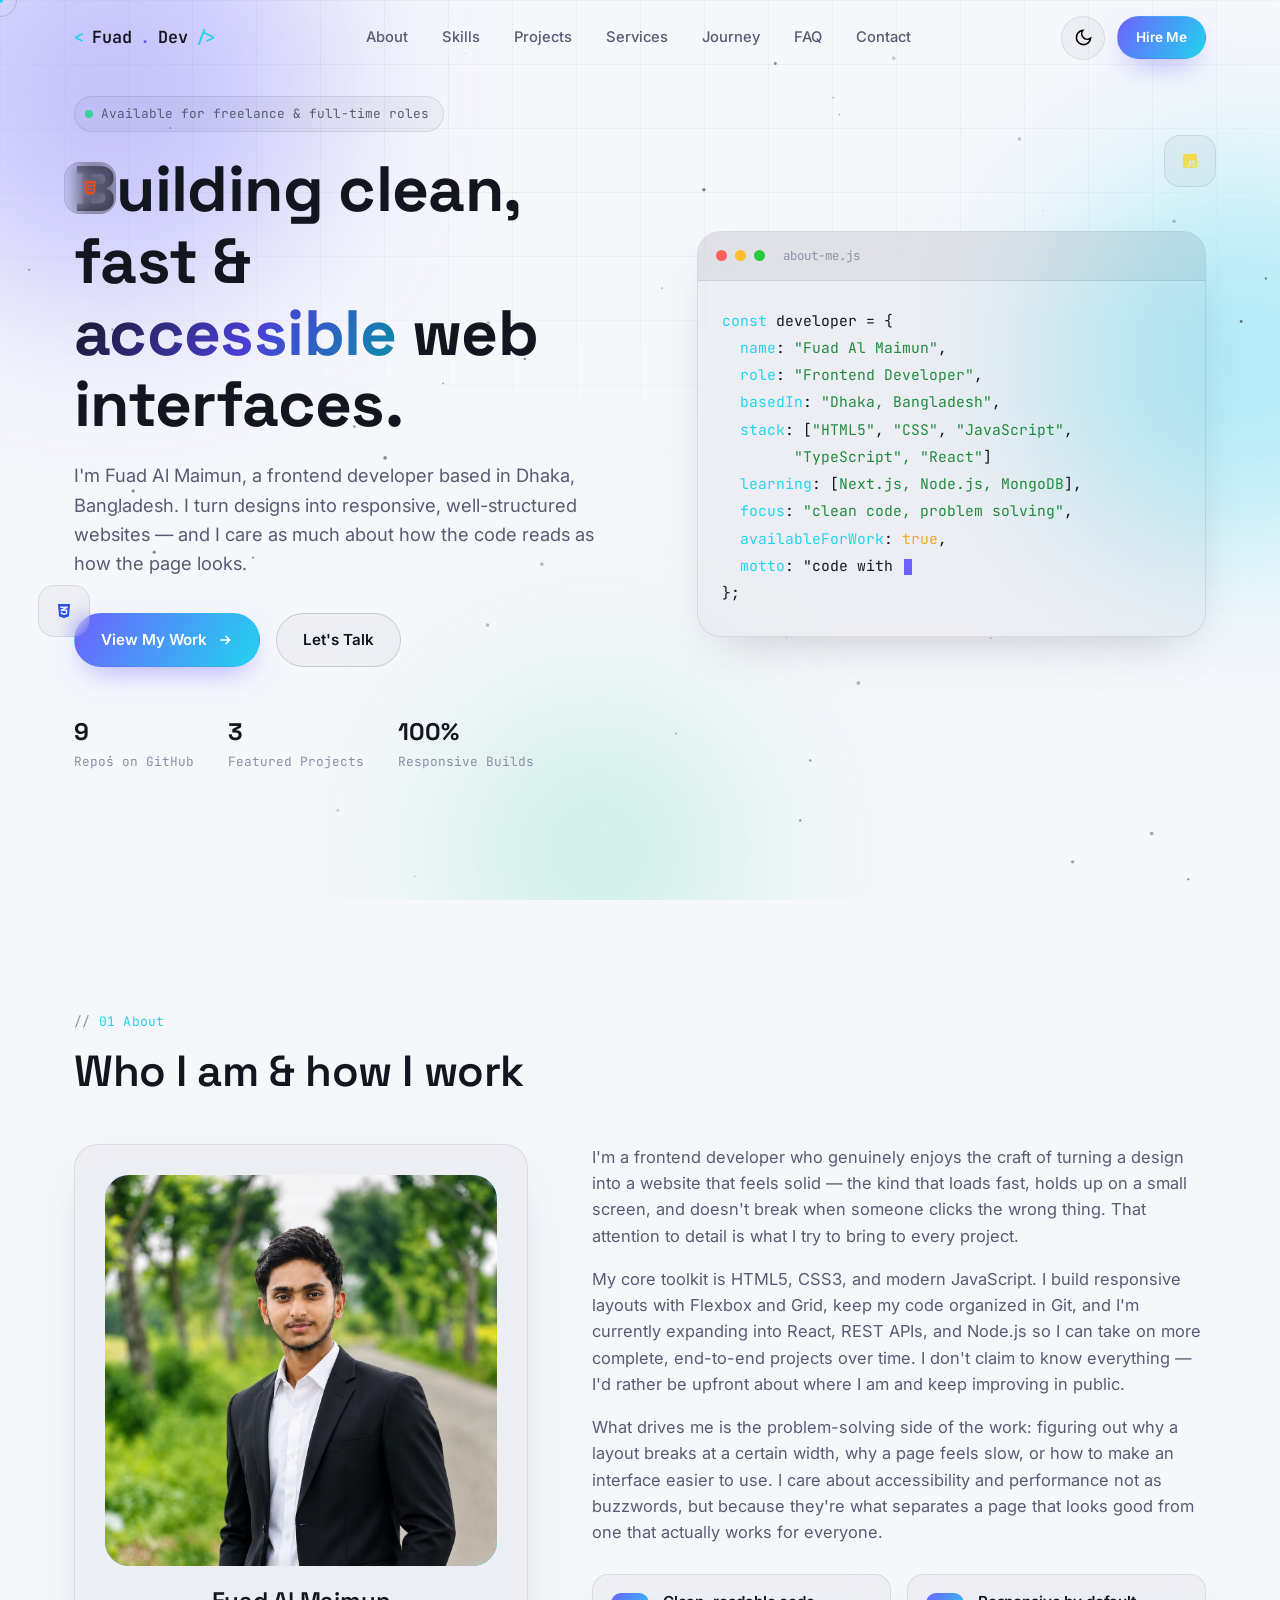
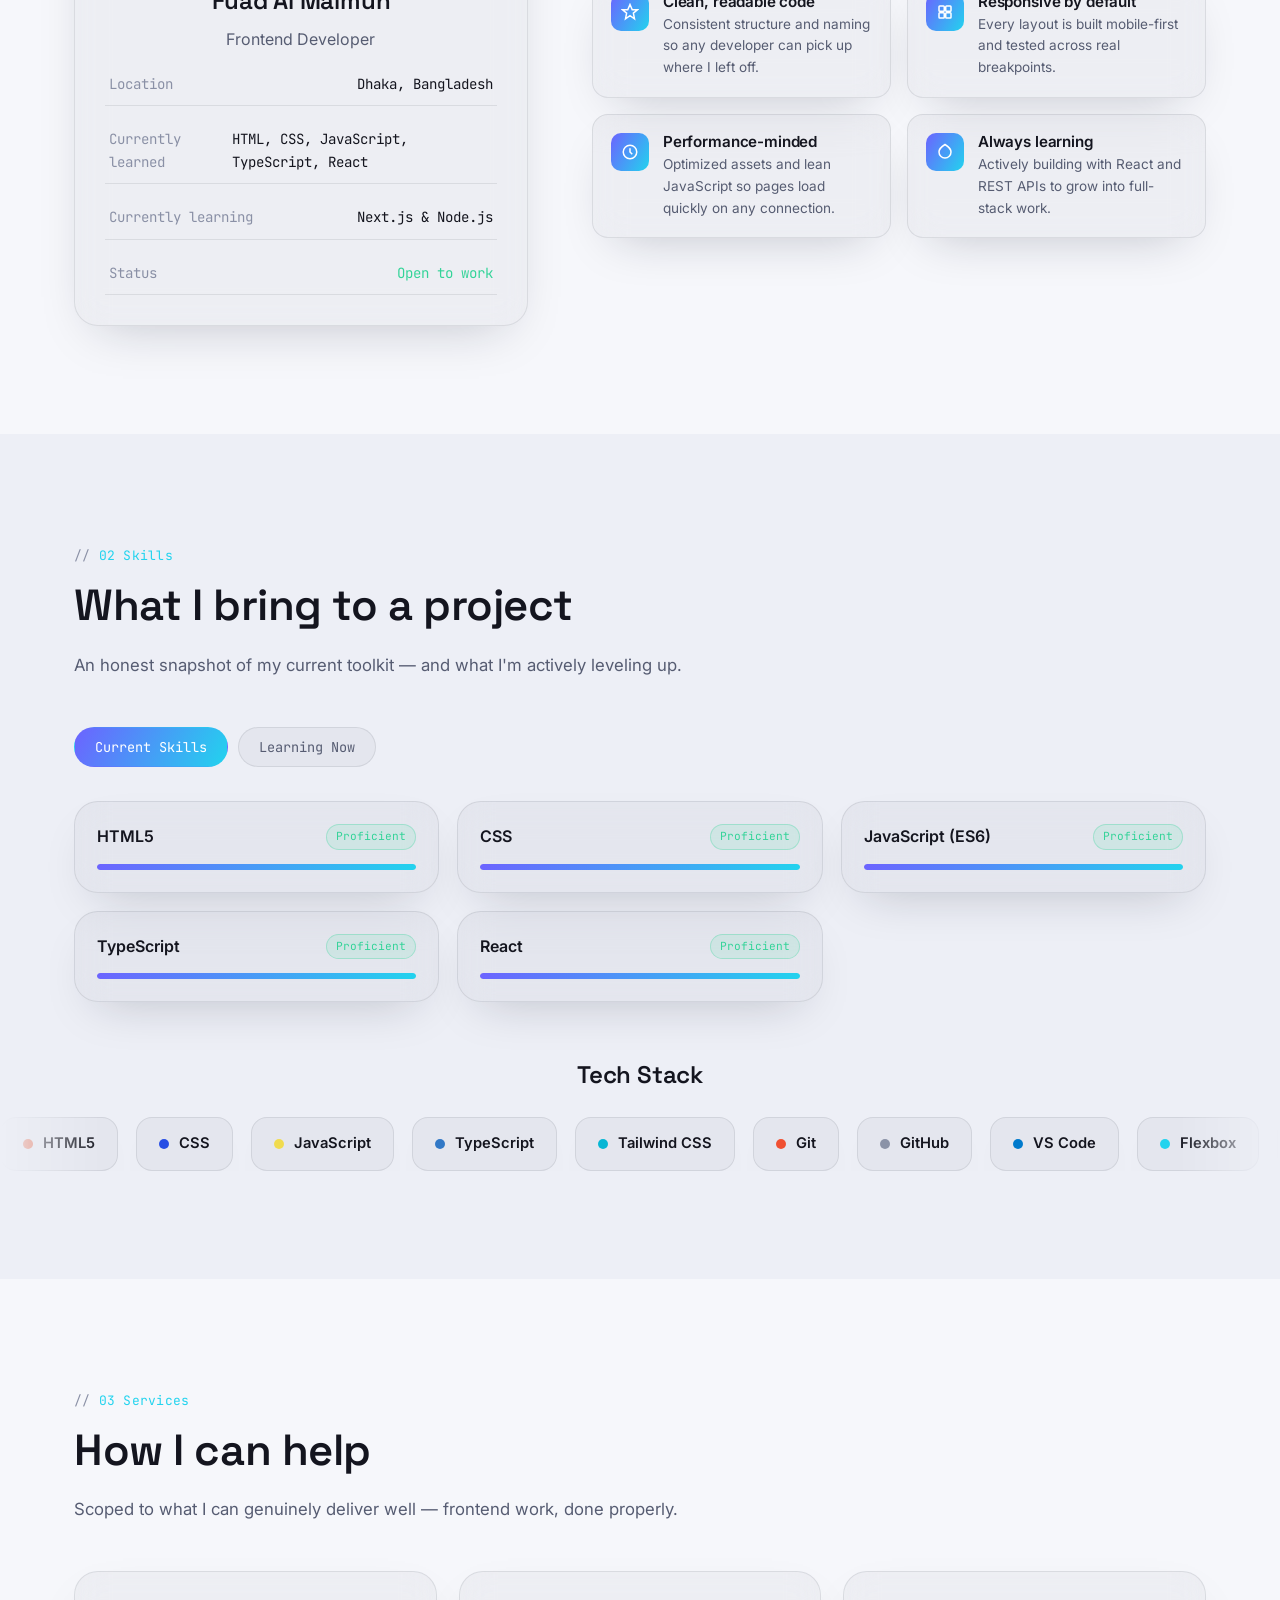
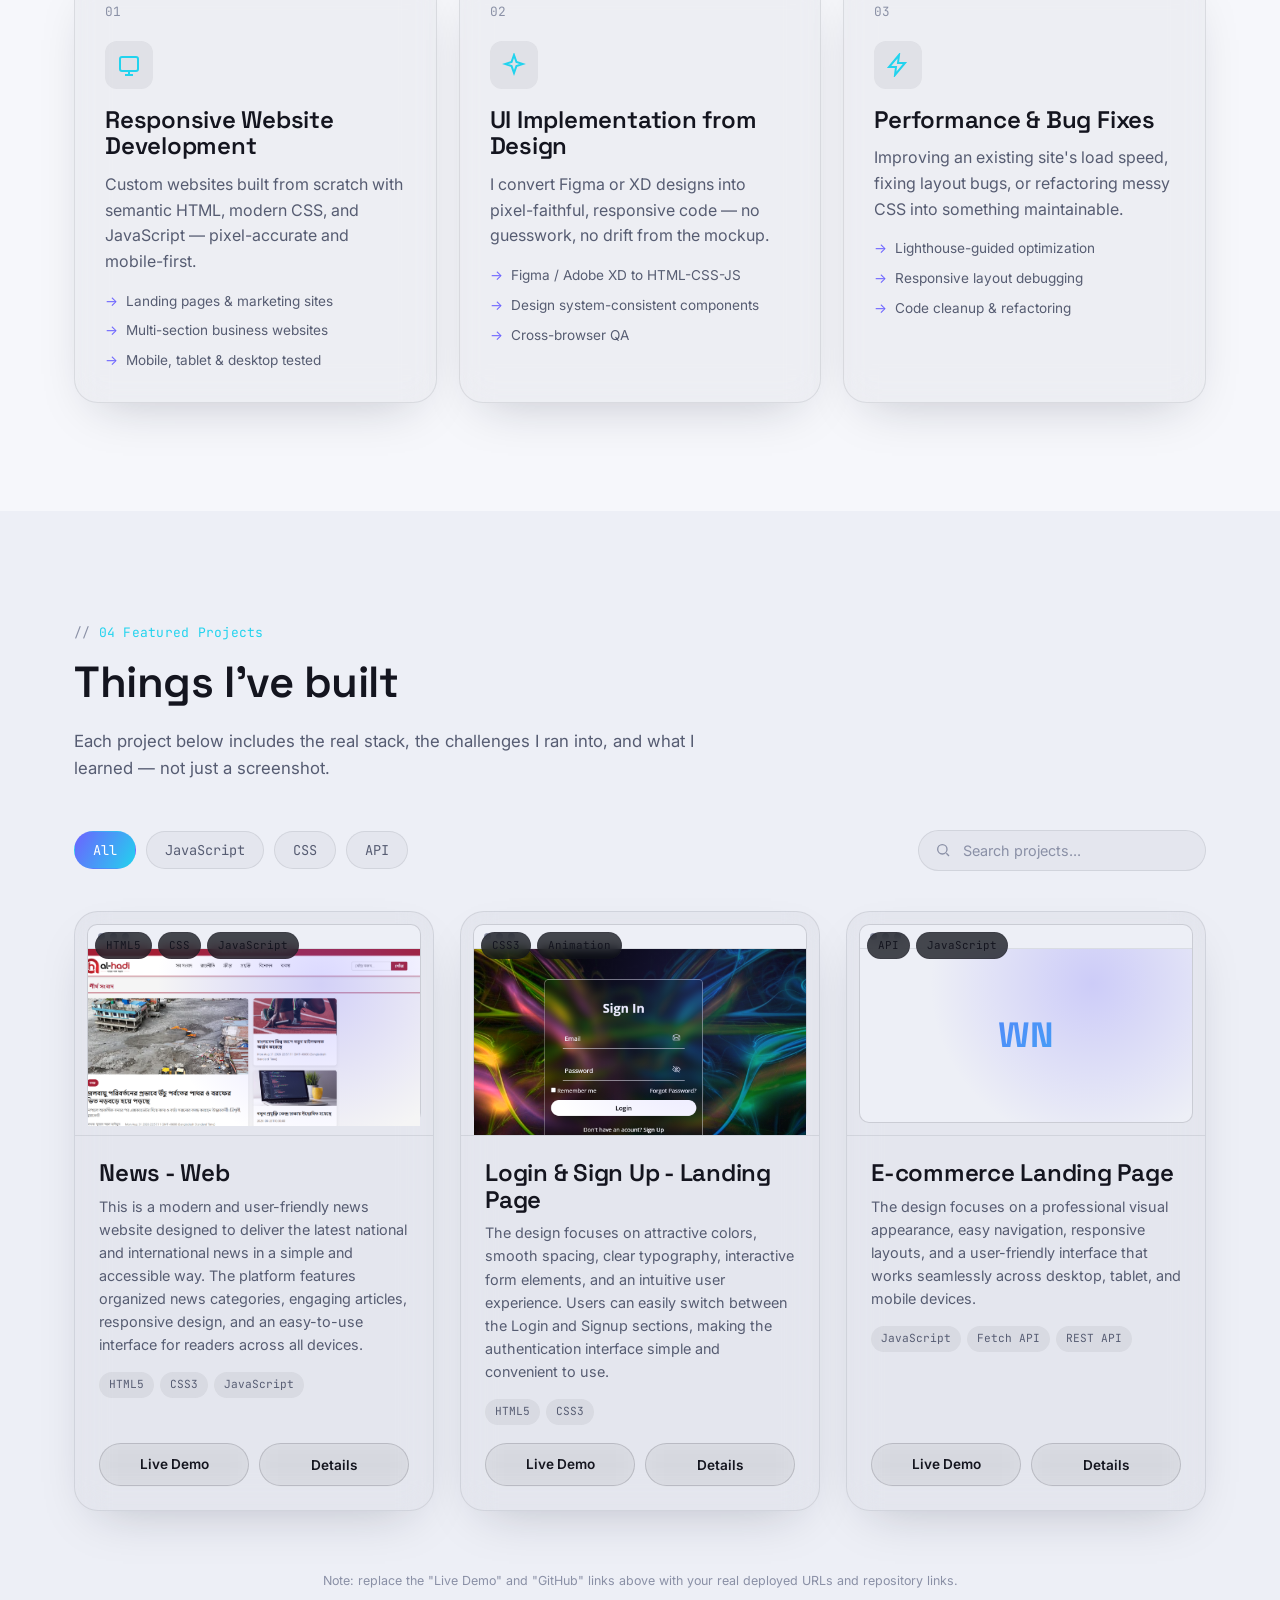
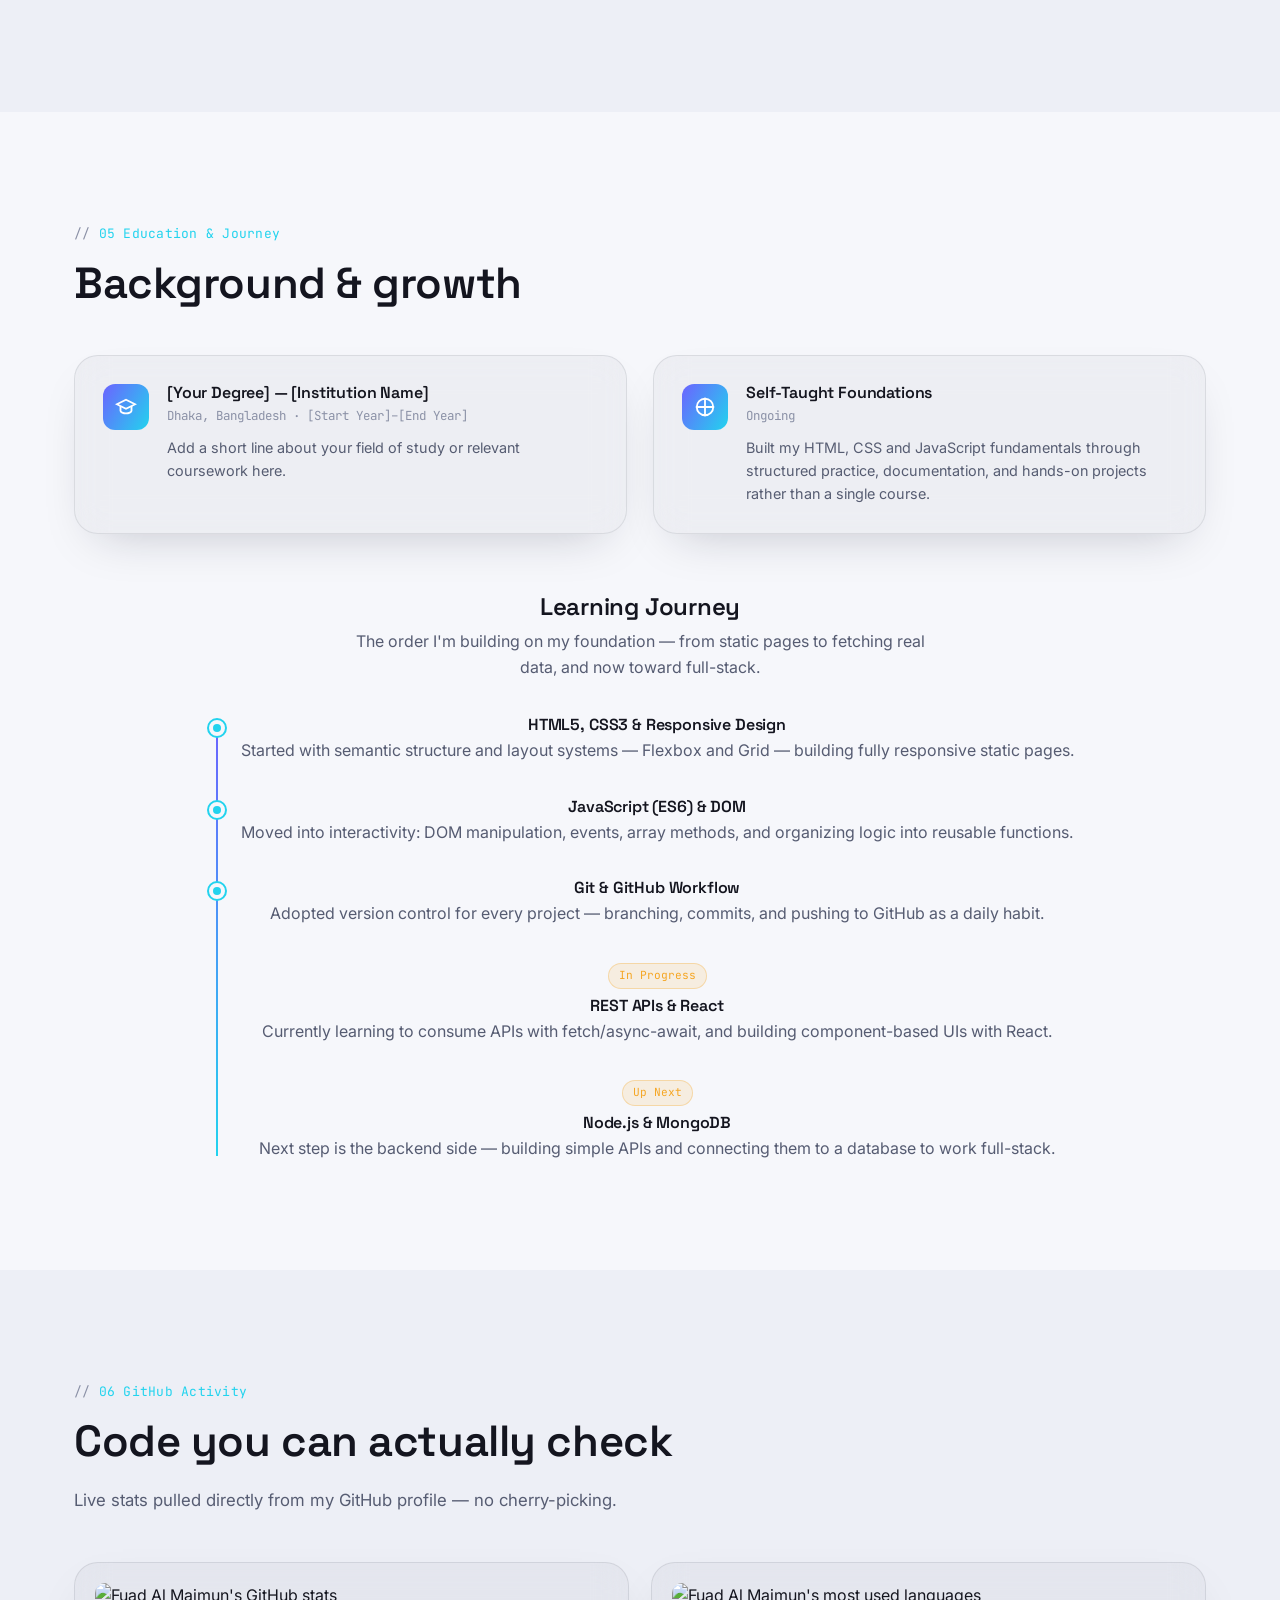
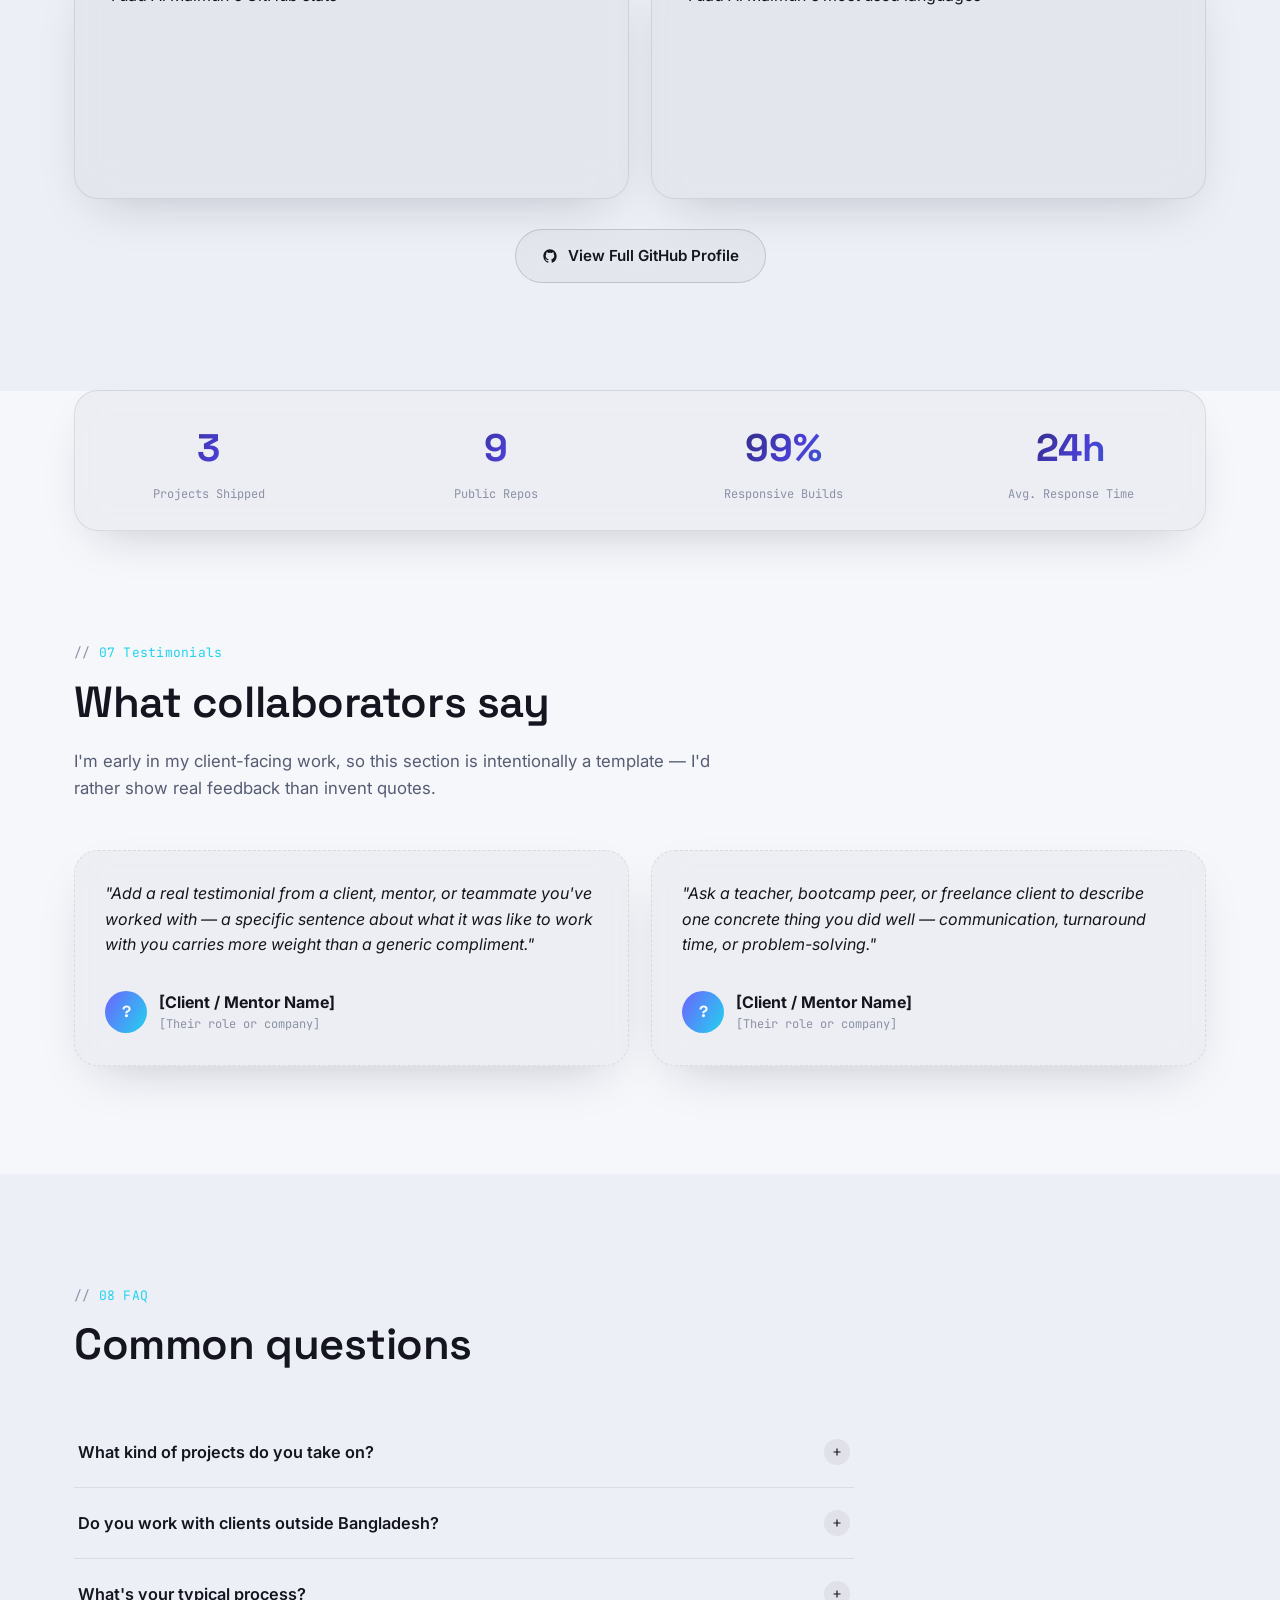
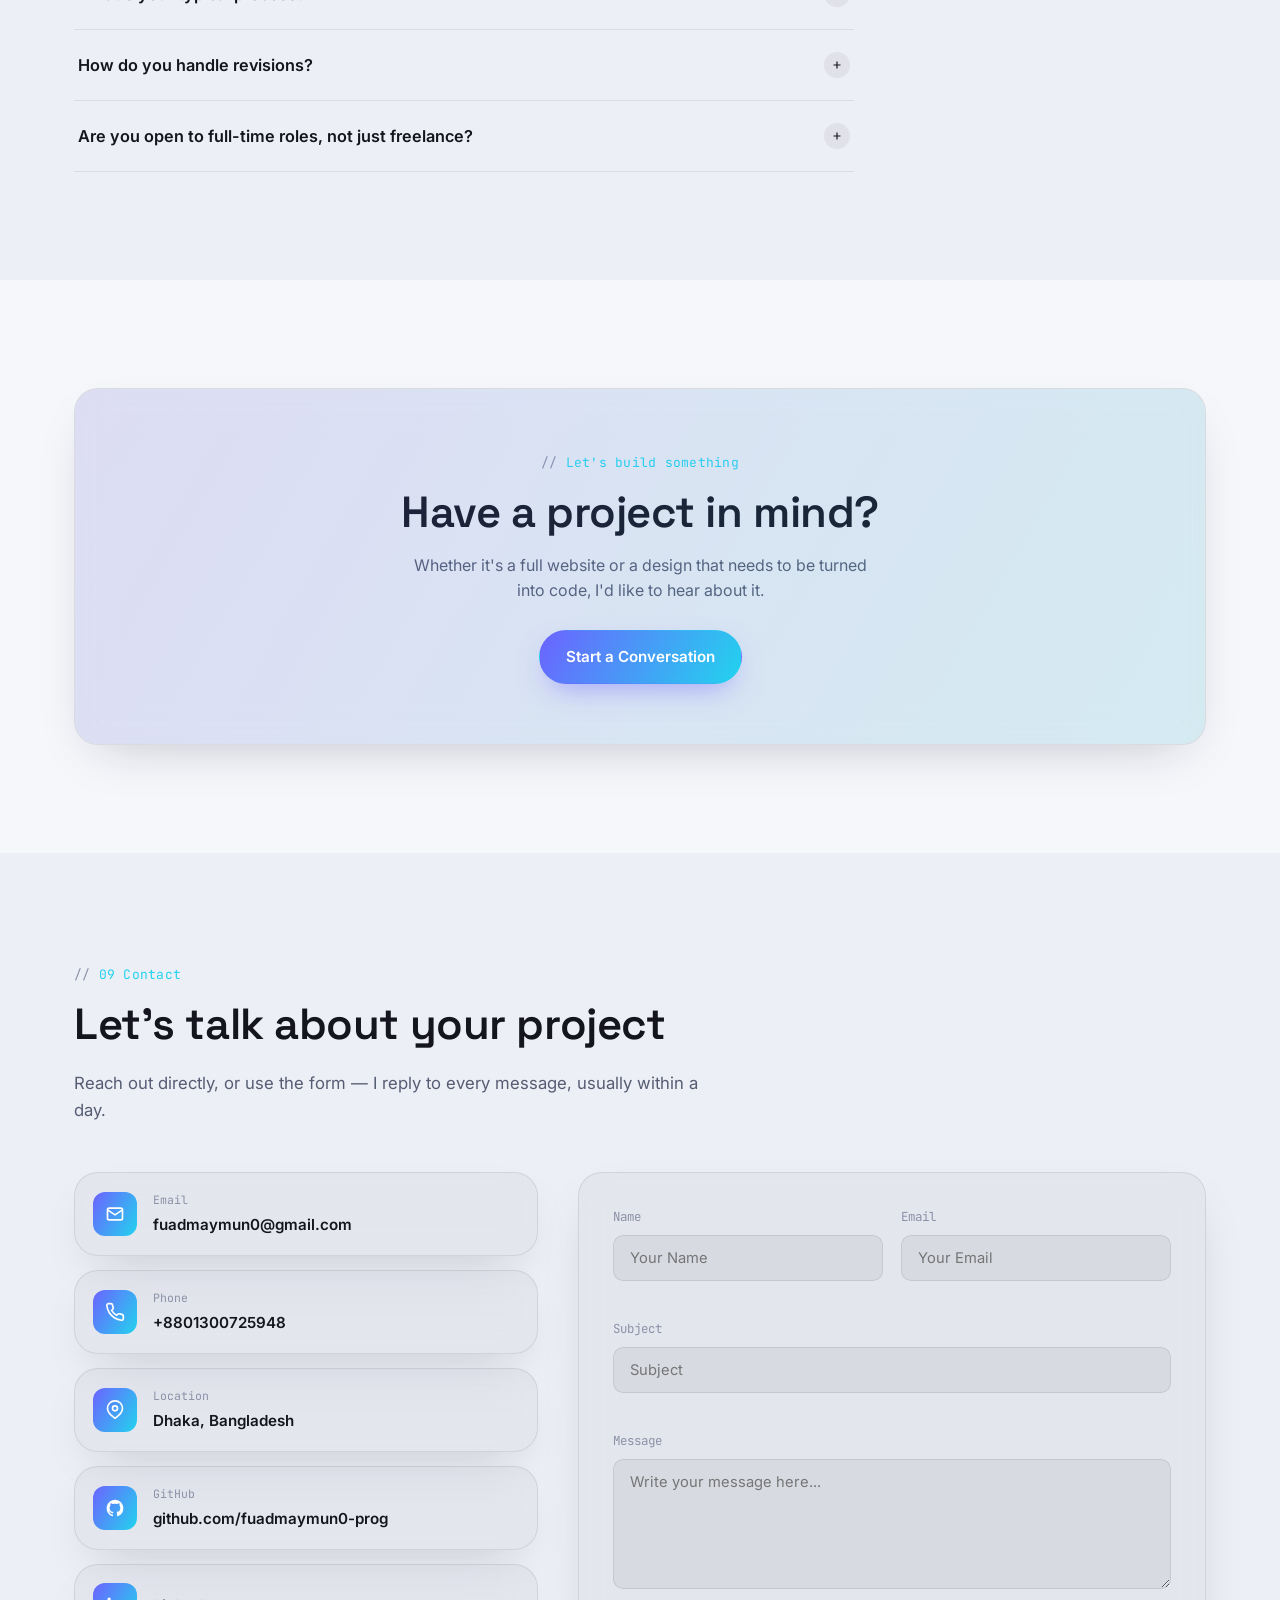
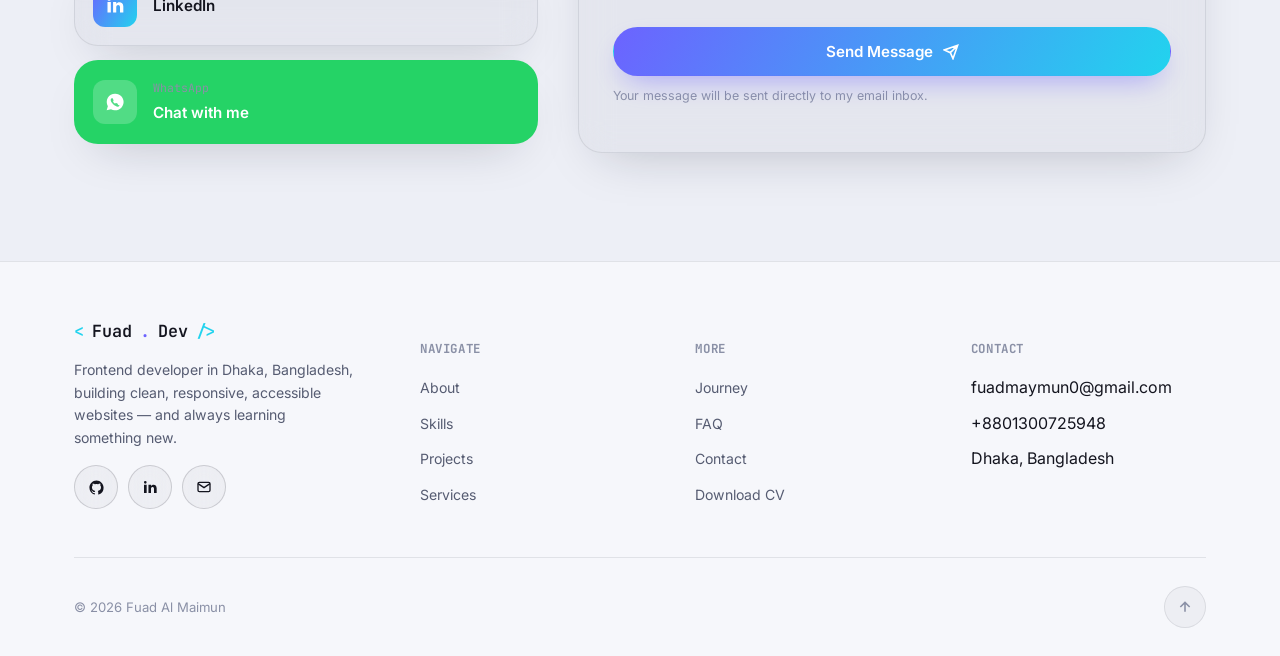
==== commit 0953799f: "first commit" ====
--- a/index.html
+++ b/index.html
@@ -673,7 +673,7 @@
             data-stack="HTML5,CSS3,JavaScript (ES6),Fetch API,REST API"
             data-challenges="Handling API failures gracefully was the main lesson here — my first version just broke silently when a city wasn't found, so I rebuilt the fetch logic with proper try/catch and clear error messaging for the user."
             data-learned="This was my first real hands-on project with async/await and consuming a REST API, and it pushed me to start learning how backend data actually reaches the frontend — which led me into Node.js."
-            data-demo="#" data-repo="https://github.com/fuadmaymun0-prog">
+            data-demo="https://fuadalmaimun-1.github.io/SHOES-PAGES/" data-repo="">
             <div class="project-thumb">
               <div class="thumb-browser">
                 <div class="thumb-browser-bar">
@@ -695,7 +695,7 @@
                   class="stack-pill">REST API</span>
               </div>
               <div class="project-actions">
-                <a href="" class="btn btn-ghost btn-sm" target="_blank" rel="noopener">Live Demo</a>
+                <a href="https://fuadalmaimun-1.github.io/SHOES-PAGES/" class="btn btn-ghost btn-sm" target="_blank" rel="noopener">Live Demo</a>
                 <button class="btn btn-ghost btn-sm project-details-btn" type="button">
                   Details
                 </button>
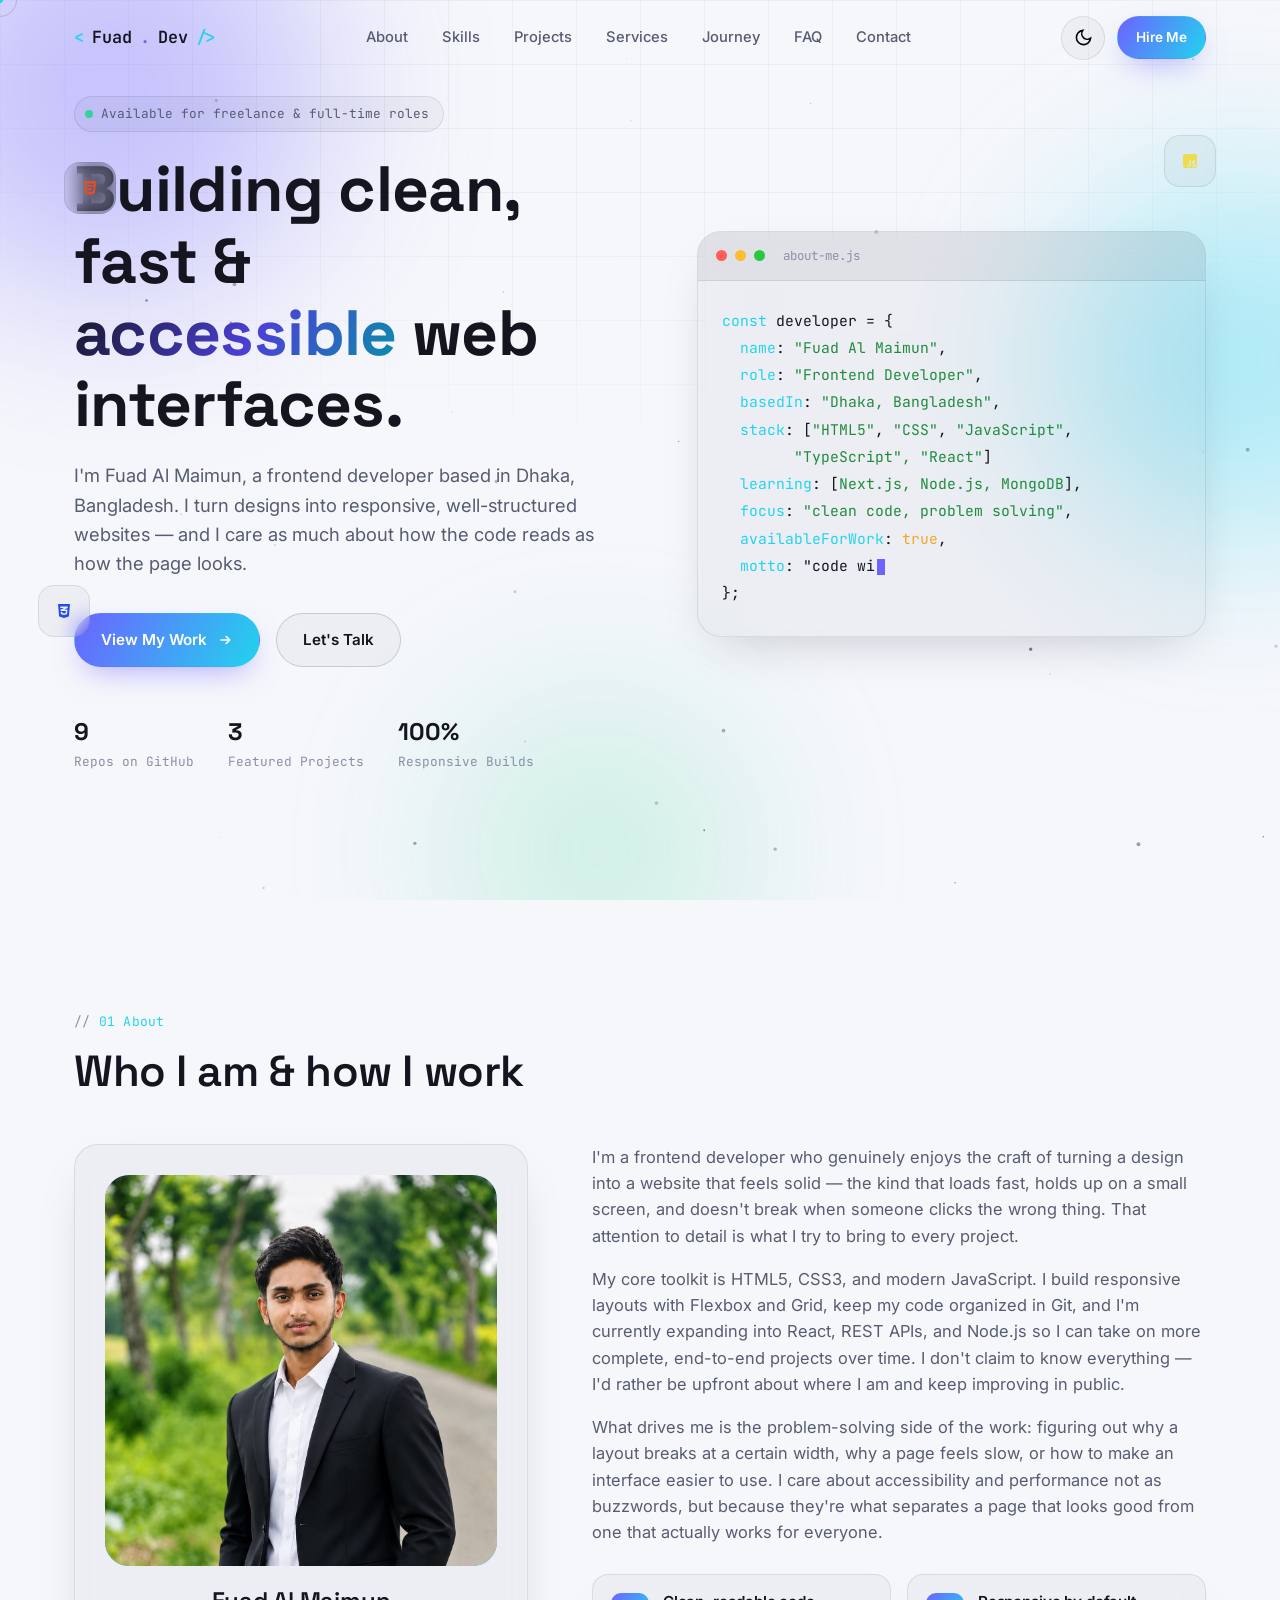
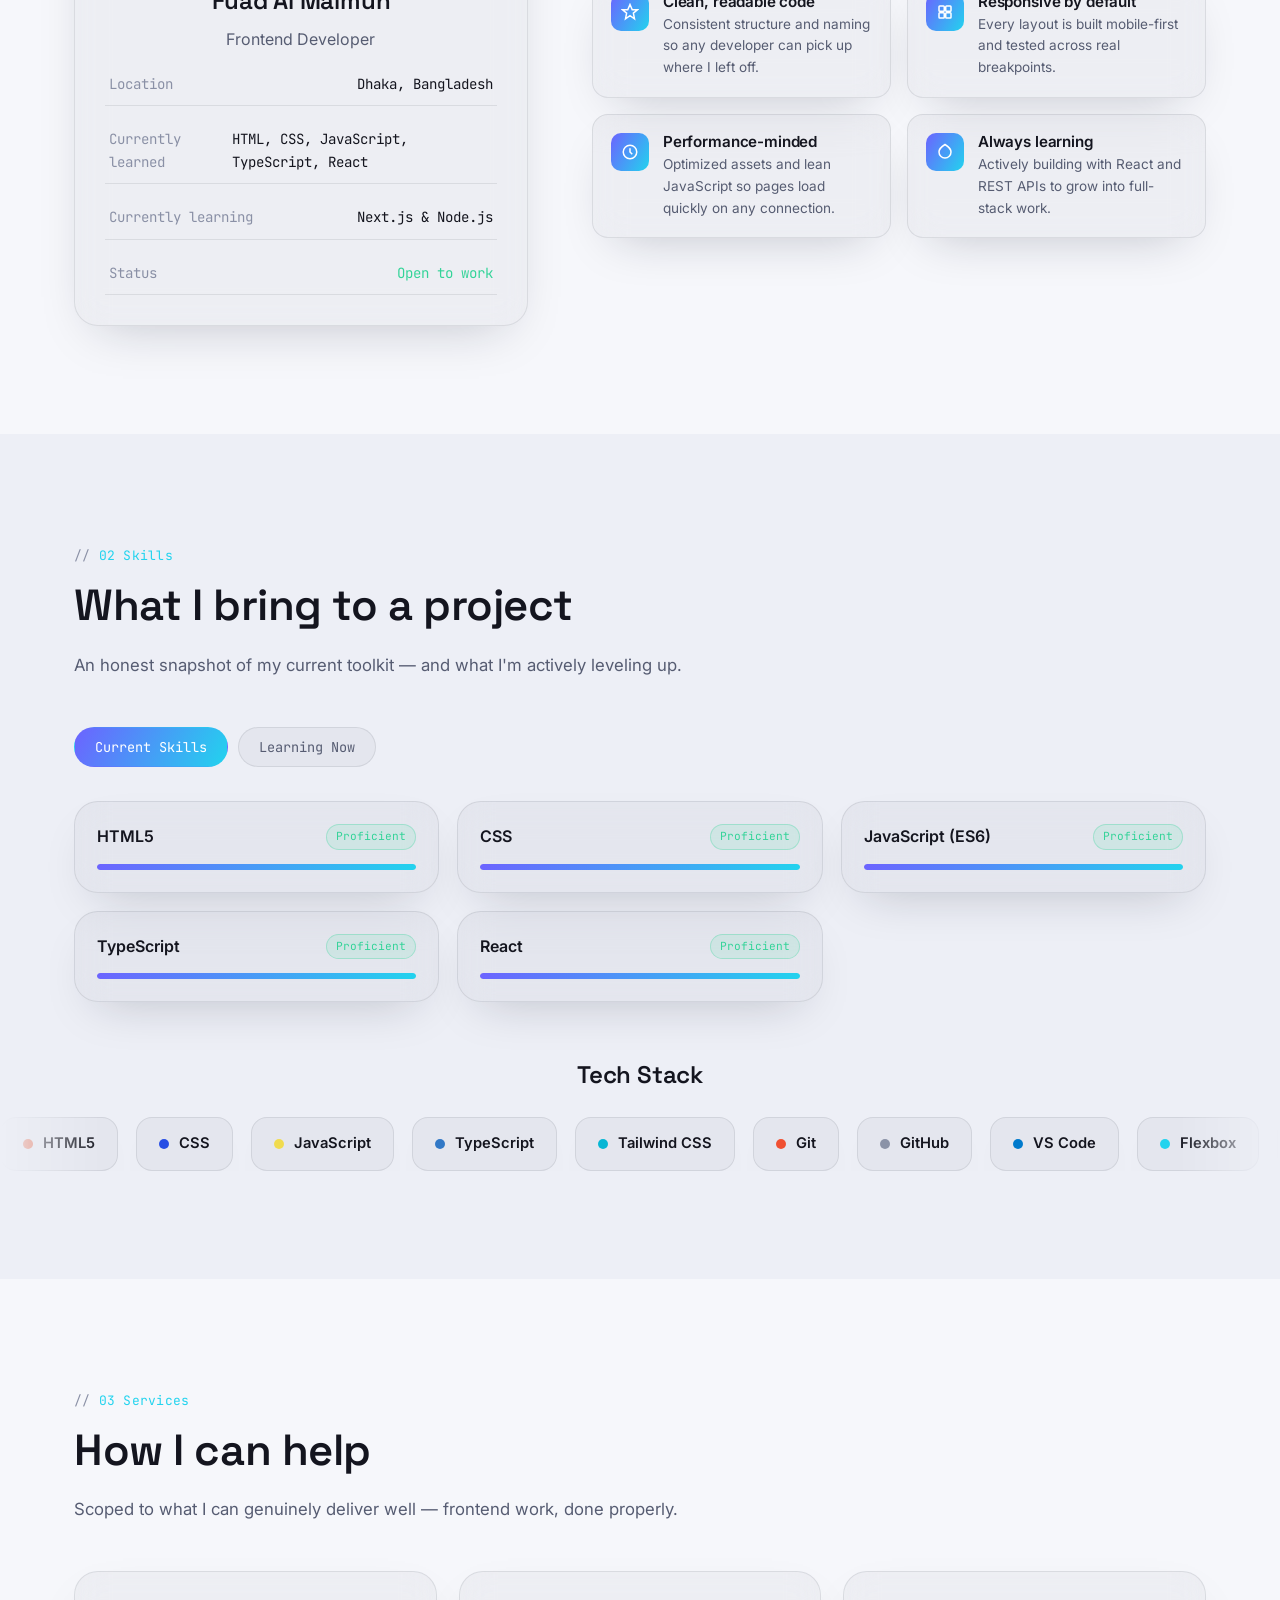
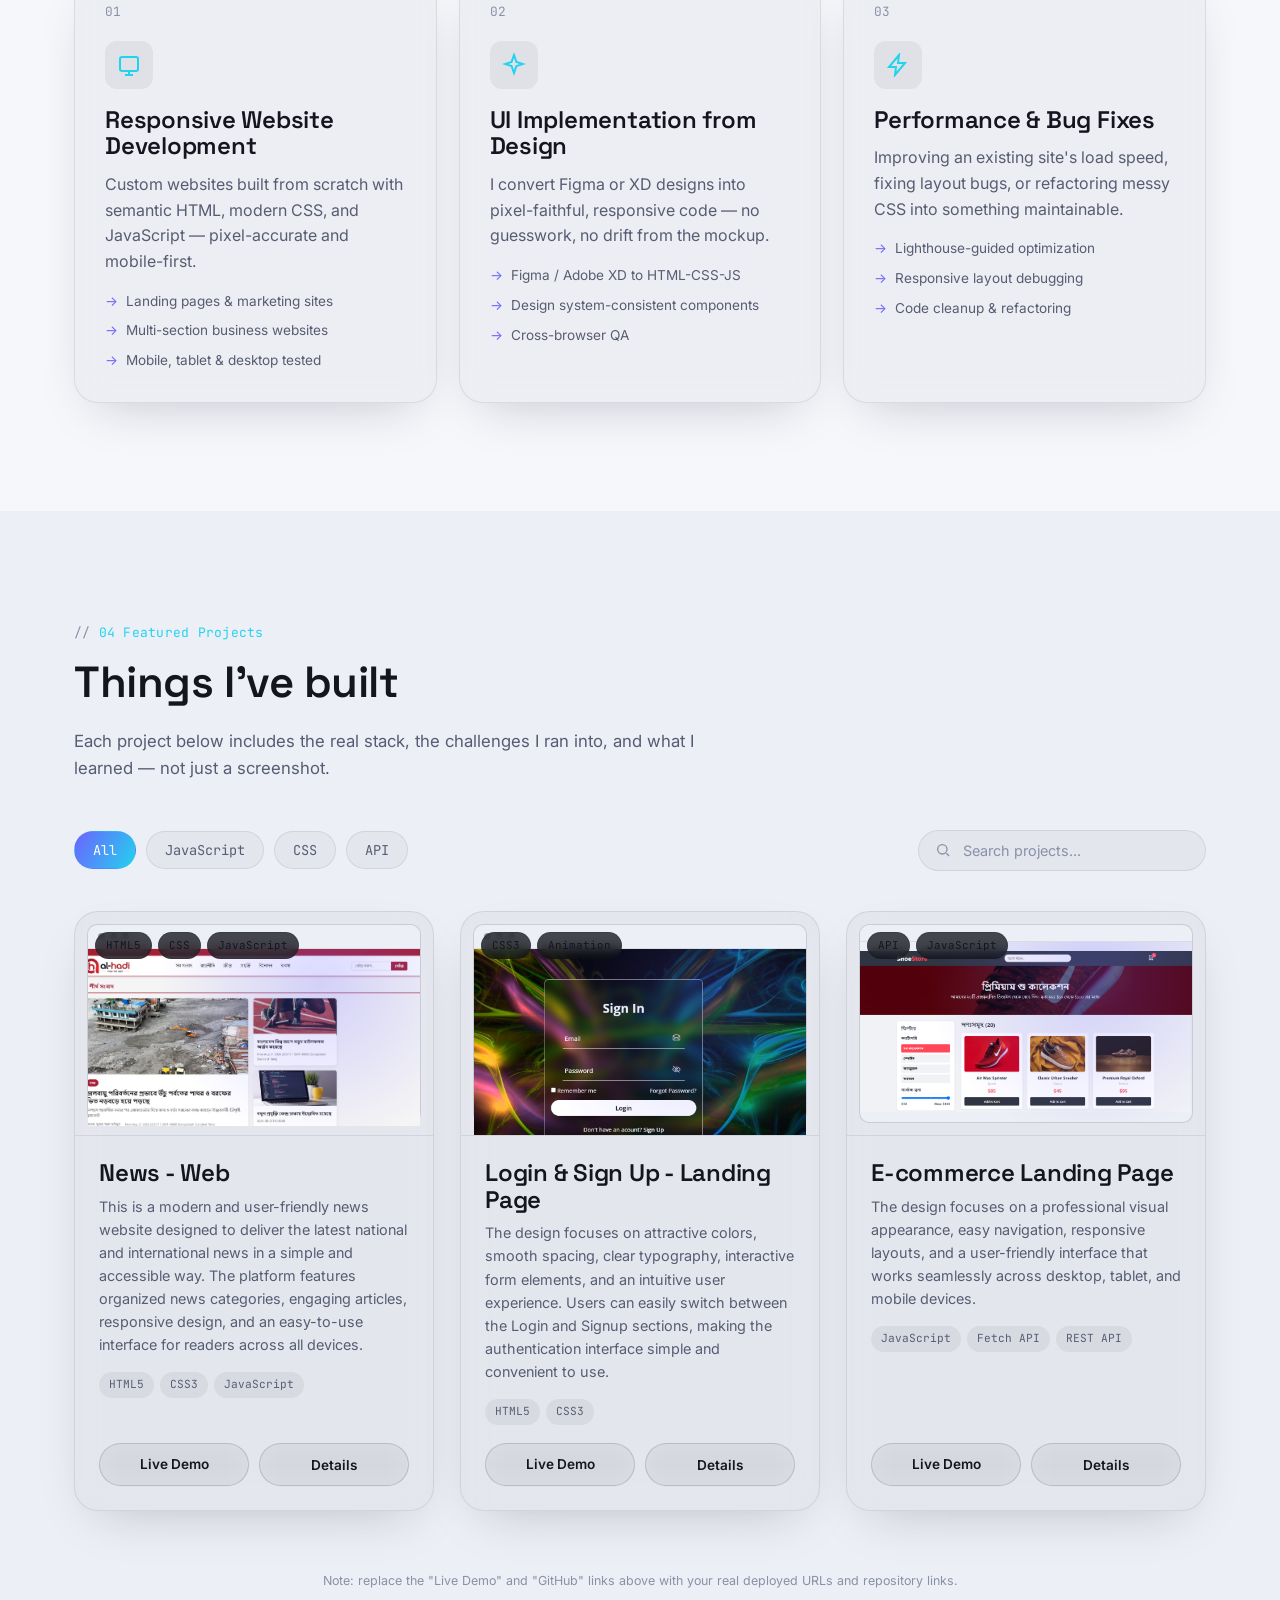
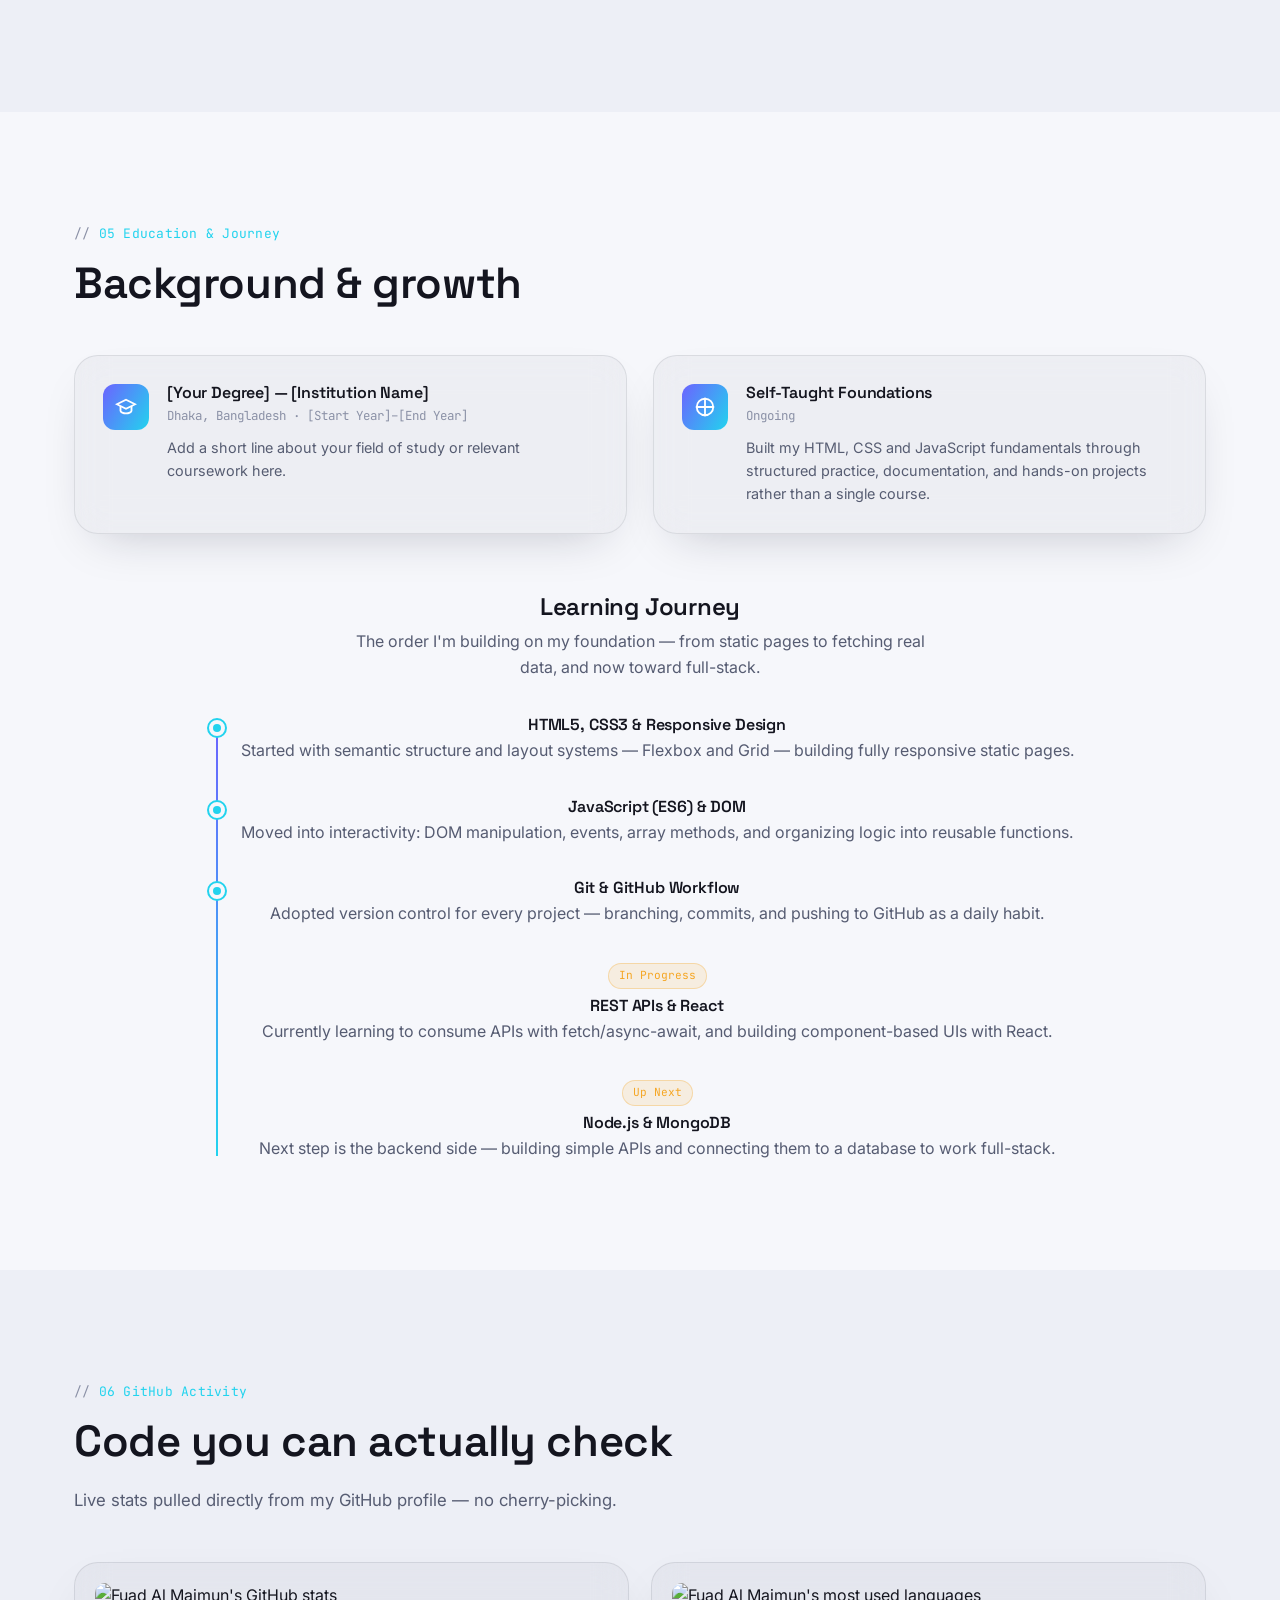
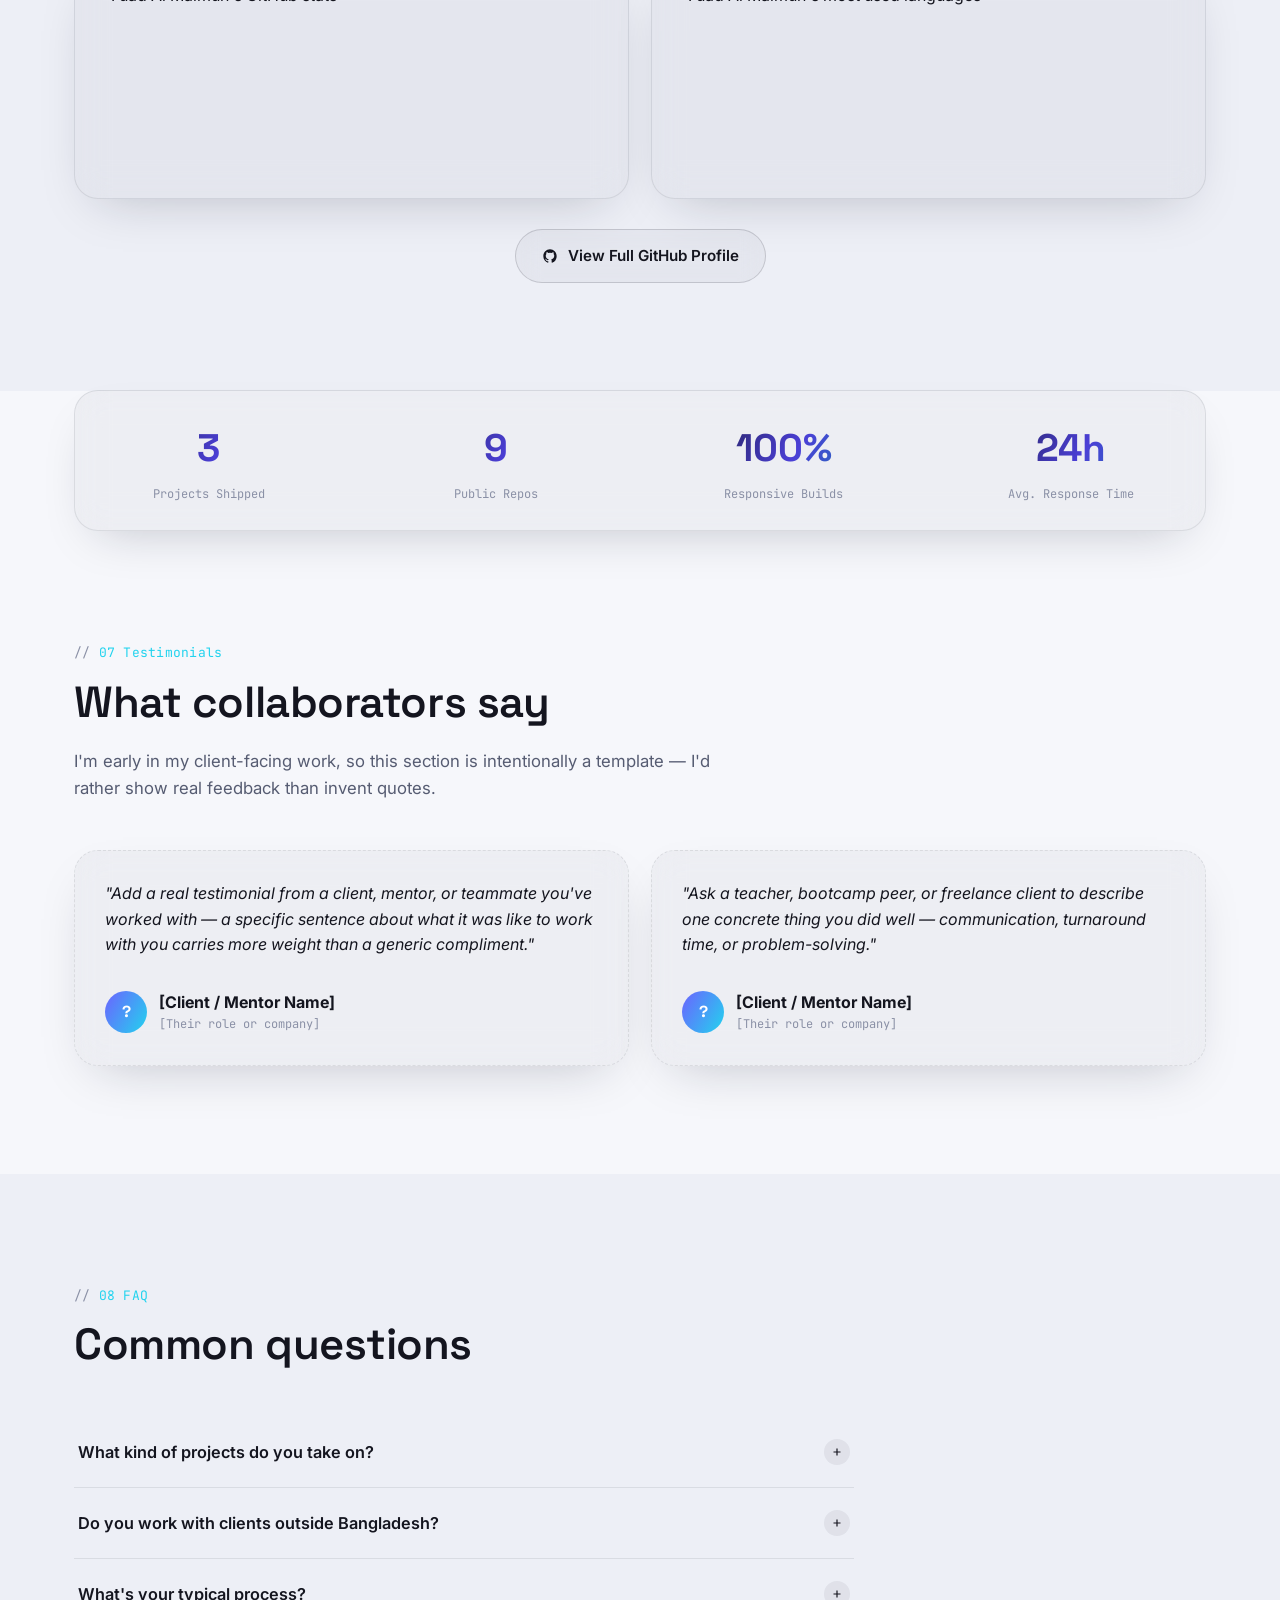
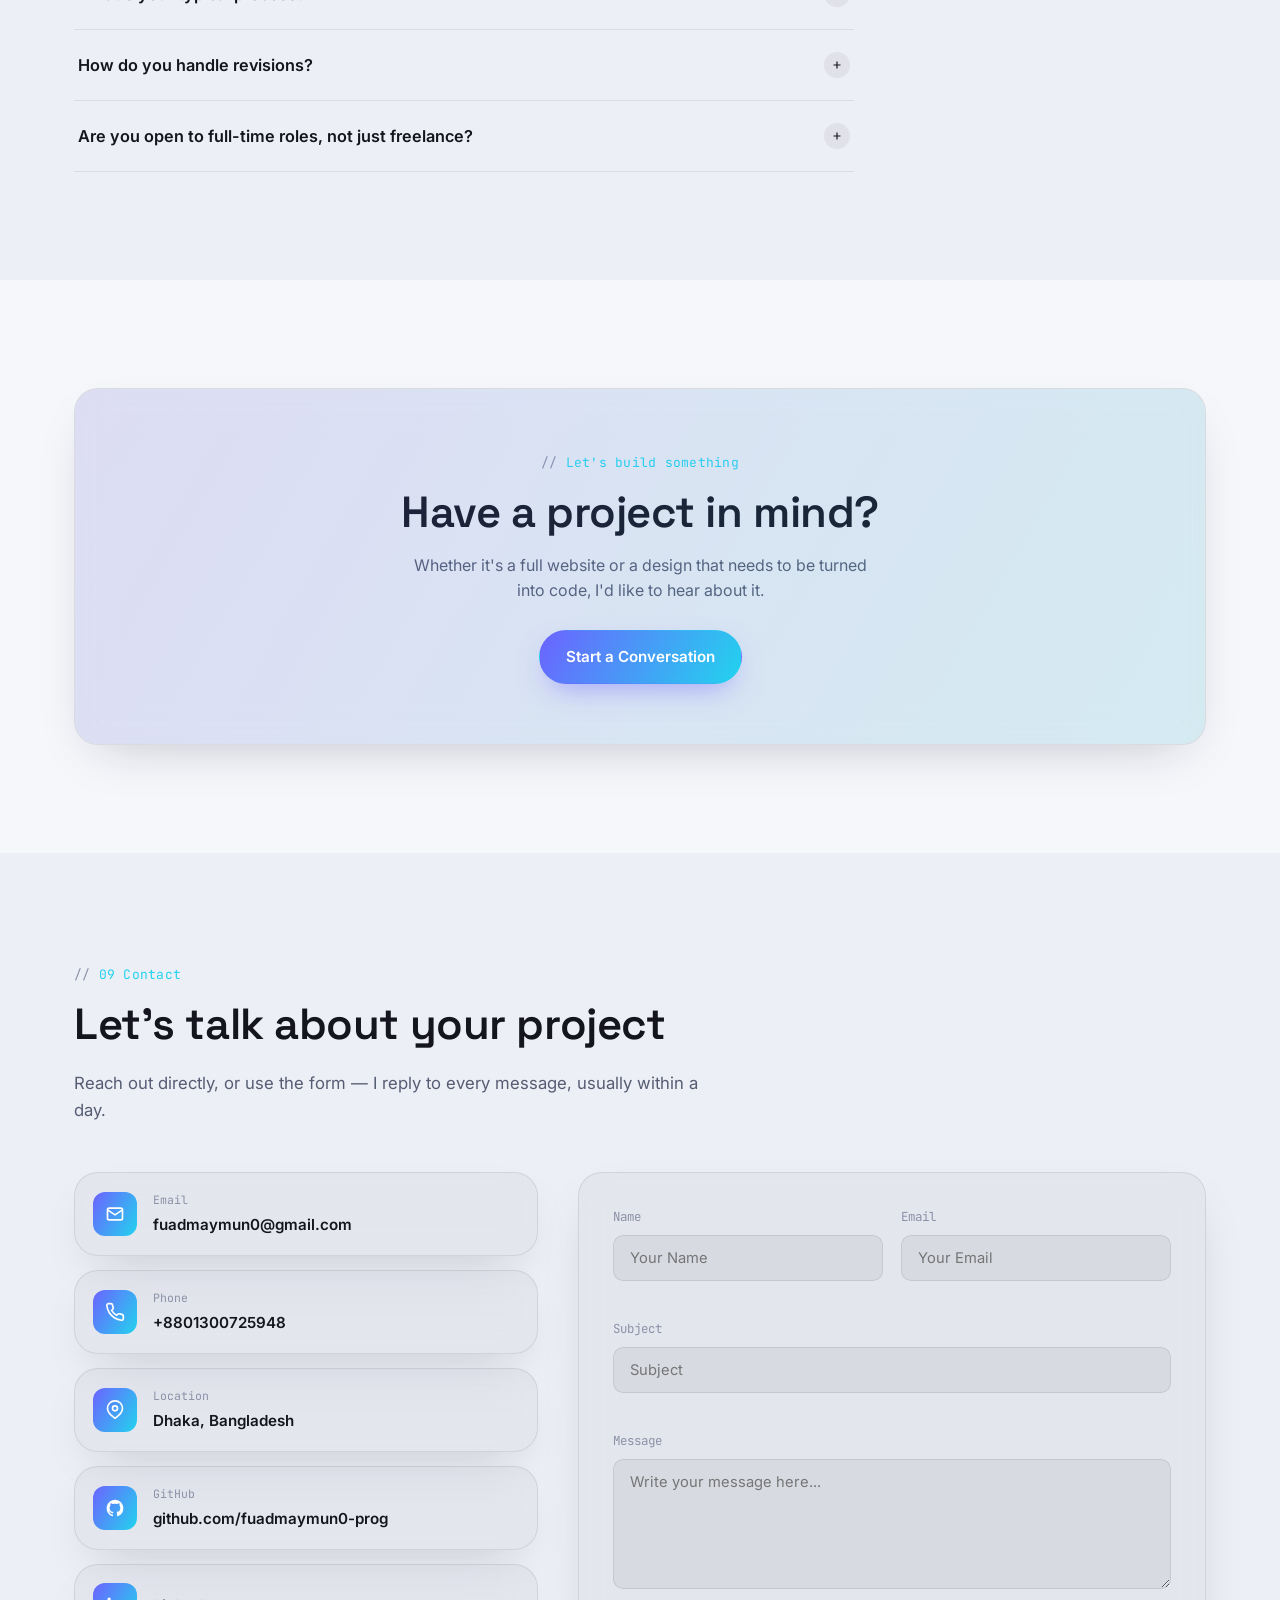
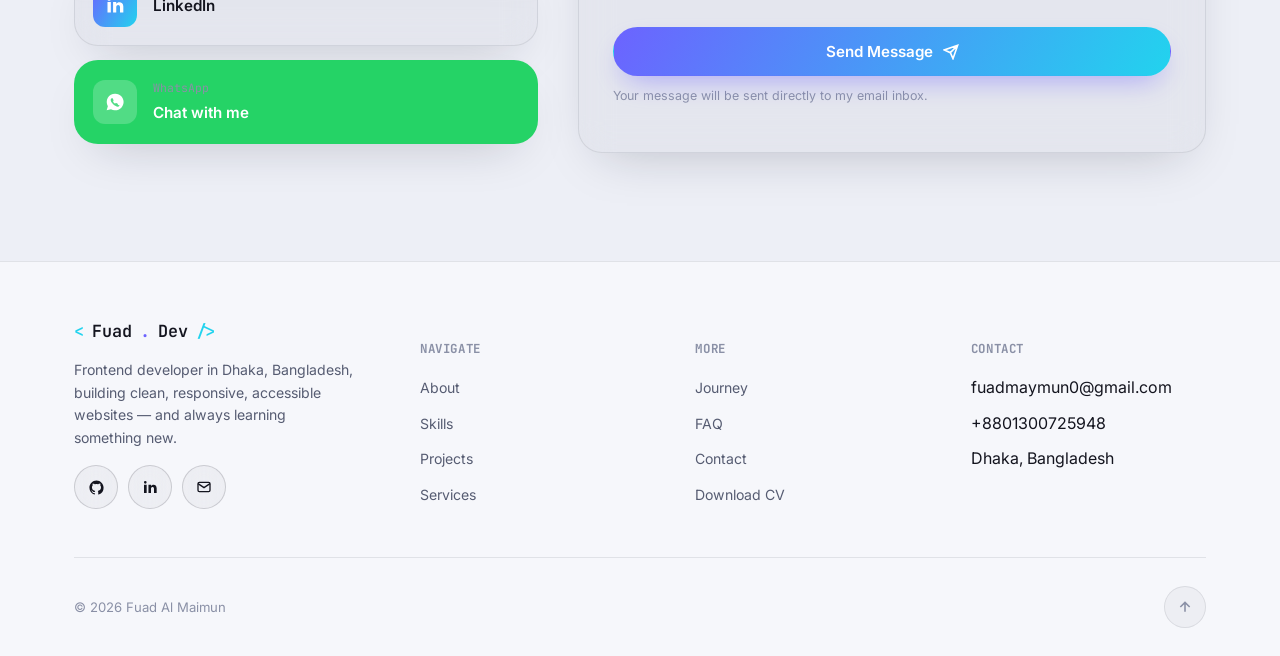
==== commit 2876baaf: "first commit" ====
--- a/index.html
+++ b/index.html
@@ -666,20 +666,21 @@
           </article>
 
           <!-- PROJECT 3 -->
-          <article class="project-card glass" data-tags="api javascript" data-reveal data-reveal-delay="2"
-            data-title="WeatherNow — Weather Dashboard"
+           
+          <article class="project-card glass"  data-tags="api javascript" data-reveal data-reveal-delay="2"
+            data-title="E-commerce Landing Page"
             data-desc="A weather lookup app that fetches live data from a public REST API, built to practice asynchronous JavaScript."
-            data-features="City search with live weather data|5-day forecast view|Loading and error states|Unit toggle (°C / °F)"
+            data-features=""
             data-stack="HTML5,CSS3,JavaScript (ES6),Fetch API,REST API"
-            data-challenges="Handling API failures gracefully was the main lesson here — my first version just broke silently when a city wasn't found, so I rebuilt the fetch logic with proper try/catch and clear error messaging for the user."
+            data-challenges="The design focuses on a professional visual appearance, easy navigation, responsive layouts, and a user-friendly interface that works seamlessly across desktop, tablet, and mobile devices."
             data-learned="This was my first real hands-on project with async/await and consuming a REST API, and it pushed me to start learning how backend data actually reaches the frontend — which led me into Node.js."
             data-demo="https://fuadalmaimun-1.github.io/SHOES-PAGES/" data-repo="">
             <div class="project-thumb">
               <div class="thumb-browser">
                 <div class="thumb-browser-bar">
-                  <span></span><span></span><span></span>
+                  
                 </div>
-                <div class="thumb-browser-body">WN</div>
+                <div class="thumb-browser-body"><img src="./assets/shoe-store.png" alt=""></div>
               </div>
               <div class="project-tags">
                 <span class="project-tag">API</span><span class="project-tag">JavaScript</span>
